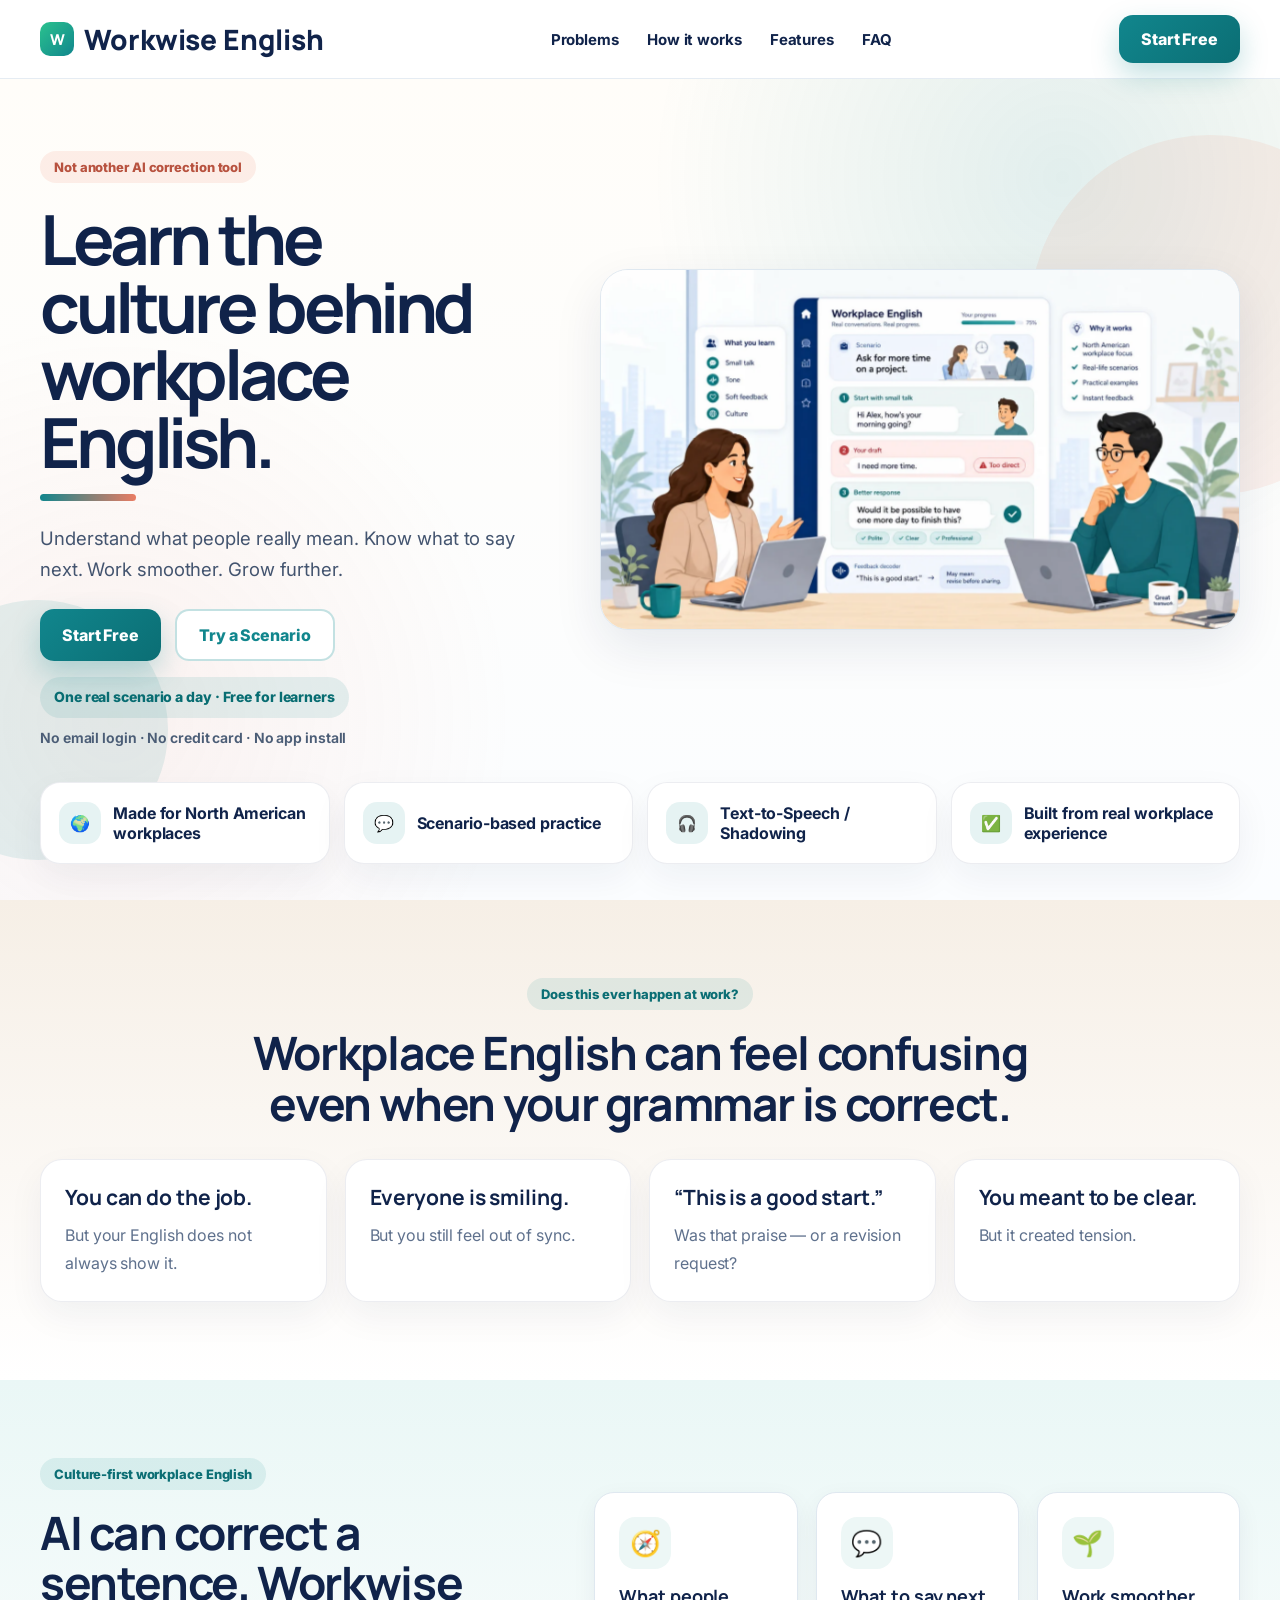
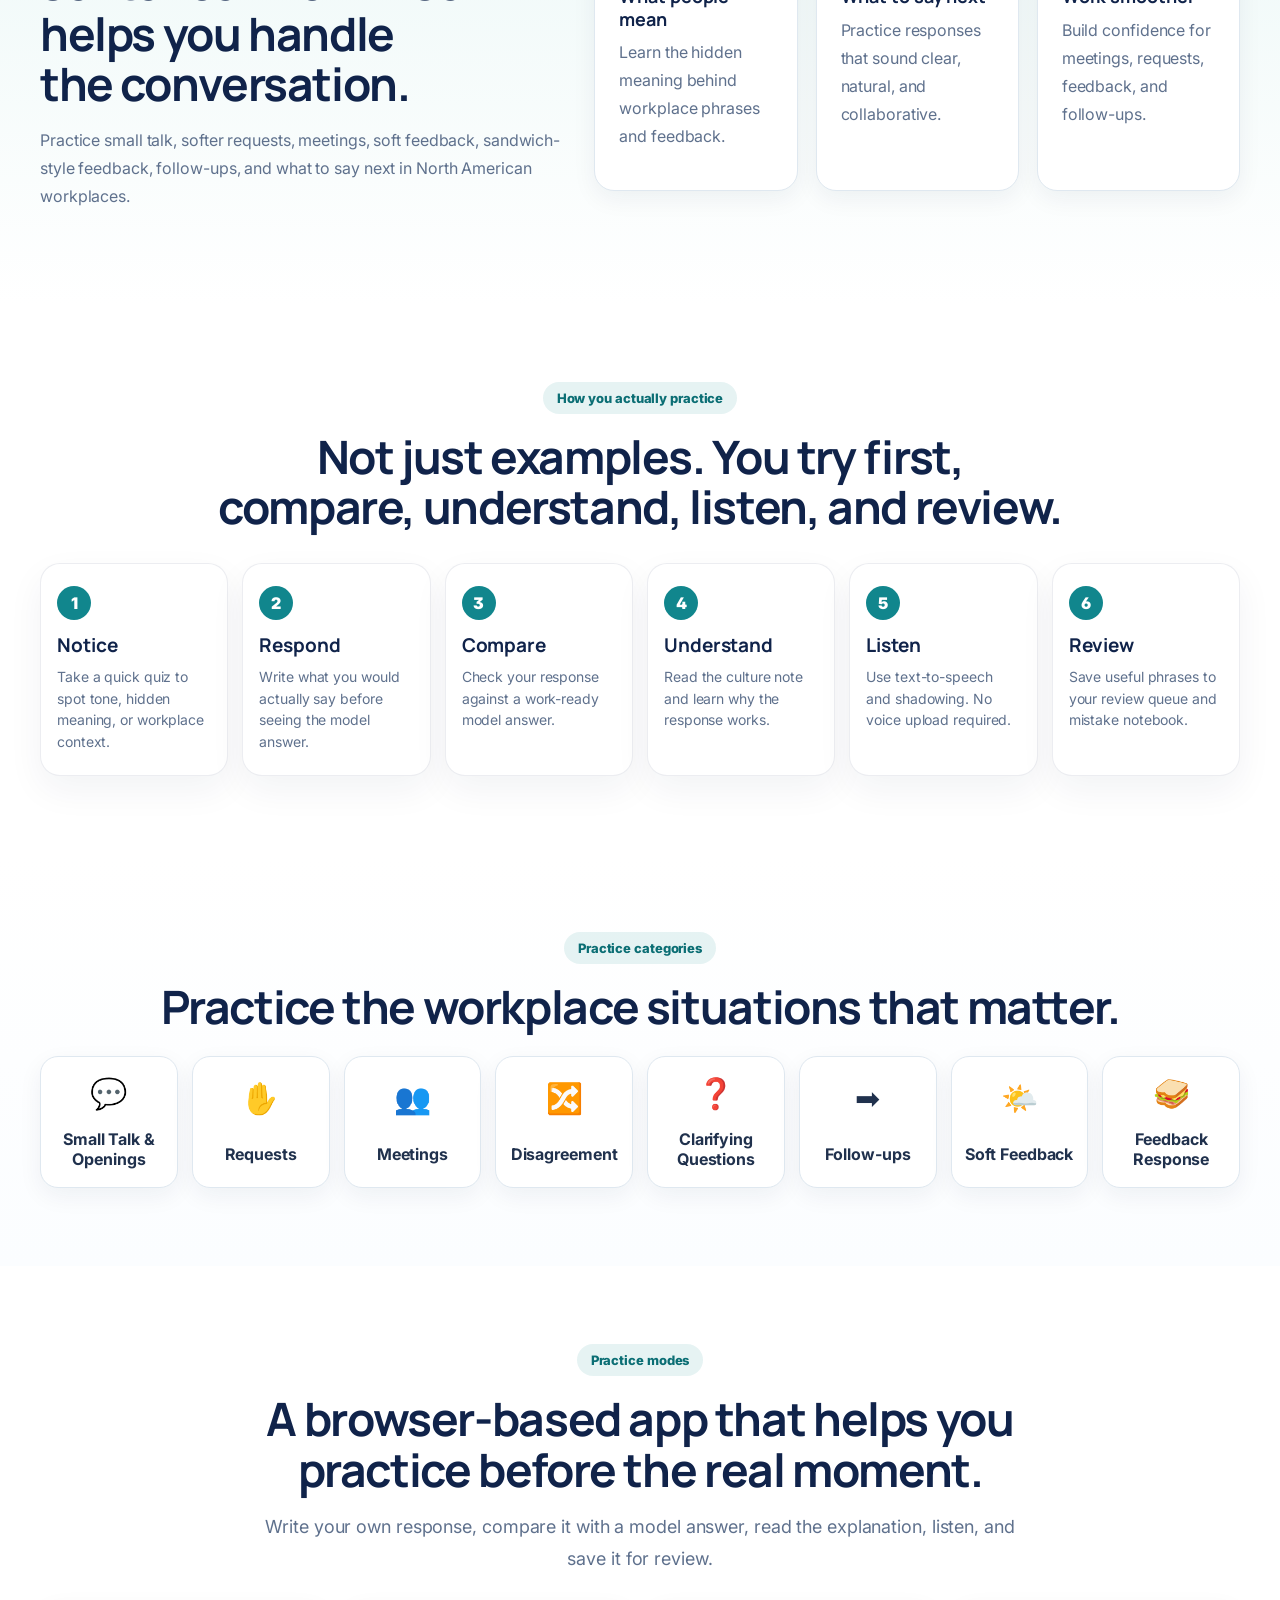
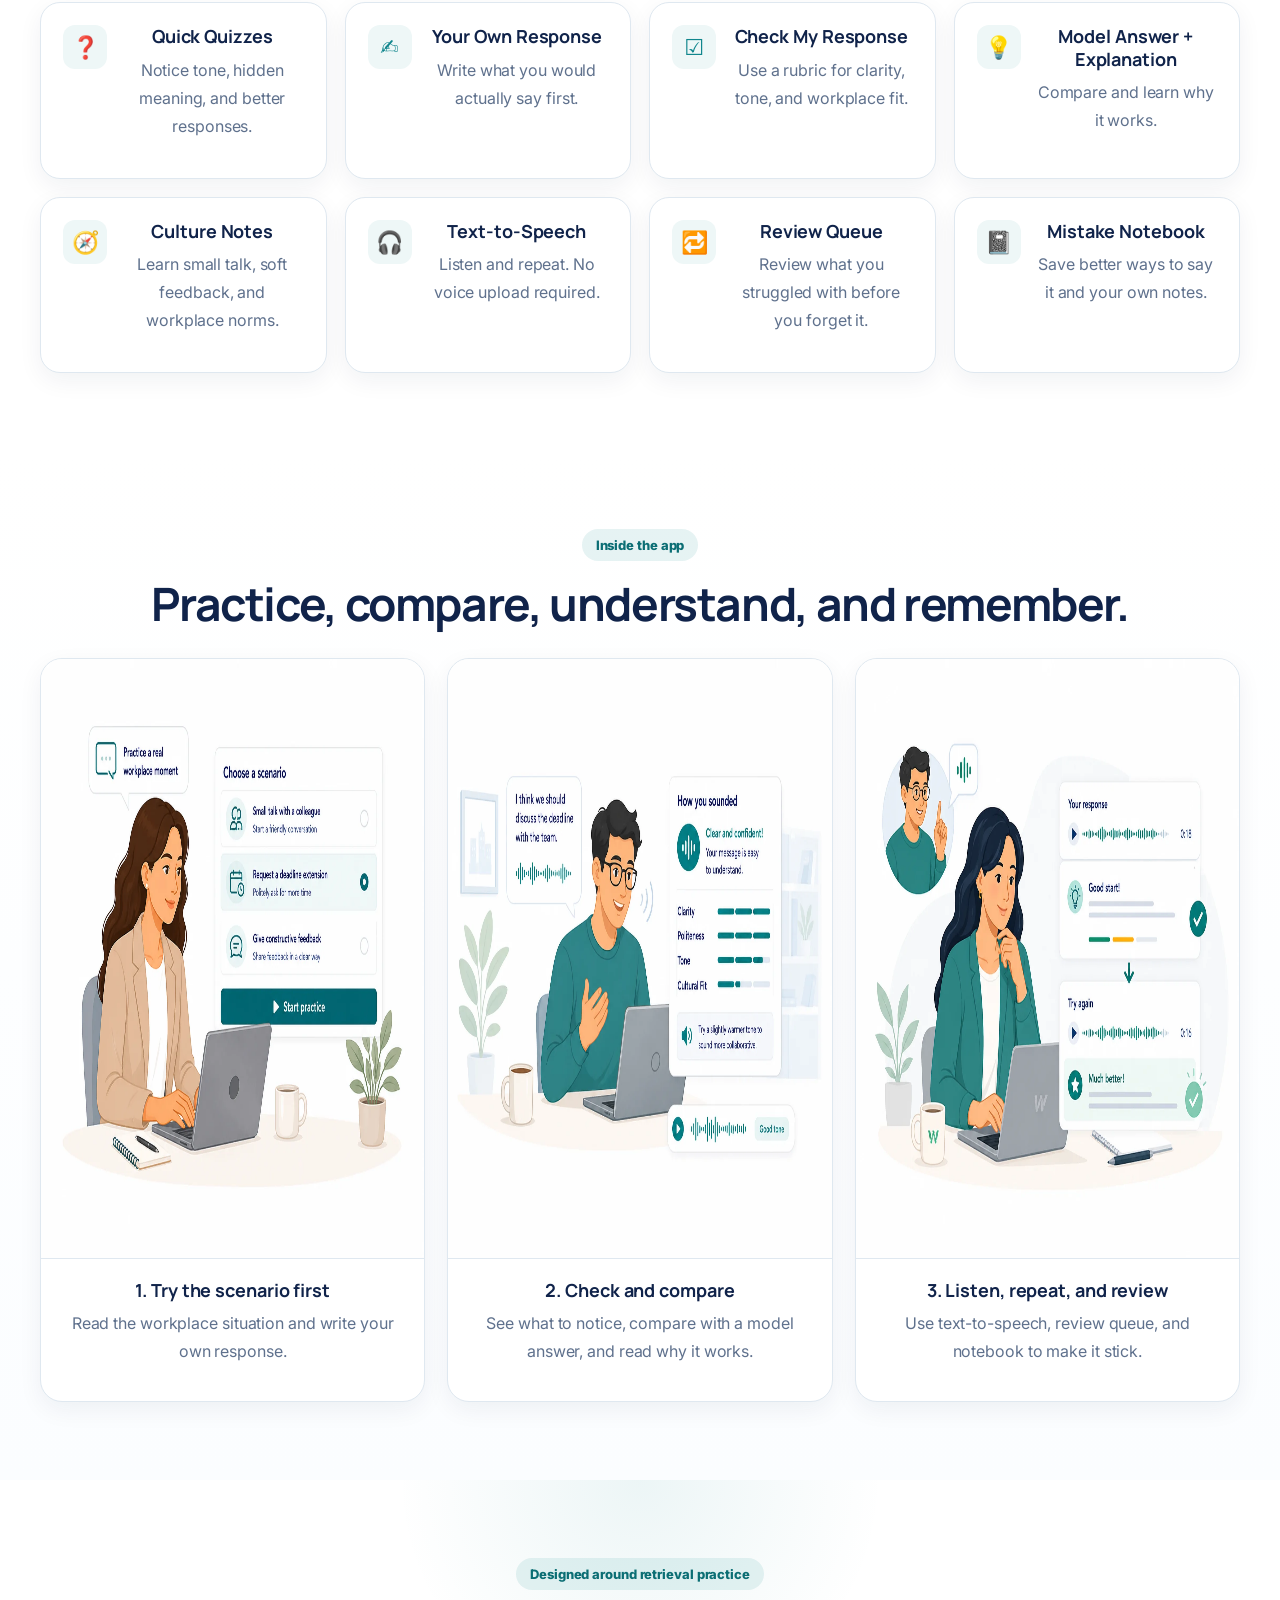
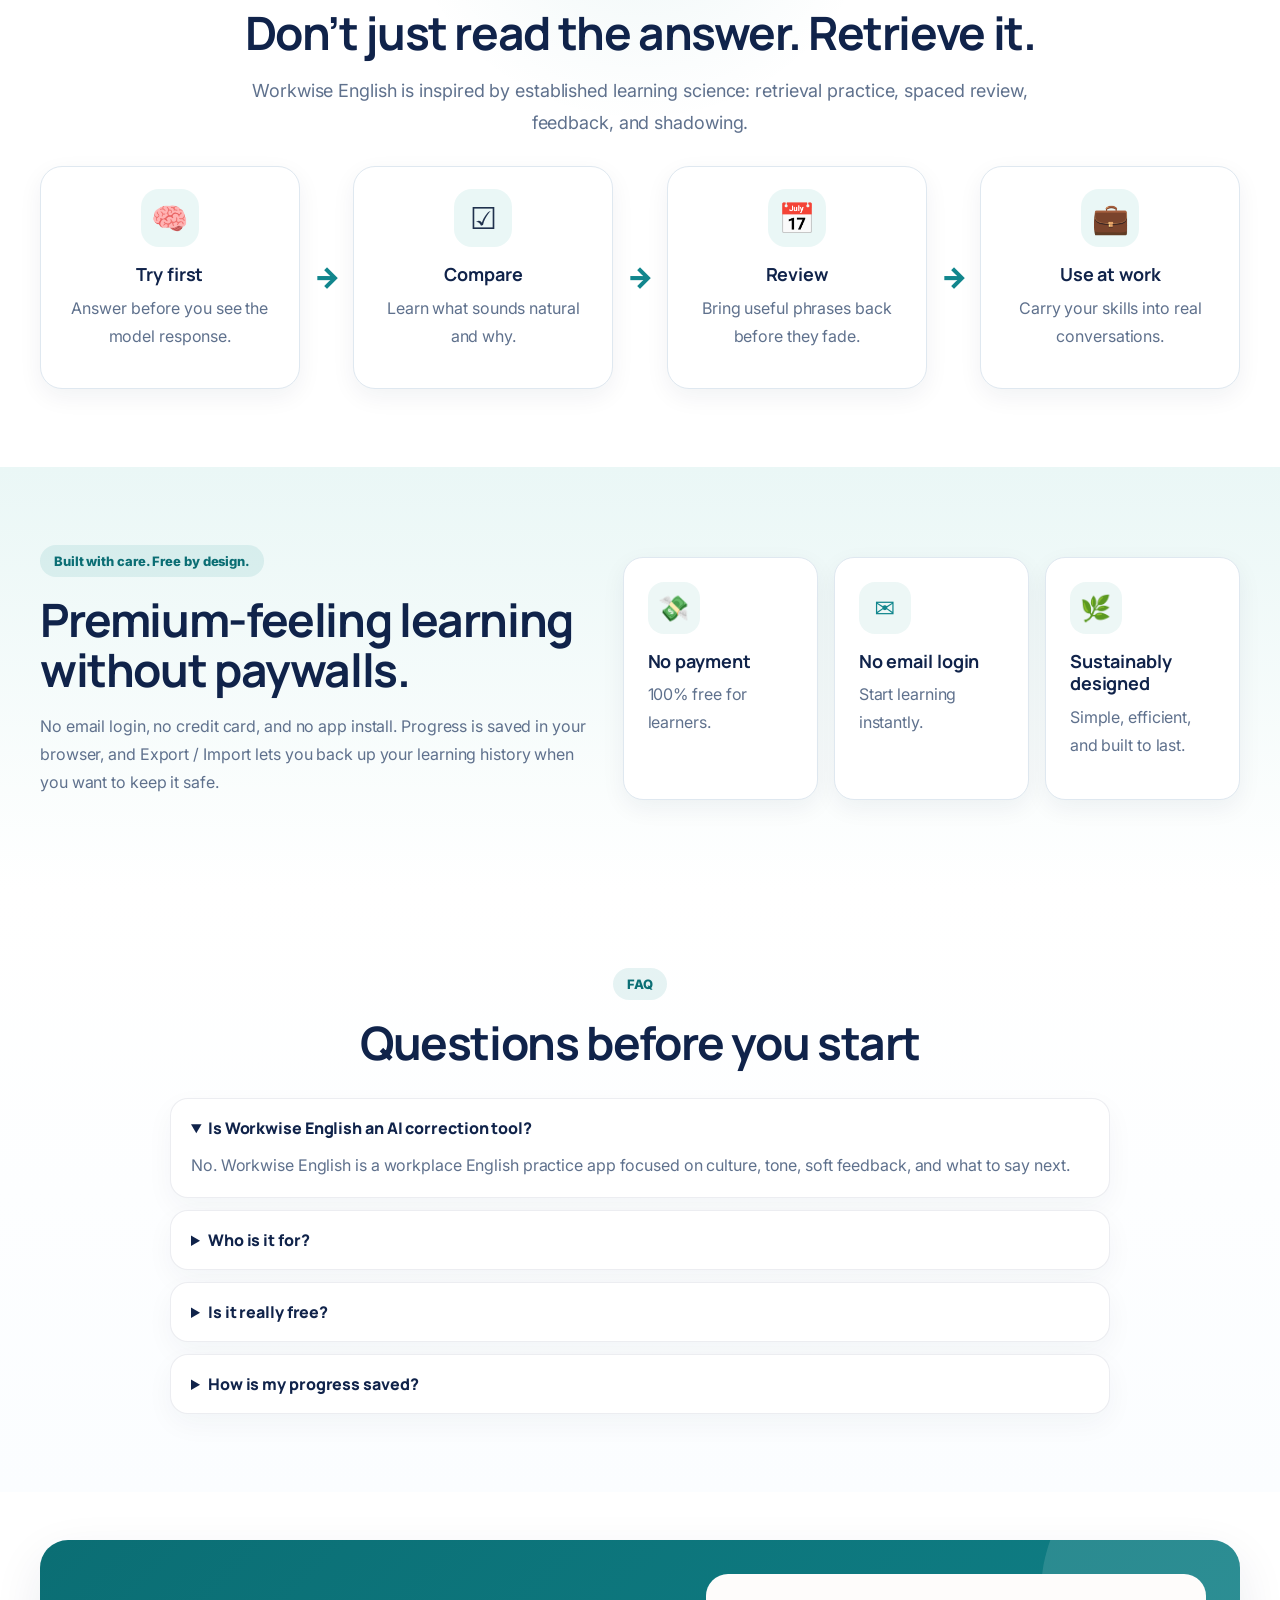
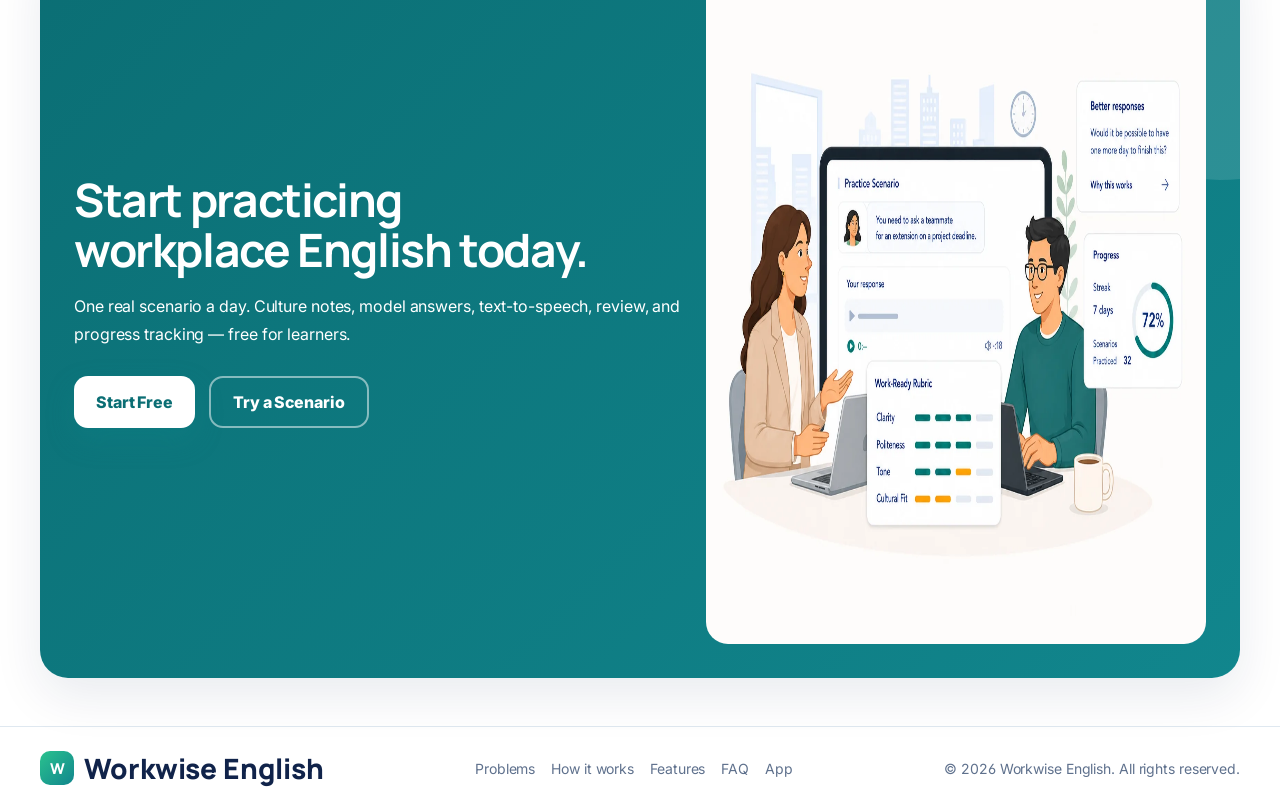
==== index.html @ 0048084c "Add files via upload" ====
<!doctype html>
<html lang="en">
<head>
  <meta charset="utf-8">
  <meta name="viewport" content="width=device-width, initial-scale=1">
  <title>Workwise English | Workplace English Practice with Culture Notes</title>
  <meta name="description" content="Practice workplace English for North American work culture. Learn what people really mean, what to say next, soft feedback, small talk, work-ready tone, and culture notes. Free for learners.">
  <link rel="canonical" href="https://workwise-english.vercel.app/">
  <meta name="robots" content="index,follow">
  <meta property="og:title" content="Workwise English">
  <meta property="og:description" content="Learn the culture behind workplace English. Understand what people really mean and know what to say next.">
  <meta property="og:image" content="https://workwise-english.vercel.app/assets/images/og/workwise-english-og-image.png">
  <meta property="og:type" content="website">
  <meta property="og:url" content="https://workwise-english.vercel.app/">
  <meta name="twitter:card" content="summary_large_image">
  <meta name="twitter:title" content="Workwise English">
  <meta name="twitter:description" content="Workplace English practice with culture notes, soft feedback, and what to say next. Free for learners.">
  <meta name="twitter:image" content="https://workwise-english.vercel.app/assets/images/og/workwise-english-og-image.png">
  <link rel="preconnect" href="https://fonts.googleapis.com">
  <link rel="preconnect" href="https://fonts.gstatic.com" crossorigin>
  <link href="https://fonts.googleapis.com/css2?family=Inter:wght@400;500;600;700;800;900&family=Manrope:wght@600;700;800&display=swap" rel="stylesheet">
  <link rel="stylesheet" href="/assets/css/style.css">
  <link rel="manifest" href="/site.webmanifest">
  <script type="application/ld+json">
  {
    "@context": "https://schema.org",
    "@type": "WebApplication",
    "name": "Workwise English",
    "applicationCategory": "EducationalApplication",
    "operatingSystem": "Web",
    "url": "https://workwise-english.vercel.app/",
    "description": "A free browser-based workplace English practice app for learning North American workplace culture, tone, soft feedback, and what to say next.",
    "offers": {
      "@type": "Offer",
      "price": "0",
      "priceCurrency": "USD"
    }
  }
  </script>
  <script type="application/ld+json">
  {
    "@context": "https://schema.org",
    "@type": "FAQPage",
    "mainEntity": [
      {
        "@type": "Question",
        "name": "Is Workwise English an AI correction tool?",
        "acceptedAnswer": {
          "@type": "Answer",
          "text": "No. Workwise English is a workplace English practice app focused on culture, tone, soft feedback, and what to say next. It is not another AI correction tool."
        }
      },
      {
        "@type": "Question",
        "name": "Who is Workwise English for?",
        "acceptedAnswer": {
          "@type": "Answer",
          "text": "Workwise English is for intermediate English learners, immigrants, and international professionals who want to communicate with more confidence in North American workplaces."
        }
      },
      {
        "@type": "Question",
        "name": "Is Workwise English free?",
        "acceptedAnswer": {
          "@type": "Answer",
          "text": "Yes. Workwise English is free for learners and does not require email login, credit card, or app installation."
        }
      },
      {
        "@type": "Question",
        "name": "How is progress saved?",
        "acceptedAnswer": {
          "@type": "Answer",
          "text": "Progress is saved in your browser. Use Export / Import if you want to back up or move your learning history."
        }
      }
    ]
  }
  </script>
</head>
<body data-page="lp">
<header class="site-header">
  <div class="container header-inner">
    <a class="brand" href="/" aria-label="Workwise English home"><span class="brand-mark">W</span><span>Workwise English</span></a>
    <nav class="nav" aria-label="Primary navigation">
      <a href="/#problems">Problems</a>
      <a href="/#how-you-practice">How it works</a>
      <a href="/#features">Features</a>
      <a href="/#faq">FAQ</a>
    </nav>
    <div class="header-actions">
      <a class="btn btn-primary" href="/app/">Start Free</a>
    </div>
  </div>
</header>

<main>
  <section class="hero hero-v4" aria-labelledby="hero-title">
    <div class="container hero-v4-grid">
      <div class="hero-copy">
        <div class="eyebrow hero-eyebrow">Not another AI correction tool</div>
        <h1 id="hero-title">Learn the culture behind workplace English.</h1>
        <p class="hero-lead">Understand what people really mean. Know what to say next. Work smoother. Grow further.</p>
        <div class="hero-actions">
          <a class="btn btn-primary" href="/app/">Start Free</a>
          <a class="btn btn-secondary" href="/practice/">Try a Scenario</a>
        </div>
        <p class="hero-level">One real scenario a day · Free for learners</p>
        <p class="hero-trust-line">No email login · No credit card · No app install</p>
      </div>
      <div class="hero-visual hero-visual-v4">
        <picture>
          <source media="(max-width: 767px)" srcset="/assets/images/lp/workwise-english-workplace-culture-practice-hero-mobile.webp">
          <img src="/assets/images/lp/workwise-english-workplace-culture-practice-hero-desktop.webp"
               alt="Workwise English app showing workplace English culture practice, soft feedback, and what to say next"
               width="1400" height="800" fetchpriority="high" decoding="async">
        </picture>
      </div>
    </div>
    <div class="container hero-benefits" aria-label="Workwise English trust and feature highlights">
      <div class="benefit-card"><span>🌍</span><strong>Made for North American workplaces</strong></div>
      <div class="benefit-card"><span>💬</span><strong>Scenario-based practice</strong></div>
      <div class="benefit-card"><span>🎧</span><strong>Text-to-Speech / Shadowing</strong></div>
      <div class="benefit-card"><span>✅</span><strong>Built from real workplace experience</strong></div>
    </div>
  </section>

  <section class="section section-sand" id="problems" aria-labelledby="problems-title">
    <div class="container">
      <div class="section-heading center">
        <div class="eyebrow">Does this ever happen at work?</div>
        <h2 id="problems-title">Workplace English can feel confusing even when your grammar is correct.</h2>
      </div>
      <div class="pain-grid">
        <article class="pain-card"><h3>You can do the job.</h3><p>But your English does not always show it.</p></article>
        <article class="pain-card"><h3>Everyone is smiling.</h3><p>But you still feel out of sync.</p></article>
        <article class="pain-card"><h3>“This is a good start.”</h3><p>Was that praise — or a revision request?</p></article>
        <article class="pain-card"><h3>You meant to be clear.</h3><p>But it created tension.</p></article>
      </div>
    </div>
  </section>

  <section class="section section-mint" aria-labelledby="difference-title">
    <div class="container feature-split">
      <div>
        <div class="eyebrow">Culture-first workplace English</div>
        <h2 id="difference-title">AI can correct a sentence. Workwise helps you handle the conversation.</h2>
        <p>Practice small talk, softer requests, meetings, soft feedback, sandwich-style feedback, follow-ups, and what to say next in North American workplaces.</p>
      </div>
      <div class="feature-grid">
        <div class="mini-card"><div class="mini-icon">🧭</div><h3>What people mean</h3><p>Learn the hidden meaning behind workplace phrases and feedback.</p></div>
        <div class="mini-card"><div class="mini-icon">💬</div><h3>What to say next</h3><p>Practice responses that sound clear, natural, and collaborative.</p></div>
        <div class="mini-card"><div class="mini-icon">🌱</div><h3>Work smoother</h3><p>Build confidence for meetings, requests, feedback, and follow-ups.</p></div>
      </div>
    </div>
  </section>

  <section class="section center" id="how-you-practice" aria-labelledby="practice-title">
    <div class="container">
      <div class="eyebrow">How you actually practice</div>
      <h2 id="practice-title">Not just examples. You try first, compare, understand, listen, and review.</h2>
      <div class="practice-steps">
        <article class="step-card"><span>1</span><h3>Notice</h3><p>Take a quick quiz to spot tone, hidden meaning, or workplace context.</p></article>
        <article class="step-card"><span>2</span><h3>Respond</h3><p>Write what you would actually say before seeing the model answer.</p></article>
        <article class="step-card"><span>3</span><h3>Compare</h3><p>Check your response against a work-ready model answer.</p></article>
        <article class="step-card"><span>4</span><h3>Understand</h3><p>Read the culture note and learn why the response works.</p></article>
        <article class="step-card"><span>5</span><h3>Listen</h3><p>Use text-to-speech and shadowing. No voice upload required.</p></article>
        <article class="step-card"><span>6</span><h3>Review</h3><p>Save useful phrases to your review queue and mistake notebook.</p></article>
      </div>
    </div>
  </section>

  <section class="section section-soft center" id="scenarios" aria-labelledby="scenarios-title">
    <div class="container">
      <div class="eyebrow">Practice categories</div>
      <h2 id="scenarios-title">Practice the workplace situations that matter.</h2>
      <div class="category-grid latest-categories">
        <div class="category"><div class="emoji">💬</div><strong>Small Talk & Openings</strong></div>
        <div class="category"><div class="emoji">✋</div><strong>Requests</strong></div>
        <div class="category"><div class="emoji">👥</div><strong>Meetings</strong></div>
        <div class="category"><div class="emoji">🔀</div><strong>Disagreement</strong></div>
        <div class="category"><div class="emoji">❓</div><strong>Clarifying Questions</strong></div>
        <div class="category"><div class="emoji">➡️</div><strong>Follow-ups</strong></div>
        <div class="category"><div class="emoji">🌤️</div><strong>Soft Feedback</strong></div>
        <div class="category"><div class="emoji">🥪</div><strong>Feedback Response</strong></div>
      </div>
    </div>
  </section>

  <section class="section center" id="features" aria-labelledby="features-title">
    <div class="container">
      <div class="eyebrow">Practice modes</div>
      <h2 id="features-title">A browser-based app that helps you practice before the real moment.</h2>
      <p class="sub">Write your own response, compare it with a model answer, read the explanation, listen, and save it for review.</p>
      <div class="feature-grid-8">
        <div class="feature-box"><div class="emoji">❓</div><div><h3>Quick Quizzes</h3><p>Notice tone, hidden meaning, and better responses.</p></div></div>
        <div class="feature-box"><div class="emoji">✍️</div><div><h3>Your Own Response</h3><p>Write what you would actually say first.</p></div></div>
        <div class="feature-box"><div class="emoji">☑️</div><div><h3>Check My Response</h3><p>Use a rubric for clarity, tone, and workplace fit.</p></div></div>
        <div class="feature-box"><div class="emoji">💡</div><div><h3>Model Answer + Explanation</h3><p>Compare and learn why it works.</p></div></div>
        <div class="feature-box"><div class="emoji">🧭</div><div><h3>Culture Notes</h3><p>Learn small talk, soft feedback, and workplace norms.</p></div></div>
        <div class="feature-box"><div class="emoji">🎧</div><div><h3>Text-to-Speech</h3><p>Listen and repeat. No voice upload required.</p></div></div>
        <div class="feature-box"><div class="emoji">🔁</div><div><h3>Review Queue</h3><p>Review what you struggled with before you forget it.</p></div></div>
        <div class="feature-box"><div class="emoji">📓</div><div><h3>Mistake Notebook</h3><p>Save better ways to say it and your own notes.</p></div></div>
      </div>
    </div>
  </section>

  <section class="section section-soft center" id="how-it-works" aria-labelledby="how-title">
    <div class="container">
      <div class="eyebrow">Inside the app</div>
      <h2 id="how-title">Practice, compare, understand, and remember.</h2>
      <div class="how-grid">
        <article class="card how-card">
          <button class="image-zoom" data-lightbox="/assets/images/lp/workwise-english-how-it-works-notice.webp" aria-label="Open Notice step illustration">
            <img src="/assets/images/lp/workwise-english-how-it-works-notice.webp" alt="Workwise English quick quiz for noticing workplace English tone and context" width="900" height="600" loading="lazy">
          </button>
          <div class="content"><h3>1. Try the scenario first</h3><p>Read the workplace situation and write your own response.</p></div>
        </article>
        <article class="card how-card">
          <button class="image-zoom" data-lightbox="/assets/images/lp/workwise-english-how-it-works-compare.webp" aria-label="Open Compare step illustration">
            <img src="/assets/images/lp/workwise-english-how-it-works-compare.webp" alt="Workwise English screen for comparing a response with a model answer and culture note" width="900" height="600" loading="lazy">
          </button>
          <div class="content"><h3>2. Check and compare</h3><p>See what to notice, compare with a model answer, and read why it works.</p></div>
        </article>
        <article class="card how-card">
          <button class="image-zoom" data-lightbox="/assets/images/lp/workwise-english-how-it-works-review.webp" aria-label="Open Review step illustration">
            <img src="/assets/images/lp/workwise-english-how-it-works-review.webp" alt="Workwise English review queue for remembering workplace English phrases" width="900" height="600" loading="lazy">
          </button>
          <div class="content"><h3>3. Listen, repeat, and review</h3><p>Use text-to-speech, review queue, and notebook to make it stick.</p></div>
        </article>
      </div>
    </div>
  </section>

  <section class="section center learning-loop-section" aria-labelledby="learning-science-title">
    <div class="container">
      <div class="eyebrow">Designed around retrieval practice</div>
      <h2 id="learning-science-title">Don’t just read the answer. Retrieve it.</h2>
      <p class="sub">Workwise English is inspired by established learning science: retrieval practice, spaced review, feedback, and shadowing.</p>
      <div class="learning-loop compact-loop">
        <div class="loop-card"><div class="loop-icon">🧠</div><h3>Try first</h3><p>Answer before you see the model response.</p></div>
        <div class="loop-arrow">→</div>
        <div class="loop-card"><div class="loop-icon">☑️</div><h3>Compare</h3><p>Learn what sounds natural and why.</p></div>
        <div class="loop-arrow">→</div>
        <div class="loop-card"><div class="loop-icon">📅</div><h3>Review</h3><p>Bring useful phrases back before they fade.</p></div>
        <div class="loop-arrow">→</div>
        <div class="loop-card"><div class="loop-icon">💼</div><h3>Use at work</h3><p>Carry your skills into real conversations.</p></div>
      </div>
    </div>
  </section>

  <section class="section section-mint" aria-labelledby="free-title">
    <div class="container free-grid">
      <div>
        <div class="eyebrow">Built with care. Free by design.</div>
        <h2 id="free-title">Premium-feeling learning without paywalls.</h2>
        <p>No email login, no credit card, and no app install. Progress is saved in your browser, and Export / Import lets you back up your learning history when you want to keep it safe.</p>
      </div>
      <div class="free-cards">
        <div class="mini-card"><div class="mini-icon">💸</div><h3>No payment</h3><p>100% free for learners.</p></div>
        <div class="mini-card"><div class="mini-icon">✉️</div><h3>No email login</h3><p>Start learning instantly.</p></div>
        <div class="mini-card"><div class="mini-icon">🌿</div><h3>Sustainably designed</h3><p>Simple, efficient, and built to last.</p></div>
      </div>
    </div>
  </section>

  <section class="section section-soft" id="faq" aria-labelledby="faq-title">
    <div class="container faq-container">
      <div class="section-heading center">
        <div class="eyebrow">FAQ</div>
        <h2 id="faq-title">Questions before you start</h2>
      </div>
      <div class="faq-list">
        <details open>
          <summary>Is Workwise English an AI correction tool?</summary>
          <p>No. Workwise English is a workplace English practice app focused on culture, tone, soft feedback, and what to say next.</p>
        </details>
        <details>
          <summary>Who is it for?</summary>
          <p>It is for intermediate English learners, immigrants, and international professionals who want to feel more confident in North American workplaces.</p>
        </details>
        <details>
          <summary>Is it really free?</summary>
          <p>Yes. It is free for learners and does not require email login, credit card, or app installation.</p>
        </details>
        <details>
          <summary>How is my progress saved?</summary>
          <p>Your progress is saved in this browser. Use Export / Import if you want to back up your learning data or move it to another device.</p>
        </details>
      </div>
    </div>
  </section>

  <section class="section-tight">
    <div class="container final-cta">
      <div class="inner">
        <div>
          <h2>Start practicing workplace English today.</h2>
          <p>One real scenario a day. Culture notes, model answers, text-to-speech, review, and progress tracking — free for learners.</p>
          <div class="cta-row">
            <a class="btn btn-primary" href="/app/" style="background:#fff;color:var(--teal-dark)">Start Free</a>
            <a class="btn btn-secondary" href="/practice/" style="background:transparent;color:#fff;border-color:rgba(255,255,255,.5)">Try a Scenario</a>
          </div>
        </div>
        <img src="/assets/images/lp/workwise-english-final-cta-workplace-practice.webp" alt="Professionals using Workwise English to practice workplace English and review useful phrases" width="900" height="670" loading="lazy">
      </div>
    </div>
  </section>
</main>

<div class="lightbox" id="lightbox" aria-hidden="true">
  <button class="lightbox-close" type="button" aria-label="Close image">×</button>
  <img src="" alt="">
</div>

<footer class="footer">
  <div class="container footer-inner">
    <a class="brand" href="/"><span class="brand-mark">W</span><span>Workwise English</span></a>
    <div class="footer-links">
      <a href="/#problems">Problems</a>
      <a href="/#how-you-practice">How it works</a>
      <a href="/#features">Features</a>
      <a href="/#faq">FAQ</a>
      <a href="/app/">App</a>
    </div>
    <div>© <span data-year></span> Workwise English. All rights reserved.</div>
  </div>
</footer>
<script src="/assets/js/app.js"></script>
</body>
</html>
---- assets/css/style.css ----
:root {
  --navy:#10234a;
  --teal:#11868d;
  --teal-dark:#0b6e74;
  --mint:#eaf7f6;
  --sand:#f6efe6;
  --coral:#ea7c63;
  --blue:#2965c6;
  --text:#20314d;
  --muted:#5f718d;
  --line:#dfe8f0;
  --bg:#fbfdff;
  --white:#ffffff;
  --shadow:0 18px 50px rgba(16,35,74,.09);
  --shadow-sm:0 8px 24px rgba(16,35,74,.06);
  --radius:22px;
  --max:1200px;
}
* { box-sizing:border-box; }
html { scroll-behavior:smooth; }
body { margin:0; font-family:Inter,system-ui,-apple-system,BlinkMacSystemFont,"Segoe UI",sans-serif; color:var(--text); background:var(--white); }
a { color:inherit; text-decoration:none; }
img { display:block; max-width:100%; }
.container { width:min(calc(100% - 32px), var(--max)); margin:0 auto; }
.site-header { position:sticky; top:0; z-index:50; background:rgba(255,255,255,.92); backdrop-filter:blur(14px); border-bottom:1px solid rgba(223,232,240,.8); }
.header-inner { min-height:78px; display:flex; align-items:center; justify-content:space-between; gap:24px; }
.brand { display:flex; align-items:center; gap:10px; color:var(--navy); font-weight:800; font-size:28px; }
.brand-mark { width:34px; height:34px; border-radius:10px; background:linear-gradient(135deg, #2ac28e, var(--teal)); display:grid; place-items:center; color:#fff; font-size:15px; font-weight:900; }
.brand small { display:block; font-size:12px; font-weight:700; color:var(--muted); }
.nav { display:flex; gap:28px; align-items:center; color:var(--navy); font-weight:700; }
.nav a { font-size:15px; }
.header-actions { display:flex; gap:12px; align-items:center; }
.btn { display:inline-flex; align-items:center; justify-content:center; gap:10px; border:none; border-radius:14px; padding:14px 22px; font:inherit; font-weight:800; cursor:pointer; transition:.2s ease; }
.btn:hover { transform:translateY(-1px); }
.btn-primary { color:#fff; background:linear-gradient(135deg, var(--teal), var(--teal-dark)); box-shadow:0 12px 28px rgba(17,134,141,.25); }
.btn-secondary { color:var(--teal); background:#fff; border:2px solid rgba(17,134,141,.25); }
.btn-soft { color:var(--navy); background:#fff; border:1px solid var(--line); }
.section { padding:78px 0; }
.section-tight { padding:48px 0; }
.section-soft { background:linear-gradient(180deg, #fff, var(--bg)); }
.section-mint { background:linear-gradient(180deg, var(--mint), #fff); }
.section-sand { background:linear-gradient(180deg, var(--sand), #fff); }
.eyebrow { display:inline-flex; align-items:center; gap:8px; padding:8px 14px; border-radius:999px; background:rgba(17,134,141,.10); color:var(--teal-dark); font-size:13px; font-weight:800; margin-bottom:18px; }
h1,h2,h3,h4,p { margin-top:0; }
h1 { font-size:clamp(44px, 6vw, 74px); line-height:.98; letter-spacing:-.05em; color:var(--navy); margin-bottom:22px; }
h2 { font-size:clamp(30px, 4.3vw, 46px); line-height:1.1; letter-spacing:-.03em; color:var(--navy); margin-bottom:16px; }
h3 { font-size:23px; line-height:1.25; margin-bottom:10px; color:var(--navy); }
h4 { font-size:18px; line-height:1.3; margin-bottom:8px; color:var(--navy); }
p { color:var(--muted); line-height:1.75; }
.lead { font-size:19px; color:#3d506d; }
.center { text-align:center; }
.hero { padding:54px 0 32px; }
.hero-grid { display:grid; grid-template-columns:1fr 1.05fr; gap:40px; align-items:center; }
.hero-copy .level-chip { display:inline-flex; align-items:center; gap:8px; background:#edf7f6; color:var(--teal-dark); font-weight:800; border-radius:999px; padding:11px 15px; font-size:14px; margin-bottom:22px; }
.cta-row { display:flex; flex-wrap:wrap; gap:14px; margin:28px 0 16px; }
.reassurance { display:flex; flex-wrap:wrap; gap:18px; color:var(--muted); font-size:14px; font-weight:700; }
.reassurance span::before { content:"✓"; margin-right:8px; color:var(--teal); font-weight:900; }
.hero-visual { background:#fff; border:1px solid var(--line); box-shadow:var(--shadow); border-radius:28px; overflow:hidden; }
.hero-visual img { width:100%; height:auto; }
.benefit-strip { display:grid; grid-template-columns:repeat(6,1fr); gap:14px; margin-top:24px; }
.strip-card { background:#fff; border:1px solid var(--line); border-radius:18px; padding:18px 12px; text-align:center; box-shadow:var(--shadow-sm); }
.strip-card .icon { width:44px; height:44px; margin:0 auto 10px; border-radius:14px; background:#eef7f7; display:grid; place-items:center; color:var(--teal); font-size:20px; }
.grid-2 { display:grid; grid-template-columns:.9fr 1.1fr; gap:26px; align-items:start; }
.problem-grid { display:grid; grid-template-columns:repeat(3,1fr); gap:18px; }
.card { background:#fff; border:1px solid var(--line); border-radius:var(--radius); box-shadow:var(--shadow-sm); }
.card.pad { padding:24px; }
.problem-card { overflow:hidden; }
.problem-card img { width:100%; border-bottom:1px solid var(--line); background:#fff; }
.problem-card .content { padding:20px; }
.problem-card .num { width:36px; height:36px; border-radius:50%; background:var(--teal); color:#fff; display:grid; place-items:center; font-weight:900; margin-bottom:12px; }
.text-block { padding-top:18px; }
.feature-split { display:grid; grid-template-columns:.9fr 1.1fr; gap:26px; align-items:center; }
.feature-grid { display:grid; grid-template-columns:repeat(3,1fr); gap:18px; }
.mini-card { background:#fff; border:1px solid var(--line); border-radius:20px; padding:24px; box-shadow:var(--shadow-sm); }
.mini-icon { width:52px; height:52px; border-radius:16px; background:#edf7f6; color:var(--teal); display:grid; place-items:center; font-size:25px; margin-bottom:16px; }
.path-grid { display:grid; grid-template-columns:repeat(3,1fr); gap:22px; margin-top:28px; }
.path-card { background:#fff; border:1px solid var(--line); border-radius:20px; padding:24px; position:relative; }
.path-card .step { width:38px; height:38px; border-radius:50%; background:var(--teal); color:#fff; display:grid; place-items:center; font-weight:900; margin-bottom:12px; }
.arrow { text-align:center; color:#8aa0b8; font-size:26px; }
.category-grid { display:grid; grid-template-columns:repeat(8,1fr); gap:14px; margin-top:24px; }
.category { background:#fff; border:1px solid var(--line); border-radius:18px; padding:18px 10px; text-align:center; box-shadow:var(--shadow-sm); }
.category .emoji { font-size:30px; margin-bottom:10px; }
.feature-grid-8 { display:grid; grid-template-columns:repeat(4,1fr); gap:18px; margin-top:28px; }
.feature-box { background:#fff; border:1px solid var(--line); border-radius:20px; padding:22px; display:flex; gap:14px; box-shadow:var(--shadow-sm); }
.feature-box .emoji { flex:0 0 44px; width:44px; height:44px; border-radius:12px; background:#eef7f7; display:grid; place-items:center; font-size:22px; color:var(--teal); }
.how-grid { display:grid; grid-template-columns:repeat(3,1fr); gap:22px; margin-top:28px; }
.how-card { overflow:hidden; }
.how-card img { width:100%; border-bottom:1px solid var(--line); }
.how-card .content { padding:20px; }
.memory-grid { display:grid; grid-template-columns:repeat(6,1fr); gap:14px; margin-top:26px; }
.memory-card { background:#fff; border:1px solid var(--line); border-radius:18px; padding:20px 14px; text-align:center; box-shadow:var(--shadow-sm); }
.memory-card .emoji { width:46px; height:46px; margin:0 auto 12px; border-radius:14px; background:#eef7f7; display:grid; place-items:center; font-size:22px; color:var(--teal); }
.testimonial-grid { display:grid; grid-template-columns:repeat(3,1fr); gap:18px; }
.testimonial { background:#fff; border:1px solid var(--line); border-radius:20px; padding:24px; box-shadow:var(--shadow-sm); }
.stars { color:#f2ac34; letter-spacing:2px; font-size:18px; margin-top:12px; }
.free-grid { display:grid; grid-template-columns:.95fr 1.05fr; gap:24px; align-items:center; }
.free-cards { display:grid; grid-template-columns:repeat(3,1fr); gap:16px; }
.final-cta { background:linear-gradient(135deg, var(--teal-dark), var(--teal)); border-radius:28px; overflow:hidden; color:#fff; box-shadow:var(--shadow); }
.final-cta .inner { display:grid; grid-template-columns:1.1fr .9fr; gap:20px; align-items:center; padding:34px; }
.final-cta h2, .final-cta p { color:#fff; }
.footer { border-top:1px solid var(--line); padding:22px 0; color:var(--muted); font-size:14px; }
.footer-inner { display:flex; justify-content:space-between; align-items:center; gap:16px; flex-wrap:wrap; }
.footer-links { display:flex; gap:16px; flex-wrap:wrap; }
/* App */
.page-shell { min-height:100vh; background:linear-gradient(180deg, #f7fbfd, #ffffff); }
.app-layout { display:grid; grid-template-columns:250px 1fr; min-height:calc(100vh - 79px); }
.sidebar { background:#fff; border-right:1px solid var(--line); padding:24px; position:sticky; top:79px; height:calc(100vh - 79px); }
.side-nav { display:grid; gap:6px; }
.side-link { display:flex; gap:10px; align-items:center; border-radius:14px; padding:12px 14px; color:var(--muted); font-weight:800; }
.side-link.active { background:#eaf7f6; color:var(--teal-dark); }
.sidebar .info-box { margin-top:22px; background:linear-gradient(180deg,#f4fbfa,#eef7f6); border:1px solid var(--line); border-radius:18px; padding:18px; }
.app-main { padding:28px; }
.app-header { display:flex; justify-content:space-between; align-items:flex-start; gap:16px; flex-wrap:wrap; margin-bottom:20px; }
.page-title { font-size:42px; line-height:1.1; margin-bottom:8px; }
.metrics { display:grid; grid-template-columns:repeat(3,1fr); gap:16px; margin-bottom:20px; }
.metric { padding:22px; }
.metric .label { color:var(--muted); font-weight:700; font-size:14px; }
.metric .value { font-size:38px; font-weight:900; color:var(--navy); margin-top:6px; }
.two-col { display:grid; grid-template-columns:1.05fr .95fr; gap:20px; }
.screen-card { overflow:hidden; }
.screen-card img { width:100%; height:auto; border-bottom:1px solid var(--line); background:#fff; }
.list { display:grid; gap:12px; }
.list-item { display:flex; justify-content:space-between; align-items:center; gap:16px; border:1px solid var(--line); border-radius:16px; padding:16px; background:#fff; }
.tag-row { display:flex; flex-wrap:wrap; gap:10px; }
.tag { display:inline-flex; padding:8px 12px; border-radius:999px; background:#edf7f6; color:var(--teal-dark); font-weight:800; font-size:13px; }
.better { background:#edf7f6; border-radius:16px; padding:16px; font-weight:700; color:var(--navy); }
.example { background:#f7f9fc; border-radius:16px; padding:16px; color:var(--text); }
.chart { height:260px; border-radius:18px; border:1px solid var(--line); background:linear-gradient(180deg,#fff,#f1faf8); padding:20px; }
label { font-weight:700; color:var(--navy); font-size:14px; display:block; margin-bottom:8px; }
input, textarea, select { width:100%; border:1px solid var(--line); border-radius:14px; padding:14px; font:inherit; color:var(--text); background:#fff; }
textarea { min-height:120px; }
.form-stack { display:grid; gap:16px; }
.mobile-nav { display:none; position:fixed; left:0; right:0; bottom:0; z-index:60; background:rgba(255,255,255,.96); border-top:1px solid var(--line); backdrop-filter:blur(12px); padding:10px 16px env(safe-area-inset-bottom); }
.mobile-nav .inner { display:grid; grid-template-columns:repeat(4,1fr); gap:8px; }
.mobile-nav a { text-align:center; font-size:12px; font-weight:800; color:var(--muted); }
.mobile-nav a.active { color:var(--teal-dark); }
@media (max-width: 1100px) {
  .hero-grid, .grid-2, .feature-split, .free-grid, .two-col { grid-template-columns:1fr; }
  .benefit-strip { grid-template-columns:repeat(3,1fr); }
  .problem-grid, .path-grid, .how-grid, .testimonial-grid, .free-cards, .metrics { grid-template-columns:1fr; }
  .category-grid { grid-template-columns:repeat(4,1fr); }
  .memory-grid { grid-template-columns:repeat(3,1fr); }
  .feature-grid, .feature-grid-8 { grid-template-columns:repeat(2,1fr); }
  .app-layout { grid-template-columns:1fr; }
  .sidebar { display:none; }
  .mobile-nav { display:block; }
  .app-main { padding-bottom:90px; }
}
@media (max-width: 720px) {
  .nav { display:none; }
  .header-inner { min-height:70px; }
  .hero { padding-top:34px; }
  .benefit-strip, .category-grid, .feature-grid, .feature-grid-8, .memory-grid { grid-template-columns:1fr 1fr; }
  .final-cta .inner { grid-template-columns:1fr; }
}
@media (max-width: 520px) {
  h1 { font-size:42px; }
  .cta-row { flex-direction:column; }
  .btn { width:100%; }
  .benefit-strip, .category-grid, .feature-grid, .feature-grid-8, .memory-grid { grid-template-columns:1fr; }
  .reassurance { gap:10px; }
  .page-title { font-size:32px; }
}



/* ===== Production polish: typography, mobile first-view, and motion ===== */
body {
  font-feature-settings: "kern", "liga", "ss01";
  text-rendering: optimizeLegibility;
}

.hero {
  position: relative;
  overflow: hidden;
  background:
    radial-gradient(circle at 82% 10%, rgba(17,134,141,.14), transparent 28%),
    radial-gradient(circle at 18% 18%, rgba(234,124,99,.10), transparent 22%),
    linear-gradient(180deg, #ffffff 0%, #fbfdff 100%);
}

.hero::before,
.hero::after {
  content:"";
  position:absolute;
  border-radius:999px;
  pointer-events:none;
  z-index:0;
}
.hero::before {
  width: 360px;
  height: 360px;
  right: -110px;
  top: 56px;
  background: rgba(234,124,99,.10);
  animation: floatBlob 9s ease-in-out infinite;
}
.hero::after {
  width: 260px;
  height: 260px;
  left: -92px;
  bottom: 40px;
  background: rgba(17,134,141,.10);
  animation: floatBlob 11s ease-in-out infinite reverse;
}
.hero > .container {
  position: relative;
  z-index: 1;
}

h1 {
  max-width: 720px;
  text-wrap: balance;
}
h1::after {
  content:"";
  display:block;
  width: 104px;
  height: 8px;
  margin-top: 18px;
  border-radius: 999px;
  background: linear-gradient(90deg, var(--teal), var(--coral));
}

h2 {
  text-wrap: balance;
}

.lead {
  font-size: clamp(18px, 1.7vw, 21px);
  max-width: 620px;
}

.hero-copy {
  animation: fadeLift .8s cubic-bezier(.2,.8,.2,1) both;
}
.hero-visual {
  animation: floatHero 6.5s ease-in-out infinite;
  transform-origin:center;
}
.hero-visual img {
  transform: scale(1.01);
}

.benefit-strip {
  animation: fadeLift .9s cubic-bezier(.2,.8,.2,1) .18s both;
}

.card,
.mini-card,
.strip-card,
.category,
.feature-box,
.memory-card,
.testimonial,
.path-card,
.how-card {
  transition: transform .28s ease, box-shadow .28s ease, border-color .28s ease;
}
.card:hover,
.mini-card:hover,
.strip-card:hover,
.category:hover,
.feature-box:hover,
.memory-card:hover,
.testimonial:hover,
.path-card:hover,
.how-card:hover {
  transform: translateY(-5px);
  box-shadow: 0 20px 48px rgba(16,35,74,.10);
  border-color: rgba(17,134,141,.18);
}

.strip-card .icon,
.category .emoji,
.memory-card .emoji,
.feature-box .emoji,
.mini-icon {
  animation: softPulse 4.8s ease-in-out infinite;
}
.strip-card:nth-child(2n) .icon,
.category:nth-child(2n) .emoji,
.memory-card:nth-child(2n) .emoji,
.feature-box:nth-child(2n) .emoji,
.mini-card:nth-child(2n) .mini-icon {
  animation-delay: 1.2s;
}

.final-cta {
  position: relative;
  overflow: hidden;
}
.final-cta::before {
  content:"";
  position:absolute;
  width: 360px;
  height: 360px;
  right: -160px;
  top: -120px;
  border-radius:50%;
  background: rgba(255,255,255,.12);
  animation: floatBlob 10s ease-in-out infinite;
}
.final-cta .inner {
  position: relative;
  z-index: 1;
}
.final-cta img {
  animation: floatHero 6.8s ease-in-out infinite;
}

.reveal-on-scroll {
  opacity: 1;
  transform: none;
}
body.animate-ready .reveal-on-scroll {
  opacity: 0;
  transform: translateY(24px);
  transition: opacity .7s ease, transform .7s cubic-bezier(.2,.8,.2,1);
}
body.animate-ready .reveal-on-scroll.is-visible {
  opacity: 1;
  transform: translateY(0);
}

@keyframes fadeLift {
  from { opacity:0; transform: translateY(22px); }
  to { opacity:1; transform: translateY(0); }
}
@keyframes floatHero {
  0%,100% { transform: translateY(0) rotate(0deg); }
  50% { transform: translateY(-12px) rotate(.25deg); }
}
@keyframes floatBlob {
  0%,100% { transform: translate3d(0,0,0) scale(1); }
  50% { transform: translate3d(18px,-18px,0) scale(1.04); }
}
@keyframes softPulse {
  0%,100% { transform: translateY(0) scale(1); }
  50% { transform: translateY(-3px) scale(1.04); }
}

@media (prefers-reduced-motion: reduce) {
  *,
  *::before,
  *::after {
    animation: none !important;
    transition: none !important;
    scroll-behavior: auto !important;
  }
}

@media (max-width: 720px) {
  .site-header {
    position: sticky;
  }
  .header-inner {
    min-height: 58px;
  }
  .brand {
    font-size: 19px;
  }
  .brand-mark {
    width: 28px;
    height: 28px;
    border-radius: 9px;
    font-size: 13px;
  }
  .header-actions .btn {
    padding: 10px 13px;
    border-radius: 12px;
    font-size: 13px;
    width: auto;
  }
  .hero {
    padding: 22px 0 20px;
  }
  .hero-grid {
    gap: 18px;
  }
  .hero-copy {
    text-align: left;
  }
  h1 {
    font-size: clamp(34px, 10vw, 42px);
    line-height: .98;
    margin-bottom: 14px;
    letter-spacing: -0.055em;
  }
  h1::after {
    width: 76px;
    height: 6px;
    margin-top: 12px;
  }
  .lead {
    font-size: 15.5px;
    line-height: 1.58;
    margin-bottom: 12px;
  }
  .hero-copy .level-chip {
    font-size: 12px;
    padding: 8px 10px;
    margin: 2px 0 12px;
  }
  .cta-row {
    gap: 10px;
    margin: 16px 0 10px;
    flex-direction: row;
  }
  .cta-row .btn {
    flex: 1 1 0;
    width: auto;
    padding: 12px 12px;
    font-size: 14px;
    border-radius: 13px;
  }
  .reassurance {
    display: grid;
    grid-template-columns: 1fr 1fr;
    gap: 6px 10px;
    font-size: 11.5px;
    line-height: 1.35;
  }
  .reassurance span:last-child {
    grid-column: 1 / -1;
  }
  .hero-visual {
    border-radius: 20px;
    max-height: 236px;
  }
  .hero-visual img {
    width: 100%;
    height: 236px;
    object-fit: cover;
    object-position: center;
  }
  .benefit-strip {
    grid-template-columns: repeat(3, 1fr);
    gap: 8px;
    margin-top: 14px;
  }
  .strip-card {
    padding: 10px 6px;
    border-radius: 14px;
    font-size: 11px;
  }
  .strip-card .icon {
    width: 32px;
    height: 32px;
    margin-bottom: 6px;
    font-size: 16px;
  }
  .section {
    padding: 50px 0;
  }
  .section-tight {
    padding: 42px 0;
  }
  .problem-card .content,
  .how-card .content,
  .card.pad,
  .mini-card,
  .feature-box,
  .testimonial {
    padding: 18px;
  }
  .final-cta .inner {
    padding: 24px;
  }
  .final-cta img {
    max-height: 220px;
    object-fit: contain;
  }
}

@media (max-width: 420px) {
  .benefit-strip {
    grid-template-columns: repeat(2, 1fr);
  }
  .hero-visual,
  .hero-visual img {
    max-height: 210px;
    height: 210px;
  }
  .reassurance {
    grid-template-columns: 1fr;
  }
}



/* ===== Latest LP direction: stronger differentiation, science loop, and image lightbox ===== */
.hero-latest .hero-grid {
  align-items: center;
}
.hero-eyebrow {
  background: rgba(234,124,99,.12);
  color: #b8523f;
}
.hero-difference-grid {
  display: grid;
  grid-template-columns: repeat(3, minmax(0, 1fr));
  gap: 10px;
  margin: 22px 0 16px;
}
.difference-chip {
  display: flex;
  align-items: center;
  gap: 10px;
  padding: 13px 14px;
  background: #fff;
  border: 1px solid var(--line);
  border-radius: 16px;
  box-shadow: var(--shadow-sm);
  color: var(--navy);
  text-align: left;
}
.difference-chip span {
  width: 34px;
  height: 34px;
  flex: 0 0 34px;
  display: grid;
  place-items: center;
  border-radius: 12px;
  background: var(--mint);
}
.latest-hero-visual {
  border-radius: 30px;
}
.sub {
  max-width: 780px;
  margin: 0 auto 28px;
  color: var(--muted);
  font-size: 18px;
  line-height: 1.75;
}
.learning-loop-section {
  background: radial-gradient(circle at 50% 0%, rgba(17,134,141,.08), transparent 28%), #fff;
}
.learning-loop {
  display: grid;
  grid-template-columns: 1fr auto 1fr auto 1fr auto 1fr;
  gap: 14px;
  align-items: center;
  margin-top: 28px;
}
.loop-card {
  background: #fff;
  border: 1px solid var(--line);
  border-radius: 22px;
  padding: 22px;
  box-shadow: var(--shadow-sm);
  min-height: 188px;
}
.loop-icon {
  width: 58px;
  height: 58px;
  margin: 0 auto 16px;
  display: grid;
  place-items: center;
  border-radius: 18px;
  background: var(--mint);
  font-size: 30px;
}
.loop-arrow {
  font-size: 28px;
  color: var(--teal);
  font-weight: 900;
}
.forgetting-curve-card {
  margin: 28px auto 0;
  max-width: 960px;
  background: linear-gradient(135deg, #ffffff, #f5fbfa);
  border: 1px solid var(--line);
  border-radius: 26px;
  box-shadow: var(--shadow-sm);
  padding: 24px;
  display: grid;
  grid-template-columns: 72px 1fr 1.25fr;
  gap: 20px;
  align-items: center;
  text-align: left;
}
.brain-badge {
  width: 72px;
  height: 72px;
  display: grid;
  place-items: center;
  border-radius: 24px;
  background: rgba(17,134,141,.12);
  font-size: 38px;
}
.curve-copy h3 {
  margin-bottom: 8px;
}
.curve-copy p {
  margin-bottom: 0;
}
.curve-svg {
  width: 100%;
  min-height: 170px;
}
.curve-base {
  fill: none;
  stroke: #d7e2ec;
  stroke-width: 5;
  stroke-linecap: round;
}
.curve-review {
  fill: none;
  stroke: var(--coral);
  stroke-width: 5;
  stroke-linecap: round;
}
.review-markers circle {
  fill: var(--teal);
  stroke: #fff;
  stroke-width: 4;
}
.curve-svg text {
  font: 700 14px Inter, sans-serif;
  fill: var(--muted);
}
.latest-categories .category {
  min-height: 118px;
  display: grid;
  place-items: center;
  gap: 8px;
}
.image-zoom {
  display: block;
  width: 100%;
  padding: 0;
  border: 0;
  background: transparent;
  cursor: zoom-in;
  font: inherit;
  color: inherit;
}
.image-zoom img {
  width: 100%;
}
.lightbox {
  position: fixed;
  inset: 0;
  z-index: 999;
  display: none;
  place-items: center;
  background: rgba(10, 20, 45, .74);
  padding: 24px;
}
.lightbox.is-open {
  display: grid;
}
.lightbox img {
  max-width: min(1120px, 94vw);
  max-height: 88vh;
  border-radius: 22px;
  box-shadow: 0 24px 80px rgba(0,0,0,.35);
  background: #fff;
}
.lightbox-close {
  position: fixed;
  top: 18px;
  right: 22px;
  width: 44px;
  height: 44px;
  border: 0;
  border-radius: 999px;
  background: #fff;
  color: var(--navy);
  font-size: 30px;
  line-height: 1;
  cursor: pointer;
  box-shadow: var(--shadow-sm);
}

@media (max-width: 1100px) {
  .hero-difference-grid,
  .learning-loop,
  .forgetting-curve-card {
    grid-template-columns: 1fr;
  }
  .loop-arrow {
    transform: rotate(90deg);
  }
  .forgetting-curve-card {
    text-align: center;
  }
  .brain-badge {
    margin: 0 auto;
  }
}
@media (max-width: 720px) {
  .hero-latest .hero-grid {
    display: flex;
    flex-direction: column;
  }
  .hero-latest .hero-visual {
    order: 1;
    width: 100%;
  }
  .hero-latest .hero-copy {
    order: 2;
  }
  .hero-latest h1 {
    font-size: clamp(32px, 9.2vw, 40px);
  }
  .hero-difference-grid {
    grid-template-columns: 1fr;
    margin: 14px 0 12px;
  }
  .difference-chip {
    padding: 10px 12px;
    font-size: 13px;
  }
  .latest-categories {
    grid-template-columns: repeat(2, 1fr);
  }
  .learning-loop {
    gap: 10px;
  }
  .loop-card {
    min-height: 0;
    padding: 18px;
  }
  .forgetting-curve-card {
    padding: 18px;
  }
}


/* GitHub-ready v3 typography */
h1, h2, h3, h4, .brand {
  font-family: Manrope, Inter, system-ui, -apple-system, BlinkMacSystemFont, "Segoe UI", sans-serif;
}
body {
  font-family: Inter, system-ui, -apple-system, BlinkMacSystemFont, "Segoe UI", sans-serif;
}



/* ===== Workwise English v4 SEO/AEO + UX polish ===== */
:root {
  --font-heading: Manrope, Inter, system-ui, -apple-system, BlinkMacSystemFont, "Segoe UI", sans-serif;
  --font-body: Inter, system-ui, -apple-system, BlinkMacSystemFont, "Segoe UI", sans-serif;
}
body {
  font-family: var(--font-body);
  letter-spacing: -0.006em;
}
h1, h2, h3, h4, .brand {
  font-family: var(--font-heading);
}
h1, h2 {
  text-wrap: balance;
}
.site-header .btn,
.btn {
  display: inline-flex;
  align-items: center;
  justify-content: center;
  text-align: center;
  white-space: nowrap;
}
.header-actions .btn {
  min-width: 104px;
}
.hero-v4 {
  padding: 72px 0 36px;
  overflow: hidden;
  background:
    radial-gradient(circle at 83% 12%, rgba(17,134,141,.12), transparent 32%),
    radial-gradient(circle at 9% 78%, rgba(234,124,99,.09), transparent 30%),
    linear-gradient(180deg, #fffdf9 0%, #fbfdff 100%);
}
.hero-v4-grid {
  display: grid;
  grid-template-columns: minmax(0, .88fr) minmax(560px, 1.12fr);
  gap: clamp(32px, 4.5vw, 68px);
  align-items: center;
}
.hero-v4 .hero-copy {
  max-width: 620px;
}
.hero-v4 .hero-eyebrow {
  background: rgba(234,124,99,.12);
  color: #b8523f;
  margin-bottom: 22px;
}
.hero-v4 h1 {
  margin: 0 0 22px;
  color: var(--navy);
  font-size: clamp(48px, 5.4vw, 76px);
  line-height: .98;
  letter-spacing: -0.06em;
}
.hero-v4 h1::after {
  width: 96px;
  height: 7px;
  margin-top: 18px;
}
.hero-lead {
  max-width: 560px;
  margin: 0 0 24px;
  color: #43546f;
  font-size: clamp(18px, 1.45vw, 21px);
  line-height: 1.68;
}
.hero-actions {
  display: flex;
  gap: 14px;
  flex-wrap: wrap;
  margin: 0 0 16px;
}
.hero-level {
  display: inline-flex;
  align-items: center;
  margin: 0 0 10px;
  padding: 8px 14px;
  border-radius: 999px;
  background: rgba(17,134,141,.10);
  color: #086d72;
  font-size: 14px;
  font-weight: 800;
}
.hero-trust-line {
  margin: 0;
  color: #4b5d76;
  font-size: 14px;
  font-weight: 650;
  line-height: 1.45;
}
.hero-visual-v4 picture,
.hero-visual-v4 img {
  display: block;
  width: 100%;
}
.hero-visual-v4 img {
  border-radius: 30px;
  box-shadow: 0 24px 72px rgba(15,31,51,.13);
  border: 1px solid rgba(16,35,74,.08);
  background: #fff;
}
.hero-benefits {
  display: grid;
  grid-template-columns: repeat(4, 1fr);
  gap: 14px;
  margin-top: 34px;
}
.benefit-card {
  display: flex;
  align-items: center;
  gap: 12px;
  min-height: 82px;
  padding: 18px 18px;
  border: 1px solid rgba(16,35,74,.08);
  border-radius: 20px;
  background: #fff;
  box-shadow: 0 14px 36px rgba(16,35,74,.055);
  color: var(--navy);
  font-weight: 800;
  line-height: 1.25;
}
.benefit-card span {
  flex: 0 0 42px;
  width: 42px;
  height: 42px;
  display: grid;
  place-items: center;
  border-radius: 14px;
  background: rgba(17,134,141,.10);
}
.section-heading {
  max-width: 820px;
  margin: 0 auto 30px;
}
.pain-grid {
  display: grid;
  grid-template-columns: repeat(4, 1fr);
  gap: 18px;
}
.pain-card {
  padding: 24px;
  border: 1px solid rgba(16,35,74,.08);
  border-radius: 22px;
  background: #fff;
  box-shadow: 0 14px 36px rgba(16,35,74,.055);
  text-align: left;
}
.pain-card h3 {
  font-size: 21px;
  margin-bottom: 10px;
}
.pain-card p {
  margin-bottom: 0;
}
.practice-steps {
  display: grid;
  grid-template-columns: repeat(6, 1fr);
  gap: 14px;
  margin-top: 30px;
}
.step-card {
  position: relative;
  padding: 22px 16px;
  border-radius: 20px;
  border: 1px solid rgba(16,35,74,.08);
  background: #fff;
  box-shadow: 0 14px 36px rgba(16,35,74,.055);
  text-align: left;
}
.step-card span {
  display: grid;
  place-items: center;
  width: 34px;
  height: 34px;
  margin-bottom: 14px;
  border-radius: 999px;
  background: var(--teal);
  color: #fff;
  font-weight: 900;
}
.step-card h3 {
  font-size: 19px;
  margin-bottom: 8px;
}
.step-card p {
  font-size: 14px;
  line-height: 1.55;
  margin-bottom: 0;
}
.feature-box h3,
.mini-card h3,
.loop-card h3,
.how-card h3,
.free-cards h3 {
  font-size: 18px;
  margin-bottom: 8px;
}
.faq-container {
  max-width: 940px;
}
.faq-list {
  display: grid;
  gap: 12px;
}
.faq-list details {
  border: 1px solid rgba(16,35,74,.08);
  border-radius: 18px;
  background: #fff;
  box-shadow: 0 10px 28px rgba(16,35,74,.045);
  padding: 18px 20px;
}
.faq-list summary {
  cursor: pointer;
  font-weight: 850;
  color: var(--navy);
  font-family: var(--font-heading);
}
.faq-list p {
  margin: 12px 0 0;
}
.compact-loop {
  margin-top: 28px;
}
.final-cta img {
  border-radius: 22px;
}

@media (max-width: 1180px) {
  .hero-v4-grid {
    grid-template-columns: 1fr;
  }
  .hero-v4 .hero-copy {
    max-width: 800px;
  }
  .hero-benefits,
  .pain-grid,
  .practice-steps {
    grid-template-columns: repeat(2, 1fr);
  }
}
@media (max-width: 720px) {
  .header-inner {
    min-height: 60px;
  }
  .brand {
    font-size: 19px;
  }
  .header-actions .btn {
    min-width: 96px;
    padding: 10px 14px;
    font-size: 13px;
    justify-content: center;
    text-align: center;
  }
  .hero-v4 {
    padding: 22px 0 28px;
  }
  .hero-v4-grid {
    display: flex;
    flex-direction: column;
    gap: 24px;
  }
  .hero-v4 .hero-visual-v4 {
    order: 1;
    width: 100%;
  }
  .hero-v4 .hero-copy {
    order: 2;
    max-width: none;
  }
  .hero-v4 .hero-eyebrow {
    margin-bottom: 14px;
    font-size: 12px;
    padding: 7px 12px;
  }
  .hero-v4 h1 {
    font-size: clamp(36px, 10.5vw, 48px);
    line-height: 1.02;
    letter-spacing: -0.058em;
    margin-bottom: 16px;
  }
  .hero-v4 h1::after {
    width: 72px;
    height: 6px;
    margin-top: 12px;
  }
  .hero-lead {
    font-size: 16px;
    line-height: 1.62;
    margin-bottom: 20px;
  }
  .hero-actions {
    display: grid;
    grid-template-columns: 1fr 1fr;
    gap: 10px;
  }
  .hero-actions .btn {
    width: 100%;
    min-height: 46px;
    padding: 12px 10px;
    justify-content: center;
    text-align: center;
  }
  .hero-level {
    font-size: 12px;
    padding: 7px 10px;
  }
  .hero-trust-line {
    font-size: 12px;
  }
  .hero-visual-v4 img {
    border-radius: 22px;
  }
  .hero-benefits,
  .pain-grid,
  .practice-steps {
    grid-template-columns: 1fr;
    gap: 12px;
  }
  .benefit-card {
    min-height: 66px;
    padding: 14px 16px;
  }
  .pain-card,
  .step-card {
    padding: 18px;
  }
  .section {
    padding: 54px 0;
  }
}
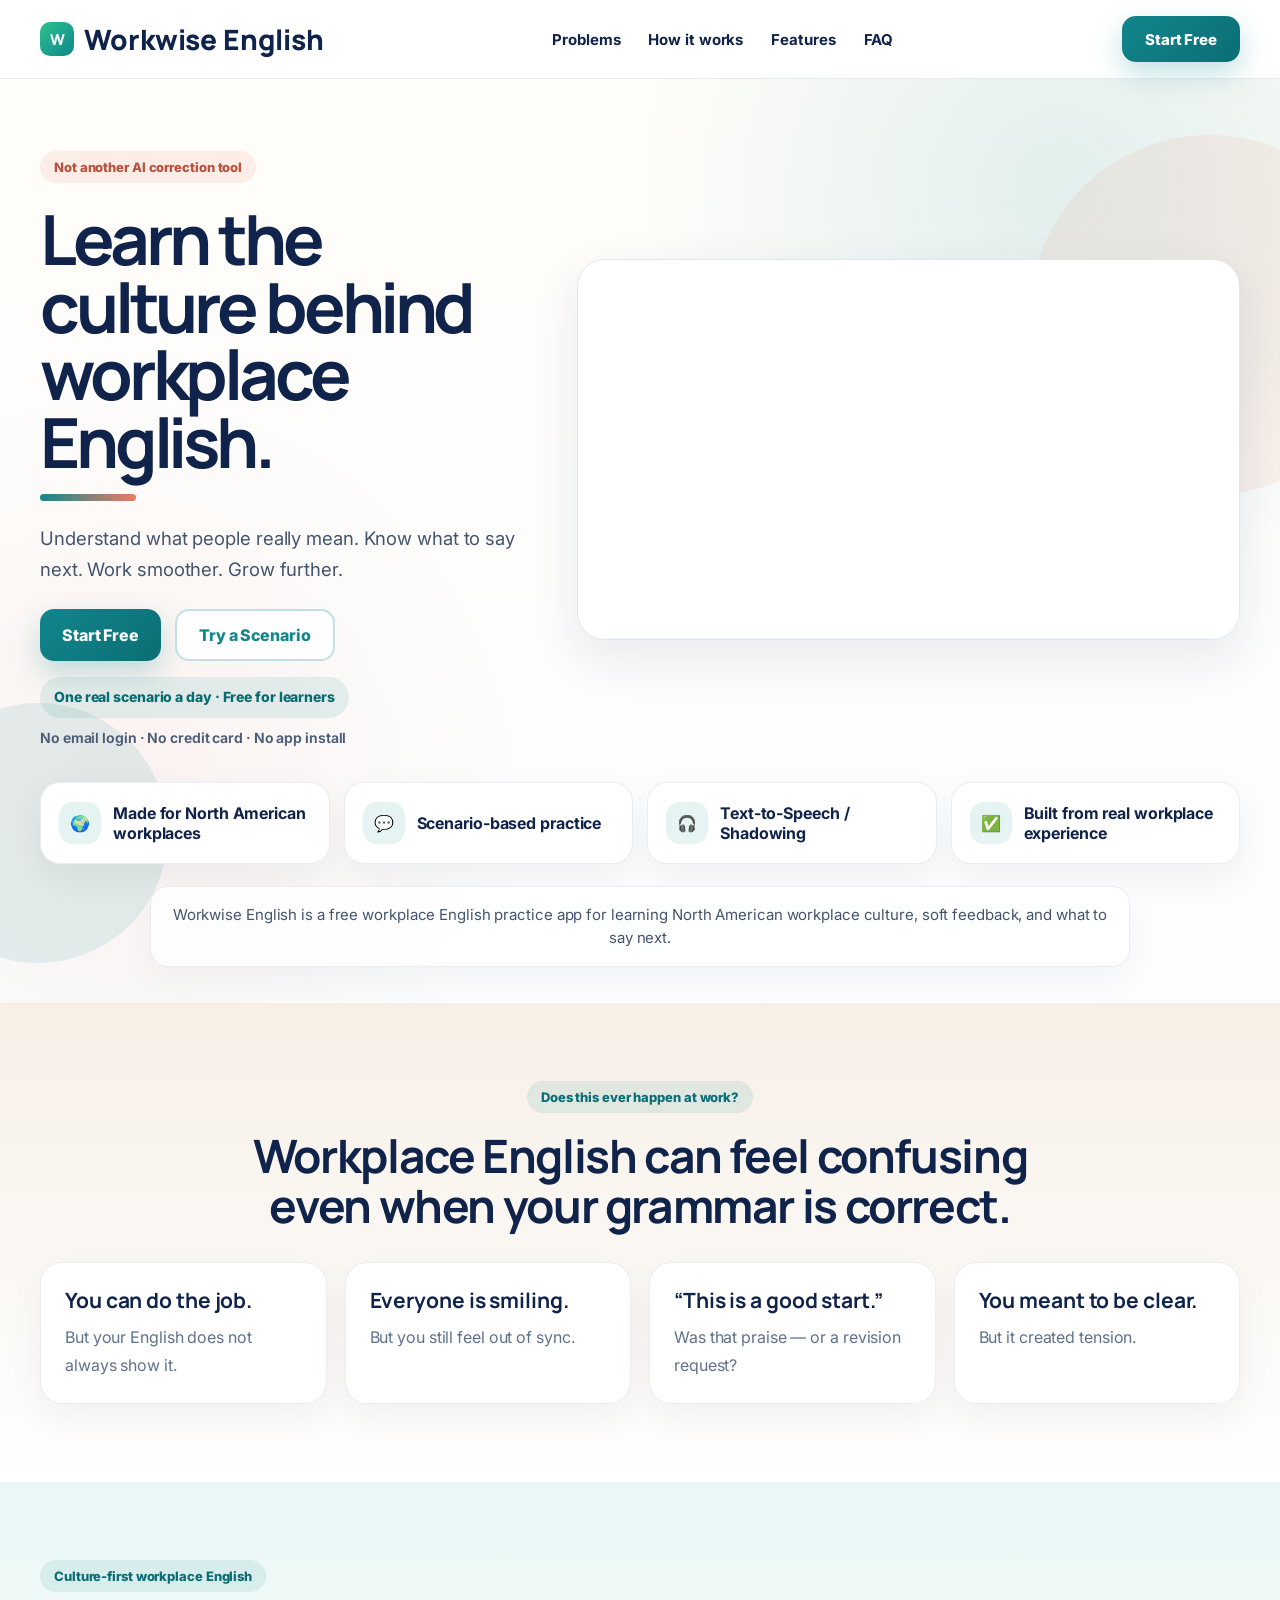
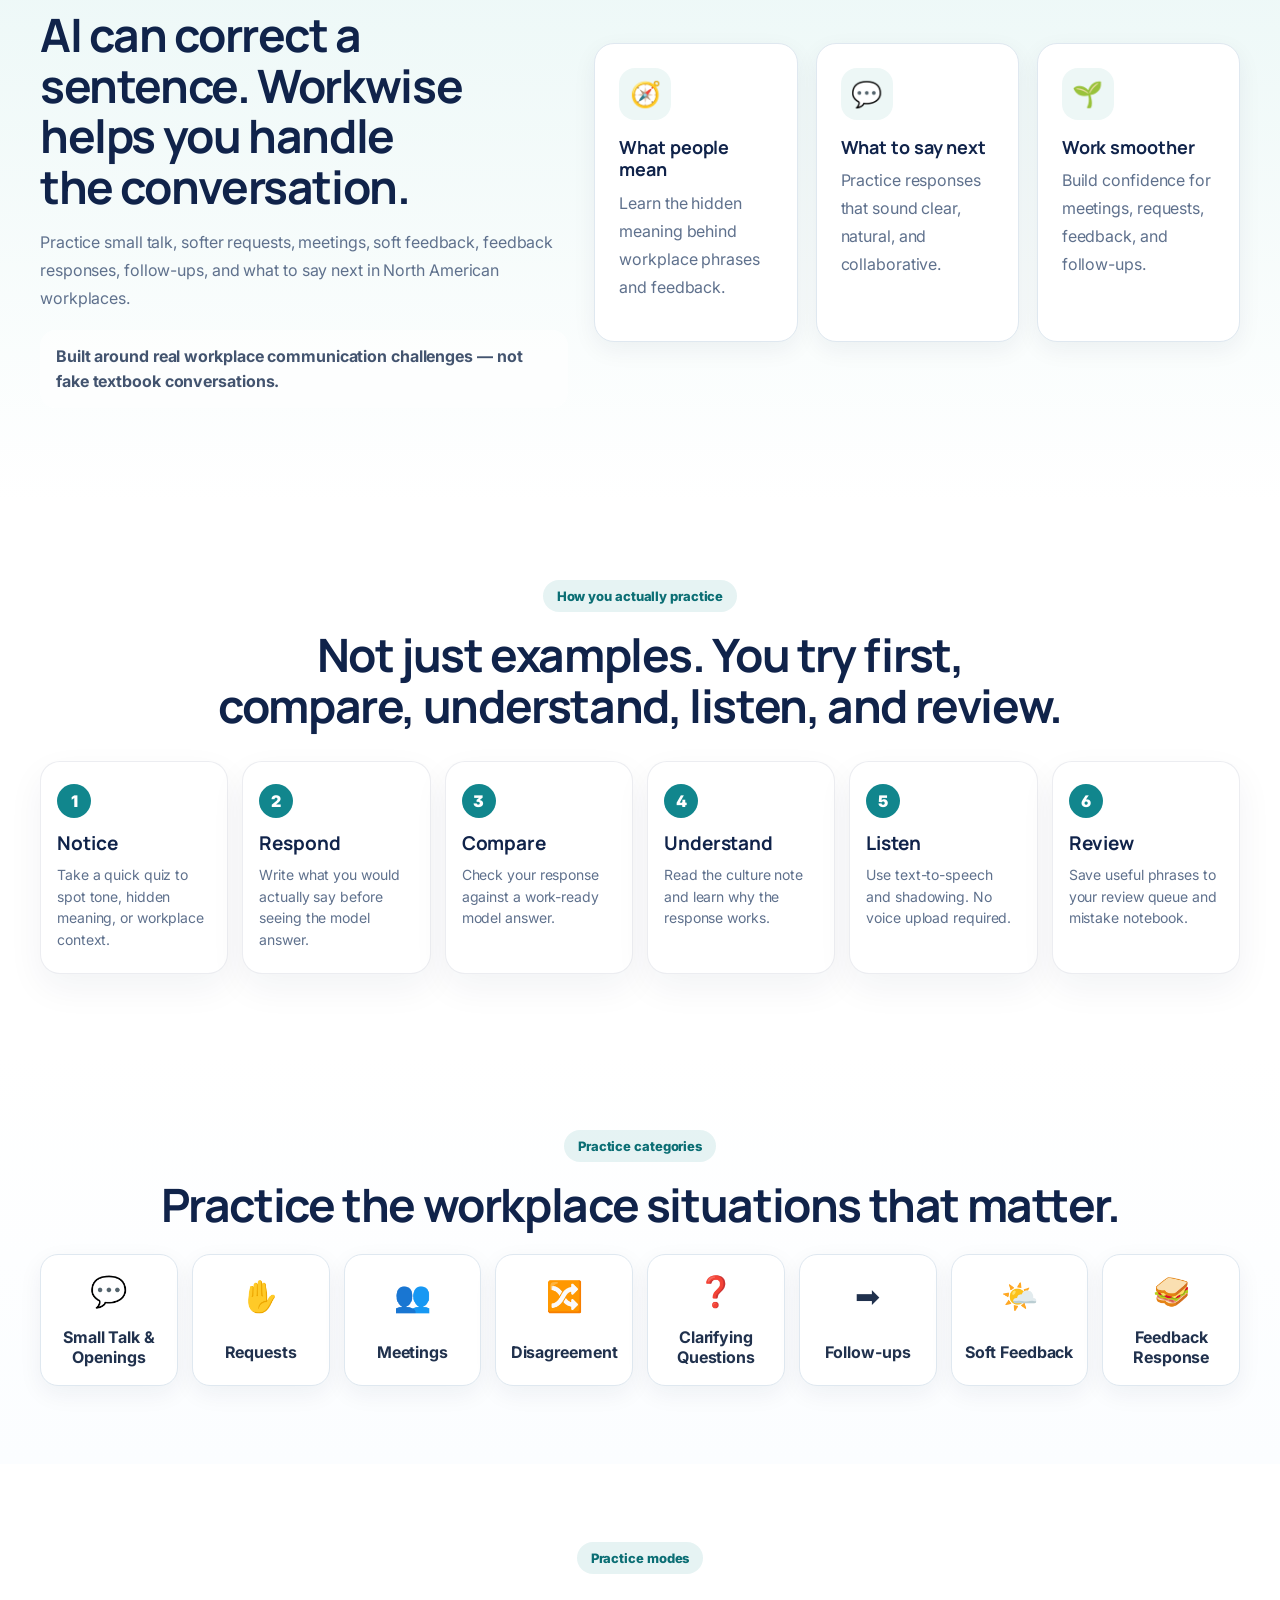
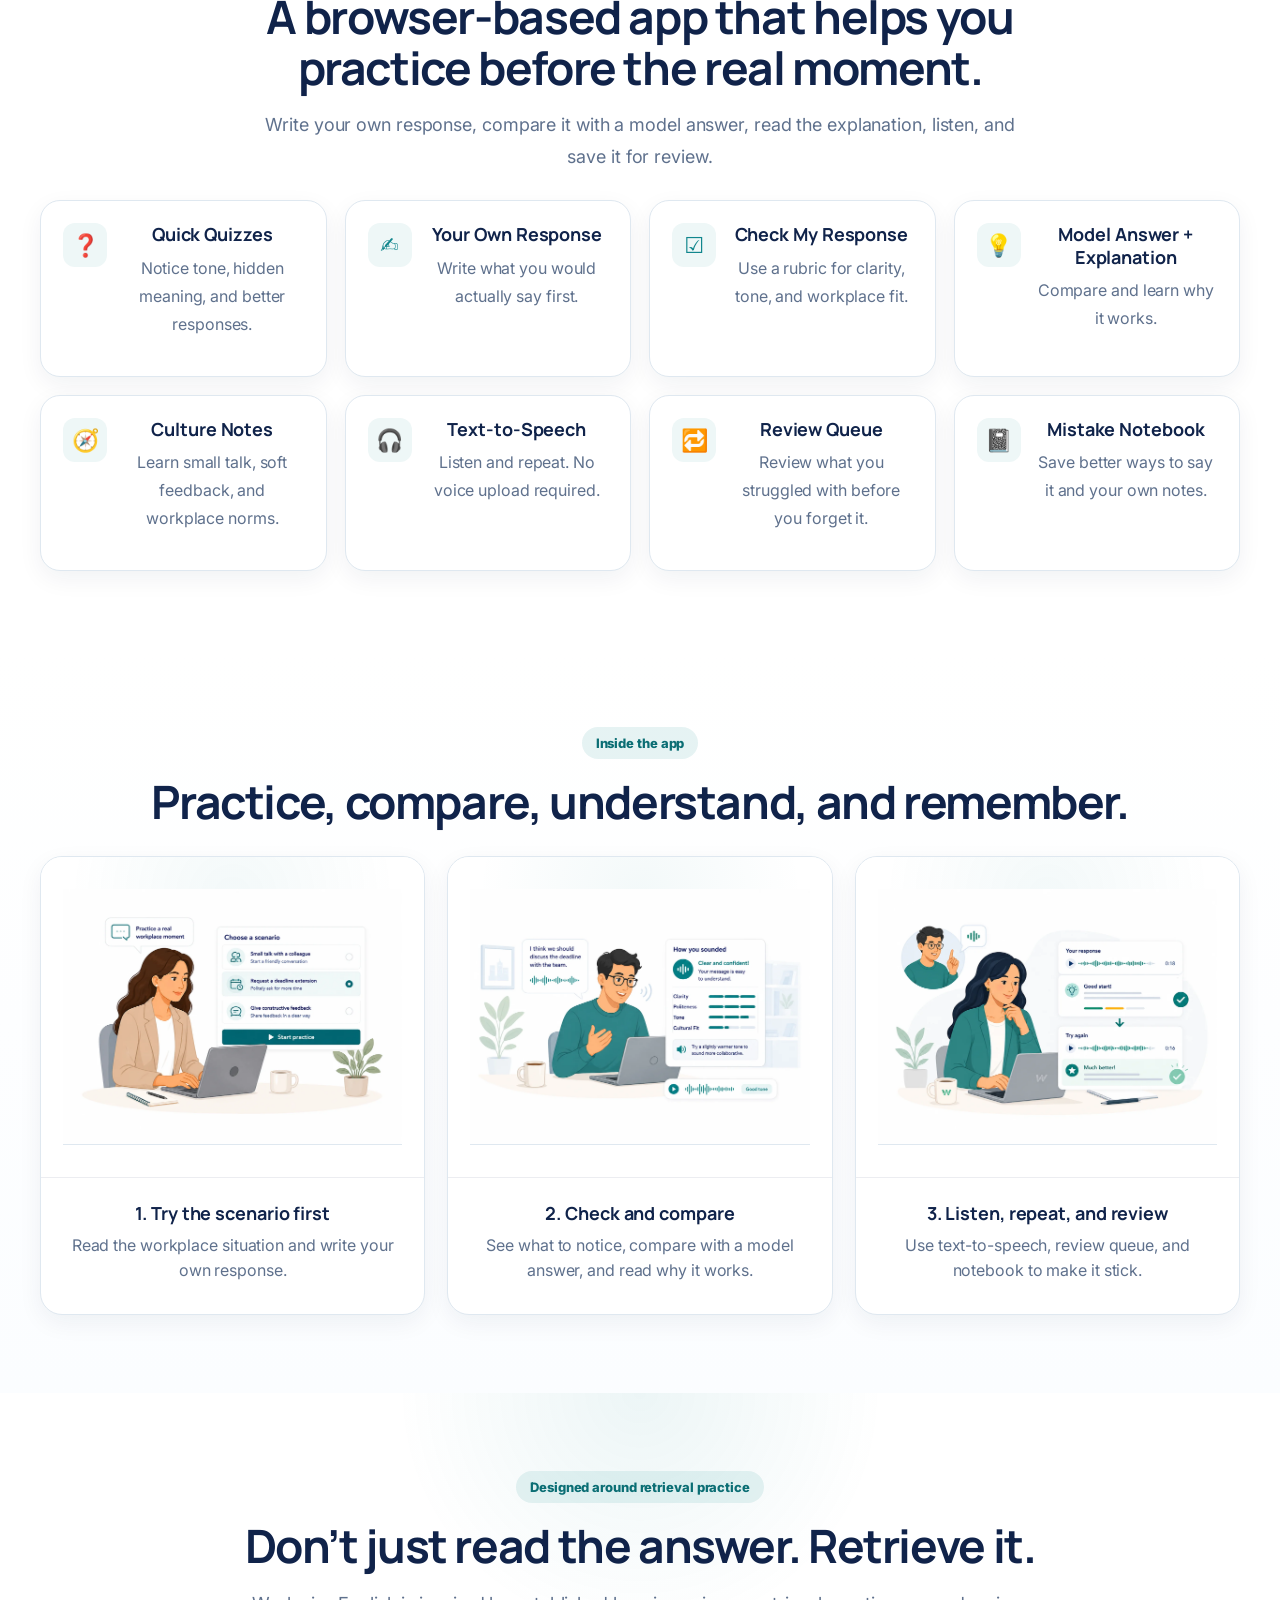
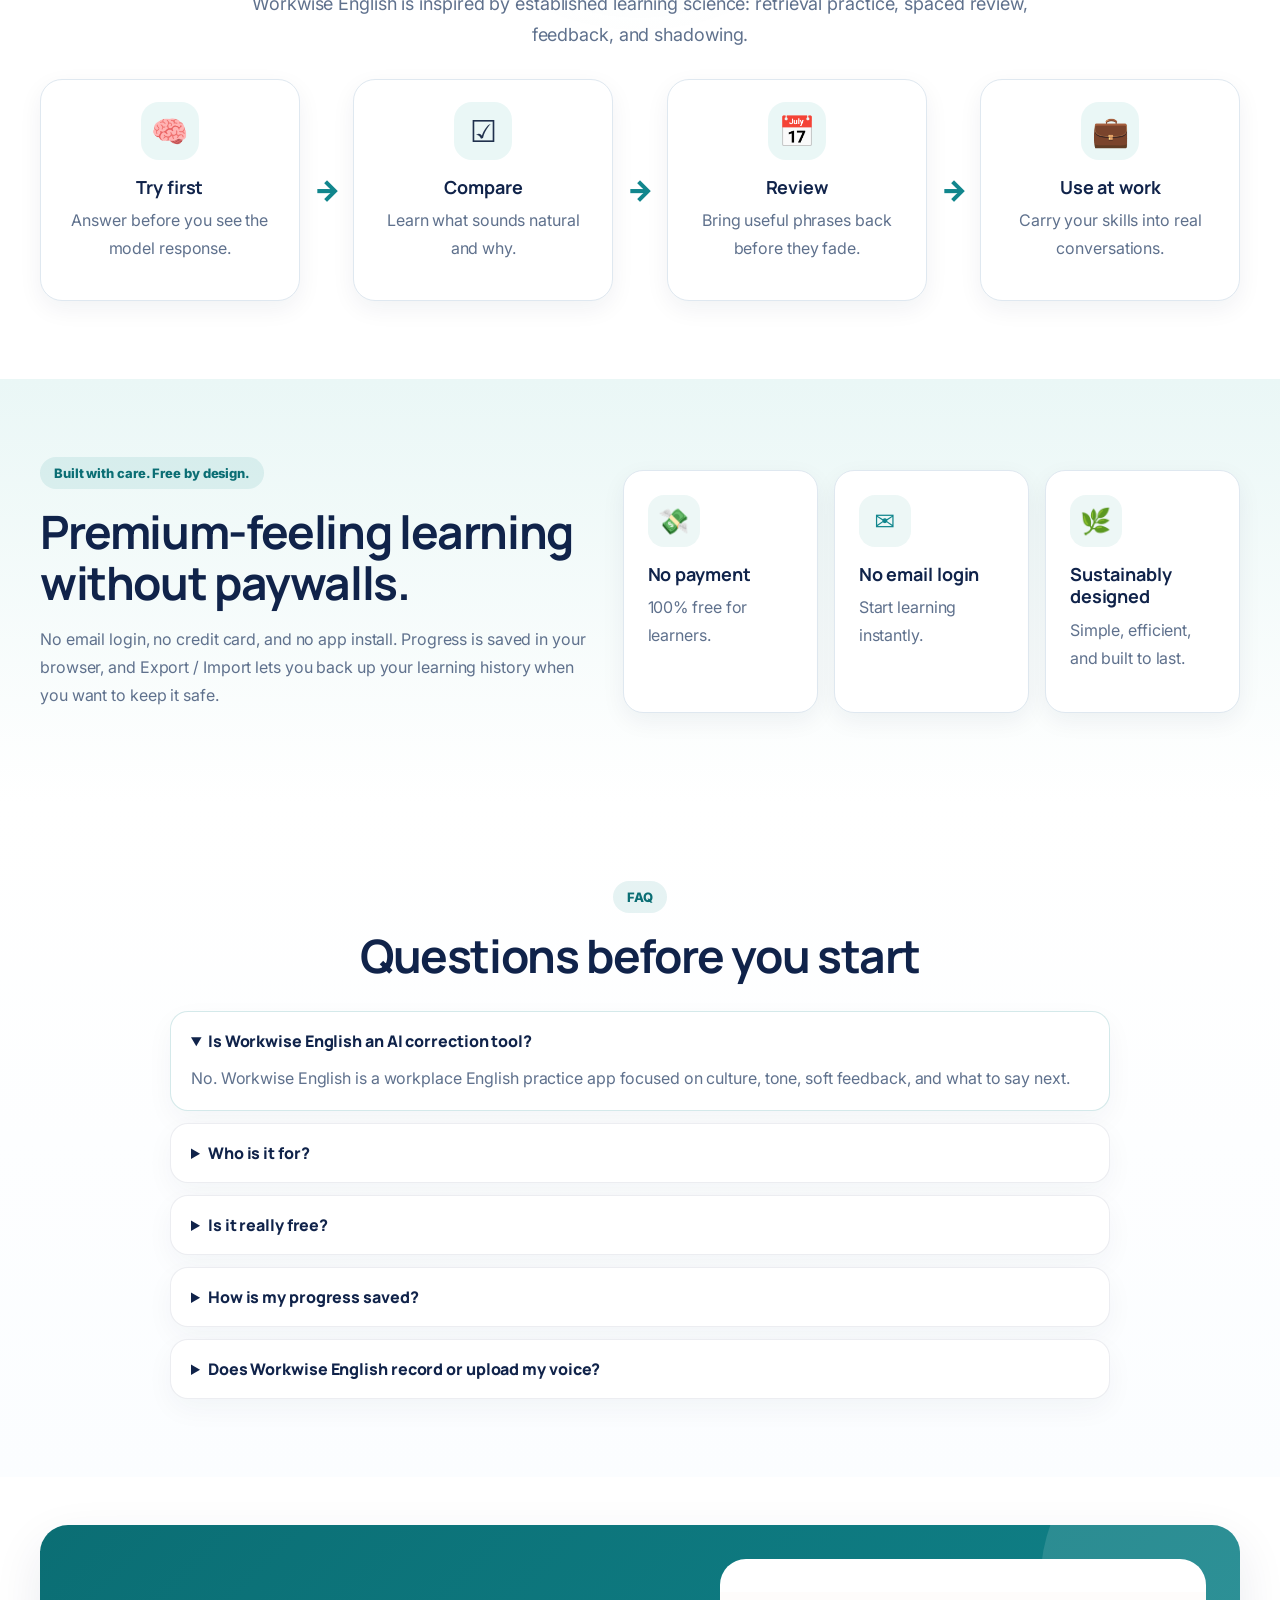
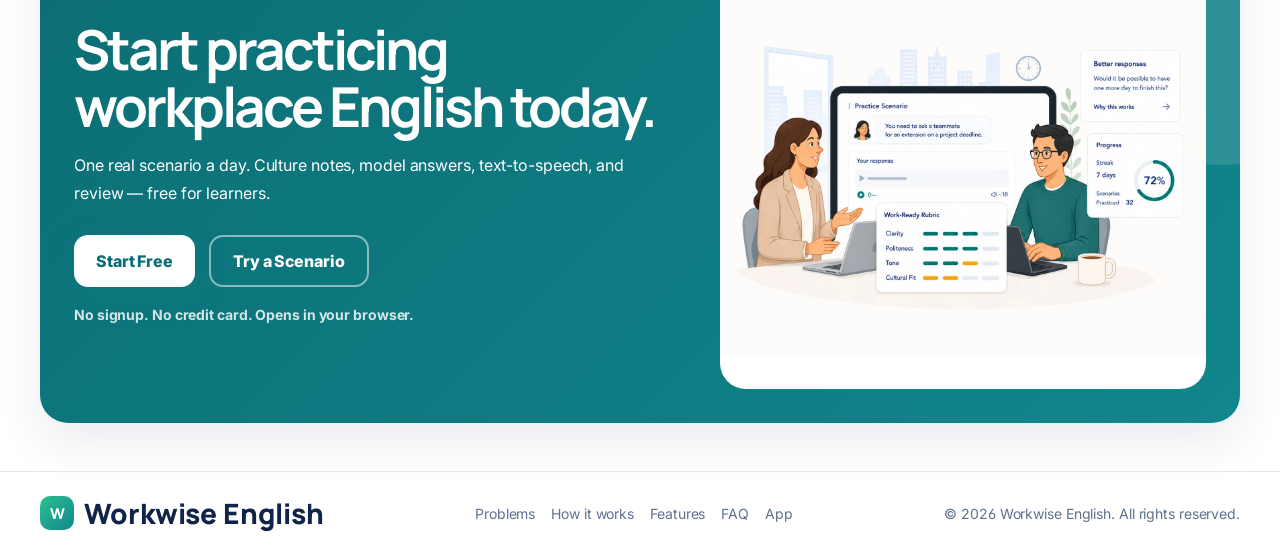
==== commit 25df9e21: "Add files via upload" ====
--- a/index.html
+++ b/index.html
@@ -4,7 +4,7 @@
   <meta charset="utf-8">
   <meta name="viewport" content="width=device-width, initial-scale=1">
   <title>Workwise English | Workplace English Practice with Culture Notes</title>
-  <meta name="description" content="Practice workplace English for North American work culture. Learn what people really mean, what to say next, soft feedback, small talk, work-ready tone, and culture notes. Free for learners.">
+  <meta name="description" content="Practice workplace English for North American work culture. Learn what people really mean, what to say next, soft feedback, small talk, work-ready tone, and culture notes. Free for learners, no email login.">
   <link rel="canonical" href="https://workwise-english.vercel.app/">
   <meta name="robots" content="index,follow">
   <meta property="og:title" content="Workwise English">
@@ -73,6 +73,14 @@
           "@type": "Answer",
           "text": "Progress is saved in your browser. Use Export / Import if you want to back up or move your learning history."
         }
+      },
+      {
+        "@type": "Question",
+        "name": "Does Workwise English record or upload my voice?",
+        "acceptedAnswer": {
+          "@type": "Answer",
+          "text": "No. Workwise English includes text-to-speech for listening and shadowing, but it does not require voice upload."
+        }
       }
     ]
   }
@@ -123,6 +131,11 @@
       <div class="benefit-card"><span>🎧</span><strong>Text-to-Speech / Shadowing</strong></div>
       <div class="benefit-card"><span>✅</span><strong>Built from real workplace experience</strong></div>
     </div>
+    <div class="container">
+      <p class="definition-line">
+        Workwise English is a free workplace English practice app for learning North American workplace culture, soft feedback, and what to say next.
+      </p>
+    </div>
   </section>
 
   <section class="section section-sand" id="problems" aria-labelledby="problems-title">
@@ -145,7 +158,8 @@
       <div>
         <div class="eyebrow">Culture-first workplace English</div>
         <h2 id="difference-title">AI can correct a sentence. Workwise helps you handle the conversation.</h2>
-        <p>Practice small talk, softer requests, meetings, soft feedback, sandwich-style feedback, follow-ups, and what to say next in North American workplaces.</p>
+        <p>Practice small talk, softer requests, meetings, soft feedback, feedback responses, follow-ups, and what to say next in North American workplaces.</p>
+        <p class="small-trust-note">Built around real workplace communication challenges — not fake textbook conversations.</p>
       </div>
       <div class="feature-grid">
         <div class="mini-card"><div class="mini-icon">🧭</div><h3>What people mean</h3><p>Learn the hidden meaning behind workplace phrases and feedback.</p></div>
@@ -287,6 +301,10 @@
           <summary>How is my progress saved?</summary>
           <p>Your progress is saved in this browser. Use Export / Import if you want to back up your learning data or move it to another device.</p>
         </details>
+        <details>
+          <summary>Does Workwise English record or upload my voice?</summary>
+          <p>No. Workwise English includes text-to-speech for listening and shadowing, but it does not require voice upload.</p>
+        </details>
       </div>
     </div>
   </section>
@@ -296,11 +314,12 @@
       <div class="inner">
         <div>
           <h2>Start practicing workplace English today.</h2>
-          <p>One real scenario a day. Culture notes, model answers, text-to-speech, review, and progress tracking — free for learners.</p>
+          <p>One real scenario a day. Culture notes, model answers, text-to-speech, and review — free for learners.</p>
           <div class="cta-row">
             <a class="btn btn-primary" href="/app/" style="background:#fff;color:var(--teal-dark)">Start Free</a>
             <a class="btn btn-secondary" href="/practice/" style="background:transparent;color:#fff;border-color:rgba(255,255,255,.5)">Try a Scenario</a>
           </div>
+          <p class="cta-note">No signup. No credit card. Opens in your browser.</p>
         </div>
         <img src="/assets/images/lp/workwise-english-final-cta-workplace-practice.webp" alt="Professionals using Workwise English to practice workplace English and review useful phrases" width="900" height="670" loading="lazy">
       </div>
--- a/assets/css/style.css
+++ b/assets/css/style.css
@@ -1073,3 +1073,194 @@
     padding: 54px 0;
   }
 }
+
+
+/* ===== v4.1 production polish: image sizing, CTA balance, mobile first-view ===== */
+.definition-line {
+  max-width: 980px;
+  margin: 22px auto 0;
+  padding: 16px 20px;
+  border: 1px solid rgba(16,35,74,.08);
+  border-radius: 18px;
+  background: rgba(255,255,255,.76);
+  box-shadow: 0 12px 34px rgba(16,35,74,.045);
+  color: #43546f;
+  font-size: 15px;
+  line-height: 1.55;
+  text-align: center;
+}
+.small-trust-note {
+  margin-top: 18px;
+  padding: 14px 16px;
+  border-radius: 16px;
+  background: rgba(255,255,255,.62);
+  color: #43546f;
+  font-weight: 700;
+  line-height: 1.55;
+}
+.site-header .btn,
+.header-actions .btn,
+.hero-actions .btn,
+.final-cta .btn {
+  justify-content: center !important;
+  text-align: center !important;
+}
+.header-actions .btn {
+  height: 46px;
+  min-width: 118px;
+  padding: 0 22px;
+  border-radius: 14px;
+  font-size: 15px;
+  line-height: 1;
+}
+
+/* Make How it works cards feel designed, not stretched */
+.how-grid {
+  align-items: stretch;
+}
+.how-card {
+  overflow: hidden;
+  min-height: 0;
+}
+.how-card .image-zoom {
+  height: 320px;
+  max-height: 320px;
+  padding: 22px;
+  display: flex;
+  align-items: center;
+  justify-content: center;
+  background:
+    radial-gradient(circle at 50% 12%, rgba(17,134,141,.05), transparent 48%),
+    #fff;
+  overflow: hidden;
+}
+.how-card .image-zoom img {
+  width: auto;
+  height: auto;
+  max-width: 100%;
+  max-height: 100%;
+  object-fit: contain;
+}
+.how-card .content {
+  padding: 24px 26px 30px;
+  border-top: 1px solid rgba(16,35,74,.08);
+}
+.how-card .content h3 {
+  margin-bottom: 8px;
+}
+.how-card .content p {
+  margin-bottom: 0;
+  line-height: 1.62;
+}
+
+/* Final CTA: less heavy, better image proportion */
+.final-cta .inner {
+  align-items: center;
+  gap: clamp(24px, 4vw, 54px);
+}
+.final-cta .inner > div {
+  max-width: 680px;
+}
+.final-cta h2 {
+  font-size: clamp(34px, 4.3vw, 58px);
+  line-height: 1.04;
+  letter-spacing: -0.055em;
+}
+.final-cta p {
+  max-width: 760px;
+}
+.final-cta .cta-note {
+  margin: 12px 0 0;
+  color: rgba(255,255,255,.82);
+  font-size: 14px;
+  font-weight: 700;
+}
+.final-cta img {
+  width: min(42vw, 520px);
+  max-height: 430px;
+  object-fit: contain;
+  background: #fff;
+  border-radius: 26px;
+}
+
+/* FAQ readability */
+.faq-list details[open] {
+  border-color: rgba(17,134,141,.18);
+}
+
+/* Desktop refinement */
+@media (min-width: 1181px) {
+  .hero-v4-grid {
+    grid-template-columns: minmax(0, .84fr) minmax(610px, 1.16fr);
+  }
+  .hero-v4 .hero-copy {
+    max-width: 600px;
+  }
+}
+
+/* Tablet */
+@media (max-width: 980px) {
+  .how-card .image-zoom {
+    height: 280px;
+    max-height: 280px;
+  }
+  .final-cta img {
+    width: 100%;
+    max-width: 520px;
+    max-height: 360px;
+  }
+}
+
+/* Mobile polish */
+@media (max-width: 720px) {
+  .site-header {
+    position: sticky;
+    top: 0;
+    z-index: 40;
+    backdrop-filter: blur(14px);
+  }
+  .header-inner {
+    min-height: 58px;
+    gap: 10px;
+  }
+  .header-actions .btn {
+    height: 42px;
+    min-width: 94px;
+    padding: 0 13px;
+    font-size: 13px;
+    line-height: 1;
+  }
+  .hero-v4 {
+    padding-top: 18px;
+  }
+  .hero-v4-grid {
+    gap: 18px;
+  }
+  .hero-v4 .hero-visual-v4 img {
+    max-height: 360px;
+    object-fit: contain;
+  }
+  .definition-line {
+    margin-top: 16px;
+    padding: 13px 14px;
+    font-size: 13px;
+    text-align: left;
+  }
+  .how-card .image-zoom {
+    height: 240px;
+    max-height: 240px;
+    padding: 16px;
+  }
+  .how-card .content {
+    padding: 20px 20px 24px;
+  }
+  .final-cta .inner {
+    padding: 28px 22px;
+  }
+  .final-cta h2 {
+    font-size: 31px;
+  }
+  .final-cta img {
+    max-height: 280px;
+  }
+}
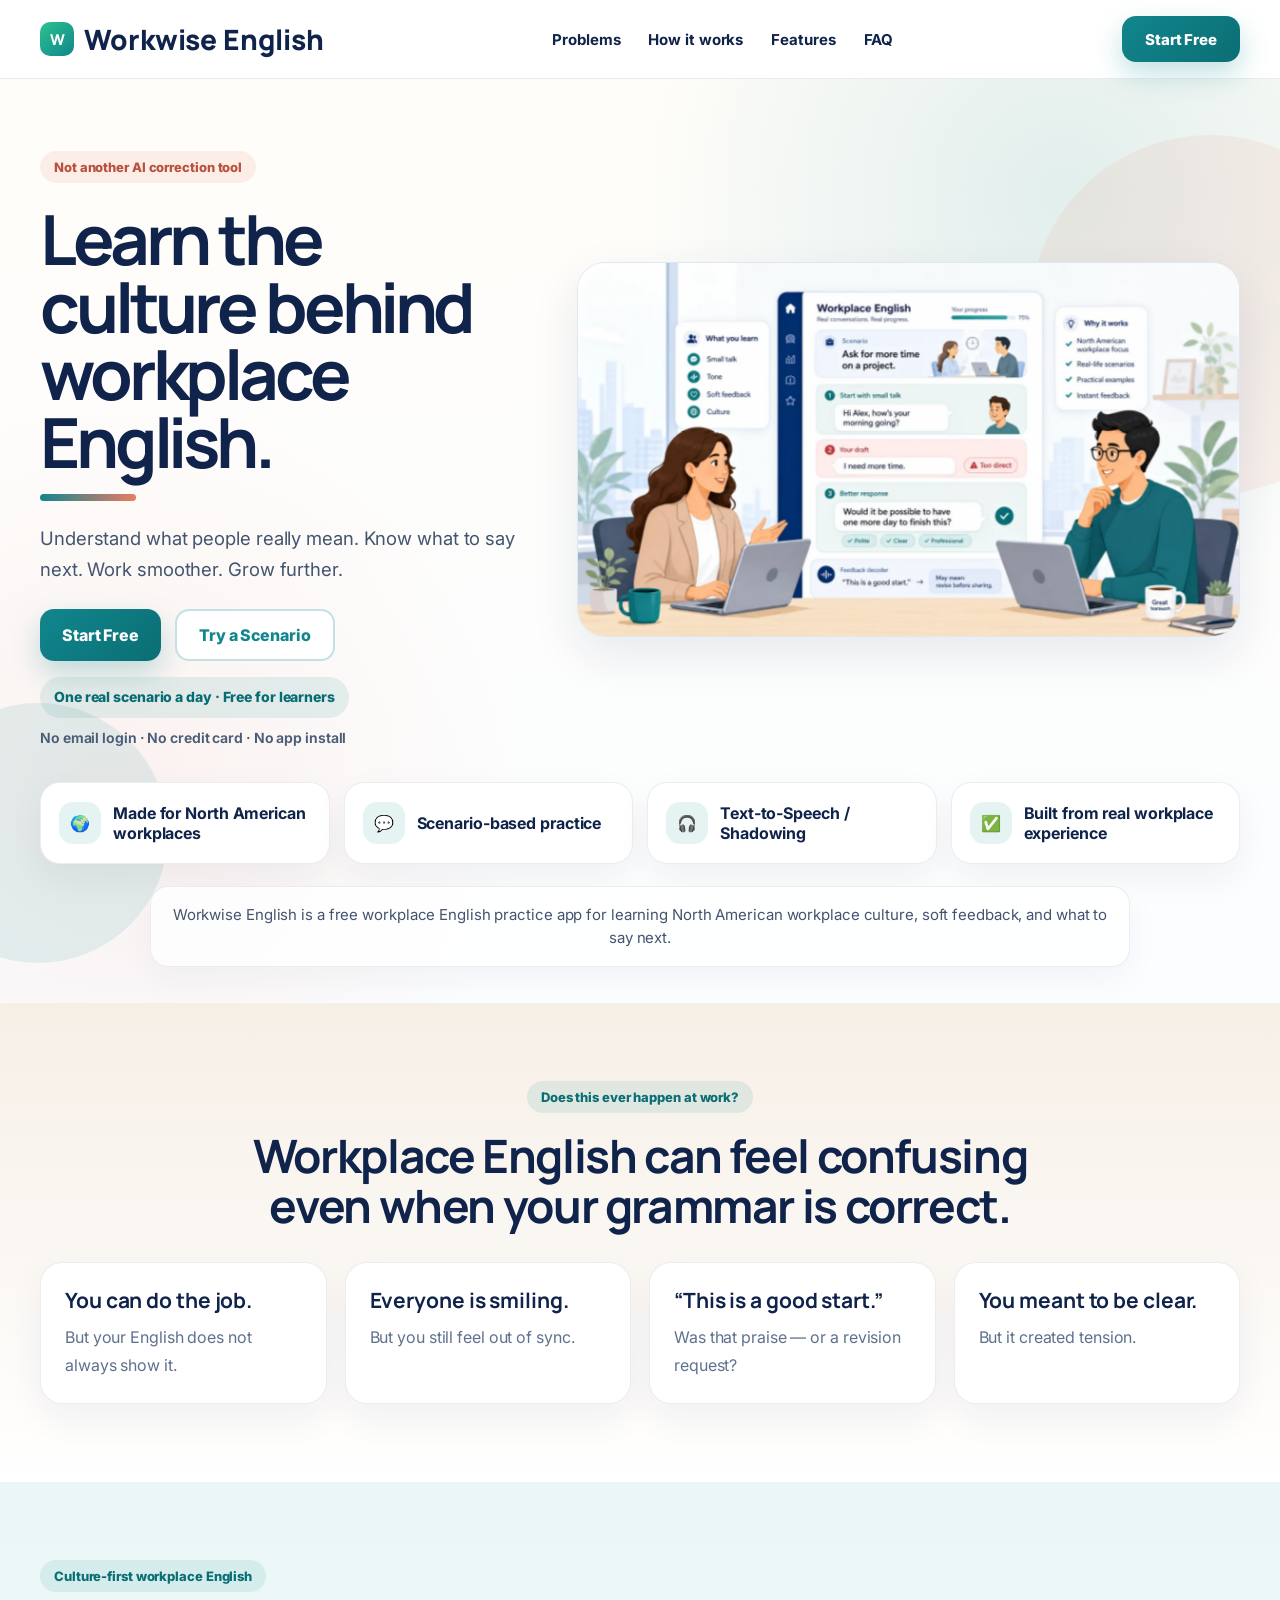
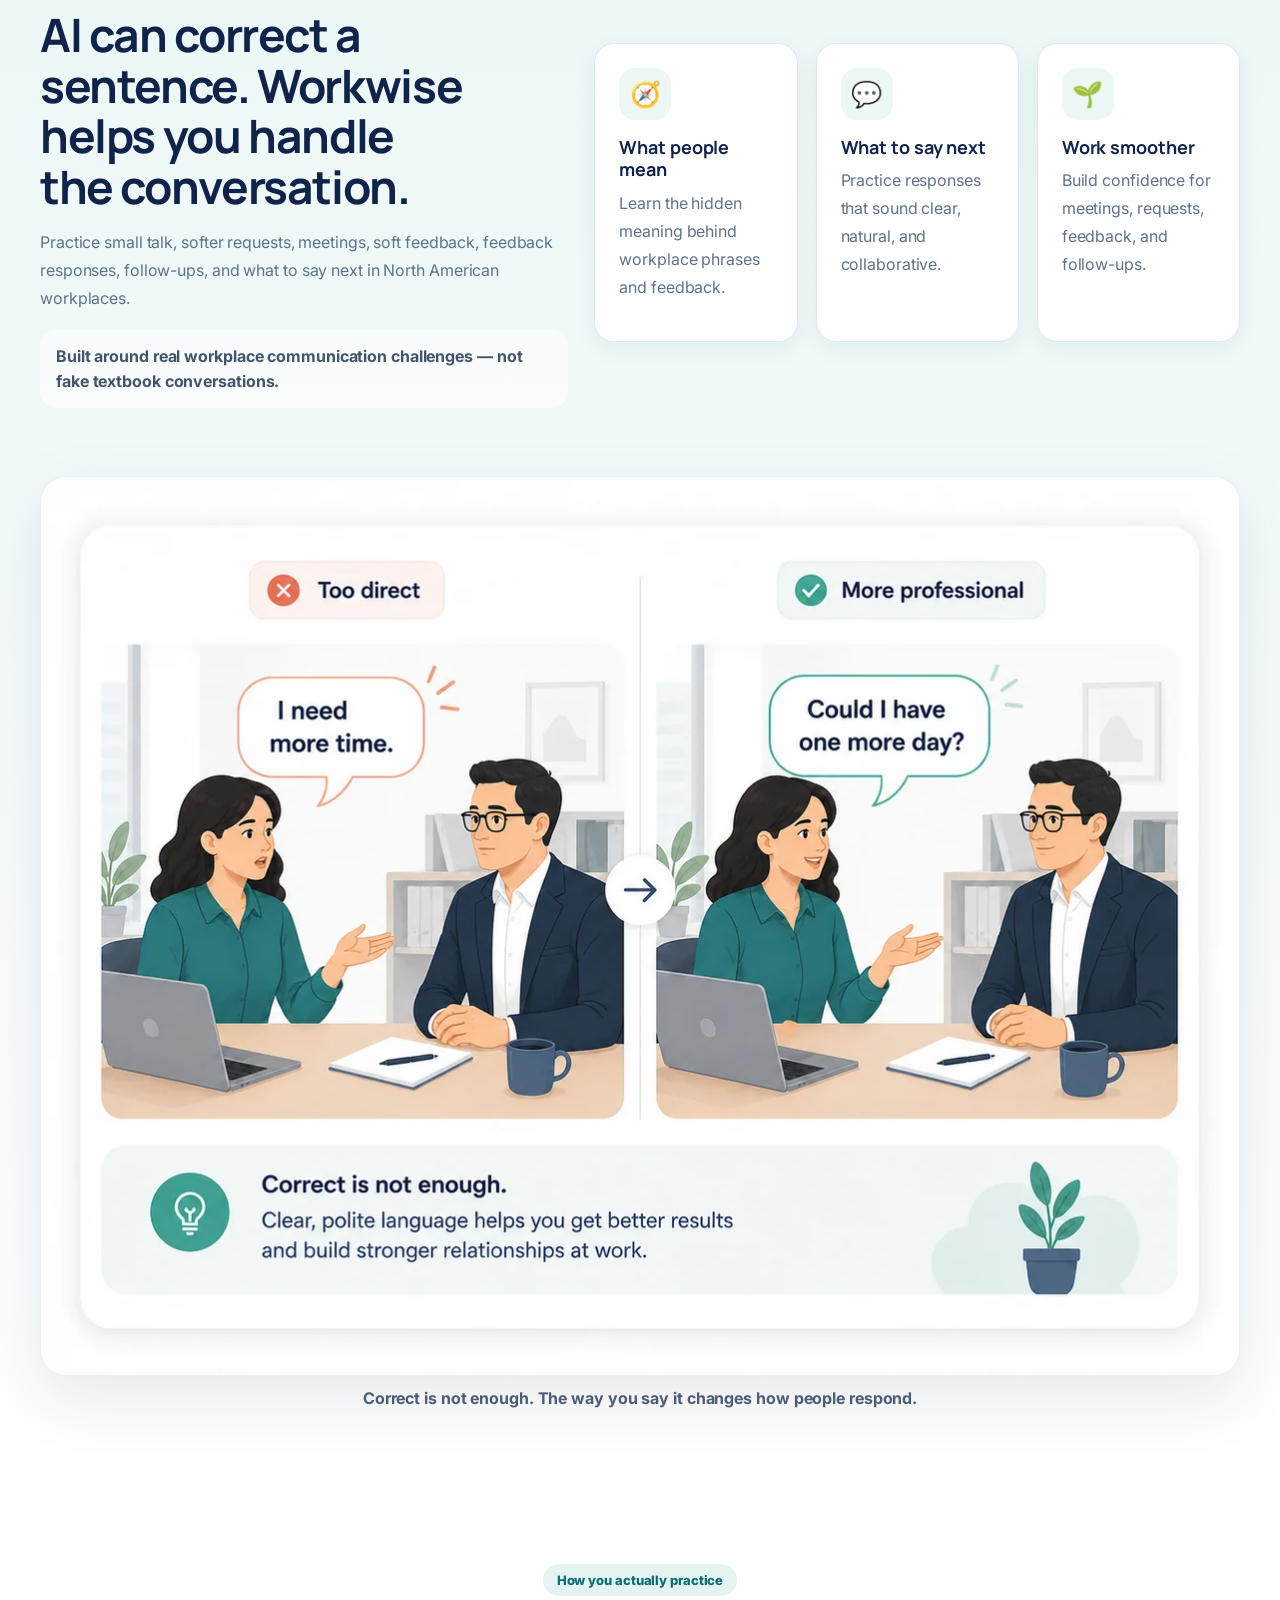
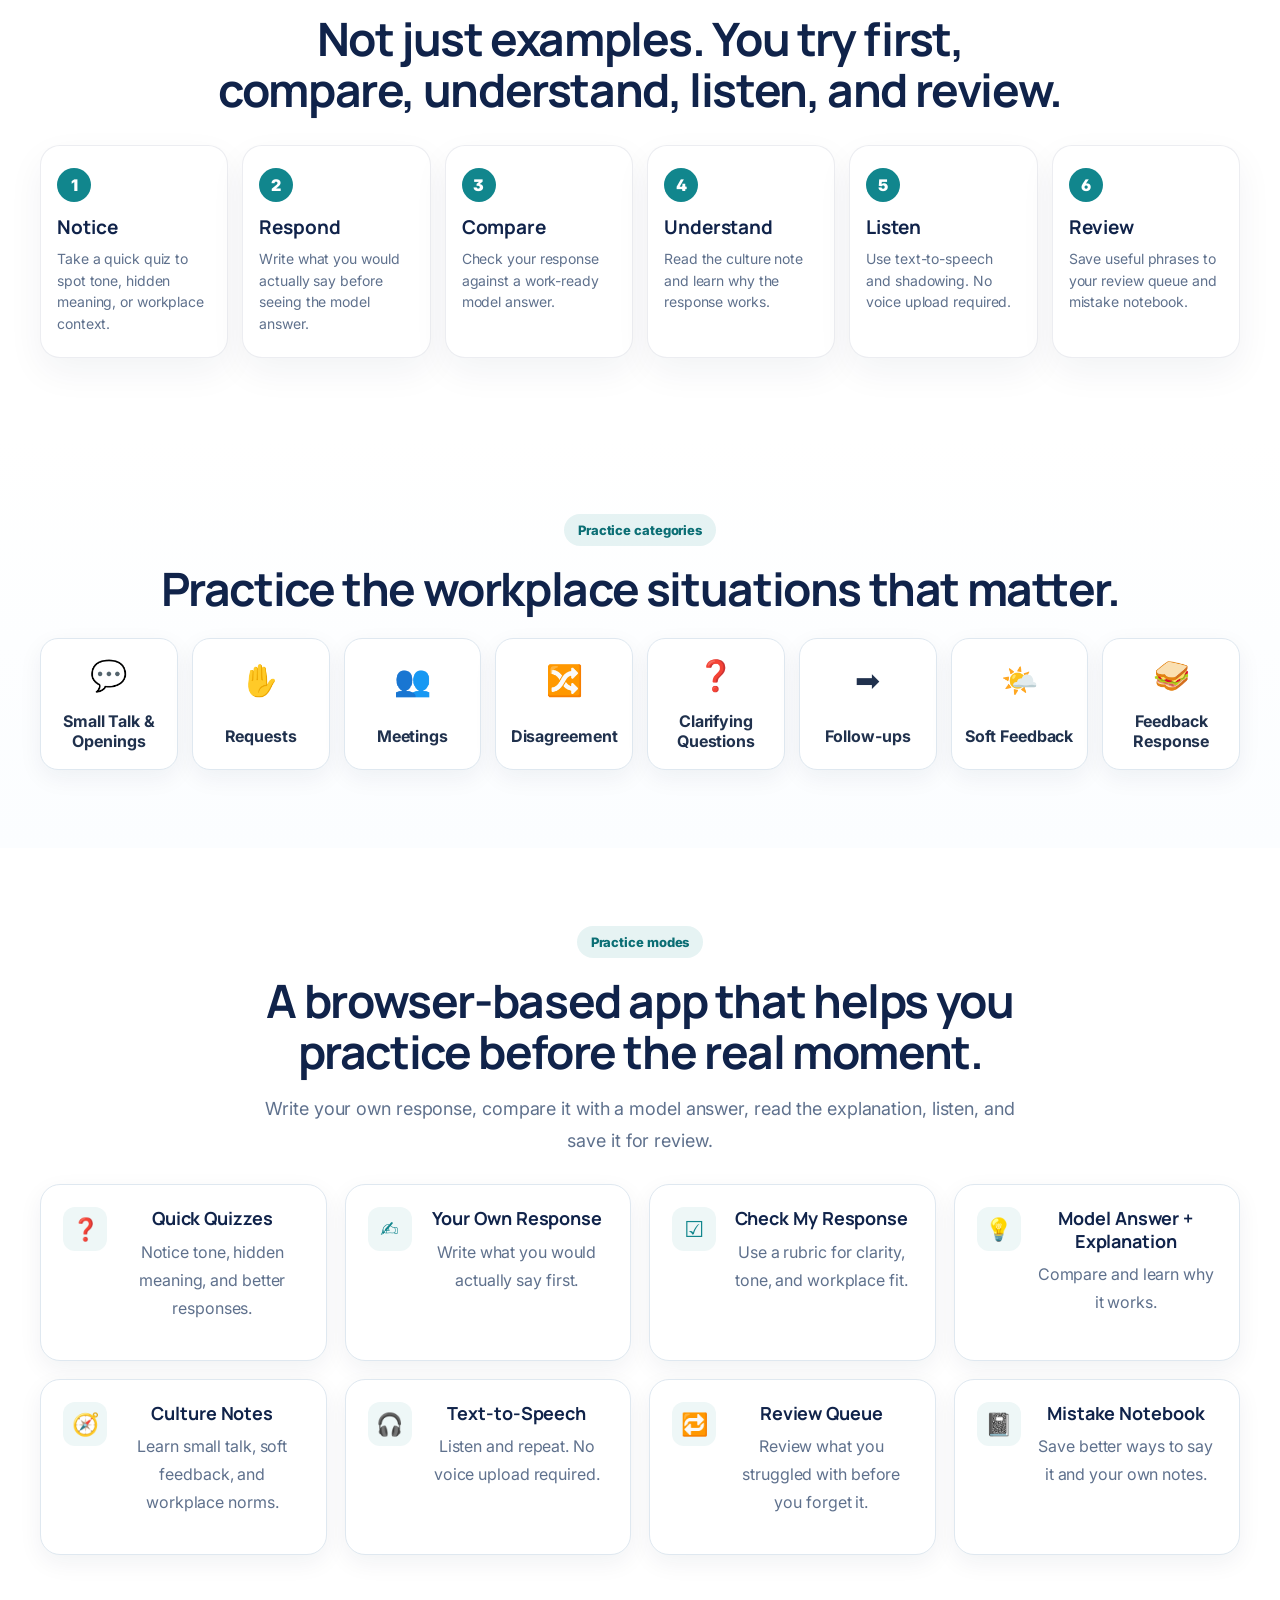
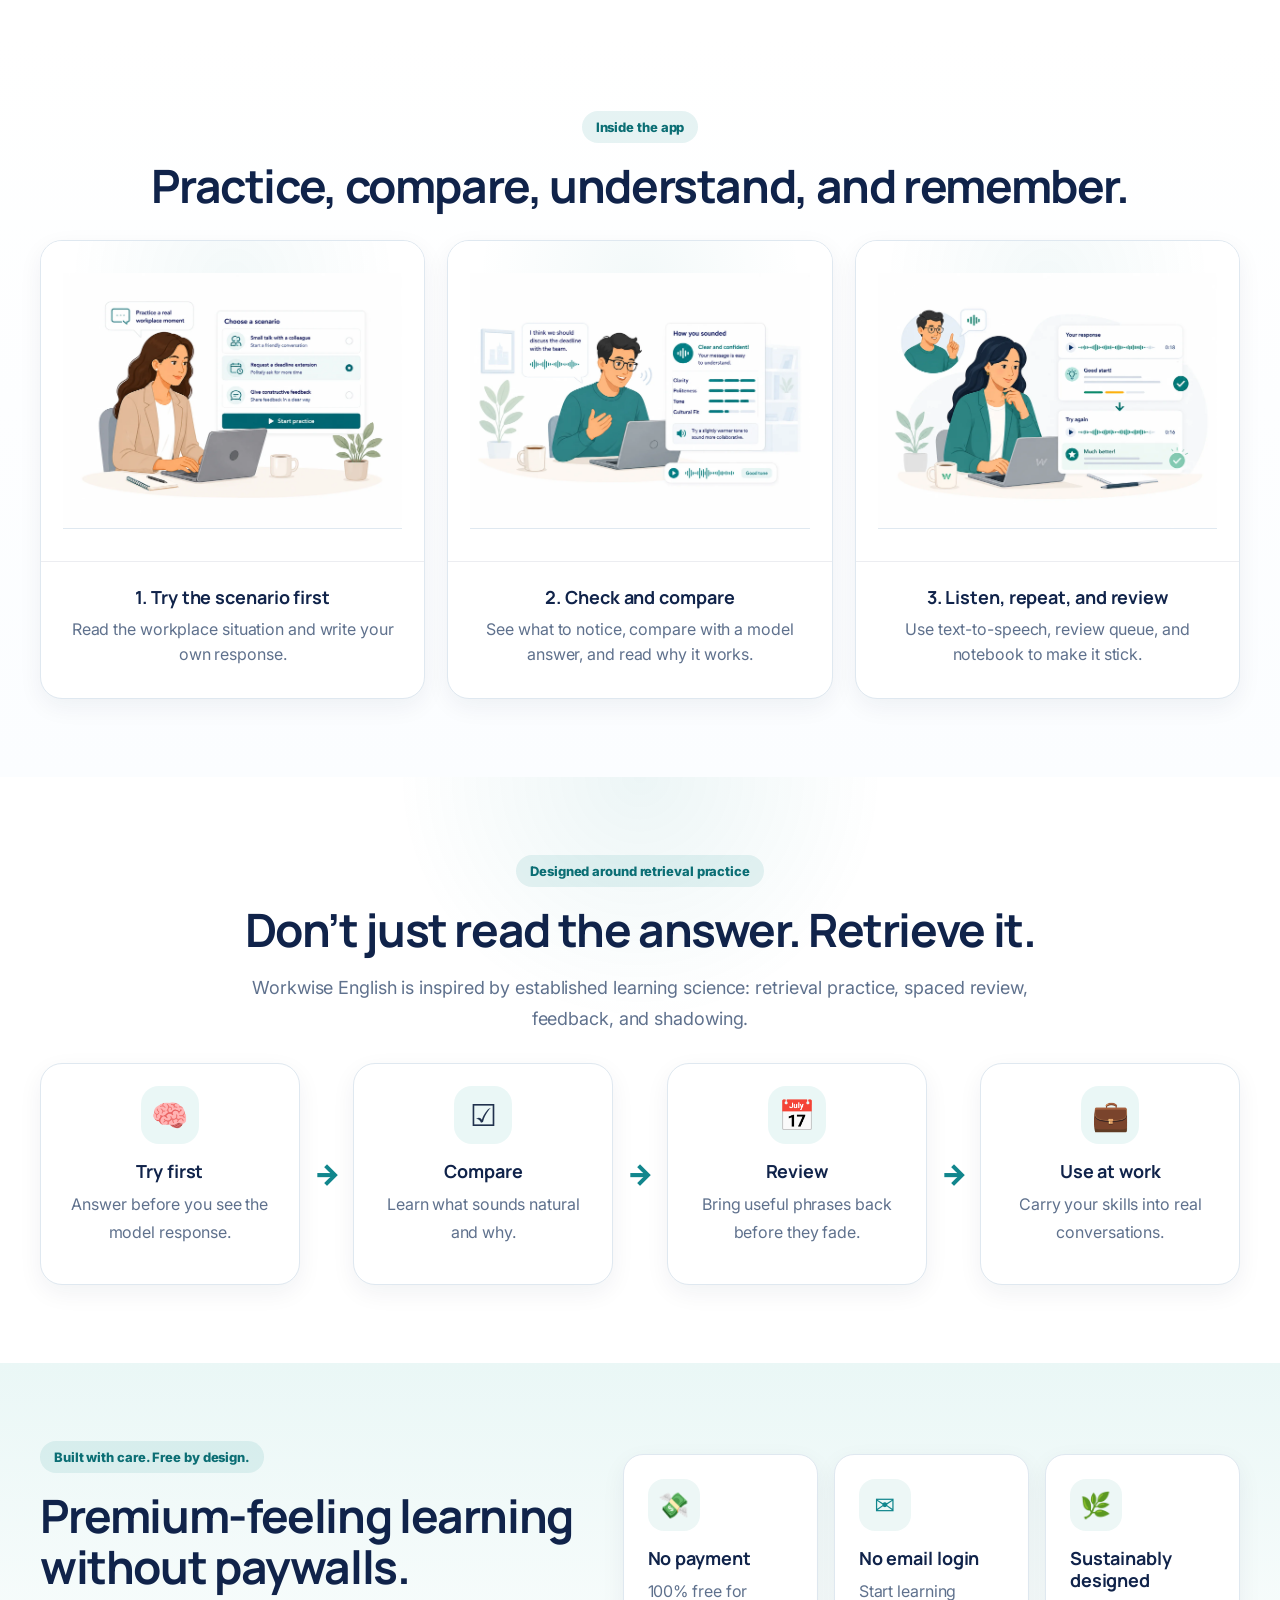
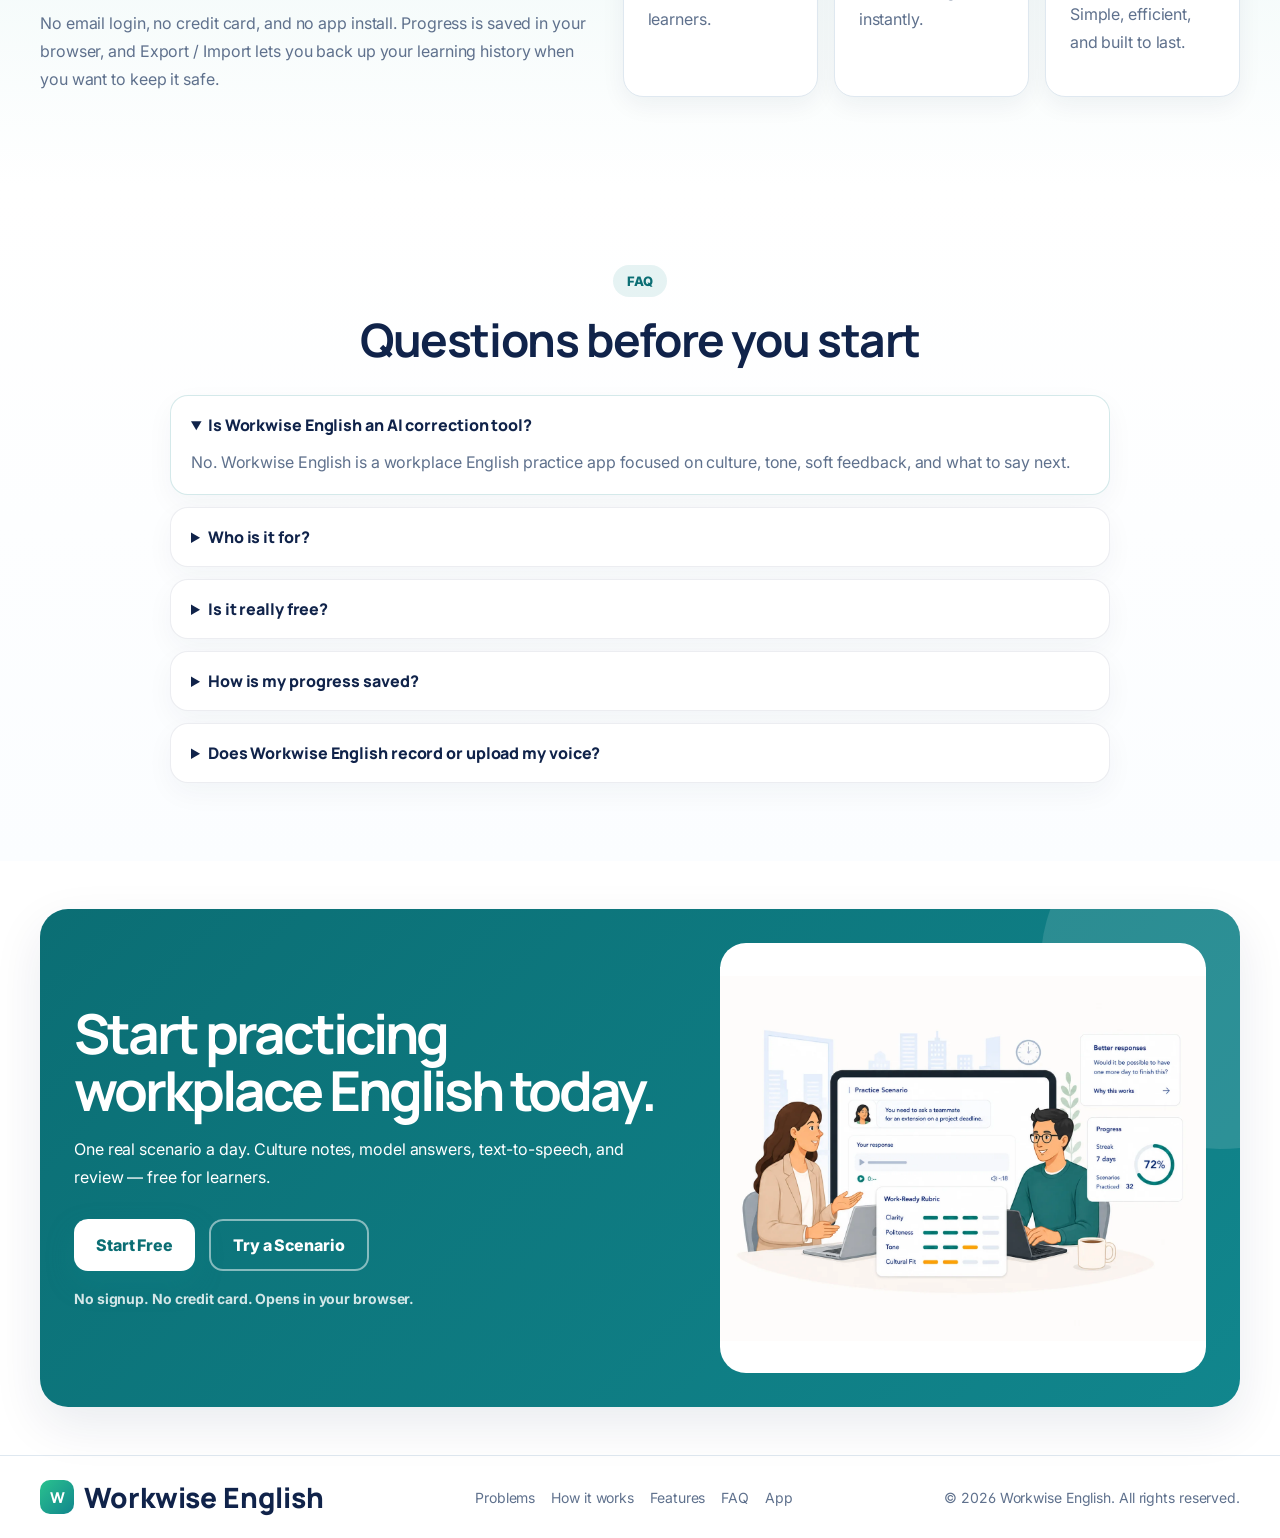
==== commit 8a9cd200: "Add files via upload" ====
--- a/index.html
+++ b/index.html
@@ -118,7 +118,7 @@
       </div>
       <div class="hero-visual hero-visual-v4">
         <picture>
-          <source media="(max-width: 767px)" srcset="/assets/images/lp/workwise-english-workplace-culture-practice-hero-mobile.webp">
+          <source media="(max-width: 767px)" srcset="/assets/images/lp/workwise-english-mobile-first-hero.webp">
           <img src="/assets/images/lp/workwise-english-workplace-culture-practice-hero-desktop.webp"
                alt="Workwise English app showing workplace English culture practice, soft feedback, and what to say next"
                width="1400" height="800" fetchpriority="high" decoding="async">
@@ -166,6 +166,12 @@
         <div class="mini-card"><div class="mini-icon">💬</div><h3>What to say next</h3><p>Practice responses that sound clear, natural, and collaborative.</p></div>
         <div class="mini-card"><div class="mini-icon">🌱</div><h3>Work smoother</h3><p>Build confidence for meetings, requests, feedback, and follow-ups.</p></div>
       </div>
+      <figure class="difference-example">
+        <img src="/assets/images/lp/workwise-english-too-direct-more-professional-example.webp"
+             alt="Workwise English example showing how a direct workplace request can become more professional"
+             width="1280" height="900" loading="lazy">
+        <figcaption>Correct is not enough. The way you say it changes how people respond.</figcaption>
+      </figure>
     </div>
   </section>
 
--- a/assets/css/style.css
+++ b/assets/css/style.css
@@ -1264,3 +1264,72 @@
     max-height: 280px;
   }
 }
+
+
+/* ===== v4.3 GitHub-ready mobile first-view fix =====
+   Mobile users must immediately understand what the app is.
+   Show the mobile-first hero image first, then the HTML copy and CTA. */
+.difference-example {
+  grid-column: 1 / -1;
+  margin: 26px 0 0;
+  padding: 0;
+}
+.difference-example img {
+  width: 100%;
+  display: block;
+  border-radius: 26px;
+  border: 1px solid rgba(16,35,74,.08);
+  box-shadow: 0 22px 64px rgba(16,35,74,.10);
+  background: #fff;
+}
+.difference-example figcaption {
+  margin-top: 12px;
+  color: #4b5d76;
+  font-weight: 700;
+  text-align: center;
+}
+@media (max-width: 720px) {
+  .hero-v4 {
+    padding-top: 12px;
+  }
+  .hero-v4-grid {
+    gap: 18px;
+  }
+  .hero-v4 .hero-visual-v4 {
+    order: 1 !important;
+  }
+  .hero-v4 .hero-copy {
+    order: 2 !important;
+  }
+  .hero-v4 .hero-visual-v4 img {
+    width: 100%;
+    max-height: 520px;
+    object-fit: contain;
+    border-radius: 22px;
+  }
+  .hero-v4 .hero-eyebrow {
+    margin-top: 4px;
+    margin-bottom: 12px;
+  }
+  .hero-v4 h1 {
+    font-size: clamp(34px, 9.4vw, 44px);
+    line-height: 1.03;
+  }
+  .hero-lead {
+    font-size: 16px;
+    line-height: 1.55;
+  }
+  .definition-line {
+    margin-top: 14px;
+  }
+  .difference-example {
+    margin-top: 20px;
+  }
+  .difference-example img {
+    border-radius: 20px;
+  }
+  .difference-example figcaption {
+    text-align: left;
+    font-size: 13px;
+  }
+}
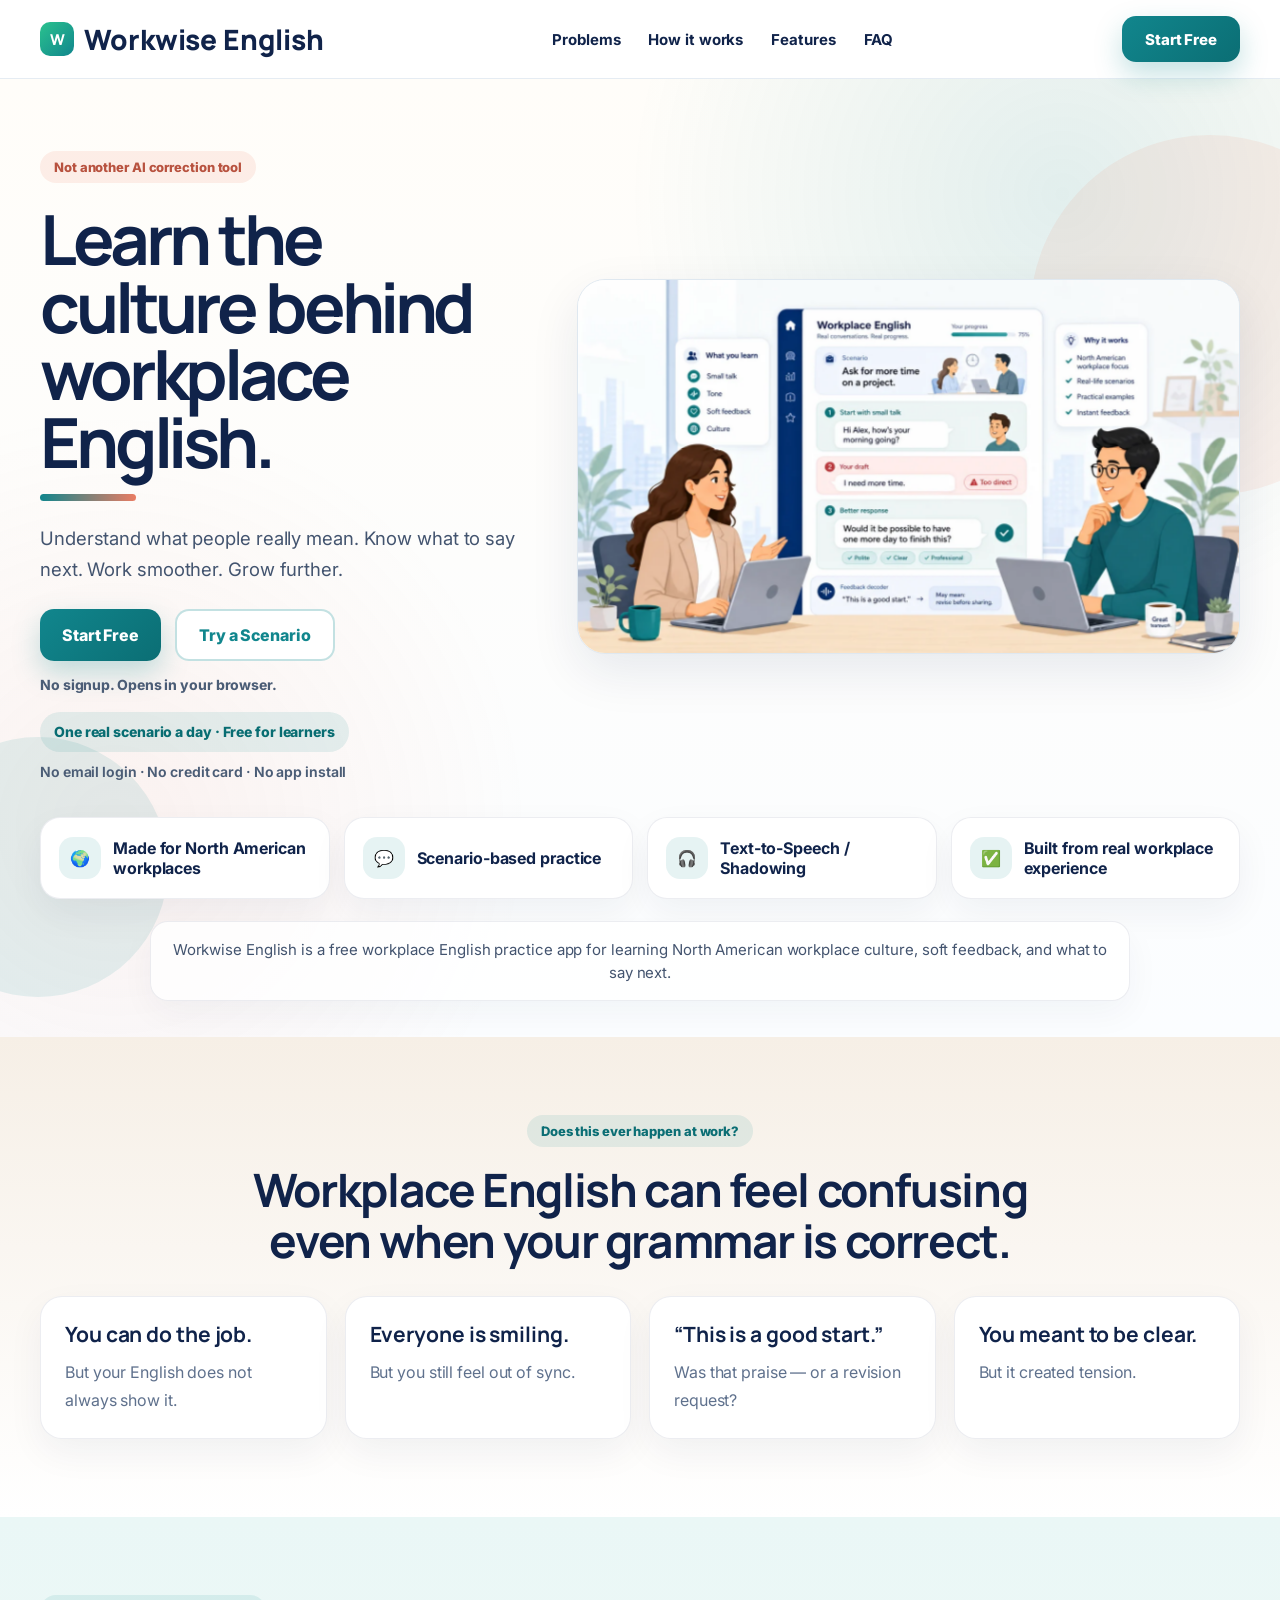
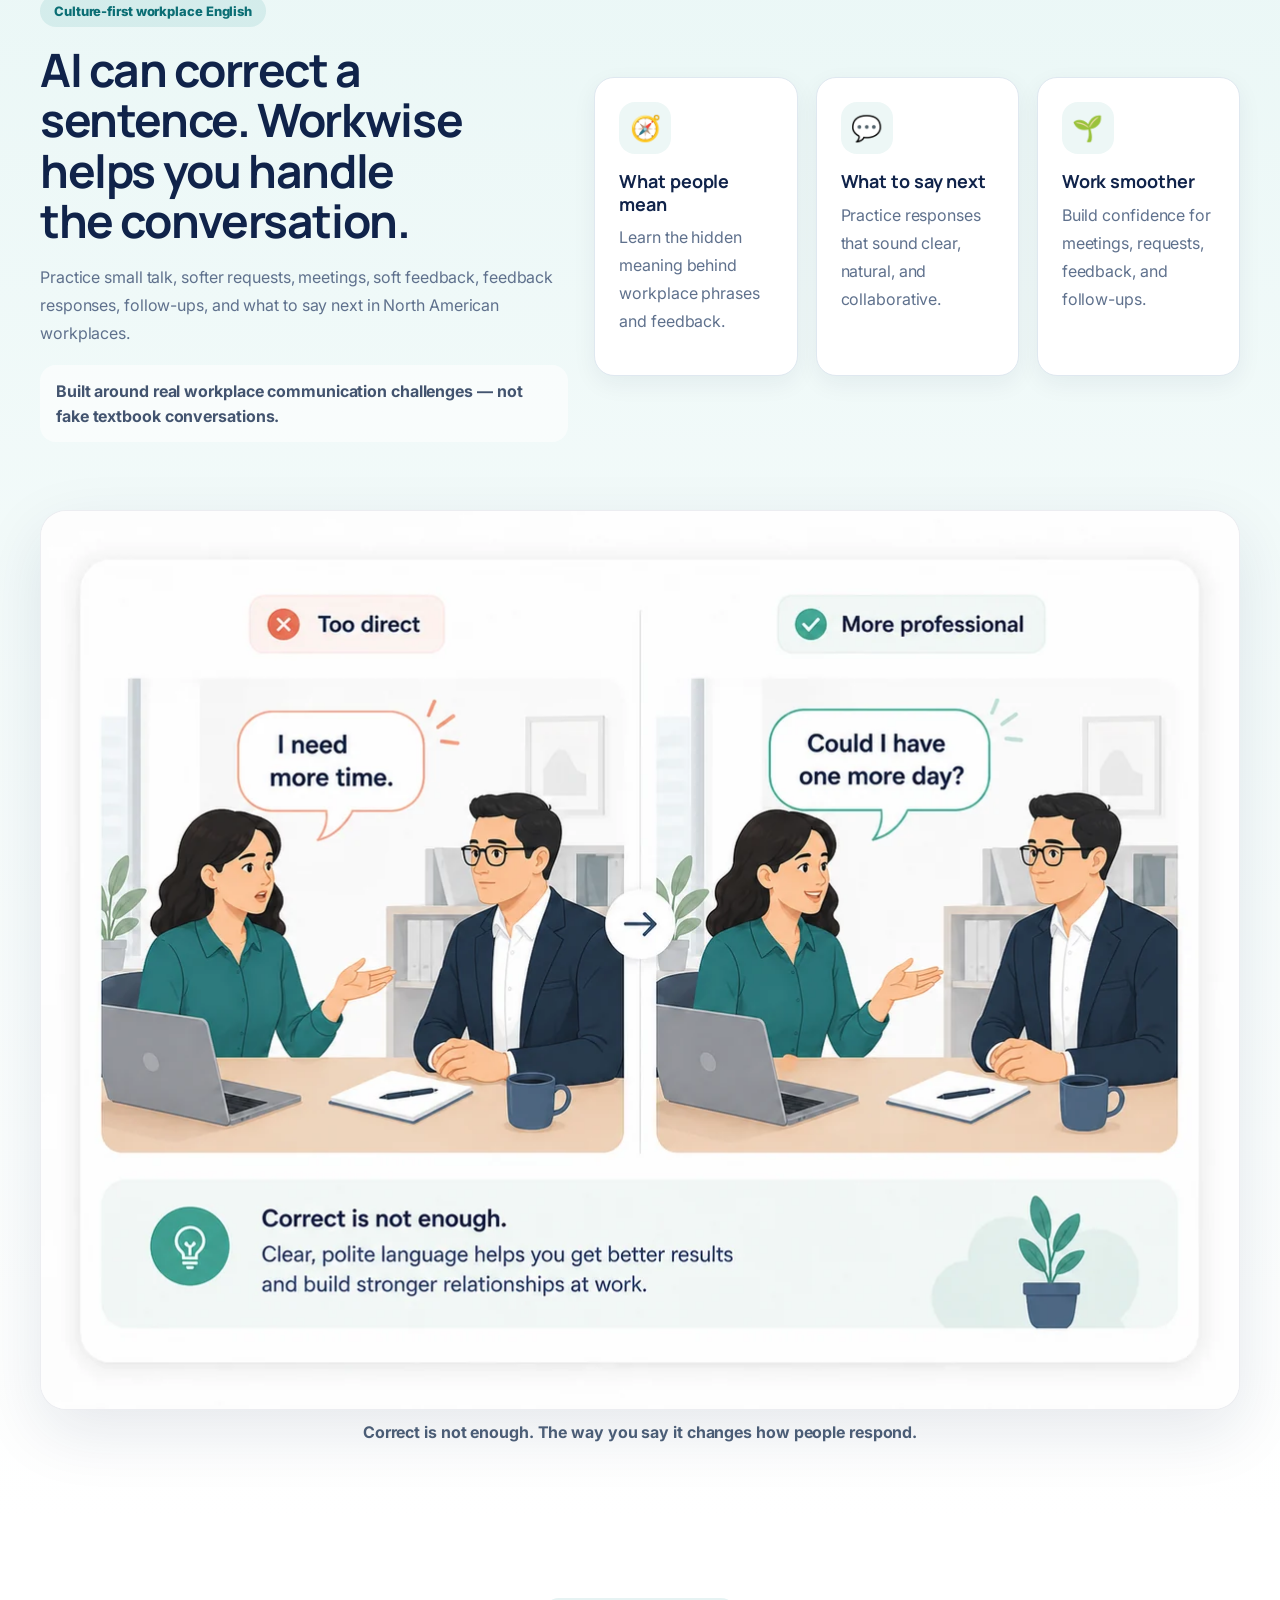
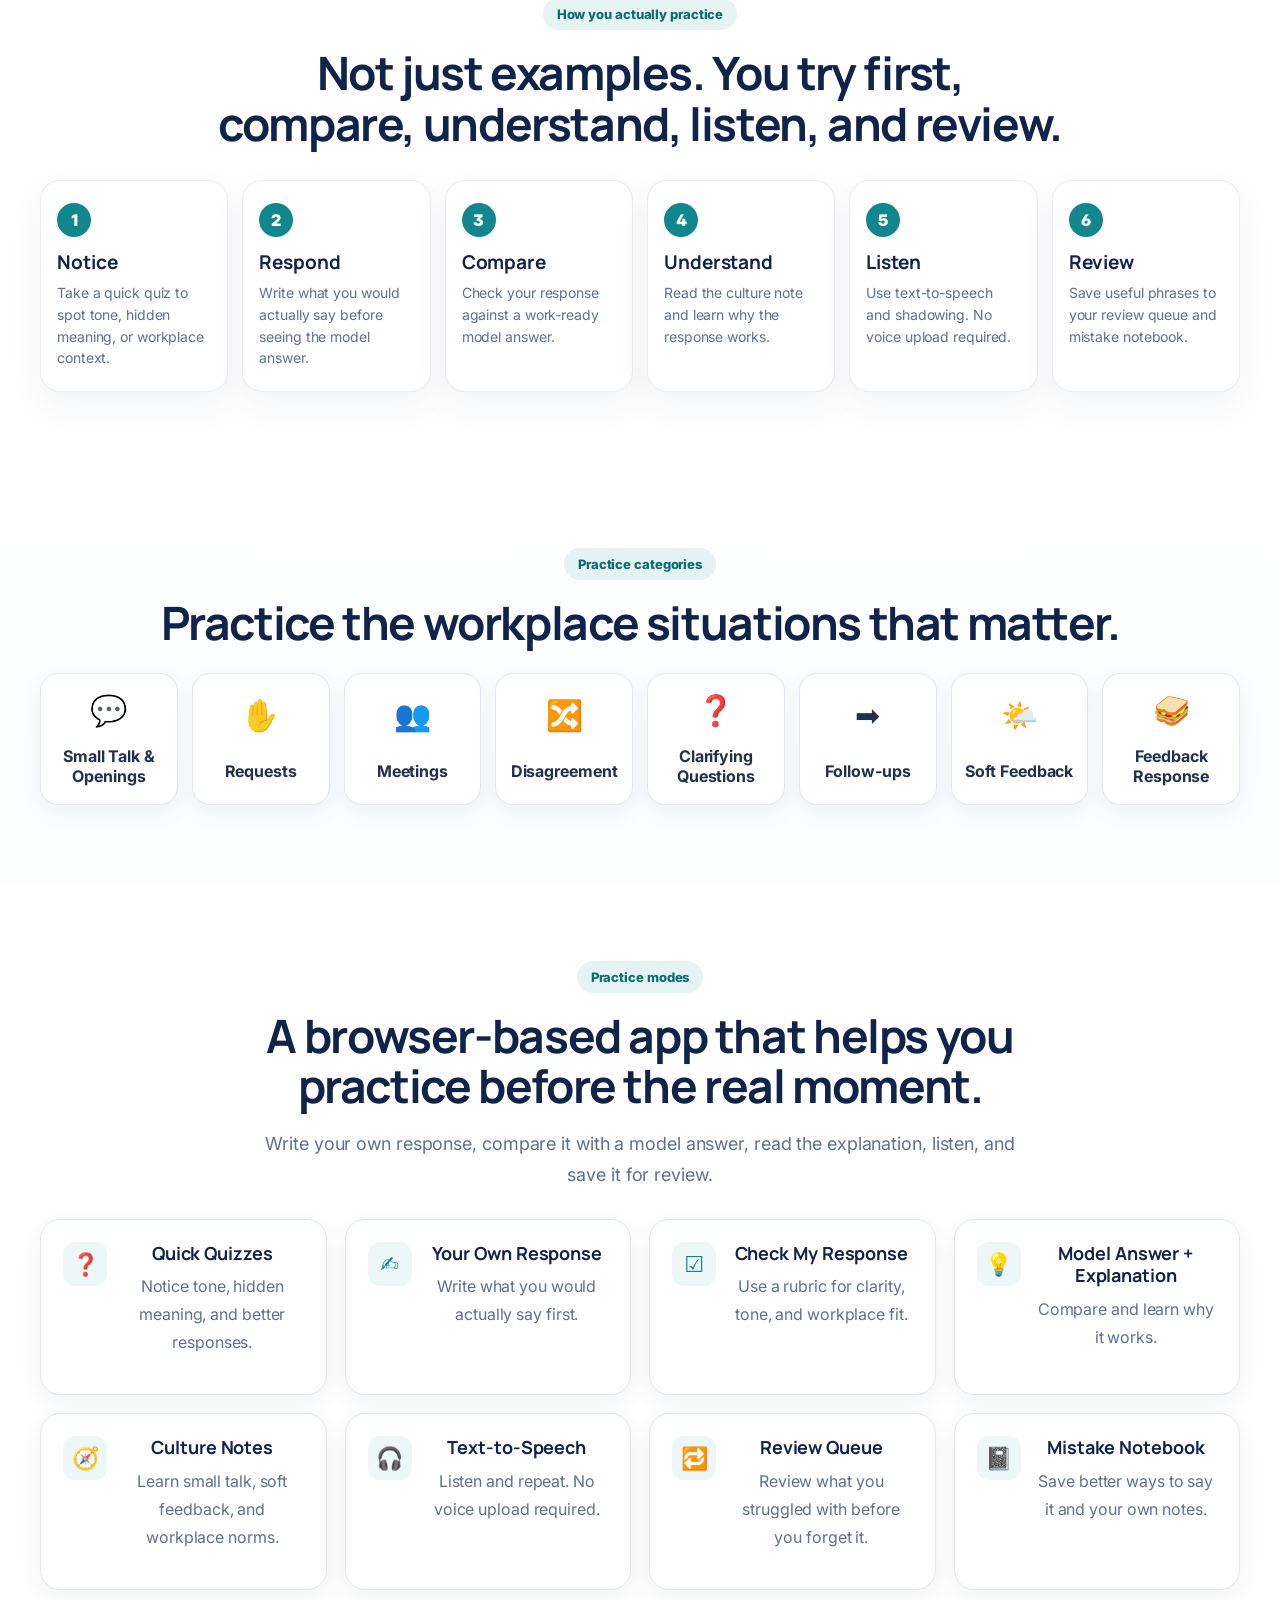
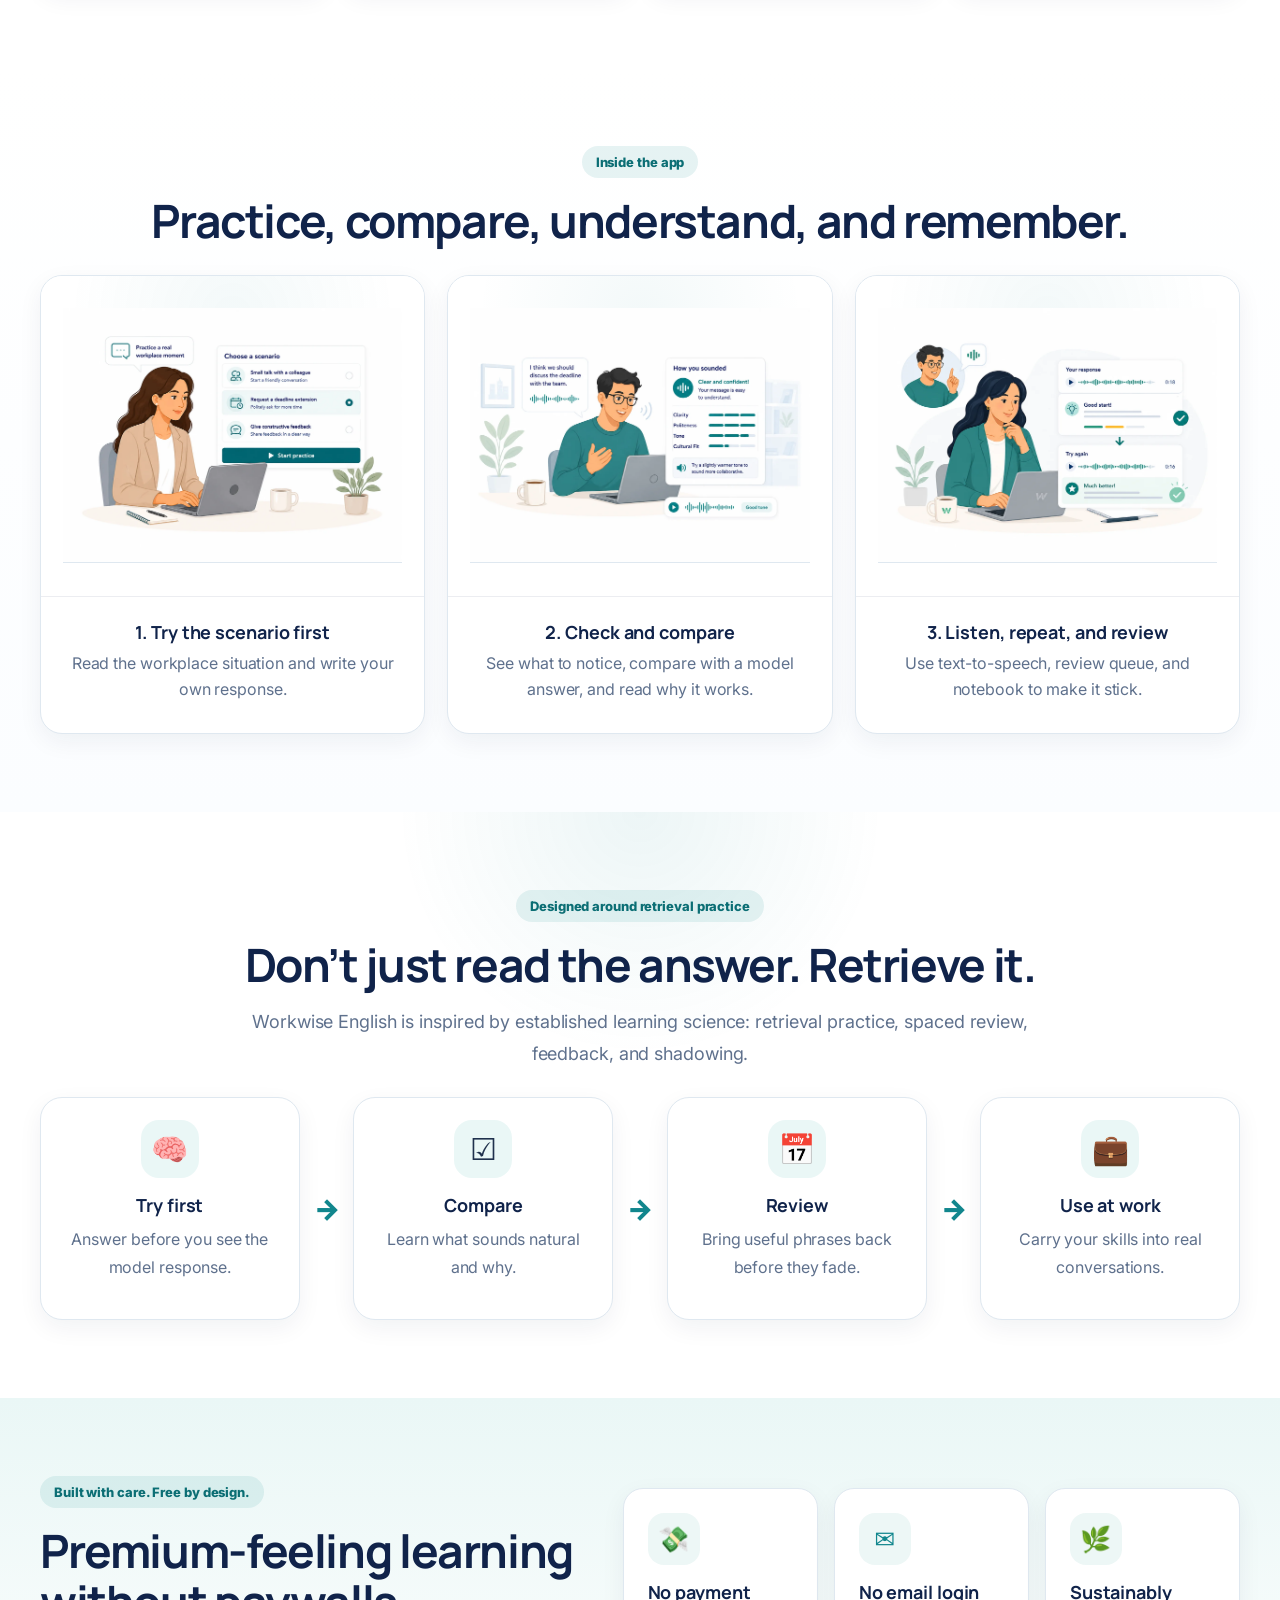
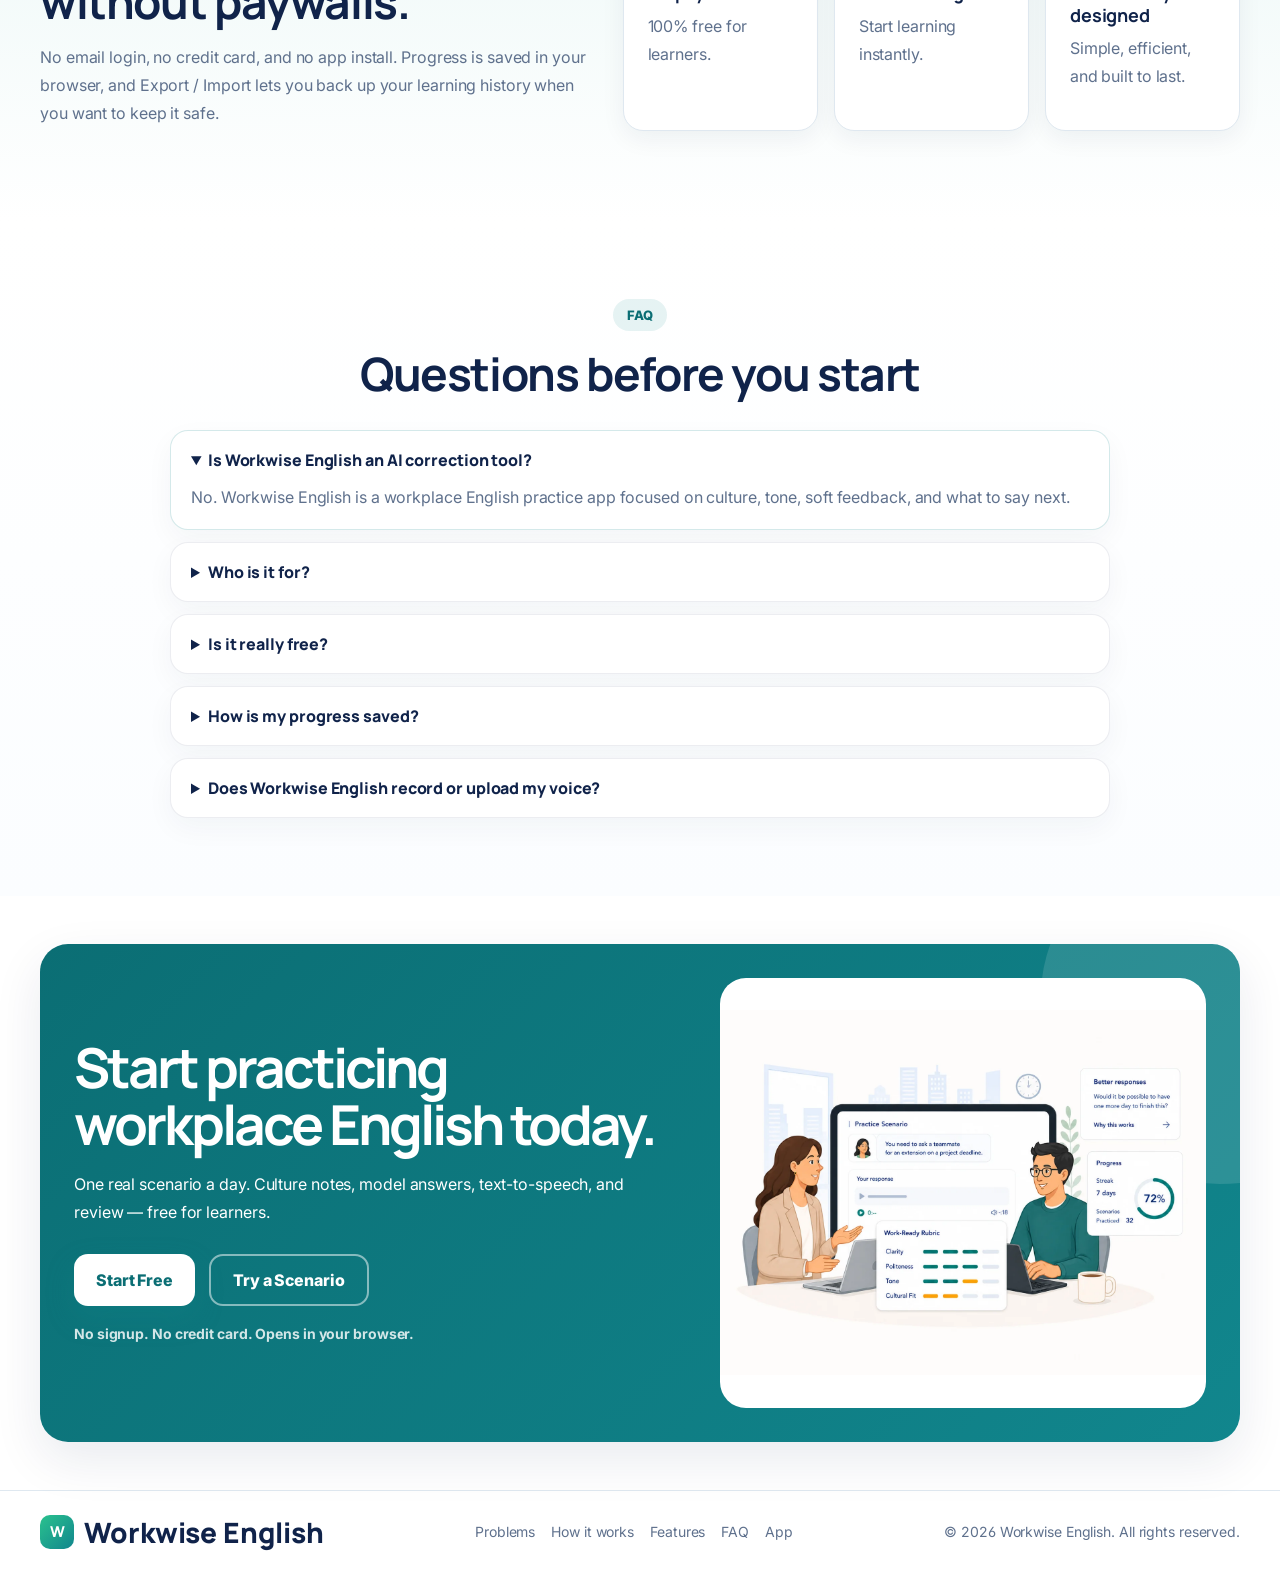
==== commit 730a313d: "Add files via upload" ====
--- a/index.html
+++ b/index.html
@@ -107,12 +107,29 @@
     <div class="container hero-v4-grid">
       <div class="hero-copy">
         <div class="eyebrow hero-eyebrow">Not another AI correction tool</div>
-        <h1 id="hero-title">Learn the culture behind workplace English.</h1>
-        <p class="hero-lead">Understand what people really mean. Know what to say next. Work smoother. Grow further.</p>
+        <h1 id="hero-title">
+          <span class="desktop-copy">Learn the culture behind workplace English.</span>
+          <span class="mobile-copy">Workplace English + culture practice.</span>
+        </h1>
+        <p class="hero-lead desktop-copy">Understand what people really mean. Know what to say next. Work smoother. Grow further.</p>
+        <p class="hero-lead mobile-copy">Know what people mean. Know what to say next.</p>
+
+        <div class="mobile-app-preview" aria-label="Workwise English mobile app preview">
+          <div class="preview-top">
+            <span>Workplace English practice</span>
+            <strong>Free</strong>
+          </div>
+          <div class="preview-scenario">Scenario: Ask for more time on a project.</div>
+          <div class="preview-row warning"><span>Your draft</span><b>I need more time.</b><em>Too direct</em></div>
+          <div class="preview-row success"><span>Better response</span><b>Could I have one more day?</b><em>Clear · Polite</em></div>
+          <div class="preview-note">Culture note: soft requests sound more collaborative.</div>
+        </div>
+
         <div class="hero-actions">
           <a class="btn btn-primary" href="/app/">Start Free</a>
           <a class="btn btn-secondary" href="/practice/">Try a Scenario</a>
         </div>
+        <p class="hero-cta-note">No signup. Opens in your browser.</p>
         <p class="hero-level">One real scenario a day · Free for learners</p>
         <p class="hero-trust-line">No email login · No credit card · No app install</p>
       </div>
--- a/assets/css/style.css
+++ b/assets/css/style.css
@@ -1333,3 +1333,263 @@
     font-size: 13px;
   }
 }
+
+
+/* ===== v4.4 mobile-first hero rebuild =====
+   Fixes mobile first-view: compact header, clear app preview, no oversized image above copy. */
+.mobile-copy,
+.mobile-app-preview {
+  display: none;
+}
+.hero-cta-note {
+  margin: -4px 0 14px;
+  color: #4b5d76;
+  font-size: 14px;
+  font-weight: 750;
+}
+@media (max-width: 720px) {
+  .desktop-copy {
+    display: none !important;
+  }
+  .mobile-copy {
+    display: inline !important;
+  }
+  .site-header {
+    position: sticky;
+    top: 0;
+    z-index: 50;
+    background: rgba(255,255,255,.94);
+    backdrop-filter: blur(14px);
+  }
+  .header-inner {
+    min-height: 62px !important;
+    gap: 10px;
+    padding-top: 8px;
+    padding-bottom: 8px;
+  }
+  .brand {
+    gap: 8px;
+    min-width: 0;
+    flex: 1 1 auto;
+  }
+  .brand-mark {
+    width: 40px !important;
+    height: 40px !important;
+    min-width: 40px;
+    border-radius: 12px !important;
+    font-size: 20px !important;
+  }
+  .brand span:last-child {
+    white-space: nowrap;
+    font-size: 22px !important;
+    line-height: 1 !important;
+    letter-spacing: -0.035em;
+  }
+  .header-actions {
+    flex: 0 0 auto;
+  }
+  .header-actions .btn {
+    height: 42px !important;
+    min-width: 104px !important;
+    padding: 0 14px !important;
+    border-radius: 14px !important;
+    font-size: 14px !important;
+    line-height: 1 !important;
+    justify-content: center !important;
+    text-align: center !important;
+  }
+
+  .hero-v4 {
+    padding: 18px 0 24px !important;
+  }
+  .hero-v4-grid {
+    display: block !important;
+  }
+  .hero-v4 .hero-copy {
+    max-width: none !important;
+  }
+  .hero-v4 .hero-visual-v4 {
+    display: none !important;
+  }
+  .hero-v4 .hero-eyebrow {
+    margin: 0 0 12px !important;
+    padding: 7px 12px !important;
+    font-size: 12px !important;
+  }
+  .hero-v4 h1 {
+    margin: 0 0 12px !important;
+    font-size: clamp(34px, 9.5vw, 43px) !important;
+    line-height: 1.02 !important;
+    letter-spacing: -0.06em !important;
+  }
+  .hero-v4 h1::after {
+    width: 66px !important;
+    height: 5px !important;
+    margin-top: 10px !important;
+  }
+  .hero-lead {
+    margin: 0 0 14px !important;
+    font-size: 16px !important;
+    line-height: 1.48 !important;
+  }
+  .mobile-app-preview {
+    display: block !important;
+    margin: 14px 0 16px;
+    padding: 14px;
+    border: 1px solid rgba(16,35,74,.10);
+    border-radius: 22px;
+    background:
+      radial-gradient(circle at 90% 0%, rgba(17,134,141,.12), transparent 42%),
+      #ffffff;
+    box-shadow: 0 18px 48px rgba(16,35,74,.10);
+    color: var(--navy);
+  }
+  .preview-top {
+    display: flex;
+    justify-content: space-between;
+    align-items: center;
+    gap: 10px;
+    padding-bottom: 10px;
+    border-bottom: 1px solid rgba(16,35,74,.08);
+    font-weight: 900;
+  }
+  .preview-top strong {
+    padding: 4px 8px;
+    border-radius: 999px;
+    background: rgba(17,134,141,.10);
+    color: #08767b;
+    font-size: 12px;
+  }
+  .preview-scenario {
+    margin: 10px 0;
+    padding: 10px 12px;
+    border-radius: 14px;
+    background: rgba(235,244,247,.75);
+    font-size: 13px;
+    font-weight: 800;
+  }
+  .preview-row {
+    display: grid;
+    gap: 5px;
+    margin: 8px 0;
+    padding: 10px 12px;
+    border-radius: 15px;
+    font-size: 12px;
+  }
+  .preview-row span {
+    font-weight: 850;
+  }
+  .preview-row b {
+    font-size: 15px;
+    line-height: 1.25;
+  }
+  .preview-row em {
+    justify-self: start;
+    font-style: normal;
+    font-size: 11px;
+    font-weight: 900;
+    padding: 4px 8px;
+    border-radius: 999px;
+  }
+  .preview-row.warning {
+    background: rgba(234,124,99,.10);
+    border: 1px solid rgba(234,124,99,.18);
+  }
+  .preview-row.warning span,
+  .preview-row.warning em {
+    color: #b8523f;
+  }
+  .preview-row.warning em {
+    background: rgba(234,124,99,.13);
+  }
+  .preview-row.success {
+    background: rgba(17,134,141,.09);
+    border: 1px solid rgba(17,134,141,.18);
+  }
+  .preview-row.success span,
+  .preview-row.success em {
+    color: #08767b;
+  }
+  .preview-row.success em {
+    background: rgba(17,134,141,.12);
+  }
+  .preview-note {
+    margin-top: 10px;
+    padding: 10px 12px;
+    border-radius: 14px;
+    background: rgba(16,35,74,.04);
+    color: #43546f;
+    font-size: 12px;
+    font-weight: 750;
+    line-height: 1.35;
+  }
+  .hero-actions {
+    display: grid !important;
+    grid-template-columns: 1fr 1fr;
+    gap: 10px !important;
+    margin: 0 0 8px !important;
+  }
+  .hero-actions .btn {
+    min-height: 46px !important;
+    width: 100%;
+    padding: 12px 8px !important;
+    justify-content: center !important;
+    text-align: center !important;
+    font-size: 15px !important;
+  }
+  .hero-cta-note {
+    margin: 2px 0 10px !important;
+    font-size: 12px !important;
+  }
+  .hero-level {
+    margin-top: 2px !important;
+    font-size: 12px !important;
+    line-height: 1.25;
+    padding: 7px 10px !important;
+  }
+  .hero-trust-line {
+    font-size: 12px !important;
+    line-height: 1.35;
+  }
+  .hero-benefits {
+    display: none !important;
+  }
+  .definition-line {
+    display: none !important;
+  }
+
+  /* Prevent explanation images from becoming tall distorted columns */
+  .difference-example {
+    margin-top: 18px !important;
+  }
+  .difference-example img {
+    width: 100% !important;
+    height: auto !important;
+    max-height: 260px !important;
+    object-fit: contain !important;
+    border-radius: 18px !important;
+  }
+
+  /* Final CTA should not dominate mobile */
+  .final-cta .inner {
+    padding: 26px 20px !important;
+  }
+  .final-cta h2 {
+    font-size: 28px !important;
+    line-height: 1.08 !important;
+  }
+  .final-cta p {
+    font-size: 14px !important;
+  }
+  .final-cta img {
+    display: none !important;
+  }
+  .footer .brand span:last-child {
+    white-space: normal;
+    font-size: 26px !important;
+  }
+  .footer-links {
+    gap: 18px !important;
+    font-size: 17px !important;
+  }
+}
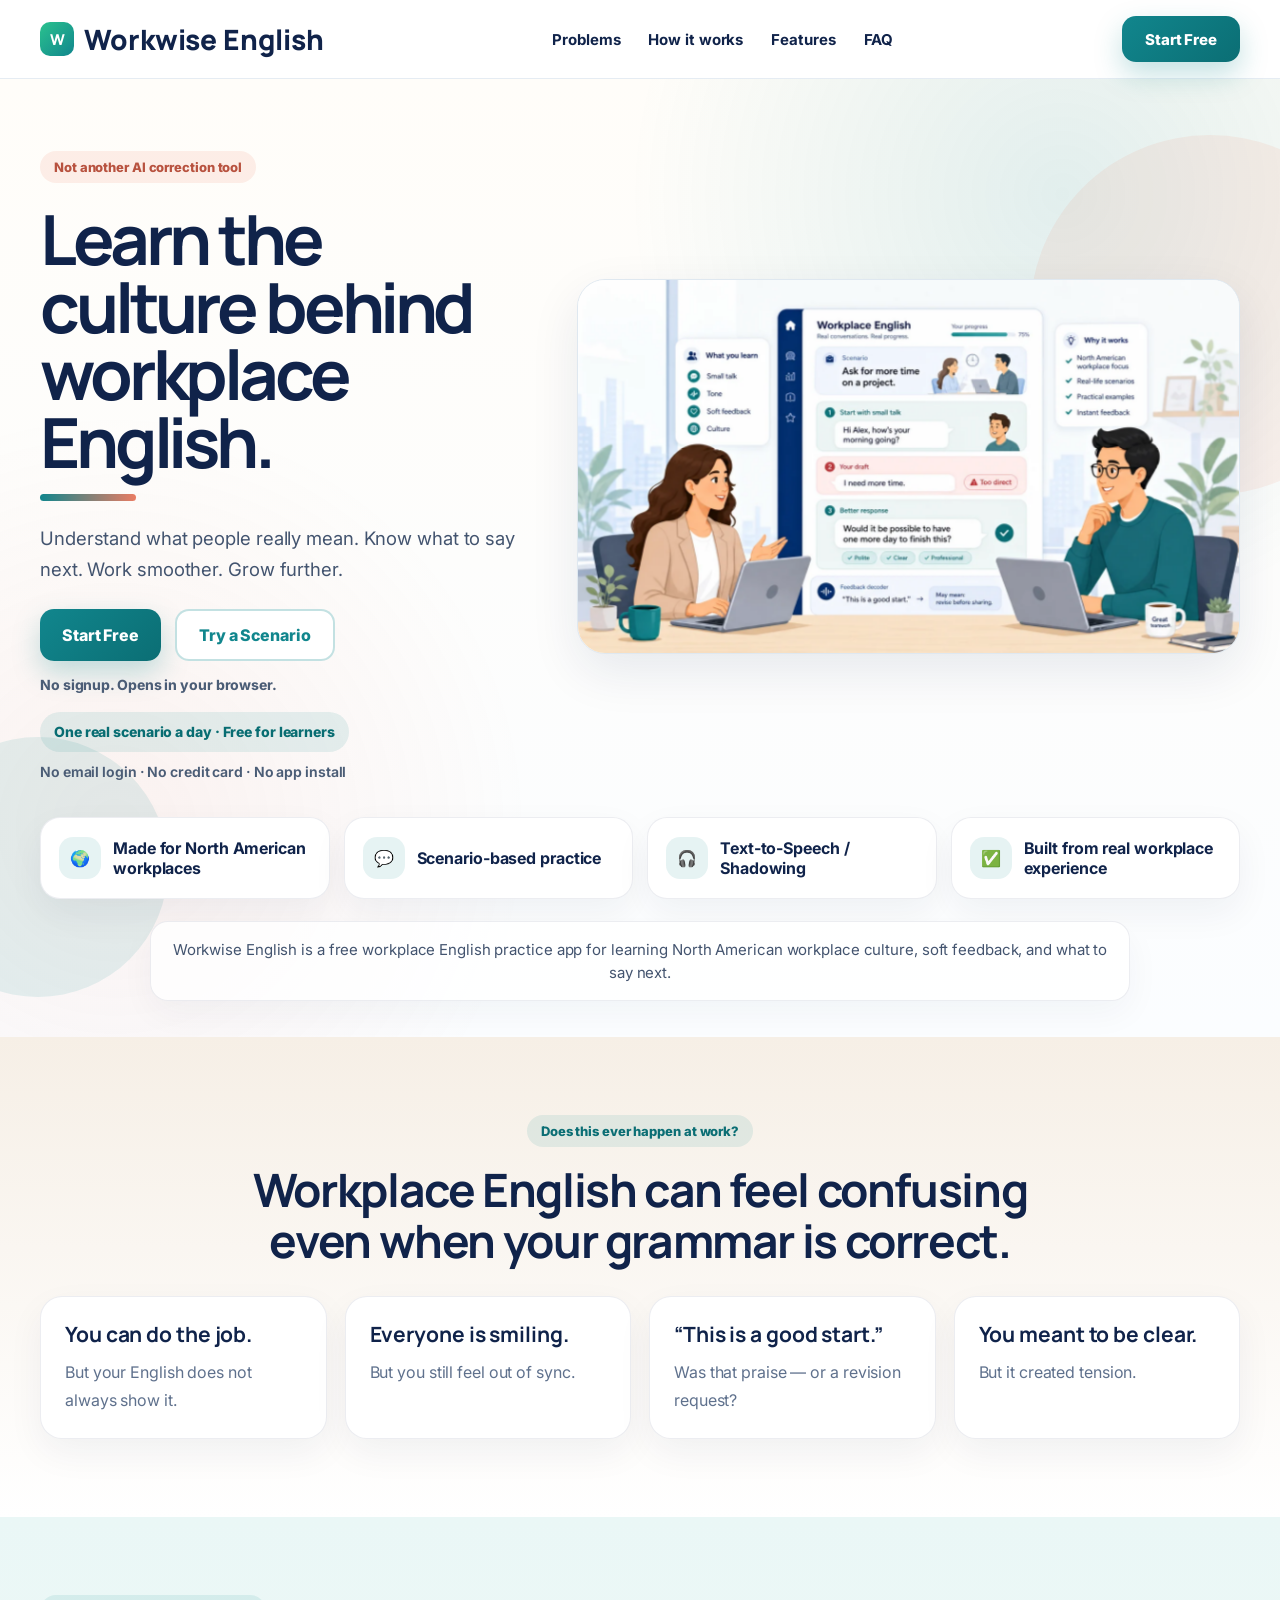
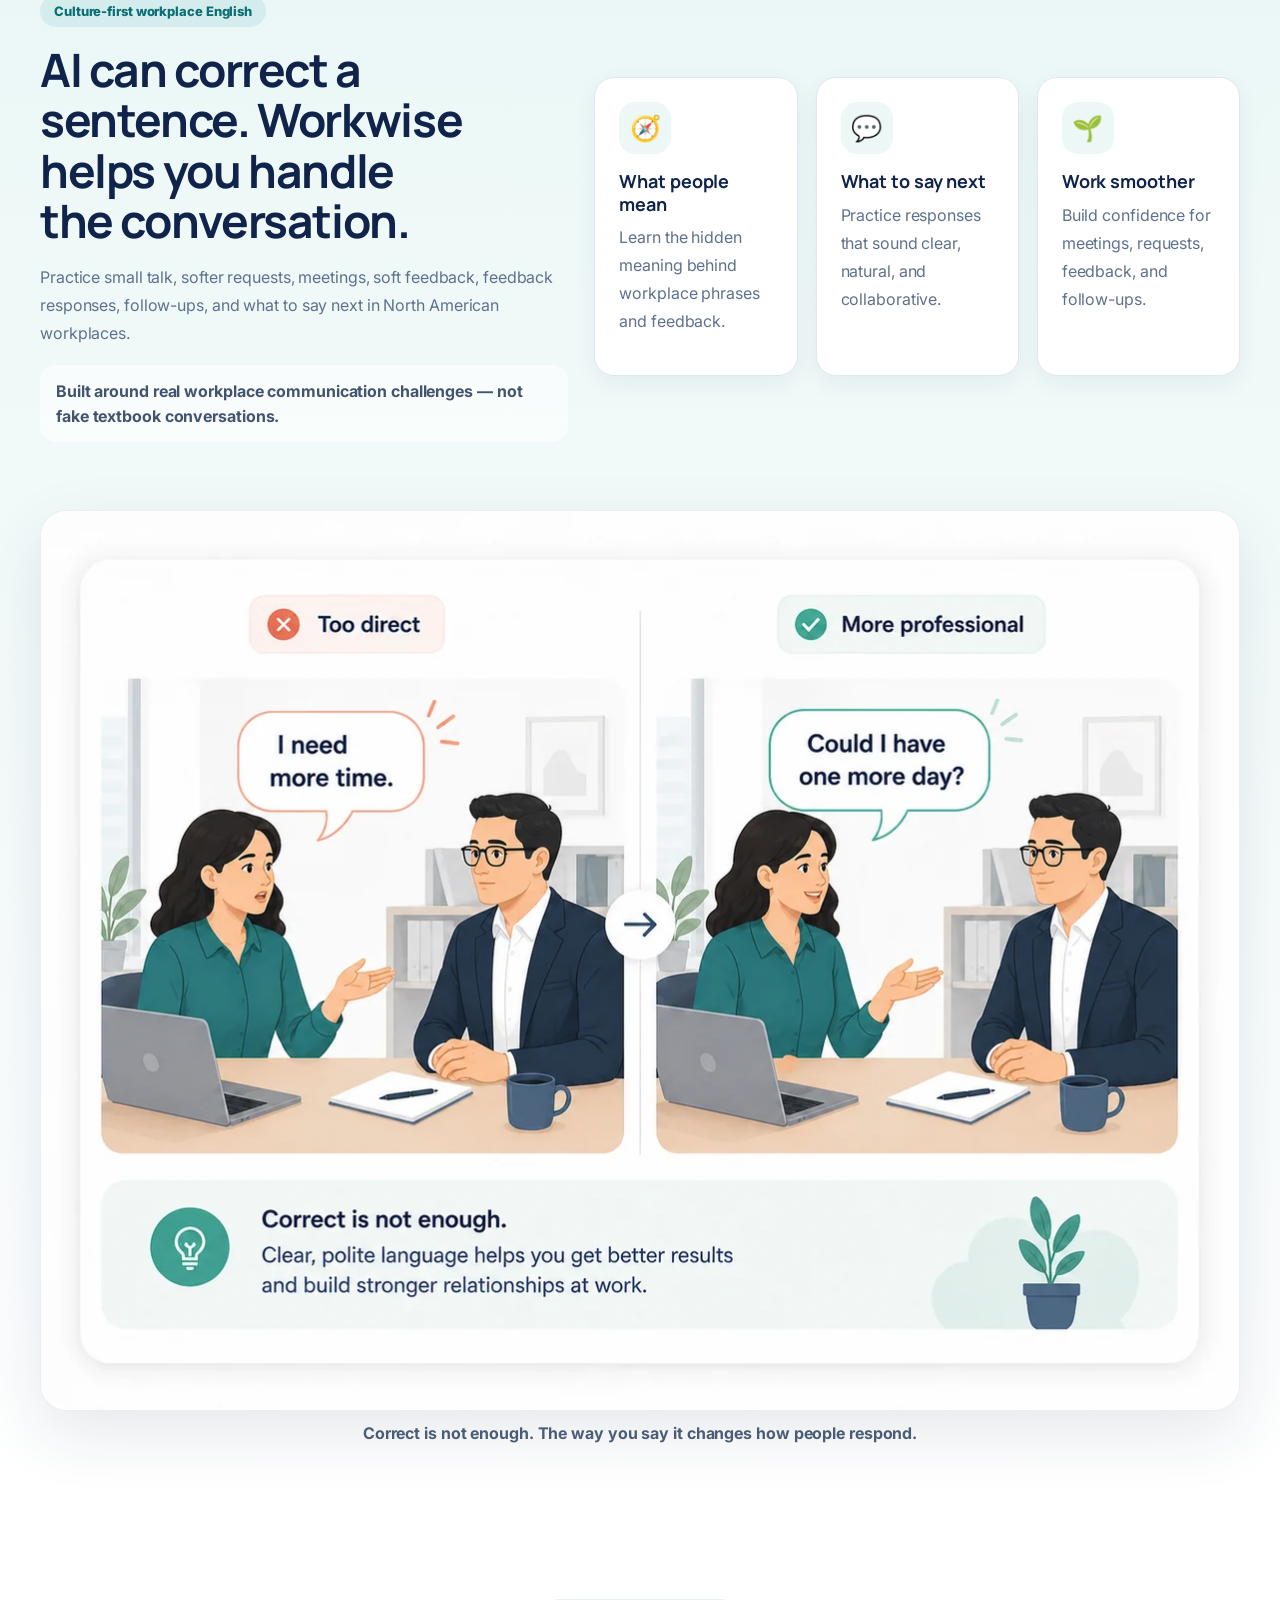
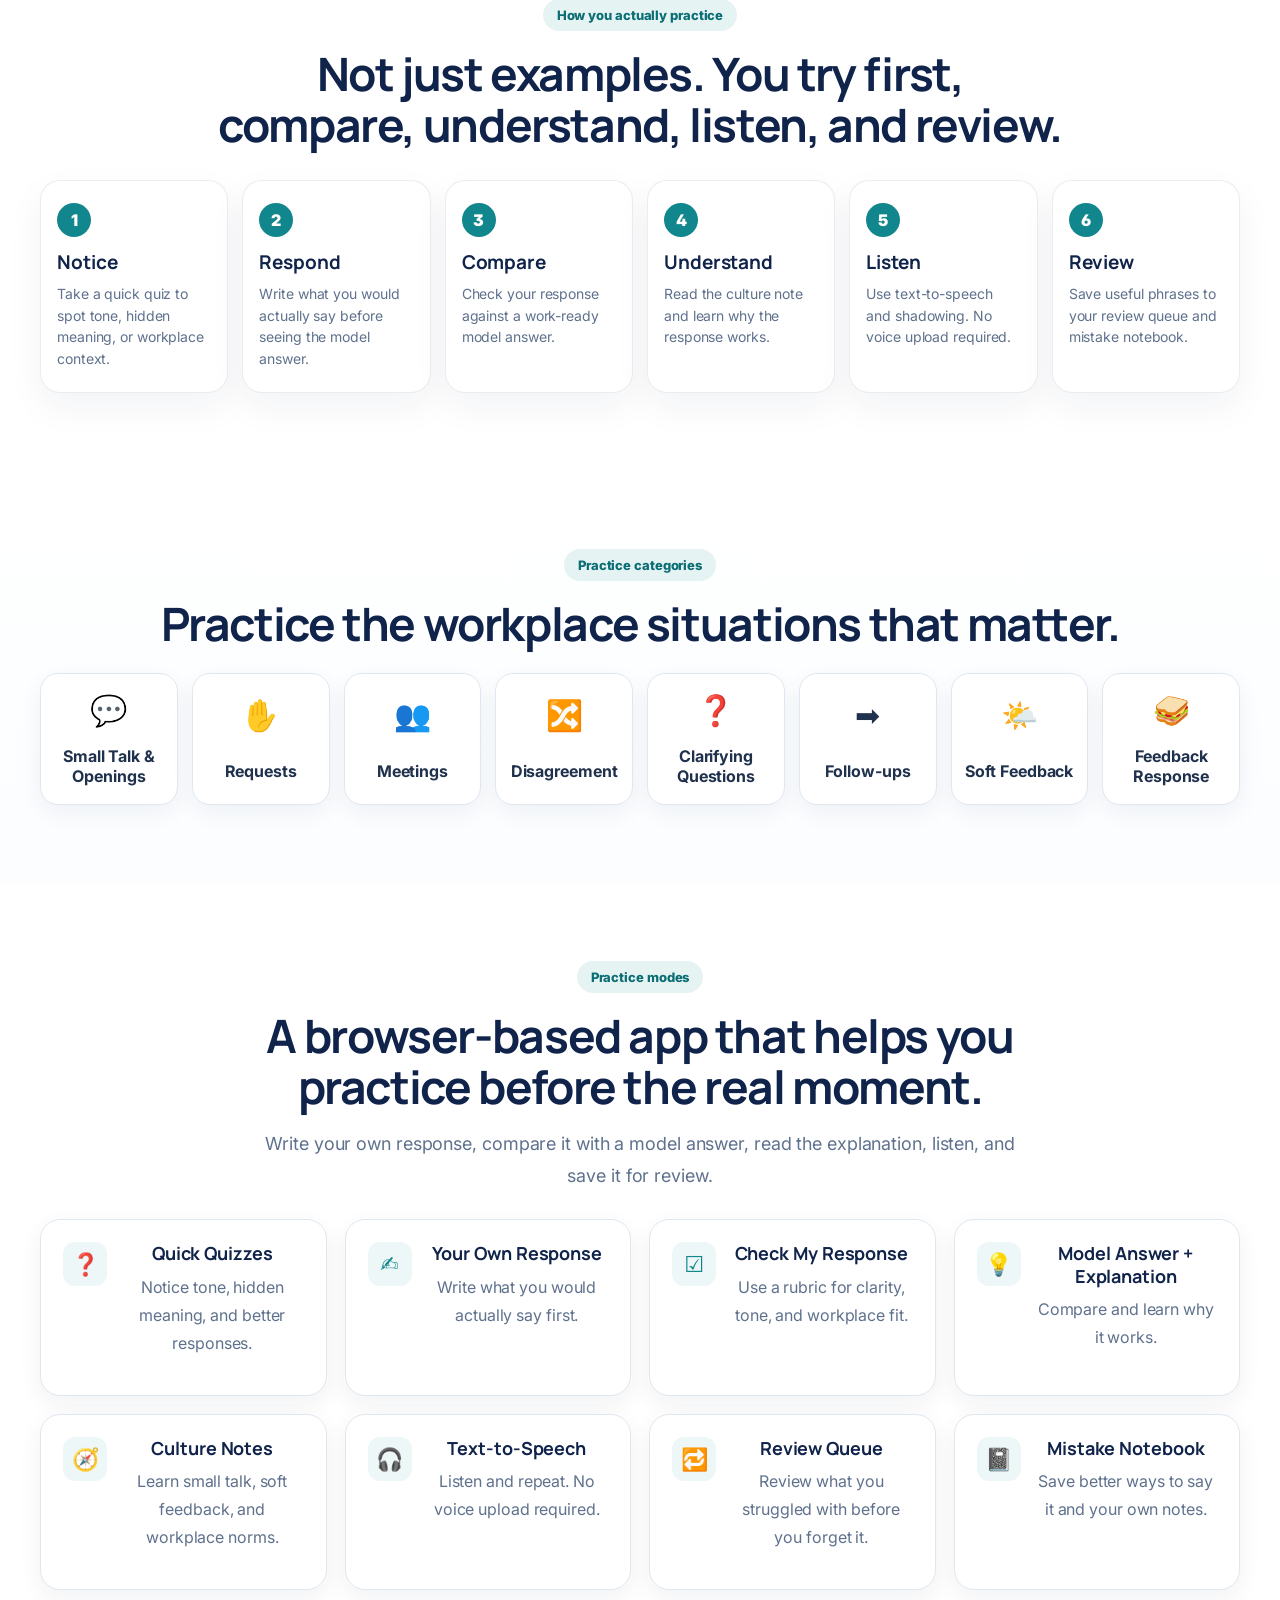
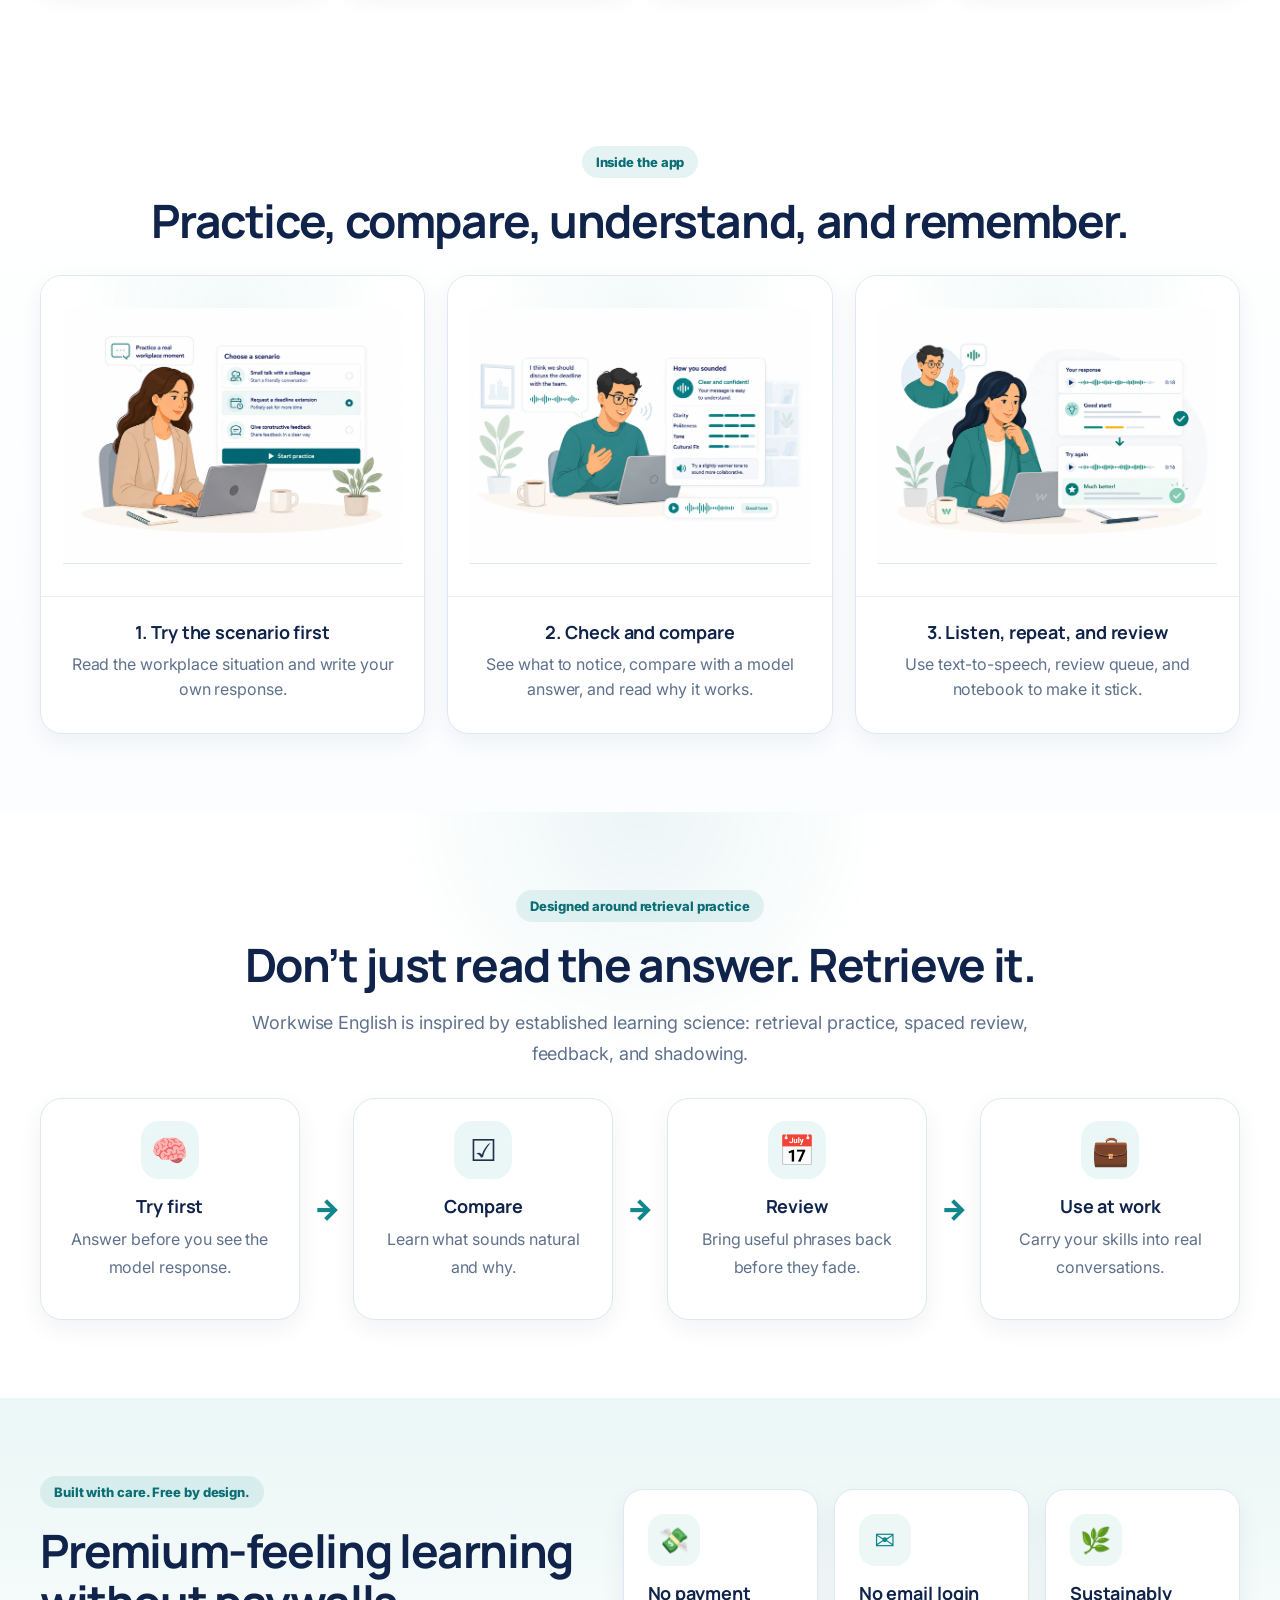
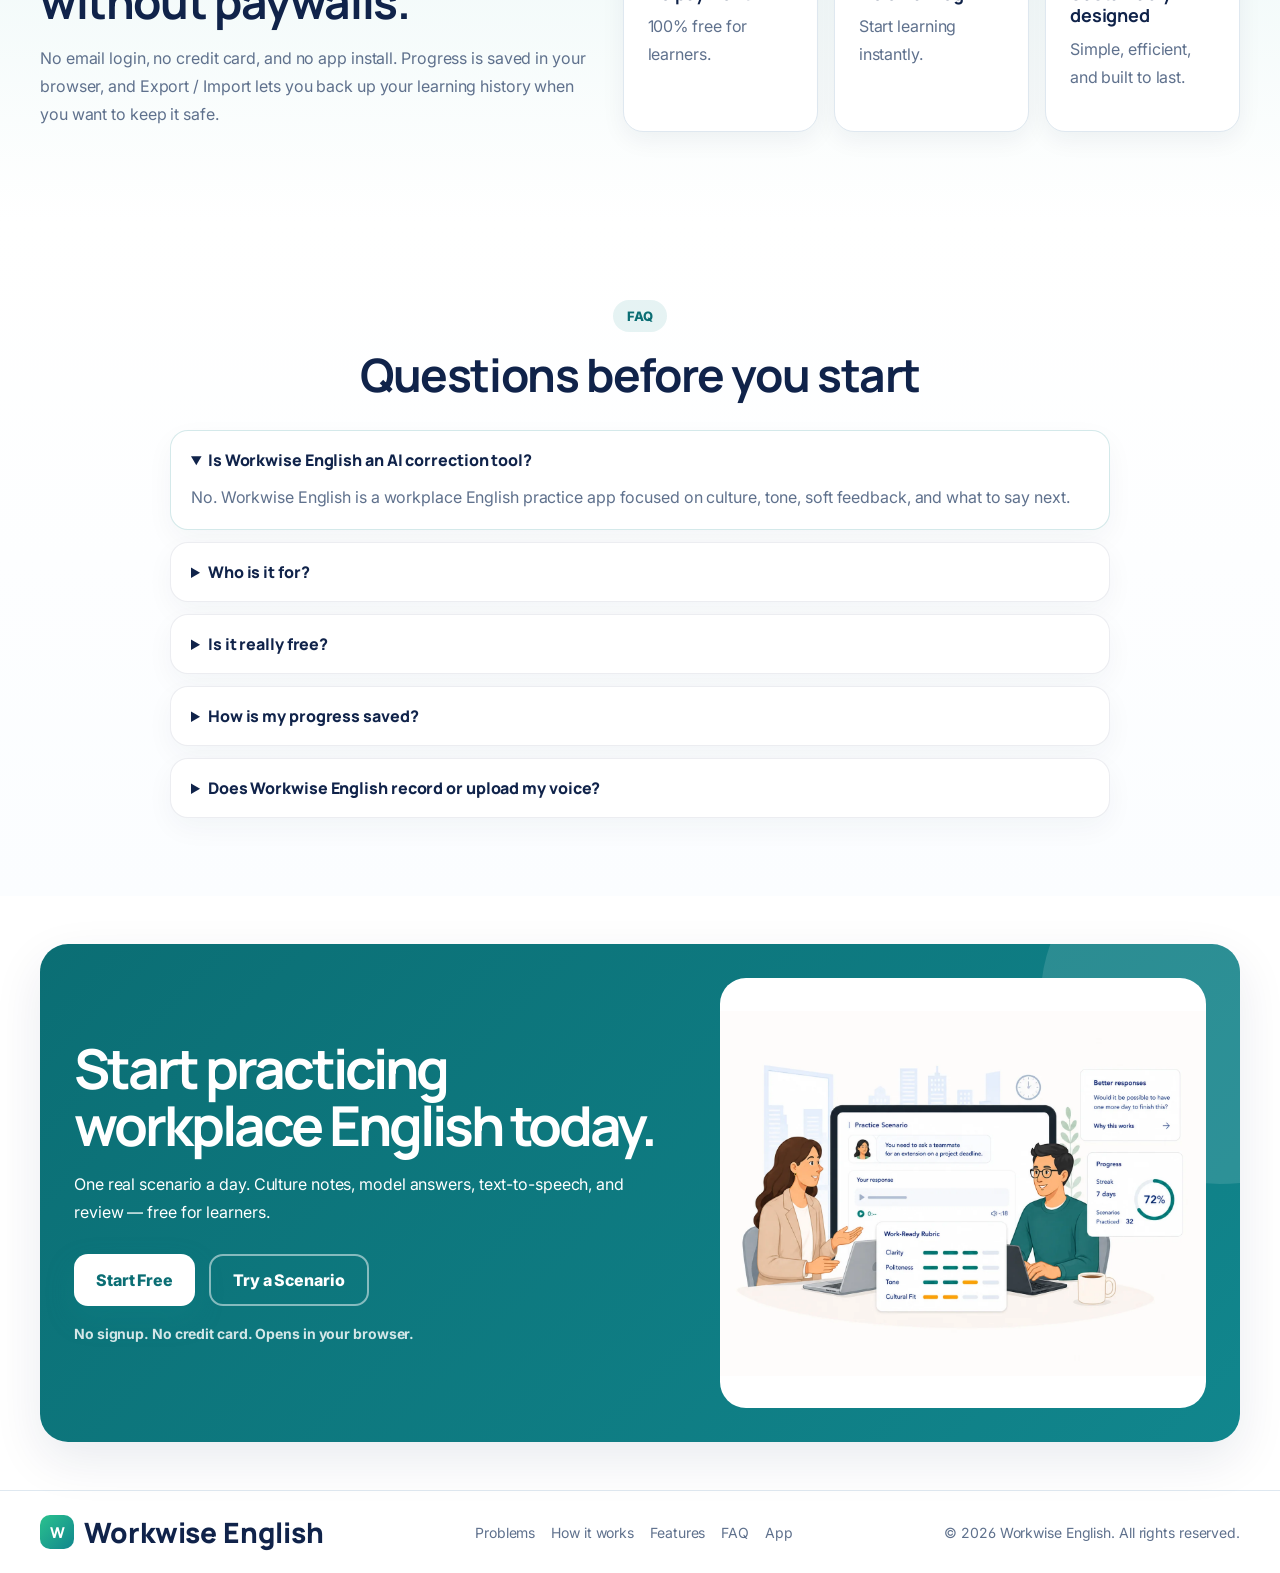
==== commit ac8ac2c9: "Add files via upload" ====
--- a/index.html
+++ b/index.html
@@ -107,24 +107,8 @@
     <div class="container hero-v4-grid">
       <div class="hero-copy">
         <div class="eyebrow hero-eyebrow">Not another AI correction tool</div>
-        <h1 id="hero-title">
-          <span class="desktop-copy">Learn the culture behind workplace English.</span>
-          <span class="mobile-copy">Workplace English + culture practice.</span>
-        </h1>
-        <p class="hero-lead desktop-copy">Understand what people really mean. Know what to say next. Work smoother. Grow further.</p>
-        <p class="hero-lead mobile-copy">Know what people mean. Know what to say next.</p>
-
-        <div class="mobile-app-preview" aria-label="Workwise English mobile app preview">
-          <div class="preview-top">
-            <span>Workplace English practice</span>
-            <strong>Free</strong>
-          </div>
-          <div class="preview-scenario">Scenario: Ask for more time on a project.</div>
-          <div class="preview-row warning"><span>Your draft</span><b>I need more time.</b><em>Too direct</em></div>
-          <div class="preview-row success"><span>Better response</span><b>Could I have one more day?</b><em>Clear · Polite</em></div>
-          <div class="preview-note">Culture note: soft requests sound more collaborative.</div>
-        </div>
-
+        <h1 id="hero-title"><span class="desktop-copy">Learn the culture behind workplace English.</span><span class="mobile-copy">Workplace English + culture practice.</span></h1>
+        <p class="hero-lead desktop-copy">Understand what people really mean. Know what to say next. Work smoother. Grow further.</p><p class="hero-lead mobile-copy">Know what people mean. Know what to say next.</p>
         <div class="hero-actions">
           <a class="btn btn-primary" href="/app/">Start Free</a>
           <a class="btn btn-secondary" href="/practice/">Try a Scenario</a>
@@ -135,7 +119,7 @@
       </div>
       <div class="hero-visual hero-visual-v4">
         <picture>
-          <source media="(max-width: 767px)" srcset="/assets/images/lp/workwise-english-mobile-first-hero.webp">
+          <source media="(max-width: 767px)" srcset="/assets/images/lp/workwise-english-mobile-responsive-hero.webp">
           <img src="/assets/images/lp/workwise-english-workplace-culture-practice-hero-desktop.webp"
                alt="Workwise English app showing workplace English culture practice, soft feedback, and what to say next"
                width="1400" height="800" fetchpriority="high" decoding="async">
--- a/assets/css/style.css
+++ b/assets/css/style.css
@@ -1266,9 +1266,16 @@
 }
 
 
-/* ===== v4.3 GitHub-ready mobile first-view fix =====
-   Mobile users must immediately understand what the app is.
-   Show the mobile-first hero image first, then the HTML copy and CTA. */
+/* ===== v4.5 responsive mobile Hero with image visible ===== */
+.mobile-copy {
+  display: none;
+}
+.hero-cta-note {
+  margin: -4px 0 14px;
+  color: #4b5d76;
+  font-size: 14px;
+  font-weight: 750;
+}
 .difference-example {
   grid-column: 1 / -1;
   margin: 26px 0 0;
@@ -1276,6 +1283,7 @@
 }
 .difference-example img {
   width: 100%;
+  height: auto;
   display: block;
   border-radius: 26px;
   border: 1px solid rgba(16,35,74,.08);
@@ -1288,65 +1296,7 @@
   font-weight: 700;
   text-align: center;
 }
-@media (max-width: 720px) {
-  .hero-v4 {
-    padding-top: 12px;
-  }
-  .hero-v4-grid {
-    gap: 18px;
-  }
-  .hero-v4 .hero-visual-v4 {
-    order: 1 !important;
-  }
-  .hero-v4 .hero-copy {
-    order: 2 !important;
-  }
-  .hero-v4 .hero-visual-v4 img {
-    width: 100%;
-    max-height: 520px;
-    object-fit: contain;
-    border-radius: 22px;
-  }
-  .hero-v4 .hero-eyebrow {
-    margin-top: 4px;
-    margin-bottom: 12px;
-  }
-  .hero-v4 h1 {
-    font-size: clamp(34px, 9.4vw, 44px);
-    line-height: 1.03;
-  }
-  .hero-lead {
-    font-size: 16px;
-    line-height: 1.55;
-  }
-  .definition-line {
-    margin-top: 14px;
-  }
-  .difference-example {
-    margin-top: 20px;
-  }
-  .difference-example img {
-    border-radius: 20px;
-  }
-  .difference-example figcaption {
-    text-align: left;
-    font-size: 13px;
-  }
-}
-
-
-/* ===== v4.4 mobile-first hero rebuild =====
-   Fixes mobile first-view: compact header, clear app preview, no oversized image above copy. */
-.mobile-copy,
-.mobile-app-preview {
-  display: none;
-}
-.hero-cta-note {
-  margin: -4px 0 14px;
-  color: #4b5d76;
-  font-size: 14px;
-  font-weight: 750;
-}
+
 @media (max-width: 720px) {
   .desktop-copy {
     display: none !important;
@@ -1358,19 +1308,19 @@
     position: sticky;
     top: 0;
     z-index: 50;
-    background: rgba(255,255,255,.94);
+    background: rgba(255,255,255,.95);
     backdrop-filter: blur(14px);
   }
   .header-inner {
     min-height: 62px !important;
-    gap: 10px;
     padding-top: 8px;
     padding-bottom: 8px;
+    gap: 10px;
   }
   .brand {
     gap: 8px;
+    flex: 1 1 auto;
     min-width: 0;
-    flex: 1 1 auto;
   }
   .brand-mark {
     width: 40px !important;
@@ -1400,128 +1350,56 @@
   }
 
   .hero-v4 {
-    padding: 18px 0 24px !important;
+    padding: 12px 0 24px !important;
   }
   .hero-v4-grid {
+    display: flex !important;
+    flex-direction: column !important;
+    gap: 14px !important;
+  }
+  /* Image stays visible on mobile and appears first */
+  .hero-v4 .hero-visual-v4 {
     display: block !important;
+    order: 1 !important;
+    width: 100%;
   }
   .hero-v4 .hero-copy {
+    order: 2 !important;
     max-width: none !important;
   }
-  .hero-v4 .hero-visual-v4 {
-    display: none !important;
+  .hero-v4 .hero-visual-v4 picture,
+  .hero-v4 .hero-visual-v4 img {
+    display: block !important;
+    width: 100% !important;
+  }
+  .hero-v4 .hero-visual-v4 img {
+    height: auto !important;
+    max-height: 235px !important;
+    object-fit: contain !important;
+    object-position: center center !important;
+    border-radius: 20px !important;
+    box-shadow: 0 14px 38px rgba(16,35,74,.10) !important;
   }
   .hero-v4 .hero-eyebrow {
-    margin: 0 0 12px !important;
+    margin: 2px 0 10px !important;
     padding: 7px 12px !important;
     font-size: 12px !important;
   }
   .hero-v4 h1 {
-    margin: 0 0 12px !important;
-    font-size: clamp(34px, 9.5vw, 43px) !important;
+    margin: 0 0 10px !important;
+    font-size: clamp(32px, 8.8vw, 40px) !important;
     line-height: 1.02 !important;
-    letter-spacing: -0.06em !important;
+    letter-spacing: -0.058em !important;
   }
   .hero-v4 h1::after {
-    width: 66px !important;
+    width: 60px !important;
     height: 5px !important;
     margin-top: 10px !important;
   }
   .hero-lead {
-    margin: 0 0 14px !important;
+    margin: 0 0 12px !important;
     font-size: 16px !important;
     line-height: 1.48 !important;
-  }
-  .mobile-app-preview {
-    display: block !important;
-    margin: 14px 0 16px;
-    padding: 14px;
-    border: 1px solid rgba(16,35,74,.10);
-    border-radius: 22px;
-    background:
-      radial-gradient(circle at 90% 0%, rgba(17,134,141,.12), transparent 42%),
-      #ffffff;
-    box-shadow: 0 18px 48px rgba(16,35,74,.10);
-    color: var(--navy);
-  }
-  .preview-top {
-    display: flex;
-    justify-content: space-between;
-    align-items: center;
-    gap: 10px;
-    padding-bottom: 10px;
-    border-bottom: 1px solid rgba(16,35,74,.08);
-    font-weight: 900;
-  }
-  .preview-top strong {
-    padding: 4px 8px;
-    border-radius: 999px;
-    background: rgba(17,134,141,.10);
-    color: #08767b;
-    font-size: 12px;
-  }
-  .preview-scenario {
-    margin: 10px 0;
-    padding: 10px 12px;
-    border-radius: 14px;
-    background: rgba(235,244,247,.75);
-    font-size: 13px;
-    font-weight: 800;
-  }
-  .preview-row {
-    display: grid;
-    gap: 5px;
-    margin: 8px 0;
-    padding: 10px 12px;
-    border-radius: 15px;
-    font-size: 12px;
-  }
-  .preview-row span {
-    font-weight: 850;
-  }
-  .preview-row b {
-    font-size: 15px;
-    line-height: 1.25;
-  }
-  .preview-row em {
-    justify-self: start;
-    font-style: normal;
-    font-size: 11px;
-    font-weight: 900;
-    padding: 4px 8px;
-    border-radius: 999px;
-  }
-  .preview-row.warning {
-    background: rgba(234,124,99,.10);
-    border: 1px solid rgba(234,124,99,.18);
-  }
-  .preview-row.warning span,
-  .preview-row.warning em {
-    color: #b8523f;
-  }
-  .preview-row.warning em {
-    background: rgba(234,124,99,.13);
-  }
-  .preview-row.success {
-    background: rgba(17,134,141,.09);
-    border: 1px solid rgba(17,134,141,.18);
-  }
-  .preview-row.success span,
-  .preview-row.success em {
-    color: #08767b;
-  }
-  .preview-row.success em {
-    background: rgba(17,134,141,.12);
-  }
-  .preview-note {
-    margin-top: 10px;
-    padding: 10px 12px;
-    border-radius: 14px;
-    background: rgba(16,35,74,.04);
-    color: #43546f;
-    font-size: 12px;
-    font-weight: 750;
-    line-height: 1.35;
   }
   .hero-actions {
     display: grid !important;
@@ -1538,11 +1416,11 @@
     font-size: 15px !important;
   }
   .hero-cta-note {
-    margin: 2px 0 10px !important;
+    margin: 0 0 8px !important;
     font-size: 12px !important;
   }
   .hero-level {
-    margin-top: 2px !important;
+    margin: 0 0 8px !important;
     font-size: 12px !important;
     line-height: 1.25;
     padding: 7px 10px !important;
@@ -1552,13 +1430,28 @@
     line-height: 1.35;
   }
   .hero-benefits {
-    display: none !important;
+    display: grid !important;
+    grid-template-columns: 1fr 1fr !important;
+    gap: 10px !important;
+    margin-top: 18px !important;
+  }
+  .benefit-card {
+    min-height: 58px !important;
+    padding: 12px !important;
+    font-size: 12px !important;
+    border-radius: 16px !important;
+  }
+  .benefit-card span {
+    width: 32px !important;
+    height: 32px !important;
+    min-width: 32px !important;
+    border-radius: 10px !important;
   }
   .definition-line {
     display: none !important;
   }
 
-  /* Prevent explanation images from becoming tall distorted columns */
+  /* Prevent large explanation visuals from turning into stretched columns */
   .difference-example {
     margin-top: 18px !important;
   }
@@ -1569,8 +1462,12 @@
     object-fit: contain !important;
     border-radius: 18px !important;
   }
-
-  /* Final CTA should not dominate mobile */
+  .difference-example figcaption {
+    text-align: left !important;
+    font-size: 13px !important;
+  }
+
+  /* Final CTA image is still visible but compact */
   .final-cta .inner {
     padding: 26px 20px !important;
   }
@@ -1582,14 +1479,79 @@
     font-size: 14px !important;
   }
   .final-cta img {
-    display: none !important;
+    display: block !important;
+    width: 100% !important;
+    max-height: 220px !important;
+    object-fit: contain !important;
+    margin-top: 12px;
   }
   .footer .brand span:last-child {
     white-space: normal;
     font-size: 26px !important;
   }
-  .footer-links {
-    gap: 18px !important;
-    font-size: 17px !important;
-  }
-}
+}
+
+
+/* ===== v4.6 hard override: mobile Hero image MUST be visible =====
+   This block intentionally comes last in the CSS file. */
+@media (max-width: 720px) {
+  .hero-v4-grid {
+    display: flex !important;
+    flex-direction: column !important;
+    gap: 14px !important;
+  }
+
+  .hero-v4 .hero-visual,
+  .hero-v4 .hero-visual-v4,
+  .hero-v4 .latest-hero-visual {
+    display: block !important;
+    visibility: visible !important;
+    opacity: 1 !important;
+    order: 1 !important;
+    width: 100% !important;
+    margin: 0 0 4px !important;
+    padding: 0 !important;
+    overflow: hidden !important;
+    border-radius: 20px !important;
+    background: #ffffff !important;
+  }
+
+  .hero-v4 .hero-visual-v4 picture,
+  .hero-v4 .hero-visual-v4 source,
+  .hero-v4 .hero-visual-v4 img,
+  .hero-v4 .hero-visual picture,
+  .hero-v4 .hero-visual img {
+    visibility: visible !important;
+    opacity: 1 !important;
+  }
+
+  .hero-v4 .hero-visual-v4 picture,
+  .hero-v4 .hero-visual picture {
+    display: block !important;
+    width: 100% !important;
+    aspect-ratio: 16 / 9 !important;
+    overflow: hidden !important;
+  }
+
+  .hero-v4 .hero-visual-v4 img,
+  .hero-v4 .hero-visual img {
+    display: block !important;
+    width: 100% !important;
+    height: 100% !important;
+    max-height: none !important;
+    min-height: 0 !important;
+    object-fit: cover !important;
+    object-position: center center !important;
+    border-radius: 20px !important;
+    box-shadow: 0 14px 38px rgba(16,35,74,.10) !important;
+  }
+
+  .hero-v4 .hero-copy {
+    order: 2 !important;
+    width: 100% !important;
+  }
+
+  .mobile-app-preview {
+    display: none !important;
+  }
+}
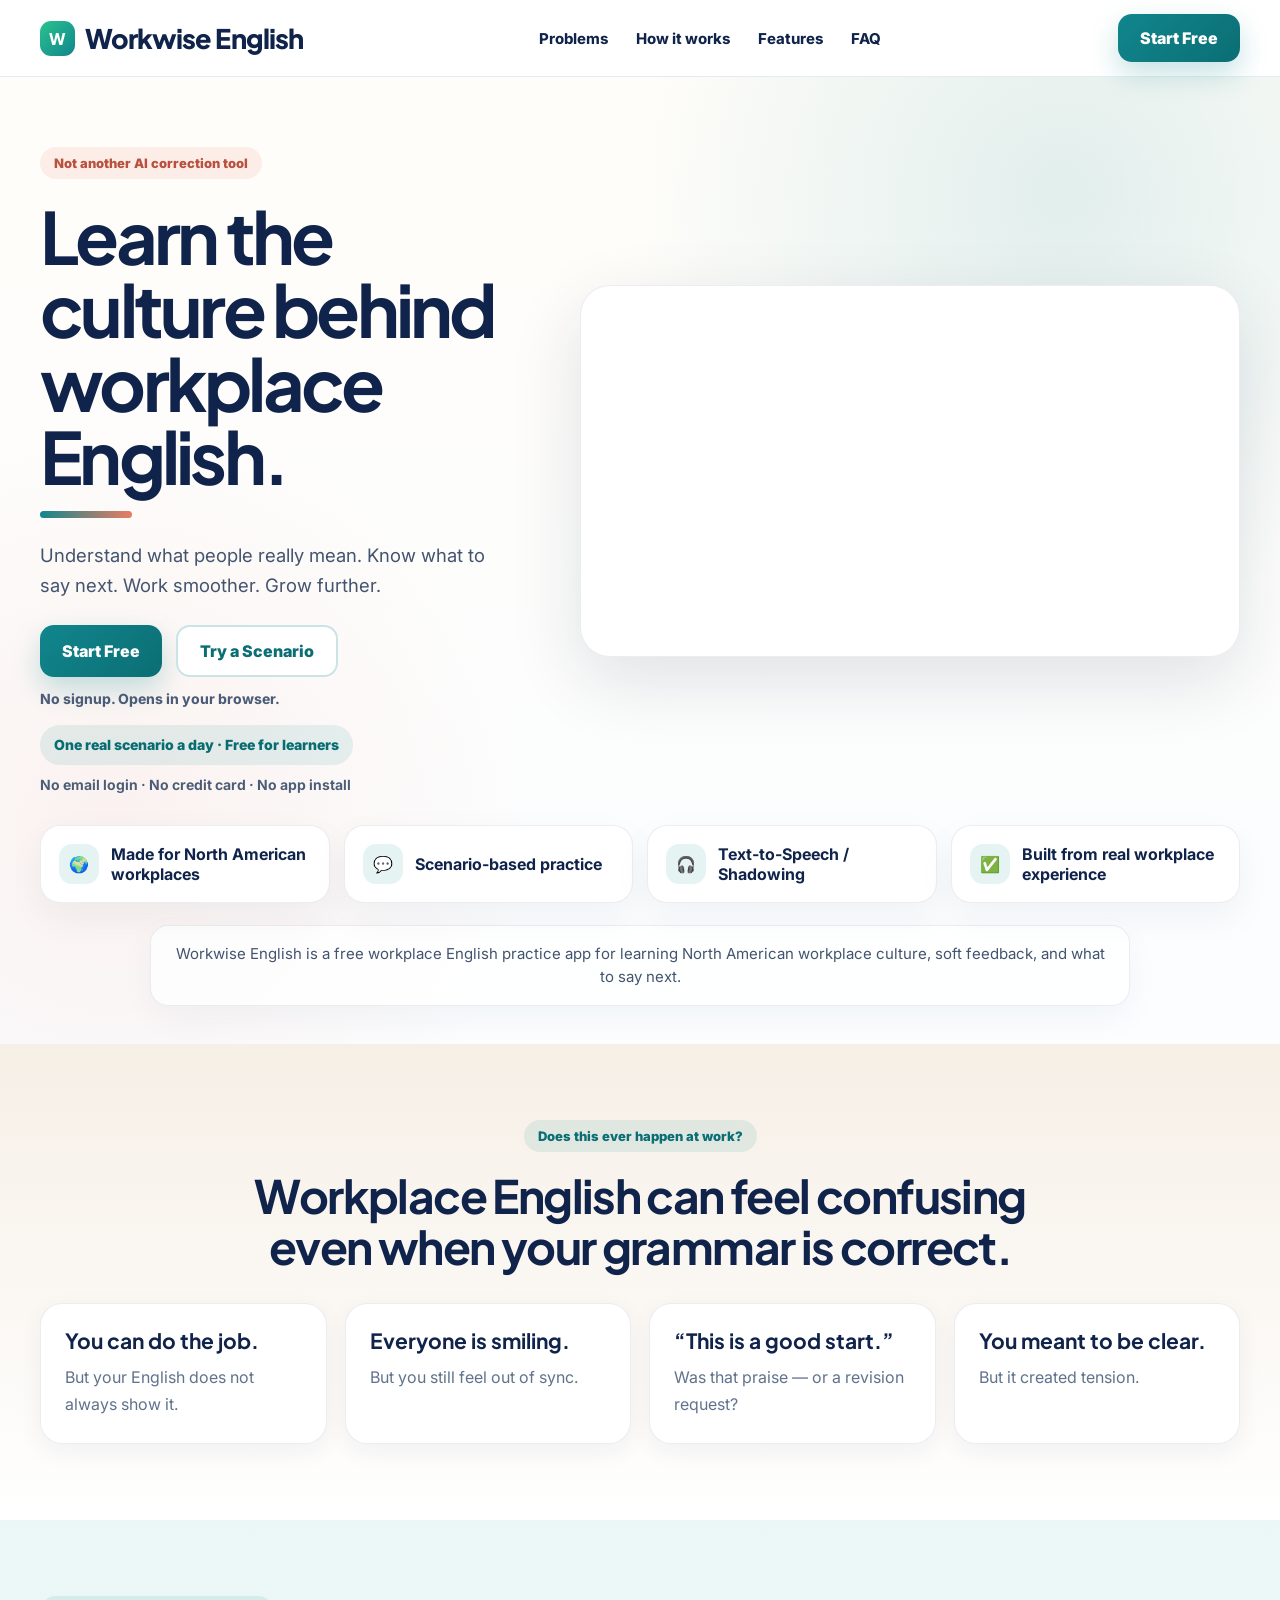
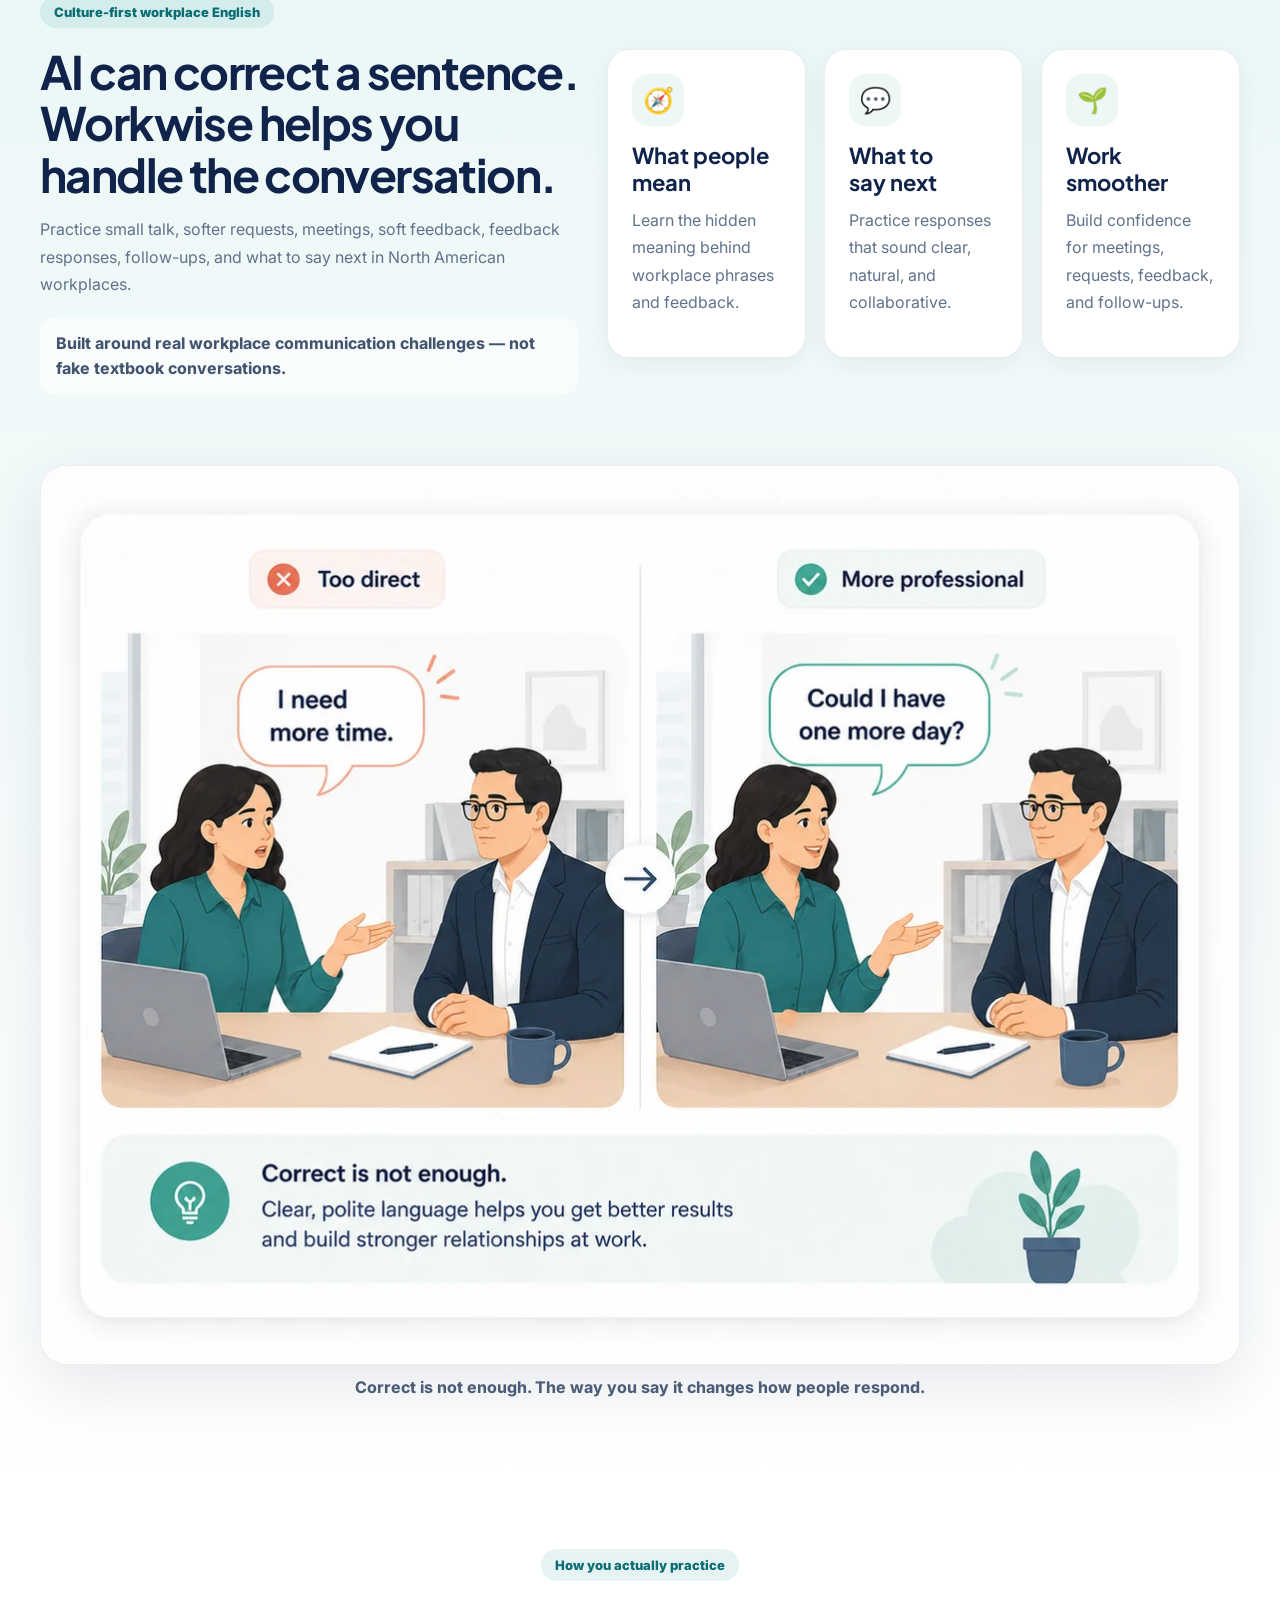
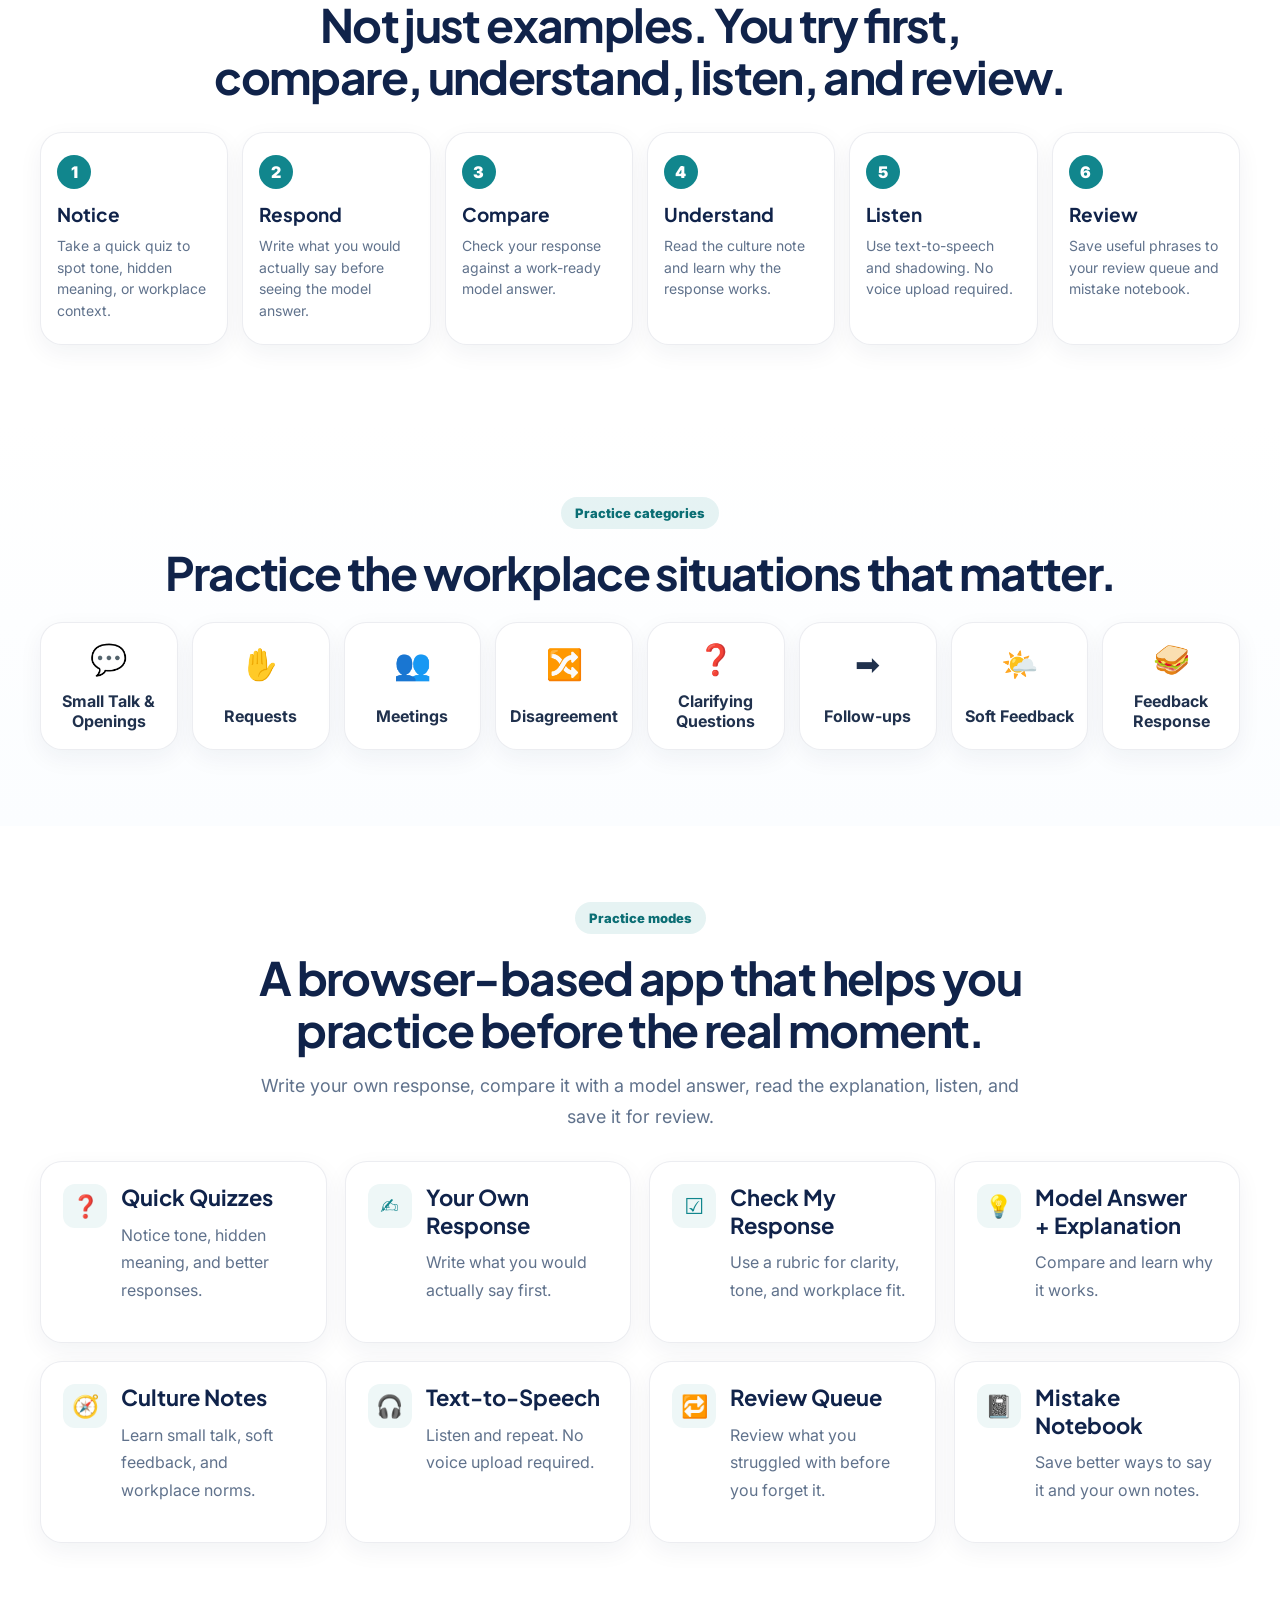
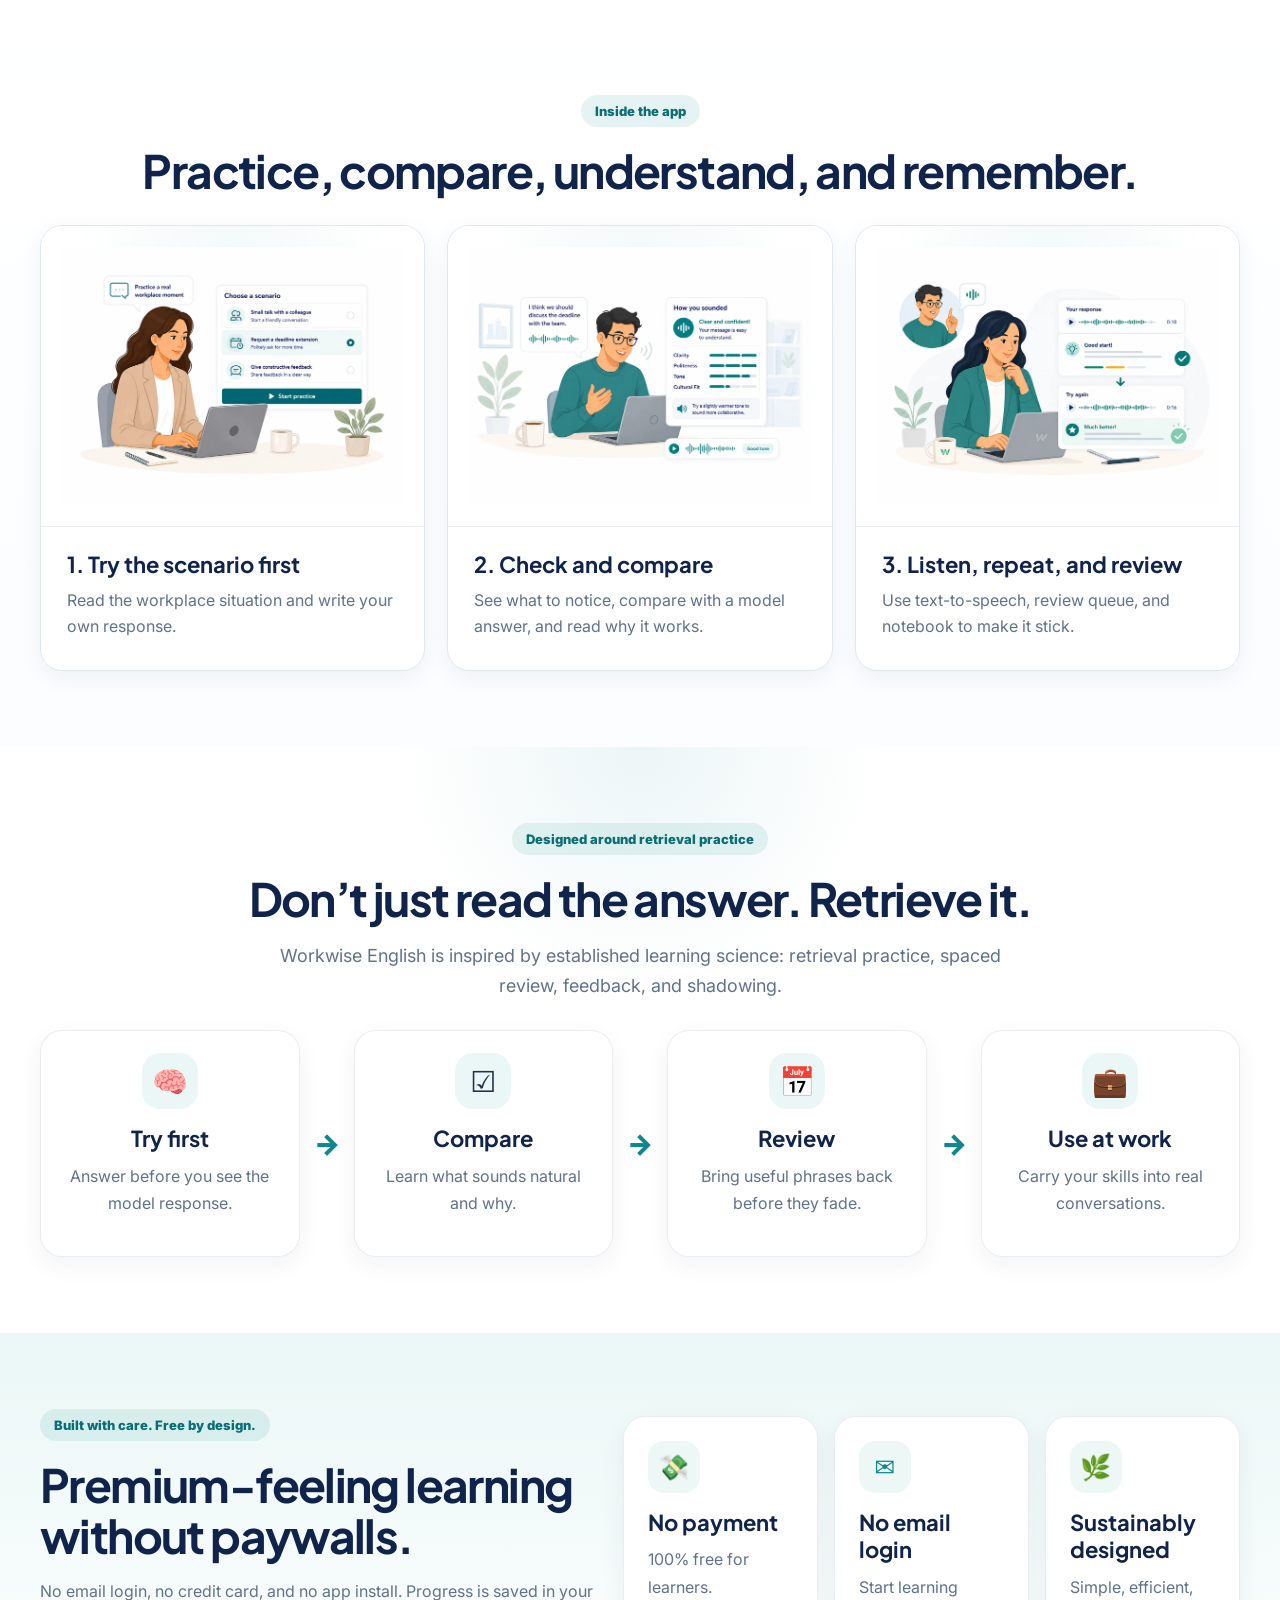
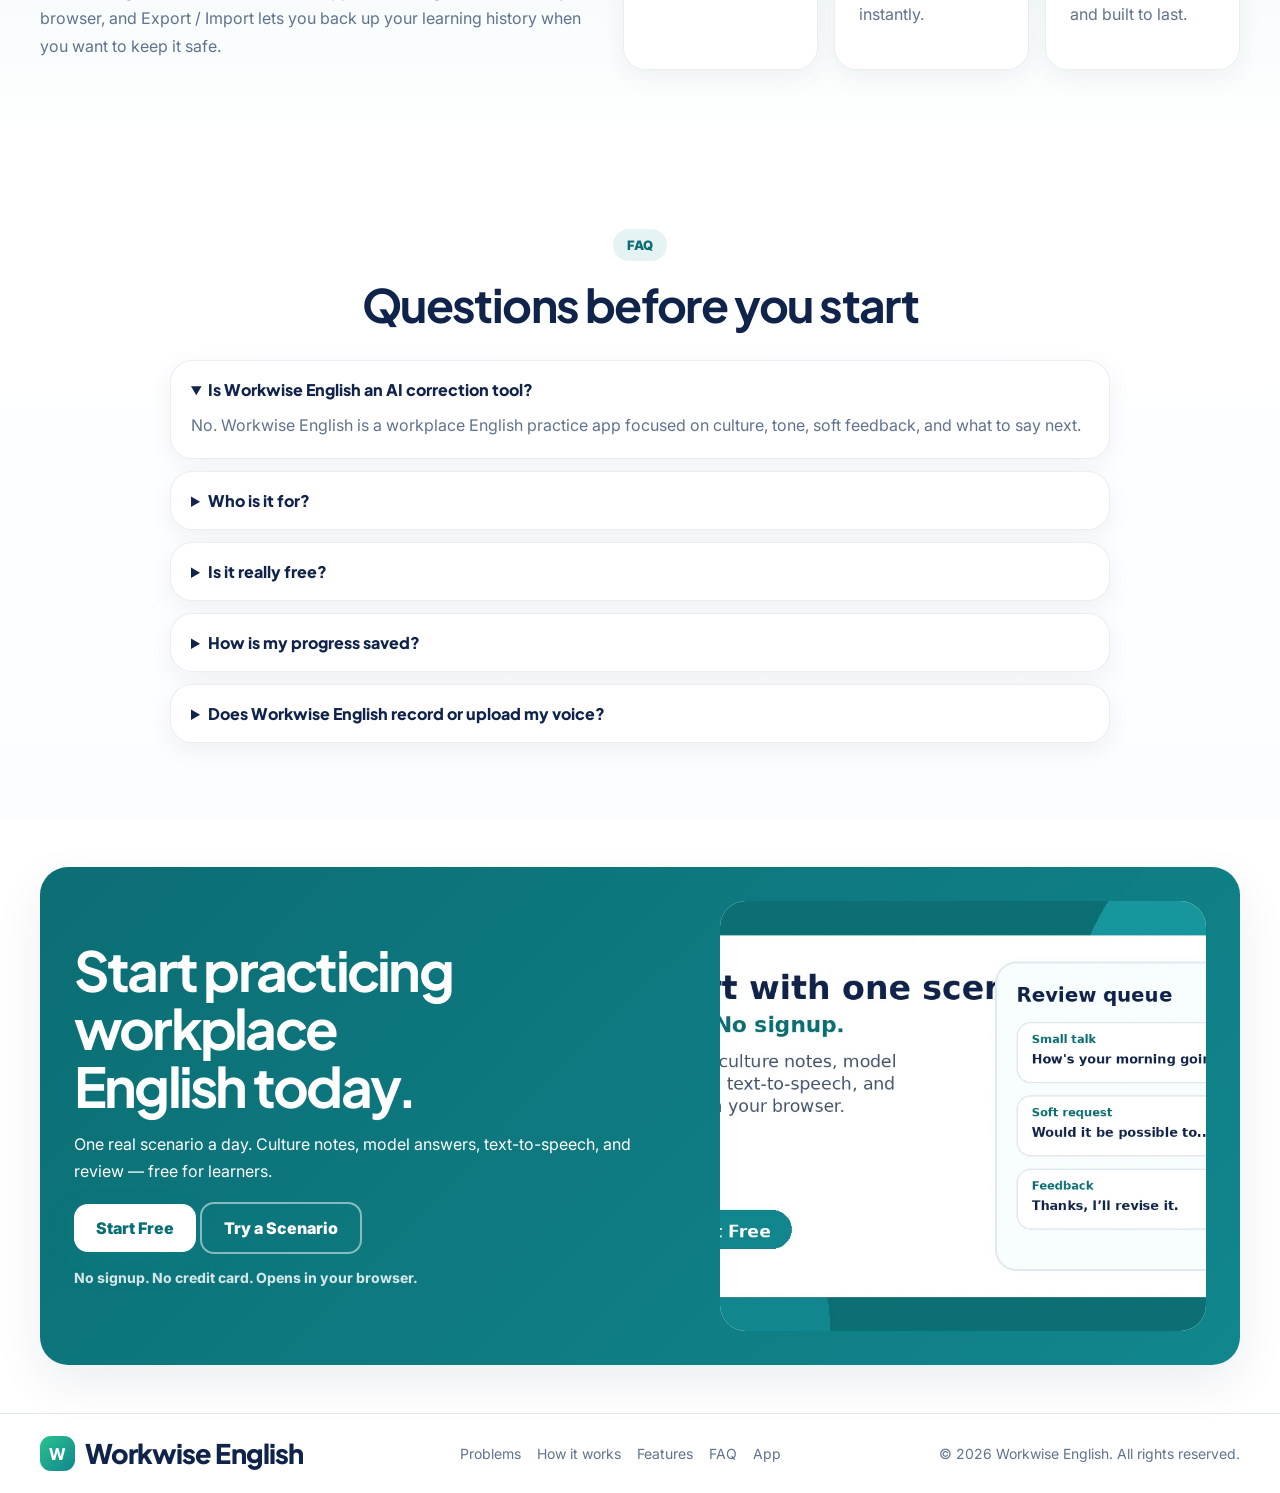
==== commit a4616375: "Add files via upload" ====
--- a/index.html
+++ b/index.html
@@ -18,7 +18,7 @@
   <meta name="twitter:image" content="https://workwise-english.vercel.app/assets/images/og/workwise-english-og-image.png">
   <link rel="preconnect" href="https://fonts.googleapis.com">
   <link rel="preconnect" href="https://fonts.gstatic.com" crossorigin>
-  <link href="https://fonts.googleapis.com/css2?family=Inter:wght@400;500;600;700;800;900&family=Manrope:wght@600;700;800&display=swap" rel="stylesheet">
+  <link href="https://fonts.googleapis.com/css2?family=Inter:wght@400;500;600;700;800;900&family=Plus+Jakarta+Sans:wght@600;700;800&display=swap" rel="stylesheet">
   <link rel="stylesheet" href="/assets/css/style.css">
   <link rel="manifest" href="/site.webmanifest">
   <script type="application/ld+json">
@@ -119,7 +119,7 @@
       </div>
       <div class="hero-visual hero-visual-v4">
         <picture>
-          <source media="(max-width: 767px)" srcset="/assets/images/lp/workwise-english-mobile-responsive-hero.webp">
+          <source media="(max-width: 767px)" srcset="/assets/images/lp/workwise-english-mobile-hero-no-blank.webp">
           <img src="/assets/images/lp/workwise-english-workplace-culture-practice-hero-desktop.webp"
                alt="Workwise English app showing workplace English culture practice, soft feedback, and what to say next"
                width="1400" height="800" fetchpriority="high" decoding="async">
@@ -328,7 +328,10 @@
           </div>
           <p class="cta-note">No signup. No credit card. Opens in your browser.</p>
         </div>
-        <img src="/assets/images/lp/workwise-english-final-cta-workplace-practice.webp" alt="Professionals using Workwise English to practice workplace English and review useful phrases" width="900" height="670" loading="lazy">
+        <picture class="final-cta-picture">
+          <source media="(max-width: 767px)" srcset="/assets/images/lp/workwise-english-final-cta-mobile-no-blank.webp">
+          <img src="/assets/images/lp/workwise-english-final-cta-workplace-practice.webp" alt="Workwise English practice app with culture notes, model answers, review, and text-to-speech" width="900" height="670" loading="lazy">
+        </picture>
       </div>
     </div>
   </section>
--- a/assets/css/style.css
+++ b/assets/css/style.css
@@ -1,1557 +1,6 @@
-
-:root {
-  --navy:#10234a;
-  --teal:#11868d;
-  --teal-dark:#0b6e74;
-  --mint:#eaf7f6;
-  --sand:#f6efe6;
-  --coral:#ea7c63;
-  --blue:#2965c6;
-  --text:#20314d;
-  --muted:#5f718d;
-  --line:#dfe8f0;
-  --bg:#fbfdff;
-  --white:#ffffff;
-  --shadow:0 18px 50px rgba(16,35,74,.09);
-  --shadow-sm:0 8px 24px rgba(16,35,74,.06);
-  --radius:22px;
-  --max:1200px;
-}
-* { box-sizing:border-box; }
-html { scroll-behavior:smooth; }
-body { margin:0; font-family:Inter,system-ui,-apple-system,BlinkMacSystemFont,"Segoe UI",sans-serif; color:var(--text); background:var(--white); }
-a { color:inherit; text-decoration:none; }
-img { display:block; max-width:100%; }
-.container { width:min(calc(100% - 32px), var(--max)); margin:0 auto; }
-.site-header { position:sticky; top:0; z-index:50; background:rgba(255,255,255,.92); backdrop-filter:blur(14px); border-bottom:1px solid rgba(223,232,240,.8); }
-.header-inner { min-height:78px; display:flex; align-items:center; justify-content:space-between; gap:24px; }
-.brand { display:flex; align-items:center; gap:10px; color:var(--navy); font-weight:800; font-size:28px; }
-.brand-mark { width:34px; height:34px; border-radius:10px; background:linear-gradient(135deg, #2ac28e, var(--teal)); display:grid; place-items:center; color:#fff; font-size:15px; font-weight:900; }
-.brand small { display:block; font-size:12px; font-weight:700; color:var(--muted); }
-.nav { display:flex; gap:28px; align-items:center; color:var(--navy); font-weight:700; }
-.nav a { font-size:15px; }
-.header-actions { display:flex; gap:12px; align-items:center; }
-.btn { display:inline-flex; align-items:center; justify-content:center; gap:10px; border:none; border-radius:14px; padding:14px 22px; font:inherit; font-weight:800; cursor:pointer; transition:.2s ease; }
-.btn:hover { transform:translateY(-1px); }
-.btn-primary { color:#fff; background:linear-gradient(135deg, var(--teal), var(--teal-dark)); box-shadow:0 12px 28px rgba(17,134,141,.25); }
-.btn-secondary { color:var(--teal); background:#fff; border:2px solid rgba(17,134,141,.25); }
-.btn-soft { color:var(--navy); background:#fff; border:1px solid var(--line); }
-.section { padding:78px 0; }
-.section-tight { padding:48px 0; }
-.section-soft { background:linear-gradient(180deg, #fff, var(--bg)); }
-.section-mint { background:linear-gradient(180deg, var(--mint), #fff); }
-.section-sand { background:linear-gradient(180deg, var(--sand), #fff); }
-.eyebrow { display:inline-flex; align-items:center; gap:8px; padding:8px 14px; border-radius:999px; background:rgba(17,134,141,.10); color:var(--teal-dark); font-size:13px; font-weight:800; margin-bottom:18px; }
-h1,h2,h3,h4,p { margin-top:0; }
-h1 { font-size:clamp(44px, 6vw, 74px); line-height:.98; letter-spacing:-.05em; color:var(--navy); margin-bottom:22px; }
-h2 { font-size:clamp(30px, 4.3vw, 46px); line-height:1.1; letter-spacing:-.03em; color:var(--navy); margin-bottom:16px; }
-h3 { font-size:23px; line-height:1.25; margin-bottom:10px; color:var(--navy); }
-h4 { font-size:18px; line-height:1.3; margin-bottom:8px; color:var(--navy); }
-p { color:var(--muted); line-height:1.75; }
-.lead { font-size:19px; color:#3d506d; }
-.center { text-align:center; }
-.hero { padding:54px 0 32px; }
-.hero-grid { display:grid; grid-template-columns:1fr 1.05fr; gap:40px; align-items:center; }
-.hero-copy .level-chip { display:inline-flex; align-items:center; gap:8px; background:#edf7f6; color:var(--teal-dark); font-weight:800; border-radius:999px; padding:11px 15px; font-size:14px; margin-bottom:22px; }
-.cta-row { display:flex; flex-wrap:wrap; gap:14px; margin:28px 0 16px; }
-.reassurance { display:flex; flex-wrap:wrap; gap:18px; color:var(--muted); font-size:14px; font-weight:700; }
-.reassurance span::before { content:"✓"; margin-right:8px; color:var(--teal); font-weight:900; }
-.hero-visual { background:#fff; border:1px solid var(--line); box-shadow:var(--shadow); border-radius:28px; overflow:hidden; }
-.hero-visual img { width:100%; height:auto; }
-.benefit-strip { display:grid; grid-template-columns:repeat(6,1fr); gap:14px; margin-top:24px; }
-.strip-card { background:#fff; border:1px solid var(--line); border-radius:18px; padding:18px 12px; text-align:center; box-shadow:var(--shadow-sm); }
-.strip-card .icon { width:44px; height:44px; margin:0 auto 10px; border-radius:14px; background:#eef7f7; display:grid; place-items:center; color:var(--teal); font-size:20px; }
-.grid-2 { display:grid; grid-template-columns:.9fr 1.1fr; gap:26px; align-items:start; }
-.problem-grid { display:grid; grid-template-columns:repeat(3,1fr); gap:18px; }
-.card { background:#fff; border:1px solid var(--line); border-radius:var(--radius); box-shadow:var(--shadow-sm); }
-.card.pad { padding:24px; }
-.problem-card { overflow:hidden; }
-.problem-card img { width:100%; border-bottom:1px solid var(--line); background:#fff; }
-.problem-card .content { padding:20px; }
-.problem-card .num { width:36px; height:36px; border-radius:50%; background:var(--teal); color:#fff; display:grid; place-items:center; font-weight:900; margin-bottom:12px; }
-.text-block { padding-top:18px; }
-.feature-split { display:grid; grid-template-columns:.9fr 1.1fr; gap:26px; align-items:center; }
-.feature-grid { display:grid; grid-template-columns:repeat(3,1fr); gap:18px; }
-.mini-card { background:#fff; border:1px solid var(--line); border-radius:20px; padding:24px; box-shadow:var(--shadow-sm); }
-.mini-icon { width:52px; height:52px; border-radius:16px; background:#edf7f6; color:var(--teal); display:grid; place-items:center; font-size:25px; margin-bottom:16px; }
-.path-grid { display:grid; grid-template-columns:repeat(3,1fr); gap:22px; margin-top:28px; }
-.path-card { background:#fff; border:1px solid var(--line); border-radius:20px; padding:24px; position:relative; }
-.path-card .step { width:38px; height:38px; border-radius:50%; background:var(--teal); color:#fff; display:grid; place-items:center; font-weight:900; margin-bottom:12px; }
-.arrow { text-align:center; color:#8aa0b8; font-size:26px; }
-.category-grid { display:grid; grid-template-columns:repeat(8,1fr); gap:14px; margin-top:24px; }
-.category { background:#fff; border:1px solid var(--line); border-radius:18px; padding:18px 10px; text-align:center; box-shadow:var(--shadow-sm); }
-.category .emoji { font-size:30px; margin-bottom:10px; }
-.feature-grid-8 { display:grid; grid-template-columns:repeat(4,1fr); gap:18px; margin-top:28px; }
-.feature-box { background:#fff; border:1px solid var(--line); border-radius:20px; padding:22px; display:flex; gap:14px; box-shadow:var(--shadow-sm); }
-.feature-box .emoji { flex:0 0 44px; width:44px; height:44px; border-radius:12px; background:#eef7f7; display:grid; place-items:center; font-size:22px; color:var(--teal); }
-.how-grid { display:grid; grid-template-columns:repeat(3,1fr); gap:22px; margin-top:28px; }
-.how-card { overflow:hidden; }
-.how-card img { width:100%; border-bottom:1px solid var(--line); }
-.how-card .content { padding:20px; }
-.memory-grid { display:grid; grid-template-columns:repeat(6,1fr); gap:14px; margin-top:26px; }
-.memory-card { background:#fff; border:1px solid var(--line); border-radius:18px; padding:20px 14px; text-align:center; box-shadow:var(--shadow-sm); }
-.memory-card .emoji { width:46px; height:46px; margin:0 auto 12px; border-radius:14px; background:#eef7f7; display:grid; place-items:center; font-size:22px; color:var(--teal); }
-.testimonial-grid { display:grid; grid-template-columns:repeat(3,1fr); gap:18px; }
-.testimonial { background:#fff; border:1px solid var(--line); border-radius:20px; padding:24px; box-shadow:var(--shadow-sm); }
-.stars { color:#f2ac34; letter-spacing:2px; font-size:18px; margin-top:12px; }
-.free-grid { display:grid; grid-template-columns:.95fr 1.05fr; gap:24px; align-items:center; }
-.free-cards { display:grid; grid-template-columns:repeat(3,1fr); gap:16px; }
-.final-cta { background:linear-gradient(135deg, var(--teal-dark), var(--teal)); border-radius:28px; overflow:hidden; color:#fff; box-shadow:var(--shadow); }
-.final-cta .inner { display:grid; grid-template-columns:1.1fr .9fr; gap:20px; align-items:center; padding:34px; }
-.final-cta h2, .final-cta p { color:#fff; }
-.footer { border-top:1px solid var(--line); padding:22px 0; color:var(--muted); font-size:14px; }
-.footer-inner { display:flex; justify-content:space-between; align-items:center; gap:16px; flex-wrap:wrap; }
-.footer-links { display:flex; gap:16px; flex-wrap:wrap; }
-/* App */
-.page-shell { min-height:100vh; background:linear-gradient(180deg, #f7fbfd, #ffffff); }
-.app-layout { display:grid; grid-template-columns:250px 1fr; min-height:calc(100vh - 79px); }
-.sidebar { background:#fff; border-right:1px solid var(--line); padding:24px; position:sticky; top:79px; height:calc(100vh - 79px); }
-.side-nav { display:grid; gap:6px; }
-.side-link { display:flex; gap:10px; align-items:center; border-radius:14px; padding:12px 14px; color:var(--muted); font-weight:800; }
-.side-link.active { background:#eaf7f6; color:var(--teal-dark); }
-.sidebar .info-box { margin-top:22px; background:linear-gradient(180deg,#f4fbfa,#eef7f6); border:1px solid var(--line); border-radius:18px; padding:18px; }
-.app-main { padding:28px; }
-.app-header { display:flex; justify-content:space-between; align-items:flex-start; gap:16px; flex-wrap:wrap; margin-bottom:20px; }
-.page-title { font-size:42px; line-height:1.1; margin-bottom:8px; }
-.metrics { display:grid; grid-template-columns:repeat(3,1fr); gap:16px; margin-bottom:20px; }
-.metric { padding:22px; }
-.metric .label { color:var(--muted); font-weight:700; font-size:14px; }
-.metric .value { font-size:38px; font-weight:900; color:var(--navy); margin-top:6px; }
-.two-col { display:grid; grid-template-columns:1.05fr .95fr; gap:20px; }
-.screen-card { overflow:hidden; }
-.screen-card img { width:100%; height:auto; border-bottom:1px solid var(--line); background:#fff; }
-.list { display:grid; gap:12px; }
-.list-item { display:flex; justify-content:space-between; align-items:center; gap:16px; border:1px solid var(--line); border-radius:16px; padding:16px; background:#fff; }
-.tag-row { display:flex; flex-wrap:wrap; gap:10px; }
-.tag { display:inline-flex; padding:8px 12px; border-radius:999px; background:#edf7f6; color:var(--teal-dark); font-weight:800; font-size:13px; }
-.better { background:#edf7f6; border-radius:16px; padding:16px; font-weight:700; color:var(--navy); }
-.example { background:#f7f9fc; border-radius:16px; padding:16px; color:var(--text); }
-.chart { height:260px; border-radius:18px; border:1px solid var(--line); background:linear-gradient(180deg,#fff,#f1faf8); padding:20px; }
-label { font-weight:700; color:var(--navy); font-size:14px; display:block; margin-bottom:8px; }
-input, textarea, select { width:100%; border:1px solid var(--line); border-radius:14px; padding:14px; font:inherit; color:var(--text); background:#fff; }
-textarea { min-height:120px; }
-.form-stack { display:grid; gap:16px; }
-.mobile-nav { display:none; position:fixed; left:0; right:0; bottom:0; z-index:60; background:rgba(255,255,255,.96); border-top:1px solid var(--line); backdrop-filter:blur(12px); padding:10px 16px env(safe-area-inset-bottom); }
-.mobile-nav .inner { display:grid; grid-template-columns:repeat(4,1fr); gap:8px; }
-.mobile-nav a { text-align:center; font-size:12px; font-weight:800; color:var(--muted); }
-.mobile-nav a.active { color:var(--teal-dark); }
-@media (max-width: 1100px) {
-  .hero-grid, .grid-2, .feature-split, .free-grid, .two-col { grid-template-columns:1fr; }
-  .benefit-strip { grid-template-columns:repeat(3,1fr); }
-  .problem-grid, .path-grid, .how-grid, .testimonial-grid, .free-cards, .metrics { grid-template-columns:1fr; }
-  .category-grid { grid-template-columns:repeat(4,1fr); }
-  .memory-grid { grid-template-columns:repeat(3,1fr); }
-  .feature-grid, .feature-grid-8 { grid-template-columns:repeat(2,1fr); }
-  .app-layout { grid-template-columns:1fr; }
-  .sidebar { display:none; }
-  .mobile-nav { display:block; }
-  .app-main { padding-bottom:90px; }
-}
-@media (max-width: 720px) {
-  .nav { display:none; }
-  .header-inner { min-height:70px; }
-  .hero { padding-top:34px; }
-  .benefit-strip, .category-grid, .feature-grid, .feature-grid-8, .memory-grid { grid-template-columns:1fr 1fr; }
-  .final-cta .inner { grid-template-columns:1fr; }
-}
-@media (max-width: 520px) {
-  h1 { font-size:42px; }
-  .cta-row { flex-direction:column; }
-  .btn { width:100%; }
-  .benefit-strip, .category-grid, .feature-grid, .feature-grid-8, .memory-grid { grid-template-columns:1fr; }
-  .reassurance { gap:10px; }
-  .page-title { font-size:32px; }
-}
-
-
-
-/* ===== Production polish: typography, mobile first-view, and motion ===== */
-body {
-  font-feature-settings: "kern", "liga", "ss01";
-  text-rendering: optimizeLegibility;
-}
-
-.hero {
-  position: relative;
-  overflow: hidden;
-  background:
-    radial-gradient(circle at 82% 10%, rgba(17,134,141,.14), transparent 28%),
-    radial-gradient(circle at 18% 18%, rgba(234,124,99,.10), transparent 22%),
-    linear-gradient(180deg, #ffffff 0%, #fbfdff 100%);
-}
-
-.hero::before,
-.hero::after {
-  content:"";
-  position:absolute;
-  border-radius:999px;
-  pointer-events:none;
-  z-index:0;
-}
-.hero::before {
-  width: 360px;
-  height: 360px;
-  right: -110px;
-  top: 56px;
-  background: rgba(234,124,99,.10);
-  animation: floatBlob 9s ease-in-out infinite;
-}
-.hero::after {
-  width: 260px;
-  height: 260px;
-  left: -92px;
-  bottom: 40px;
-  background: rgba(17,134,141,.10);
-  animation: floatBlob 11s ease-in-out infinite reverse;
-}
-.hero > .container {
-  position: relative;
-  z-index: 1;
-}
-
-h1 {
-  max-width: 720px;
-  text-wrap: balance;
-}
-h1::after {
-  content:"";
-  display:block;
-  width: 104px;
-  height: 8px;
-  margin-top: 18px;
-  border-radius: 999px;
-  background: linear-gradient(90deg, var(--teal), var(--coral));
-}
-
-h2 {
-  text-wrap: balance;
-}
-
-.lead {
-  font-size: clamp(18px, 1.7vw, 21px);
-  max-width: 620px;
-}
-
-.hero-copy {
-  animation: fadeLift .8s cubic-bezier(.2,.8,.2,1) both;
-}
-.hero-visual {
-  animation: floatHero 6.5s ease-in-out infinite;
-  transform-origin:center;
-}
-.hero-visual img {
-  transform: scale(1.01);
-}
-
-.benefit-strip {
-  animation: fadeLift .9s cubic-bezier(.2,.8,.2,1) .18s both;
-}
-
-.card,
-.mini-card,
-.strip-card,
-.category,
-.feature-box,
-.memory-card,
-.testimonial,
-.path-card,
-.how-card {
-  transition: transform .28s ease, box-shadow .28s ease, border-color .28s ease;
-}
-.card:hover,
-.mini-card:hover,
-.strip-card:hover,
-.category:hover,
-.feature-box:hover,
-.memory-card:hover,
-.testimonial:hover,
-.path-card:hover,
-.how-card:hover {
-  transform: translateY(-5px);
-  box-shadow: 0 20px 48px rgba(16,35,74,.10);
-  border-color: rgba(17,134,141,.18);
-}
-
-.strip-card .icon,
-.category .emoji,
-.memory-card .emoji,
-.feature-box .emoji,
-.mini-icon {
-  animation: softPulse 4.8s ease-in-out infinite;
-}
-.strip-card:nth-child(2n) .icon,
-.category:nth-child(2n) .emoji,
-.memory-card:nth-child(2n) .emoji,
-.feature-box:nth-child(2n) .emoji,
-.mini-card:nth-child(2n) .mini-icon {
-  animation-delay: 1.2s;
-}
-
-.final-cta {
-  position: relative;
-  overflow: hidden;
-}
-.final-cta::before {
-  content:"";
-  position:absolute;
-  width: 360px;
-  height: 360px;
-  right: -160px;
-  top: -120px;
-  border-radius:50%;
-  background: rgba(255,255,255,.12);
-  animation: floatBlob 10s ease-in-out infinite;
-}
-.final-cta .inner {
-  position: relative;
-  z-index: 1;
-}
-.final-cta img {
-  animation: floatHero 6.8s ease-in-out infinite;
-}
-
-.reveal-on-scroll {
-  opacity: 1;
-  transform: none;
-}
-body.animate-ready .reveal-on-scroll {
-  opacity: 0;
-  transform: translateY(24px);
-  transition: opacity .7s ease, transform .7s cubic-bezier(.2,.8,.2,1);
-}
-body.animate-ready .reveal-on-scroll.is-visible {
-  opacity: 1;
-  transform: translateY(0);
-}
-
-@keyframes fadeLift {
-  from { opacity:0; transform: translateY(22px); }
-  to { opacity:1; transform: translateY(0); }
-}
-@keyframes floatHero {
-  0%,100% { transform: translateY(0) rotate(0deg); }
-  50% { transform: translateY(-12px) rotate(.25deg); }
-}
-@keyframes floatBlob {
-  0%,100% { transform: translate3d(0,0,0) scale(1); }
-  50% { transform: translate3d(18px,-18px,0) scale(1.04); }
-}
-@keyframes softPulse {
-  0%,100% { transform: translateY(0) scale(1); }
-  50% { transform: translateY(-3px) scale(1.04); }
-}
-
-@media (prefers-reduced-motion: reduce) {
-  *,
-  *::before,
-  *::after {
-    animation: none !important;
-    transition: none !important;
-    scroll-behavior: auto !important;
-  }
-}
-
-@media (max-width: 720px) {
-  .site-header {
-    position: sticky;
-  }
-  .header-inner {
-    min-height: 58px;
-  }
-  .brand {
-    font-size: 19px;
-  }
-  .brand-mark {
-    width: 28px;
-    height: 28px;
-    border-radius: 9px;
-    font-size: 13px;
-  }
-  .header-actions .btn {
-    padding: 10px 13px;
-    border-radius: 12px;
-    font-size: 13px;
-    width: auto;
-  }
-  .hero {
-    padding: 22px 0 20px;
-  }
-  .hero-grid {
-    gap: 18px;
-  }
-  .hero-copy {
-    text-align: left;
-  }
-  h1 {
-    font-size: clamp(34px, 10vw, 42px);
-    line-height: .98;
-    margin-bottom: 14px;
-    letter-spacing: -0.055em;
-  }
-  h1::after {
-    width: 76px;
-    height: 6px;
-    margin-top: 12px;
-  }
-  .lead {
-    font-size: 15.5px;
-    line-height: 1.58;
-    margin-bottom: 12px;
-  }
-  .hero-copy .level-chip {
-    font-size: 12px;
-    padding: 8px 10px;
-    margin: 2px 0 12px;
-  }
-  .cta-row {
-    gap: 10px;
-    margin: 16px 0 10px;
-    flex-direction: row;
-  }
-  .cta-row .btn {
-    flex: 1 1 0;
-    width: auto;
-    padding: 12px 12px;
-    font-size: 14px;
-    border-radius: 13px;
-  }
-  .reassurance {
-    display: grid;
-    grid-template-columns: 1fr 1fr;
-    gap: 6px 10px;
-    font-size: 11.5px;
-    line-height: 1.35;
-  }
-  .reassurance span:last-child {
-    grid-column: 1 / -1;
-  }
-  .hero-visual {
-    border-radius: 20px;
-    max-height: 236px;
-  }
-  .hero-visual img {
-    width: 100%;
-    height: 236px;
-    object-fit: cover;
-    object-position: center;
-  }
-  .benefit-strip {
-    grid-template-columns: repeat(3, 1fr);
-    gap: 8px;
-    margin-top: 14px;
-  }
-  .strip-card {
-    padding: 10px 6px;
-    border-radius: 14px;
-    font-size: 11px;
-  }
-  .strip-card .icon {
-    width: 32px;
-    height: 32px;
-    margin-bottom: 6px;
-    font-size: 16px;
-  }
-  .section {
-    padding: 50px 0;
-  }
-  .section-tight {
-    padding: 42px 0;
-  }
-  .problem-card .content,
-  .how-card .content,
-  .card.pad,
-  .mini-card,
-  .feature-box,
-  .testimonial {
-    padding: 18px;
-  }
-  .final-cta .inner {
-    padding: 24px;
-  }
-  .final-cta img {
-    max-height: 220px;
-    object-fit: contain;
-  }
-}
-
-@media (max-width: 420px) {
-  .benefit-strip {
-    grid-template-columns: repeat(2, 1fr);
-  }
-  .hero-visual,
-  .hero-visual img {
-    max-height: 210px;
-    height: 210px;
-  }
-  .reassurance {
-    grid-template-columns: 1fr;
-  }
-}
-
-
-
-/* ===== Latest LP direction: stronger differentiation, science loop, and image lightbox ===== */
-.hero-latest .hero-grid {
-  align-items: center;
-}
-.hero-eyebrow {
-  background: rgba(234,124,99,.12);
-  color: #b8523f;
-}
-.hero-difference-grid {
-  display: grid;
-  grid-template-columns: repeat(3, minmax(0, 1fr));
-  gap: 10px;
-  margin: 22px 0 16px;
-}
-.difference-chip {
-  display: flex;
-  align-items: center;
-  gap: 10px;
-  padding: 13px 14px;
-  background: #fff;
-  border: 1px solid var(--line);
-  border-radius: 16px;
-  box-shadow: var(--shadow-sm);
-  color: var(--navy);
-  text-align: left;
-}
-.difference-chip span {
-  width: 34px;
-  height: 34px;
-  flex: 0 0 34px;
-  display: grid;
-  place-items: center;
-  border-radius: 12px;
-  background: var(--mint);
-}
-.latest-hero-visual {
-  border-radius: 30px;
-}
-.sub {
-  max-width: 780px;
-  margin: 0 auto 28px;
-  color: var(--muted);
-  font-size: 18px;
-  line-height: 1.75;
-}
-.learning-loop-section {
-  background: radial-gradient(circle at 50% 0%, rgba(17,134,141,.08), transparent 28%), #fff;
-}
-.learning-loop {
-  display: grid;
-  grid-template-columns: 1fr auto 1fr auto 1fr auto 1fr;
-  gap: 14px;
-  align-items: center;
-  margin-top: 28px;
-}
-.loop-card {
-  background: #fff;
-  border: 1px solid var(--line);
-  border-radius: 22px;
-  padding: 22px;
-  box-shadow: var(--shadow-sm);
-  min-height: 188px;
-}
-.loop-icon {
-  width: 58px;
-  height: 58px;
-  margin: 0 auto 16px;
-  display: grid;
-  place-items: center;
-  border-radius: 18px;
-  background: var(--mint);
-  font-size: 30px;
-}
-.loop-arrow {
-  font-size: 28px;
-  color: var(--teal);
-  font-weight: 900;
-}
-.forgetting-curve-card {
-  margin: 28px auto 0;
-  max-width: 960px;
-  background: linear-gradient(135deg, #ffffff, #f5fbfa);
-  border: 1px solid var(--line);
-  border-radius: 26px;
-  box-shadow: var(--shadow-sm);
-  padding: 24px;
-  display: grid;
-  grid-template-columns: 72px 1fr 1.25fr;
-  gap: 20px;
-  align-items: center;
-  text-align: left;
-}
-.brain-badge {
-  width: 72px;
-  height: 72px;
-  display: grid;
-  place-items: center;
-  border-radius: 24px;
-  background: rgba(17,134,141,.12);
-  font-size: 38px;
-}
-.curve-copy h3 {
-  margin-bottom: 8px;
-}
-.curve-copy p {
-  margin-bottom: 0;
-}
-.curve-svg {
-  width: 100%;
-  min-height: 170px;
-}
-.curve-base {
-  fill: none;
-  stroke: #d7e2ec;
-  stroke-width: 5;
-  stroke-linecap: round;
-}
-.curve-review {
-  fill: none;
-  stroke: var(--coral);
-  stroke-width: 5;
-  stroke-linecap: round;
-}
-.review-markers circle {
-  fill: var(--teal);
-  stroke: #fff;
-  stroke-width: 4;
-}
-.curve-svg text {
-  font: 700 14px Inter, sans-serif;
-  fill: var(--muted);
-}
-.latest-categories .category {
-  min-height: 118px;
-  display: grid;
-  place-items: center;
-  gap: 8px;
-}
-.image-zoom {
-  display: block;
-  width: 100%;
-  padding: 0;
-  border: 0;
-  background: transparent;
-  cursor: zoom-in;
-  font: inherit;
-  color: inherit;
-}
-.image-zoom img {
-  width: 100%;
-}
-.lightbox {
-  position: fixed;
-  inset: 0;
-  z-index: 999;
-  display: none;
-  place-items: center;
-  background: rgba(10, 20, 45, .74);
-  padding: 24px;
-}
-.lightbox.is-open {
-  display: grid;
-}
-.lightbox img {
-  max-width: min(1120px, 94vw);
-  max-height: 88vh;
-  border-radius: 22px;
-  box-shadow: 0 24px 80px rgba(0,0,0,.35);
-  background: #fff;
-}
-.lightbox-close {
-  position: fixed;
-  top: 18px;
-  right: 22px;
-  width: 44px;
-  height: 44px;
-  border: 0;
-  border-radius: 999px;
-  background: #fff;
-  color: var(--navy);
-  font-size: 30px;
-  line-height: 1;
-  cursor: pointer;
-  box-shadow: var(--shadow-sm);
-}
-
-@media (max-width: 1100px) {
-  .hero-difference-grid,
-  .learning-loop,
-  .forgetting-curve-card {
-    grid-template-columns: 1fr;
-  }
-  .loop-arrow {
-    transform: rotate(90deg);
-  }
-  .forgetting-curve-card {
-    text-align: center;
-  }
-  .brain-badge {
-    margin: 0 auto;
-  }
-}
-@media (max-width: 720px) {
-  .hero-latest .hero-grid {
-    display: flex;
-    flex-direction: column;
-  }
-  .hero-latest .hero-visual {
-    order: 1;
-    width: 100%;
-  }
-  .hero-latest .hero-copy {
-    order: 2;
-  }
-  .hero-latest h1 {
-    font-size: clamp(32px, 9.2vw, 40px);
-  }
-  .hero-difference-grid {
-    grid-template-columns: 1fr;
-    margin: 14px 0 12px;
-  }
-  .difference-chip {
-    padding: 10px 12px;
-    font-size: 13px;
-  }
-  .latest-categories {
-    grid-template-columns: repeat(2, 1fr);
-  }
-  .learning-loop {
-    gap: 10px;
-  }
-  .loop-card {
-    min-height: 0;
-    padding: 18px;
-  }
-  .forgetting-curve-card {
-    padding: 18px;
-  }
-}
-
-
-/* GitHub-ready v3 typography */
-h1, h2, h3, h4, .brand {
-  font-family: Manrope, Inter, system-ui, -apple-system, BlinkMacSystemFont, "Segoe UI", sans-serif;
-}
-body {
-  font-family: Inter, system-ui, -apple-system, BlinkMacSystemFont, "Segoe UI", sans-serif;
-}
-
-
-
-/* ===== Workwise English v4 SEO/AEO + UX polish ===== */
-:root {
-  --font-heading: Manrope, Inter, system-ui, -apple-system, BlinkMacSystemFont, "Segoe UI", sans-serif;
-  --font-body: Inter, system-ui, -apple-system, BlinkMacSystemFont, "Segoe UI", sans-serif;
-}
-body {
-  font-family: var(--font-body);
-  letter-spacing: -0.006em;
-}
-h1, h2, h3, h4, .brand {
-  font-family: var(--font-heading);
-}
-h1, h2 {
-  text-wrap: balance;
-}
-.site-header .btn,
-.btn {
-  display: inline-flex;
-  align-items: center;
-  justify-content: center;
-  text-align: center;
-  white-space: nowrap;
-}
-.header-actions .btn {
-  min-width: 104px;
-}
-.hero-v4 {
-  padding: 72px 0 36px;
-  overflow: hidden;
-  background:
-    radial-gradient(circle at 83% 12%, rgba(17,134,141,.12), transparent 32%),
-    radial-gradient(circle at 9% 78%, rgba(234,124,99,.09), transparent 30%),
-    linear-gradient(180deg, #fffdf9 0%, #fbfdff 100%);
-}
-.hero-v4-grid {
-  display: grid;
-  grid-template-columns: minmax(0, .88fr) minmax(560px, 1.12fr);
-  gap: clamp(32px, 4.5vw, 68px);
-  align-items: center;
-}
-.hero-v4 .hero-copy {
-  max-width: 620px;
-}
-.hero-v4 .hero-eyebrow {
-  background: rgba(234,124,99,.12);
-  color: #b8523f;
-  margin-bottom: 22px;
-}
-.hero-v4 h1 {
-  margin: 0 0 22px;
-  color: var(--navy);
-  font-size: clamp(48px, 5.4vw, 76px);
-  line-height: .98;
-  letter-spacing: -0.06em;
-}
-.hero-v4 h1::after {
-  width: 96px;
-  height: 7px;
-  margin-top: 18px;
-}
-.hero-lead {
-  max-width: 560px;
-  margin: 0 0 24px;
-  color: #43546f;
-  font-size: clamp(18px, 1.45vw, 21px);
-  line-height: 1.68;
-}
-.hero-actions {
-  display: flex;
-  gap: 14px;
-  flex-wrap: wrap;
-  margin: 0 0 16px;
-}
-.hero-level {
-  display: inline-flex;
-  align-items: center;
-  margin: 0 0 10px;
-  padding: 8px 14px;
-  border-radius: 999px;
-  background: rgba(17,134,141,.10);
-  color: #086d72;
-  font-size: 14px;
-  font-weight: 800;
-}
-.hero-trust-line {
-  margin: 0;
-  color: #4b5d76;
-  font-size: 14px;
-  font-weight: 650;
-  line-height: 1.45;
-}
-.hero-visual-v4 picture,
-.hero-visual-v4 img {
-  display: block;
-  width: 100%;
-}
-.hero-visual-v4 img {
-  border-radius: 30px;
-  box-shadow: 0 24px 72px rgba(15,31,51,.13);
-  border: 1px solid rgba(16,35,74,.08);
-  background: #fff;
-}
-.hero-benefits {
-  display: grid;
-  grid-template-columns: repeat(4, 1fr);
-  gap: 14px;
-  margin-top: 34px;
-}
-.benefit-card {
-  display: flex;
-  align-items: center;
-  gap: 12px;
-  min-height: 82px;
-  padding: 18px 18px;
-  border: 1px solid rgba(16,35,74,.08);
-  border-radius: 20px;
-  background: #fff;
-  box-shadow: 0 14px 36px rgba(16,35,74,.055);
-  color: var(--navy);
-  font-weight: 800;
-  line-height: 1.25;
-}
-.benefit-card span {
-  flex: 0 0 42px;
-  width: 42px;
-  height: 42px;
-  display: grid;
-  place-items: center;
-  border-radius: 14px;
-  background: rgba(17,134,141,.10);
-}
-.section-heading {
-  max-width: 820px;
-  margin: 0 auto 30px;
-}
-.pain-grid {
-  display: grid;
-  grid-template-columns: repeat(4, 1fr);
-  gap: 18px;
-}
-.pain-card {
-  padding: 24px;
-  border: 1px solid rgba(16,35,74,.08);
-  border-radius: 22px;
-  background: #fff;
-  box-shadow: 0 14px 36px rgba(16,35,74,.055);
-  text-align: left;
-}
-.pain-card h3 {
-  font-size: 21px;
-  margin-bottom: 10px;
-}
-.pain-card p {
-  margin-bottom: 0;
-}
-.practice-steps {
-  display: grid;
-  grid-template-columns: repeat(6, 1fr);
-  gap: 14px;
-  margin-top: 30px;
-}
-.step-card {
-  position: relative;
-  padding: 22px 16px;
-  border-radius: 20px;
-  border: 1px solid rgba(16,35,74,.08);
-  background: #fff;
-  box-shadow: 0 14px 36px rgba(16,35,74,.055);
-  text-align: left;
-}
-.step-card span {
-  display: grid;
-  place-items: center;
-  width: 34px;
-  height: 34px;
-  margin-bottom: 14px;
-  border-radius: 999px;
-  background: var(--teal);
-  color: #fff;
-  font-weight: 900;
-}
-.step-card h3 {
-  font-size: 19px;
-  margin-bottom: 8px;
-}
-.step-card p {
-  font-size: 14px;
-  line-height: 1.55;
-  margin-bottom: 0;
-}
-.feature-box h3,
-.mini-card h3,
-.loop-card h3,
-.how-card h3,
-.free-cards h3 {
-  font-size: 18px;
-  margin-bottom: 8px;
-}
-.faq-container {
-  max-width: 940px;
-}
-.faq-list {
-  display: grid;
-  gap: 12px;
-}
-.faq-list details {
-  border: 1px solid rgba(16,35,74,.08);
-  border-radius: 18px;
-  background: #fff;
-  box-shadow: 0 10px 28px rgba(16,35,74,.045);
-  padding: 18px 20px;
-}
-.faq-list summary {
-  cursor: pointer;
-  font-weight: 850;
-  color: var(--navy);
-  font-family: var(--font-heading);
-}
-.faq-list p {
-  margin: 12px 0 0;
-}
-.compact-loop {
-  margin-top: 28px;
-}
-.final-cta img {
-  border-radius: 22px;
-}
-
-@media (max-width: 1180px) {
-  .hero-v4-grid {
-    grid-template-columns: 1fr;
-  }
-  .hero-v4 .hero-copy {
-    max-width: 800px;
-  }
-  .hero-benefits,
-  .pain-grid,
-  .practice-steps {
-    grid-template-columns: repeat(2, 1fr);
-  }
-}
-@media (max-width: 720px) {
-  .header-inner {
-    min-height: 60px;
-  }
-  .brand {
-    font-size: 19px;
-  }
-  .header-actions .btn {
-    min-width: 96px;
-    padding: 10px 14px;
-    font-size: 13px;
-    justify-content: center;
-    text-align: center;
-  }
-  .hero-v4 {
-    padding: 22px 0 28px;
-  }
-  .hero-v4-grid {
-    display: flex;
-    flex-direction: column;
-    gap: 24px;
-  }
-  .hero-v4 .hero-visual-v4 {
-    order: 1;
-    width: 100%;
-  }
-  .hero-v4 .hero-copy {
-    order: 2;
-    max-width: none;
-  }
-  .hero-v4 .hero-eyebrow {
-    margin-bottom: 14px;
-    font-size: 12px;
-    padding: 7px 12px;
-  }
-  .hero-v4 h1 {
-    font-size: clamp(36px, 10.5vw, 48px);
-    line-height: 1.02;
-    letter-spacing: -0.058em;
-    margin-bottom: 16px;
-  }
-  .hero-v4 h1::after {
-    width: 72px;
-    height: 6px;
-    margin-top: 12px;
-  }
-  .hero-lead {
-    font-size: 16px;
-    line-height: 1.62;
-    margin-bottom: 20px;
-  }
-  .hero-actions {
-    display: grid;
-    grid-template-columns: 1fr 1fr;
-    gap: 10px;
-  }
-  .hero-actions .btn {
-    width: 100%;
-    min-height: 46px;
-    padding: 12px 10px;
-    justify-content: center;
-    text-align: center;
-  }
-  .hero-level {
-    font-size: 12px;
-    padding: 7px 10px;
-  }
-  .hero-trust-line {
-    font-size: 12px;
-  }
-  .hero-visual-v4 img {
-    border-radius: 22px;
-  }
-  .hero-benefits,
-  .pain-grid,
-  .practice-steps {
-    grid-template-columns: 1fr;
-    gap: 12px;
-  }
-  .benefit-card {
-    min-height: 66px;
-    padding: 14px 16px;
-  }
-  .pain-card,
-  .step-card {
-    padding: 18px;
-  }
-  .section {
-    padding: 54px 0;
-  }
-}
-
-
-/* ===== v4.1 production polish: image sizing, CTA balance, mobile first-view ===== */
-.definition-line {
-  max-width: 980px;
-  margin: 22px auto 0;
-  padding: 16px 20px;
-  border: 1px solid rgba(16,35,74,.08);
-  border-radius: 18px;
-  background: rgba(255,255,255,.76);
-  box-shadow: 0 12px 34px rgba(16,35,74,.045);
-  color: #43546f;
-  font-size: 15px;
-  line-height: 1.55;
-  text-align: center;
-}
-.small-trust-note {
-  margin-top: 18px;
-  padding: 14px 16px;
-  border-radius: 16px;
-  background: rgba(255,255,255,.62);
-  color: #43546f;
-  font-weight: 700;
-  line-height: 1.55;
-}
-.site-header .btn,
-.header-actions .btn,
-.hero-actions .btn,
-.final-cta .btn {
-  justify-content: center !important;
-  text-align: center !important;
-}
-.header-actions .btn {
-  height: 46px;
-  min-width: 118px;
-  padding: 0 22px;
-  border-radius: 14px;
-  font-size: 15px;
-  line-height: 1;
-}
-
-/* Make How it works cards feel designed, not stretched */
-.how-grid {
-  align-items: stretch;
-}
-.how-card {
-  overflow: hidden;
-  min-height: 0;
-}
-.how-card .image-zoom {
-  height: 320px;
-  max-height: 320px;
-  padding: 22px;
-  display: flex;
-  align-items: center;
-  justify-content: center;
-  background:
-    radial-gradient(circle at 50% 12%, rgba(17,134,141,.05), transparent 48%),
-    #fff;
-  overflow: hidden;
-}
-.how-card .image-zoom img {
-  width: auto;
-  height: auto;
-  max-width: 100%;
-  max-height: 100%;
-  object-fit: contain;
-}
-.how-card .content {
-  padding: 24px 26px 30px;
-  border-top: 1px solid rgba(16,35,74,.08);
-}
-.how-card .content h3 {
-  margin-bottom: 8px;
-}
-.how-card .content p {
-  margin-bottom: 0;
-  line-height: 1.62;
-}
-
-/* Final CTA: less heavy, better image proportion */
-.final-cta .inner {
-  align-items: center;
-  gap: clamp(24px, 4vw, 54px);
-}
-.final-cta .inner > div {
-  max-width: 680px;
-}
-.final-cta h2 {
-  font-size: clamp(34px, 4.3vw, 58px);
-  line-height: 1.04;
-  letter-spacing: -0.055em;
-}
-.final-cta p {
-  max-width: 760px;
-}
-.final-cta .cta-note {
-  margin: 12px 0 0;
-  color: rgba(255,255,255,.82);
-  font-size: 14px;
-  font-weight: 700;
-}
-.final-cta img {
-  width: min(42vw, 520px);
-  max-height: 430px;
-  object-fit: contain;
-  background: #fff;
-  border-radius: 26px;
-}
-
-/* FAQ readability */
-.faq-list details[open] {
-  border-color: rgba(17,134,141,.18);
-}
-
-/* Desktop refinement */
-@media (min-width: 1181px) {
-  .hero-v4-grid {
-    grid-template-columns: minmax(0, .84fr) minmax(610px, 1.16fr);
-  }
-  .hero-v4 .hero-copy {
-    max-width: 600px;
-  }
-}
-
-/* Tablet */
-@media (max-width: 980px) {
-  .how-card .image-zoom {
-    height: 280px;
-    max-height: 280px;
-  }
-  .final-cta img {
-    width: 100%;
-    max-width: 520px;
-    max-height: 360px;
-  }
-}
-
-/* Mobile polish */
-@media (max-width: 720px) {
-  .site-header {
-    position: sticky;
-    top: 0;
-    z-index: 40;
-    backdrop-filter: blur(14px);
-  }
-  .header-inner {
-    min-height: 58px;
-    gap: 10px;
-  }
-  .header-actions .btn {
-    height: 42px;
-    min-width: 94px;
-    padding: 0 13px;
-    font-size: 13px;
-    line-height: 1;
-  }
-  .hero-v4 {
-    padding-top: 18px;
-  }
-  .hero-v4-grid {
-    gap: 18px;
-  }
-  .hero-v4 .hero-visual-v4 img {
-    max-height: 360px;
-    object-fit: contain;
-  }
-  .definition-line {
-    margin-top: 16px;
-    padding: 13px 14px;
-    font-size: 13px;
-    text-align: left;
-  }
-  .how-card .image-zoom {
-    height: 240px;
-    max-height: 240px;
-    padding: 16px;
-  }
-  .how-card .content {
-    padding: 20px 20px 24px;
-  }
-  .final-cta .inner {
-    padding: 28px 22px;
-  }
-  .final-cta h2 {
-    font-size: 31px;
-  }
-  .final-cta img {
-    max-height: 280px;
-  }
-}
-
-
-/* ===== v4.5 responsive mobile Hero with image visible ===== */
-.mobile-copy {
-  display: none;
-}
-.hero-cta-note {
-  margin: -4px 0 14px;
-  color: #4b5d76;
-  font-size: 14px;
-  font-weight: 750;
-}
-.difference-example {
-  grid-column: 1 / -1;
-  margin: 26px 0 0;
-  padding: 0;
-}
-.difference-example img {
-  width: 100%;
-  height: auto;
-  display: block;
-  border-radius: 26px;
-  border: 1px solid rgba(16,35,74,.08);
-  box-shadow: 0 22px 64px rgba(16,35,74,.10);
-  background: #fff;
-}
-.difference-example figcaption {
-  margin-top: 12px;
-  color: #4b5d76;
-  font-weight: 700;
-  text-align: center;
-}
-
-@media (max-width: 720px) {
-  .desktop-copy {
-    display: none !important;
-  }
-  .mobile-copy {
-    display: inline !important;
-  }
-  .site-header {
-    position: sticky;
-    top: 0;
-    z-index: 50;
-    background: rgba(255,255,255,.95);
-    backdrop-filter: blur(14px);
-  }
-  .header-inner {
-    min-height: 62px !important;
-    padding-top: 8px;
-    padding-bottom: 8px;
-    gap: 10px;
-  }
-  .brand {
-    gap: 8px;
-    flex: 1 1 auto;
-    min-width: 0;
-  }
-  .brand-mark {
-    width: 40px !important;
-    height: 40px !important;
-    min-width: 40px;
-    border-radius: 12px !important;
-    font-size: 20px !important;
-  }
-  .brand span:last-child {
-    white-space: nowrap;
-    font-size: 22px !important;
-    line-height: 1 !important;
-    letter-spacing: -0.035em;
-  }
-  .header-actions {
-    flex: 0 0 auto;
-  }
-  .header-actions .btn {
-    height: 42px !important;
-    min-width: 104px !important;
-    padding: 0 14px !important;
-    border-radius: 14px !important;
-    font-size: 14px !important;
-    line-height: 1 !important;
-    justify-content: center !important;
-    text-align: center !important;
-  }
-
-  .hero-v4 {
-    padding: 12px 0 24px !important;
-  }
-  .hero-v4-grid {
-    display: flex !important;
-    flex-direction: column !important;
-    gap: 14px !important;
-  }
-  /* Image stays visible on mobile and appears first */
-  .hero-v4 .hero-visual-v4 {
-    display: block !important;
-    order: 1 !important;
-    width: 100%;
-  }
-  .hero-v4 .hero-copy {
-    order: 2 !important;
-    max-width: none !important;
-  }
-  .hero-v4 .hero-visual-v4 picture,
-  .hero-v4 .hero-visual-v4 img {
-    display: block !important;
-    width: 100% !important;
-  }
-  .hero-v4 .hero-visual-v4 img {
-    height: auto !important;
-    max-height: 235px !important;
-    object-fit: contain !important;
-    object-position: center center !important;
-    border-radius: 20px !important;
-    box-shadow: 0 14px 38px rgba(16,35,74,.10) !important;
-  }
-  .hero-v4 .hero-eyebrow {
-    margin: 2px 0 10px !important;
-    padding: 7px 12px !important;
-    font-size: 12px !important;
-  }
-  .hero-v4 h1 {
-    margin: 0 0 10px !important;
-    font-size: clamp(32px, 8.8vw, 40px) !important;
-    line-height: 1.02 !important;
-    letter-spacing: -0.058em !important;
-  }
-  .hero-v4 h1::after {
-    width: 60px !important;
-    height: 5px !important;
-    margin-top: 10px !important;
-  }
-  .hero-lead {
-    margin: 0 0 12px !important;
-    font-size: 16px !important;
-    line-height: 1.48 !important;
-  }
-  .hero-actions {
-    display: grid !important;
-    grid-template-columns: 1fr 1fr;
-    gap: 10px !important;
-    margin: 0 0 8px !important;
-  }
-  .hero-actions .btn {
-    min-height: 46px !important;
-    width: 100%;
-    padding: 12px 8px !important;
-    justify-content: center !important;
-    text-align: center !important;
-    font-size: 15px !important;
-  }
-  .hero-cta-note {
-    margin: 0 0 8px !important;
-    font-size: 12px !important;
-  }
-  .hero-level {
-    margin: 0 0 8px !important;
-    font-size: 12px !important;
-    line-height: 1.25;
-    padding: 7px 10px !important;
-  }
-  .hero-trust-line {
-    font-size: 12px !important;
-    line-height: 1.35;
-  }
-  .hero-benefits {
-    display: grid !important;
-    grid-template-columns: 1fr 1fr !important;
-    gap: 10px !important;
-    margin-top: 18px !important;
-  }
-  .benefit-card {
-    min-height: 58px !important;
-    padding: 12px !important;
-    font-size: 12px !important;
-    border-radius: 16px !important;
-  }
-  .benefit-card span {
-    width: 32px !important;
-    height: 32px !important;
-    min-width: 32px !important;
-    border-radius: 10px !important;
-  }
-  .definition-line {
-    display: none !important;
-  }
-
-  /* Prevent large explanation visuals from turning into stretched columns */
-  .difference-example {
-    margin-top: 18px !important;
-  }
-  .difference-example img {
-    width: 100% !important;
-    height: auto !important;
-    max-height: 260px !important;
-    object-fit: contain !important;
-    border-radius: 18px !important;
-  }
-  .difference-example figcaption {
-    text-align: left !important;
-    font-size: 13px !important;
-  }
-
-  /* Final CTA image is still visible but compact */
-  .final-cta .inner {
-    padding: 26px 20px !important;
-  }
-  .final-cta h2 {
-    font-size: 28px !important;
-    line-height: 1.08 !important;
-  }
-  .final-cta p {
-    font-size: 14px !important;
-  }
-  .final-cta img {
-    display: block !important;
-    width: 100% !important;
-    max-height: 220px !important;
-    object-fit: contain !important;
-    margin-top: 12px;
-  }
-  .footer .brand span:last-child {
-    white-space: normal;
-    font-size: 26px !important;
-  }
-}
-
-
-/* ===== v4.6 hard override: mobile Hero image MUST be visible =====
-   This block intentionally comes last in the CSS file. */
-@media (max-width: 720px) {
-  .hero-v4-grid {
-    display: flex !important;
-    flex-direction: column !important;
-    gap: 14px !important;
-  }
-
-  .hero-v4 .hero-visual,
-  .hero-v4 .hero-visual-v4,
-  .hero-v4 .latest-hero-visual {
-    display: block !important;
-    visibility: visible !important;
-    opacity: 1 !important;
-    order: 1 !important;
-    width: 100% !important;
-    margin: 0 0 4px !important;
-    padding: 0 !important;
-    overflow: hidden !important;
-    border-radius: 20px !important;
-    background: #ffffff !important;
-  }
-
-  .hero-v4 .hero-visual-v4 picture,
-  .hero-v4 .hero-visual-v4 source,
-  .hero-v4 .hero-visual-v4 img,
-  .hero-v4 .hero-visual picture,
-  .hero-v4 .hero-visual img {
-    visibility: visible !important;
-    opacity: 1 !important;
-  }
-
-  .hero-v4 .hero-visual-v4 picture,
-  .hero-v4 .hero-visual picture {
-    display: block !important;
-    width: 100% !important;
-    aspect-ratio: 16 / 9 !important;
-    overflow: hidden !important;
-  }
-
-  .hero-v4 .hero-visual-v4 img,
-  .hero-v4 .hero-visual img {
-    display: block !important;
-    width: 100% !important;
-    height: 100% !important;
-    max-height: none !important;
-    min-height: 0 !important;
-    object-fit: cover !important;
-    object-position: center center !important;
-    border-radius: 20px !important;
-    box-shadow: 0 14px 38px rgba(16,35,74,.10) !important;
-  }
-
-  .hero-v4 .hero-copy {
-    order: 2 !important;
-    width: 100% !important;
-  }
-
-  .mobile-app-preview {
-    display: none !important;
-  }
-}
+:root{
+  --navy:#10234a;--teal:#11868d;--teal-dark:#0b6e74;--mint:#eaf7f6;--sand:#f6efe6;--coral:#ea7c63;--text:#20314d;--muted:#60728c;--line:#dfe8f0;--bg:#fbfdff;--white:#fff;--shadow:0 18px 48px rgba(16,35,74,.08);--shadow-sm:0 8px 24px rgba(16,35,74,.055);--radius:22px;--max:1200px;--font-heading:"Plus Jakarta Sans",Inter,system-ui,-apple-system,BlinkMacSystemFont,"Segoe UI",sans-serif;--font-body:Inter,system-ui,-apple-system,BlinkMacSystemFont,"Segoe UI",sans-serif}
+*{box-sizing:border-box}html{scroll-behavior:smooth}body{margin:0;font-family:var(--font-body);color:var(--text);background:var(--white);font-feature-settings:"kern","liga";text-rendering:optimizeLegibility}a{color:inherit;text-decoration:none}img{display:block;max-width:100%}.container{width:min(calc(100% - 32px),var(--max));margin:0 auto}.site-header{position:sticky;top:0;z-index:60;background:rgba(255,255,255,.94);backdrop-filter:blur(14px);border-bottom:1px solid rgba(223,232,240,.82)}.header-inner{min-height:76px;display:flex;align-items:center;justify-content:space-between;gap:24px}.brand{display:flex;align-items:center;gap:10px;color:var(--navy);font-family:var(--font-heading);font-weight:800;font-size:27px;letter-spacing:-.035em}.brand-mark{width:35px;height:35px;min-width:35px;border-radius:11px;background:linear-gradient(135deg,#2ac28e,var(--teal));display:grid;place-items:center;color:#fff;font-size:16px;font-weight:900}.nav{display:flex;gap:28px;align-items:center;color:var(--navy);font-weight:750}.nav a{font-size:15px}.header-actions{display:flex;gap:12px;align-items:center}.btn{display:inline-flex;align-items:center;justify-content:center;gap:10px;border:none;border-radius:14px;padding:14px 22px;font:inherit;font-weight:850;cursor:pointer;transition:.2s ease;text-align:center;white-space:nowrap}.btn:hover{transform:translateY(-1px)}.btn-primary{color:#fff;background:linear-gradient(135deg,var(--teal),var(--teal-dark));box-shadow:0 12px 28px rgba(17,134,141,.24)}.btn-secondary{color:var(--teal-dark);background:#fff;border:2px solid rgba(17,134,141,.22)}.btn-soft{color:var(--navy);background:#fff;border:1px solid var(--line)}.section{padding:76px 0}.section-tight{padding:48px 0}.section-soft{background:linear-gradient(180deg,#fff,var(--bg))}.section-mint{background:linear-gradient(180deg,var(--mint),#fff)}.section-sand{background:linear-gradient(180deg,var(--sand),#fff)}.eyebrow{display:inline-flex;align-items:center;gap:8px;padding:8px 14px;border-radius:999px;background:rgba(17,134,141,.10);color:var(--teal-dark);font-size:13px;font-weight:850;margin-bottom:18px}h1,h2,h3,h4,p{margin-top:0}h1,h2,h3,h4{font-family:var(--font-heading);color:var(--navy);text-wrap:balance}h1{font-size:clamp(46px,5.7vw,72px);line-height:1.02;letter-spacing:-.052em;margin-bottom:22px;max-width:760px}h1::after{content:"";display:block;width:92px;height:7px;margin-top:18px;border-radius:999px;background:linear-gradient(90deg,var(--teal),var(--coral))}h2{font-size:clamp(30px,4.2vw,46px);line-height:1.12;letter-spacing:-.035em;margin-bottom:16px}h3{font-size:22px;line-height:1.25;margin-bottom:10px}h4{font-size:18px;line-height:1.3;margin-bottom:8px}p{color:var(--muted);line-height:1.72}.center{text-align:center}.mobile-copy{display:none}.hero-v4{padding:70px 0 38px;overflow:hidden;background:radial-gradient(circle at 83% 12%,rgba(17,134,141,.12),transparent 32%),radial-gradient(circle at 9% 78%,rgba(234,124,99,.09),transparent 30%),linear-gradient(180deg,#fffdf9 0%,#fbfdff 100%)}.hero-v4-grid{display:grid;grid-template-columns:minmax(0,.84fr) minmax(600px,1.16fr);gap:clamp(34px,4.8vw,72px);align-items:center}.hero-copy{max-width:610px}.hero-eyebrow{background:rgba(234,124,99,.12);color:#b8523f;margin-bottom:20px}.hero-lead{max-width:560px;margin:0 0 24px;color:#43546f;font-size:clamp(18px,1.45vw,21px);line-height:1.64}.hero-actions{display:flex;gap:14px;flex-wrap:wrap;margin:0 0 10px}.hero-cta-note{margin:0 0 14px;color:#4b5d76;font-size:14px;font-weight:750}.hero-level{display:inline-flex;align-items:center;margin:0 0 10px;padding:8px 14px;border-radius:999px;background:rgba(17,134,141,.10);color:#086d72;font-size:14px;font-weight:850}.hero-trust-line{margin:0;color:#4b5d76;font-size:14px;font-weight:680;line-height:1.45}.hero-visual-v4{border-radius:30px;overflow:hidden;background:#fff;border:1px solid rgba(16,35,74,.08);box-shadow:0 24px 72px rgba(15,31,51,.12)}.hero-visual-v4 picture,.hero-visual-v4 img{display:block;width:100%}.hero-visual-v4 img{height:auto}.hero-benefits{display:grid;grid-template-columns:repeat(4,1fr);gap:14px;margin-top:30px}.benefit-card{display:flex;align-items:center;gap:12px;min-height:78px;padding:17px 18px;border:1px solid rgba(16,35,74,.08);border-radius:20px;background:#fff;box-shadow:0 14px 36px rgba(16,35,74,.05);color:var(--navy);font-weight:850;line-height:1.25}.benefit-card span{flex:0 0 40px;width:40px;height:40px;display:grid;place-items:center;border-radius:13px;background:rgba(17,134,141,.10)}.definition-line{max-width:980px;margin:22px auto 0;padding:16px 20px;border:1px solid rgba(16,35,74,.08);border-radius:18px;background:rgba(255,255,255,.76);box-shadow:0 12px 34px rgba(16,35,74,.045);color:#43546f;font-size:15px;line-height:1.55;text-align:center}.section-heading{max-width:820px;margin:0 auto 30px}.pain-grid{display:grid;grid-template-columns:repeat(4,1fr);gap:18px}.pain-card,.mini-card,.step-card,.feature-box,.category,.loop-card,.how-card,.faq-list details,.free-cards .mini-card{border:1px solid rgba(16,35,74,.08);border-radius:22px;background:#fff;box-shadow:var(--shadow-sm)}.pain-card{padding:24px;text-align:left}.pain-card h3{font-size:21px;margin-bottom:10px}.pain-card p{margin-bottom:0}.feature-split{display:grid;grid-template-columns:.92fr 1.08fr;gap:28px;align-items:center}.feature-grid{display:grid;grid-template-columns:repeat(3,1fr);gap:18px}.mini-card{padding:24px}.mini-icon{width:52px;height:52px;border-radius:16px;background:#edf7f6;color:var(--teal);display:grid;place-items:center;font-size:25px;margin-bottom:16px}.small-trust-note{margin-top:18px;padding:14px 16px;border-radius:16px;background:rgba(255,255,255,.62);color:#43546f;font-weight:750;line-height:1.55}.difference-example{grid-column:1/-1;margin:26px 0 0;padding:0}.difference-example img{width:100%;height:auto;display:block;border-radius:26px;border:1px solid rgba(16,35,74,.08);box-shadow:0 22px 64px rgba(16,35,74,.10);background:#fff}.difference-example figcaption{margin-top:12px;color:#4b5d76;font-weight:750;text-align:center}.practice-steps{display:grid;grid-template-columns:repeat(6,1fr);gap:14px;margin-top:30px}.step-card{padding:22px 16px;text-align:left}.step-card span{display:grid;place-items:center;width:34px;height:34px;margin-bottom:14px;border-radius:999px;background:var(--teal);color:#fff;font-weight:900}.step-card h3{font-size:19px;margin-bottom:8px}.step-card p{font-size:14px;line-height:1.55;margin-bottom:0}.category-grid{display:grid;grid-template-columns:repeat(8,1fr);gap:14px;margin-top:24px}.category{min-height:118px;padding:18px 10px;text-align:center;display:grid;place-items:center;gap:8px}.category .emoji{font-size:30px;margin-bottom:6px}.feature-grid-8{display:grid;grid-template-columns:repeat(4,1fr);gap:18px;margin-top:28px}.feature-box{padding:22px;display:flex;gap:14px;text-align:left}.feature-box .emoji{flex:0 0 44px;width:44px;height:44px;border-radius:12px;background:#eef7f7;display:grid;place-items:center;font-size:22px;color:var(--teal)}.sub{max-width:780px;margin:0 auto 28px;color:var(--muted);font-size:18px;line-height:1.72}.how-grid{display:grid;grid-template-columns:repeat(3,1fr);gap:22px;margin-top:28px}.how-card{overflow:hidden}.image-zoom{display:block;width:100%;padding:0;border:0;background:transparent;cursor:zoom-in;font:inherit;color:inherit}.how-card .image-zoom{height:300px;padding:20px;display:flex;align-items:center;justify-content:center;background:radial-gradient(circle at 50% 12%,rgba(17,134,141,.05),transparent 48%),#fff;overflow:hidden}.how-card .image-zoom img{width:auto;height:auto;max-width:100%;max-height:100%;object-fit:contain;border:0}.how-card .content{padding:24px 26px 30px;border-top:1px solid rgba(16,35,74,.08);text-align:left}.how-card .content p{margin-bottom:0;line-height:1.62}.learning-loop-section{background:radial-gradient(circle at 50% 0%,rgba(17,134,141,.08),transparent 28%),#fff}.learning-loop{display:grid;grid-template-columns:1fr auto 1fr auto 1fr auto 1fr;gap:14px;align-items:center;margin-top:28px}.loop-card{padding:22px;min-height:176px}.loop-icon{width:56px;height:56px;margin:0 auto 16px;display:grid;place-items:center;border-radius:18px;background:var(--mint);font-size:29px}.loop-arrow{font-size:28px;color:var(--teal);font-weight:900}.free-grid{display:grid;grid-template-columns:.95fr 1.05fr;gap:24px;align-items:center}.free-cards{display:grid;grid-template-columns:repeat(3,1fr);gap:16px}.faq-container{max-width:940px}.faq-list{display:grid;gap:12px}.faq-list details{padding:18px 20px}.faq-list summary{cursor:pointer;font-weight:850;color:var(--navy);font-family:var(--font-heading)}.faq-list p{margin:12px 0 0}.final-cta{background:linear-gradient(135deg,var(--teal-dark),var(--teal));border-radius:28px;overflow:hidden;color:#fff;box-shadow:var(--shadow)}.final-cta .inner{display:grid;grid-template-columns:1.1fr .9fr;gap:clamp(24px,4vw,54px);align-items:center;padding:34px}.final-cta h2,.final-cta p{color:#fff}.final-cta h2{font-size:clamp(34px,4.3vw,56px);line-height:1.05;letter-spacing:-.05em}.final-cta .cta-note{margin:12px 0 0;color:rgba(255,255,255,.82);font-size:14px;font-weight:750}.final-cta-picture,.final-cta-picture img{display:block;width:100%}.final-cta-picture img{max-height:430px;object-fit:cover;border-radius:26px;background:#fff}.footer{border-top:1px solid var(--line);padding:22px 0;color:var(--muted);font-size:14px}.footer-inner{display:flex;justify-content:space-between;align-items:center;gap:16px;flex-wrap:wrap}.footer-links{display:flex;gap:16px;flex-wrap:wrap}.lightbox{position:fixed;inset:0;z-index:999;display:none;place-items:center;background:rgba(10,20,45,.74);padding:24px}.lightbox.is-open{display:grid}.lightbox img{max-width:min(1120px,94vw);max-height:88vh;border-radius:22px;box-shadow:0 24px 80px rgba(0,0,0,.35);background:#fff}.lightbox-close{position:fixed;top:18px;right:22px;width:44px;height:44px;border:0;border-radius:999px;background:#fff;color:var(--navy);font-size:30px;line-height:1;cursor:pointer;box-shadow:var(--shadow-sm)}
+.page-shell{min-height:100vh;background:linear-gradient(180deg,#f7fbfd,#fff)}.app-layout{display:grid;grid-template-columns:250px 1fr;min-height:calc(100vh - 77px)}.sidebar{background:#fff;border-right:1px solid var(--line);padding:24px;position:sticky;top:77px;height:calc(100vh - 77px)}.side-nav{display:grid;gap:6px}.side-link{display:flex;gap:10px;align-items:center;border-radius:14px;padding:12px 14px;color:var(--muted);font-weight:800}.side-link.active{background:#eaf7f6;color:var(--teal-dark)}.sidebar .info-box{margin-top:22px;background:linear-gradient(180deg,#f4fbfa,#eef7f6);border:1px solid var(--line);border-radius:18px;padding:18px}.app-main{padding:28px}.app-header{display:flex;justify-content:space-between;align-items:flex-start;gap:16px;flex-wrap:wrap;margin-bottom:20px}.page-title{font-size:42px;line-height:1.1;margin-bottom:8px}.metrics{display:grid;grid-template-columns:repeat(3,1fr);gap:16px;margin-bottom:20px}.metric{padding:22px}.metric .label{color:var(--muted);font-weight:700;font-size:14px}.metric .value{font-size:38px;font-weight:900;color:var(--navy);margin-top:6px}.two-col{display:grid;grid-template-columns:1.05fr .95fr;gap:20px}.screen-card{overflow:hidden}.screen-card img{width:100%;height:auto;border-bottom:1px solid var(--line);background:#fff}.list{display:grid;gap:12px}.list-item{display:flex;justify-content:space-between;align-items:center;gap:16px;border:1px solid var(--line);border-radius:16px;padding:16px;background:#fff}.tag-row{display:flex;flex-wrap:wrap;gap:10px}.tag{display:inline-flex;padding:8px 12px;border-radius:999px;background:#edf7f6;color:var(--teal-dark);font-weight:800;font-size:13px}.better{background:#edf7f6;border-radius:16px;padding:16px;font-weight:700;color:var(--navy)}.example{background:#f7f9fc;border-radius:16px;padding:16px;color:var(--text)}.chart{height:260px;border-radius:18px;border:1px solid var(--line);background:linear-gradient(180deg,#fff,#f1faf8);padding:20px}label{font-weight:700;color:var(--navy);font-size:14px;display:block;margin-bottom:8px}input,textarea,select{width:100%;border:1px solid var(--line);border-radius:14px;padding:14px;font:inherit;color:var(--text);background:#fff}textarea{min-height:120px}.form-stack{display:grid;gap:16px}.mobile-nav{display:none;position:fixed;left:0;right:0;bottom:0;z-index:60;background:rgba(255,255,255,.96);border-top:1px solid var(--line);backdrop-filter:blur(12px);padding:10px 16px env(safe-area-inset-bottom)}.mobile-nav .inner{display:grid;grid-template-columns:repeat(4,1fr);gap:8px}.mobile-nav a{text-align:center;font-size:12px;font-weight:800;color:var(--muted)}.mobile-nav a.active{color:var(--teal-dark)}.card{background:#fff;border:1px solid var(--line);border-radius:var(--radius);box-shadow:var(--shadow-sm)}.card.pad{padding:24px}.reveal-on-scroll{opacity:1;transform:none}body.animate-ready .reveal-on-scroll{opacity:0;transform:translateY(24px);transition:opacity .7s ease,transform .7s cubic-bezier(.2,.8,.2,1)}body.animate-ready .reveal-on-scroll.is-visible{opacity:1;transform:translateY(0)}@media (prefers-reduced-motion:reduce){*,*::before,*::after{animation:none!important;transition:none!important;scroll-behavior:auto!important}}
+@media (max-width:1180px){.hero-v4-grid,.feature-split,.free-grid,.two-col{grid-template-columns:1fr}.hero-copy{max-width:800px}.hero-benefits,.pain-grid,.practice-steps{grid-template-columns:repeat(2,1fr)}.feature-grid,.feature-grid-8{grid-template-columns:repeat(2,1fr)}.category-grid{grid-template-columns:repeat(4,1fr)}.how-grid{grid-template-columns:1fr}.learning-loop{grid-template-columns:1fr}.loop-arrow{transform:rotate(90deg)}.free-cards,.metrics{grid-template-columns:1fr}.app-layout{grid-template-columns:1fr}.sidebar{display:none}.mobile-nav{display:block}.app-main{padding-bottom:90px}}
+@media (max-width:767px){.desktop-copy{display:none!important}.mobile-copy{display:inline!important}.container{width:min(calc(100% - 28px),var(--max))}.header-inner{min-height:62px;padding:8px 0;gap:10px}.brand{gap:8px;flex:1 1 auto;min-width:0;font-size:22px;line-height:1.02}.brand-mark{width:38px;height:38px;min-width:38px;border-radius:12px;font-size:18px}.brand span:last-child{white-space:normal}.nav{display:none}.header-actions{flex:0 0 auto}.header-actions .btn{width:auto;height:42px;min-width:102px;padding:0 13px;border-radius:14px;font-size:14px;line-height:1}.hero-v4{padding:12px 0 24px}.hero-v4-grid{display:flex;flex-direction:column;gap:14px;align-items:stretch}.hero-visual-v4{order:1;width:100%;border-radius:22px;box-shadow:0 14px 36px rgba(16,35,74,.10)}.hero-visual-v4 picture{display:block;width:100%;aspect-ratio:16/9;overflow:hidden}.hero-visual-v4 img{width:100%;height:100%;object-fit:cover;object-position:center;border-radius:22px}.hero-copy{order:2;width:100%;max-width:none;text-align:left}.hero-eyebrow{margin:2px 0 10px;padding:7px 12px;font-size:12px}h1{font-size:clamp(31px,8.8vw,40px);line-height:1.03;letter-spacing:-.048em;margin-bottom:10px}h1::after{width:58px;height:5px;margin-top:10px}.hero-lead{margin:0 0 12px;font-size:16px;line-height:1.48}.hero-actions{display:grid;grid-template-columns:1fr 1fr;gap:10px;margin:0 0 8px}.hero-actions .btn{width:100%;min-height:46px;padding:12px 8px;font-size:15px}.hero-cta-note{font-size:12px;line-height:1.35;margin:0 0 8px}.hero-level{margin:0 0 8px;padding:7px 10px;font-size:12px;line-height:1.25}.hero-trust-line{font-size:12px;line-height:1.35}.hero-benefits{grid-template-columns:1fr 1fr;gap:10px;margin-top:16px}.benefit-card{min-height:58px;padding:12px;font-size:12px;border-radius:16px}.benefit-card span{width:32px;height:32px;min-width:32px;border-radius:10px}.definition-line{display:none}.section{padding:52px 0}.section-tight{padding:42px 0}h2{font-size:clamp(28px,7.5vw,36px);line-height:1.13}.pain-grid,.feature-grid,.feature-grid-8,.practice-steps,.category-grid{grid-template-columns:1fr}.pain-card,.step-card,.mini-card,.feature-box{padding:18px}.category{min-height:86px}.how-card .image-zoom{height:230px;padding:16px}.how-card .content{padding:20px 20px 24px}.difference-example img{max-height:260px;object-fit:contain;border-radius:18px}.difference-example figcaption{text-align:left;font-size:13px}.final-cta .inner{grid-template-columns:1fr;padding:24px 20px}.final-cta h2{font-size:28px;line-height:1.08}.final-cta p{font-size:14px}.final-cta-picture img{max-height:220px;object-fit:cover;border-radius:20px}.footer-inner{display:grid;gap:14px}.footer .brand{font-size:25px}}
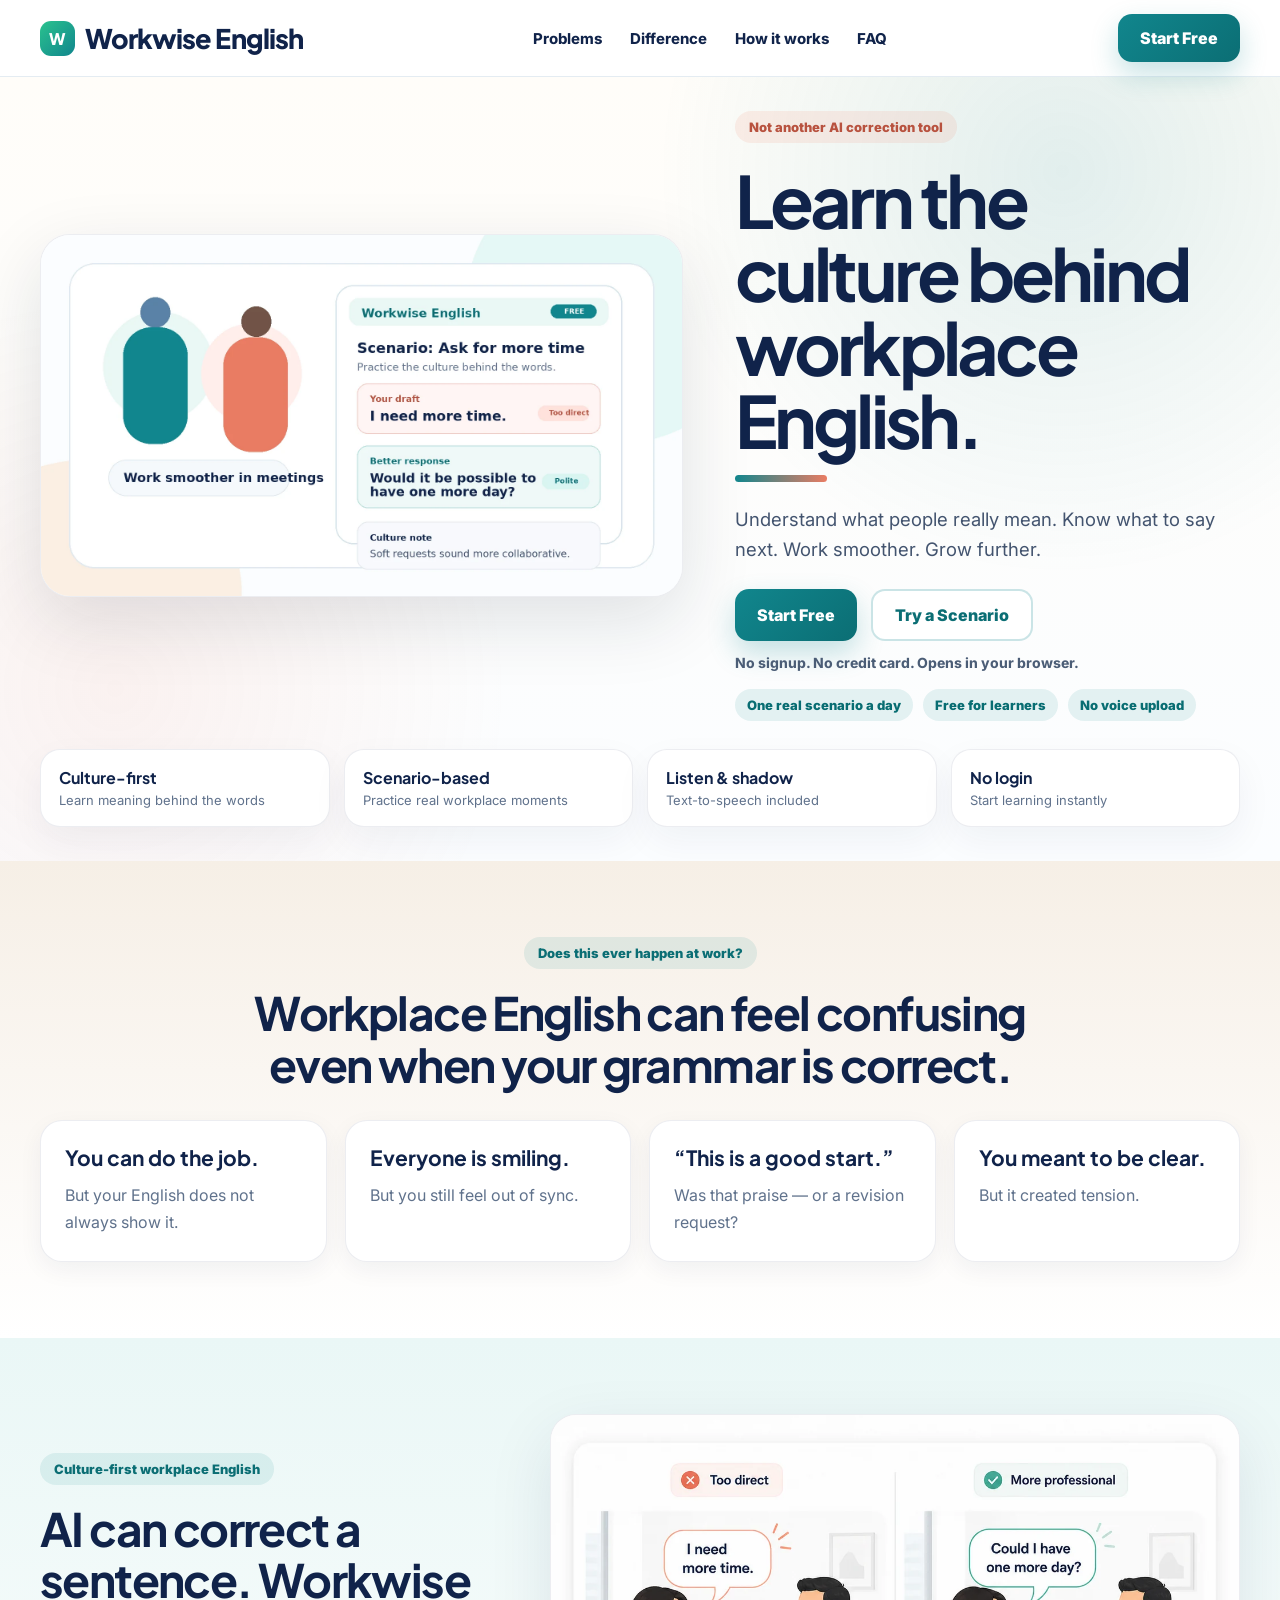
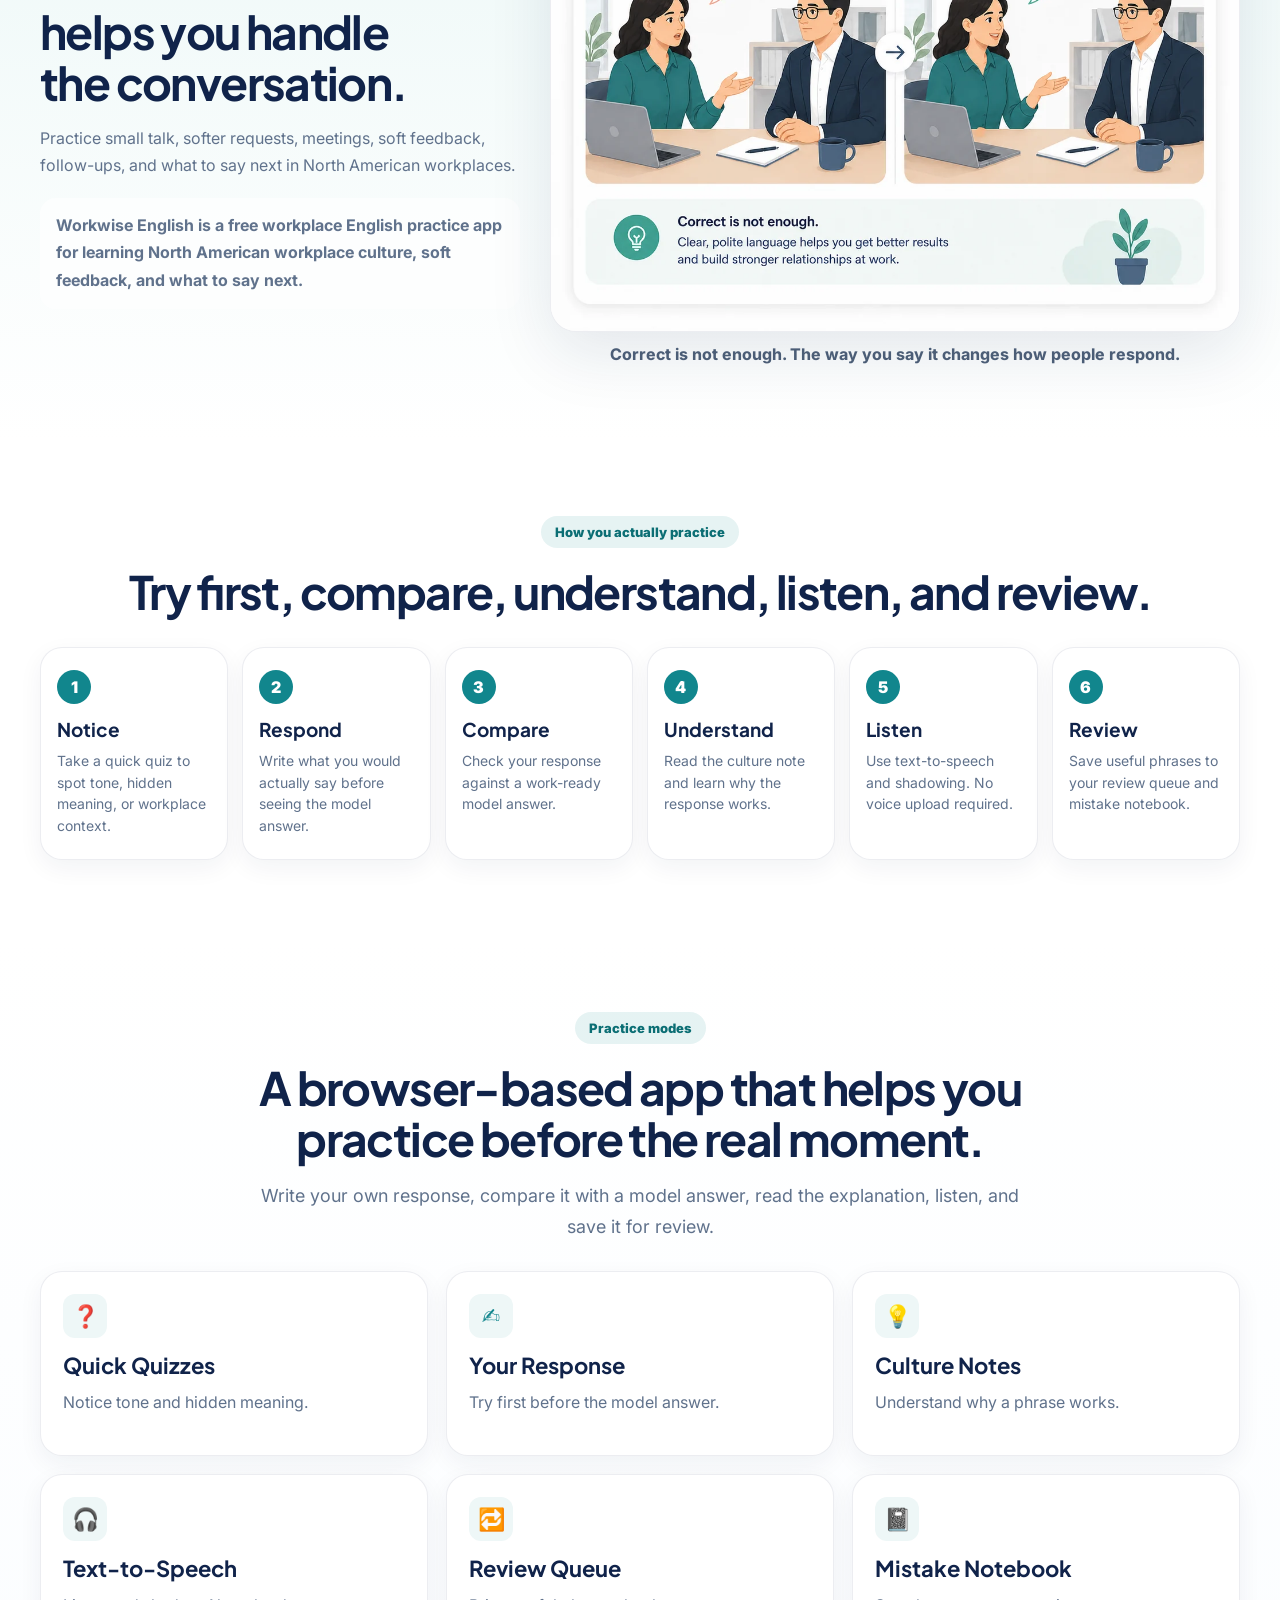
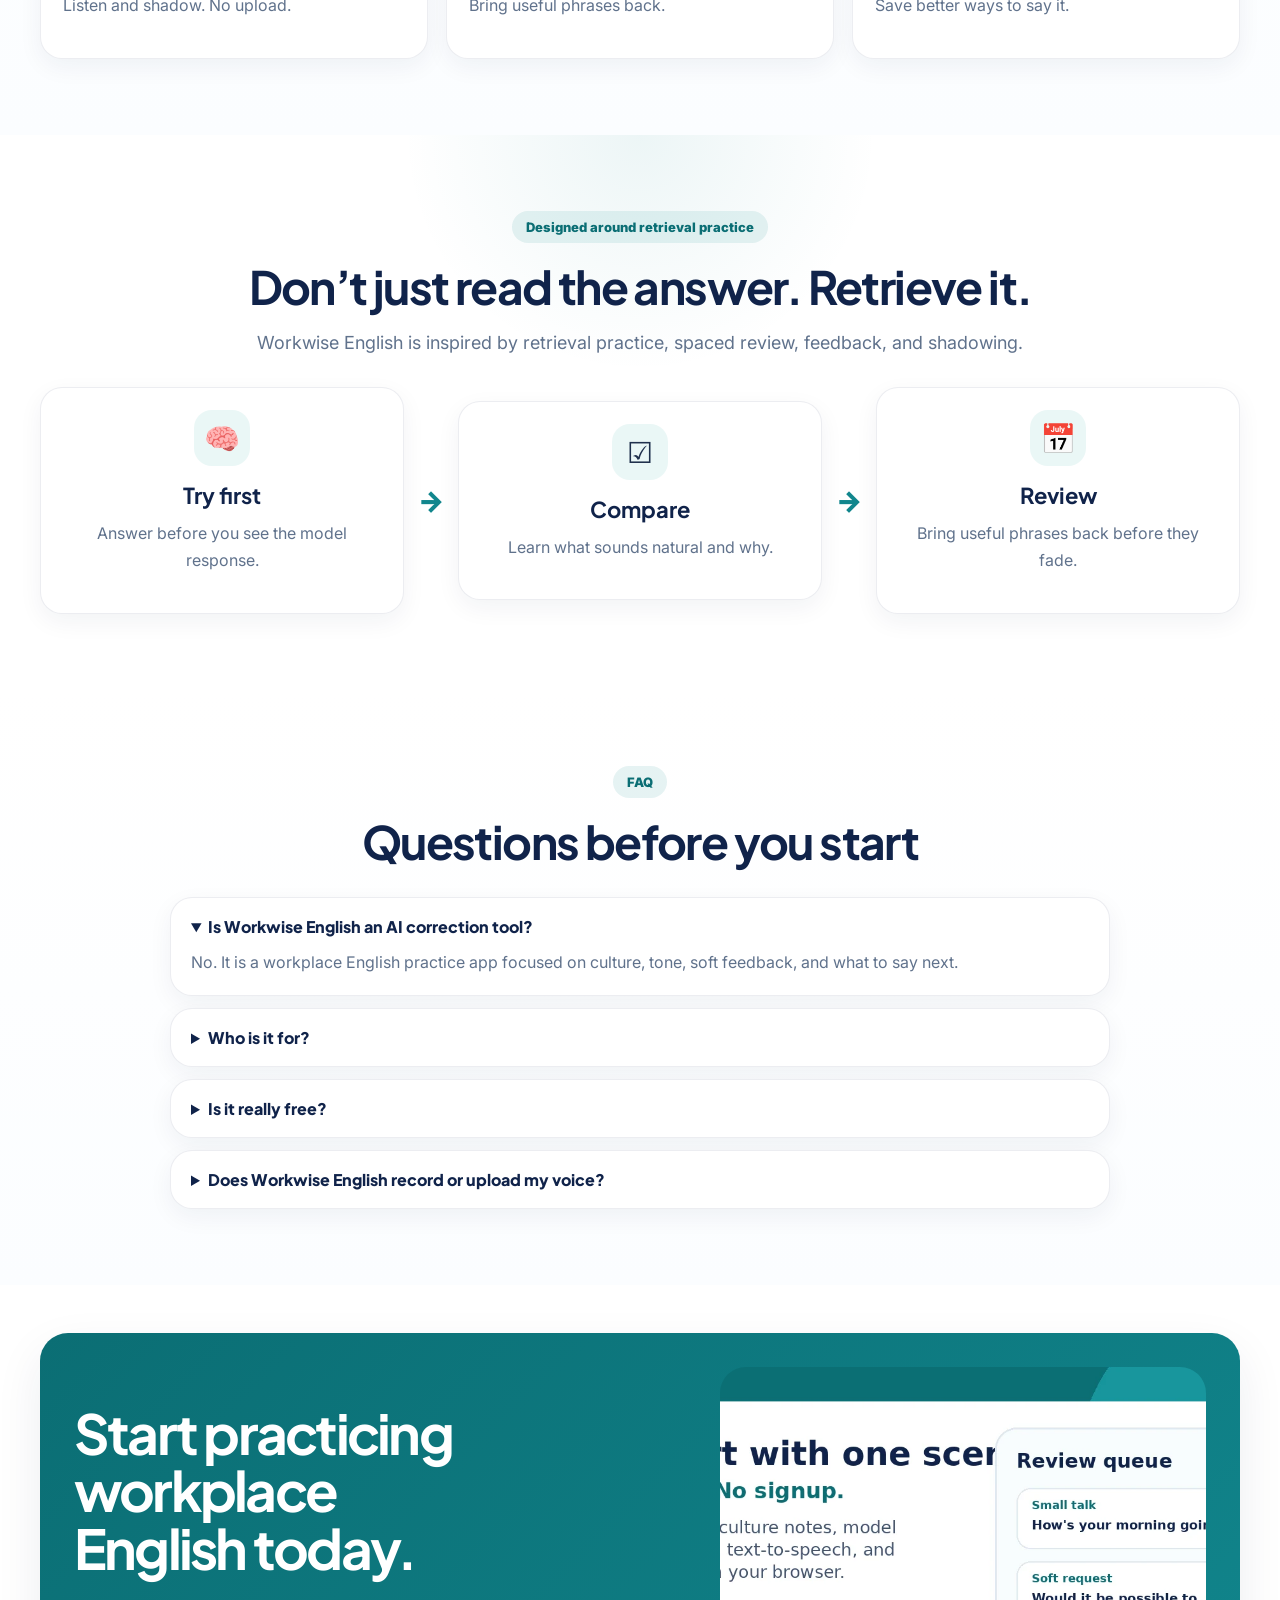
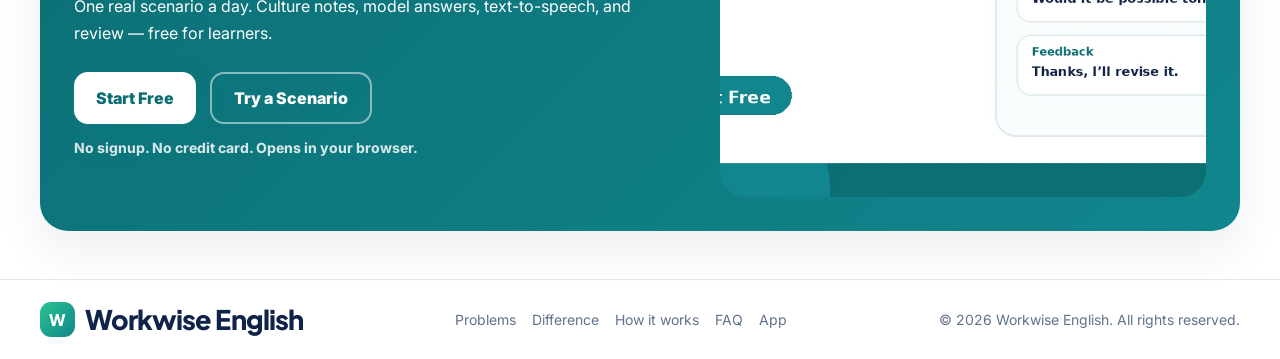
==== commit 32185d32: "Add files via upload" ====
--- a/index.html
+++ b/index.html
@@ -2,7 +2,7 @@
 <html lang="en">
 <head>
   <meta charset="utf-8">
-  <meta name="viewport" content="width=device-width, initial-scale=1">
+  <meta name="viewport" content="width=device-width,initial-scale=1">
   <title>Workwise English | Workplace English Practice with Culture Notes</title>
   <meta name="description" content="Practice workplace English for North American work culture. Learn what people really mean, what to say next, soft feedback, small talk, work-ready tone, and culture notes. Free for learners, no email login.">
   <link rel="canonical" href="https://workwise-english.vercel.app/">
@@ -16,6 +16,8 @@
   <meta name="twitter:title" content="Workwise English">
   <meta name="twitter:description" content="Workplace English practice with culture notes, soft feedback, and what to say next. Free for learners.">
   <meta name="twitter:image" content="https://workwise-english.vercel.app/assets/images/og/workwise-english-og-image.png">
+  <link rel="preload" as="image" href="/assets/images/lp/workwise-english-reference-style-hero-desktop.webp" media="(min-width: 768px)">
+  <link rel="preload" as="image" href="/assets/images/lp/workwise-english-reference-style-hero-mobile.webp" media="(max-width: 767px)">
   <link rel="preconnect" href="https://fonts.googleapis.com">
   <link rel="preconnect" href="https://fonts.gstatic.com" crossorigin>
   <link href="https://fonts.googleapis.com/css2?family=Inter:wght@400;500;600;700;800;900&family=Plus+Jakarta+Sans:wght@600;700;800&display=swap" rel="stylesheet">
@@ -30,11 +32,7 @@
     "operatingSystem": "Web",
     "url": "https://workwise-english.vercel.app/",
     "description": "A free browser-based workplace English practice app for learning North American workplace culture, tone, soft feedback, and what to say next.",
-    "offers": {
-      "@type": "Offer",
-      "price": "0",
-      "priceCurrency": "USD"
-    }
+    "offers": {"@type": "Offer", "price": "0", "priceCurrency": "USD"}
   }
   </script>
   <script type="application/ld+json">
@@ -42,46 +40,10 @@
     "@context": "https://schema.org",
     "@type": "FAQPage",
     "mainEntity": [
-      {
-        "@type": "Question",
-        "name": "Is Workwise English an AI correction tool?",
-        "acceptedAnswer": {
-          "@type": "Answer",
-          "text": "No. Workwise English is a workplace English practice app focused on culture, tone, soft feedback, and what to say next. It is not another AI correction tool."
-        }
-      },
-      {
-        "@type": "Question",
-        "name": "Who is Workwise English for?",
-        "acceptedAnswer": {
-          "@type": "Answer",
-          "text": "Workwise English is for intermediate English learners, immigrants, and international professionals who want to communicate with more confidence in North American workplaces."
-        }
-      },
-      {
-        "@type": "Question",
-        "name": "Is Workwise English free?",
-        "acceptedAnswer": {
-          "@type": "Answer",
-          "text": "Yes. Workwise English is free for learners and does not require email login, credit card, or app installation."
-        }
-      },
-      {
-        "@type": "Question",
-        "name": "How is progress saved?",
-        "acceptedAnswer": {
-          "@type": "Answer",
-          "text": "Progress is saved in your browser. Use Export / Import if you want to back up or move your learning history."
-        }
-      },
-      {
-        "@type": "Question",
-        "name": "Does Workwise English record or upload my voice?",
-        "acceptedAnswer": {
-          "@type": "Answer",
-          "text": "No. Workwise English includes text-to-speech for listening and shadowing, but it does not require voice upload."
-        }
-      }
+      {"@type":"Question","name":"Is Workwise English an AI correction tool?","acceptedAnswer":{"@type":"Answer","text":"No. Workwise English is a workplace English practice app focused on culture, tone, soft feedback, and what to say next."}},
+      {"@type":"Question","name":"Who is Workwise English for?","acceptedAnswer":{"@type":"Answer","text":"It is for intermediate English learners, immigrants, and international professionals who want to communicate with more confidence in North American workplaces."}},
+      {"@type":"Question","name":"Is Workwise English free?","acceptedAnswer":{"@type":"Answer","text":"Yes. Workwise English is free for learners and does not require email login, credit card, or app installation."}},
+      {"@type":"Question","name":"Does Workwise English record or upload my voice?","acceptedAnswer":{"@type":"Answer","text":"No. Workwise English includes text-to-speech for listening and shadowing, but it does not require voice upload."}}
     ]
   }
   </script>
@@ -91,51 +53,46 @@
   <div class="container header-inner">
     <a class="brand" href="/" aria-label="Workwise English home"><span class="brand-mark">W</span><span>Workwise English</span></a>
     <nav class="nav" aria-label="Primary navigation">
-      <a href="/#problems">Problems</a>
-      <a href="/#how-you-practice">How it works</a>
-      <a href="/#features">Features</a>
-      <a href="/#faq">FAQ</a>
+      <a href="#problems">Problems</a>
+      <a href="#difference">Difference</a>
+      <a href="#how-you-practice">How it works</a>
+      <a href="#faq">FAQ</a>
     </nav>
-    <div class="header-actions">
-      <a class="btn btn-primary" href="/app/">Start Free</a>
-    </div>
+    <a class="btn btn-primary header-cta" href="/app/">Start Free</a>
   </div>
 </header>
 
 <main>
-  <section class="hero hero-v4" aria-labelledby="hero-title">
-    <div class="container hero-v4-grid">
+  <section class="hero" aria-labelledby="hero-title">
+    <div class="container hero-grid">
+      <div class="hero-visual">
+        <picture>
+          <source media="(max-width: 767px)" srcset="/assets/images/lp/workwise-english-reference-style-hero-mobile.webp">
+          <img src="/assets/images/lp/workwise-english-reference-style-hero-desktop.webp" alt="Workwise English app preview showing workplace English culture practice, too direct wording, better response, and culture note" width="1600" height="900" fetchpriority="high" decoding="async">
+        </picture>
+      </div>
       <div class="hero-copy">
-        <div class="eyebrow hero-eyebrow">Not another AI correction tool</div>
+        <div class="eyebrow">Not another AI correction tool</div>
         <h1 id="hero-title"><span class="desktop-copy">Learn the culture behind workplace English.</span><span class="mobile-copy">Workplace English + culture practice.</span></h1>
-        <p class="hero-lead desktop-copy">Understand what people really mean. Know what to say next. Work smoother. Grow further.</p><p class="hero-lead mobile-copy">Know what people mean. Know what to say next.</p>
+        <p class="hero-lead desktop-copy">Understand what people really mean. Know what to say next. Work smoother. Grow further.</p>
+        <p class="hero-lead mobile-copy">Know what people mean. Know what to say next.</p>
         <div class="hero-actions">
           <a class="btn btn-primary" href="/app/">Start Free</a>
           <a class="btn btn-secondary" href="/practice/">Try a Scenario</a>
         </div>
-        <p class="hero-cta-note">No signup. Opens in your browser.</p>
-        <p class="hero-level">One real scenario a day · Free for learners</p>
-        <p class="hero-trust-line">No email login · No credit card · No app install</p>
-      </div>
-      <div class="hero-visual hero-visual-v4">
-        <picture>
-          <source media="(max-width: 767px)" srcset="/assets/images/lp/workwise-english-mobile-hero-no-blank.webp">
-          <img src="/assets/images/lp/workwise-english-workplace-culture-practice-hero-desktop.webp"
-               alt="Workwise English app showing workplace English culture practice, soft feedback, and what to say next"
-               width="1400" height="800" fetchpriority="high" decoding="async">
-        </picture>
-      </div>
-    </div>
-    <div class="container hero-benefits" aria-label="Workwise English trust and feature highlights">
-      <div class="benefit-card"><span>🌍</span><strong>Made for North American workplaces</strong></div>
-      <div class="benefit-card"><span>💬</span><strong>Scenario-based practice</strong></div>
-      <div class="benefit-card"><span>🎧</span><strong>Text-to-Speech / Shadowing</strong></div>
-      <div class="benefit-card"><span>✅</span><strong>Built from real workplace experience</strong></div>
-    </div>
-    <div class="container">
-      <p class="definition-line">
-        Workwise English is a free workplace English practice app for learning North American workplace culture, soft feedback, and what to say next.
-      </p>
+        <p class="hero-cta-note">No signup. No credit card. Opens in your browser.</p>
+        <div class="trust-row" aria-label="Trust highlights">
+          <span>One real scenario a day</span>
+          <span>Free for learners</span>
+          <span>No voice upload</span>
+        </div>
+      </div>
+    </div>
+    <div class="container proof-strip" aria-label="Workwise English highlights">
+      <div><strong>Culture-first</strong><span>Learn meaning behind the words</span></div>
+      <div><strong>Scenario-based</strong><span>Practice real workplace moments</span></div>
+      <div><strong>Listen & shadow</strong><span>Text-to-speech included</span></div>
+      <div><strong>No login</strong><span>Start learning instantly</span></div>
     </div>
   </section>
 
@@ -154,23 +111,16 @@
     </div>
   </section>
 
-  <section class="section section-mint" aria-labelledby="difference-title">
-    <div class="container feature-split">
+  <section class="section section-mint" id="difference" aria-labelledby="difference-title">
+    <div class="container difference-layout">
       <div>
         <div class="eyebrow">Culture-first workplace English</div>
         <h2 id="difference-title">AI can correct a sentence. Workwise helps you handle the conversation.</h2>
-        <p>Practice small talk, softer requests, meetings, soft feedback, feedback responses, follow-ups, and what to say next in North American workplaces.</p>
-        <p class="small-trust-note">Built around real workplace communication challenges — not fake textbook conversations.</p>
-      </div>
-      <div class="feature-grid">
-        <div class="mini-card"><div class="mini-icon">🧭</div><h3>What people mean</h3><p>Learn the hidden meaning behind workplace phrases and feedback.</p></div>
-        <div class="mini-card"><div class="mini-icon">💬</div><h3>What to say next</h3><p>Practice responses that sound clear, natural, and collaborative.</p></div>
-        <div class="mini-card"><div class="mini-icon">🌱</div><h3>Work smoother</h3><p>Build confidence for meetings, requests, feedback, and follow-ups.</p></div>
+        <p>Practice small talk, softer requests, meetings, soft feedback, follow-ups, and what to say next in North American workplaces.</p>
+        <p class="definition-line">Workwise English is a free workplace English practice app for learning North American workplace culture, soft feedback, and what to say next.</p>
       </div>
       <figure class="difference-example">
-        <img src="/assets/images/lp/workwise-english-too-direct-more-professional-example.webp"
-             alt="Workwise English example showing how a direct workplace request can become more professional"
-             width="1280" height="900" loading="lazy">
+        <img src="/assets/images/lp/workwise-english-too-direct-more-professional-example.webp" alt="Workwise English example showing how a direct workplace request can become more professional" width="1280" height="900" loading="lazy">
         <figcaption>Correct is not enough. The way you say it changes how people respond.</figcaption>
       </figure>
     </div>
@@ -179,7 +129,7 @@
   <section class="section center" id="how-you-practice" aria-labelledby="practice-title">
     <div class="container">
       <div class="eyebrow">How you actually practice</div>
-      <h2 id="practice-title">Not just examples. You try first, compare, understand, listen, and review.</h2>
+      <h2 id="practice-title">Try first, compare, understand, listen, and review.</h2>
       <div class="practice-steps">
         <article class="step-card"><span>1</span><h3>Notice</h3><p>Take a quick quiz to spot tone, hidden meaning, or workplace context.</p></article>
         <article class="step-card"><span>2</span><h3>Respond</h3><p>Write what you would actually say before seeing the model answer.</p></article>
@@ -191,64 +141,18 @@
     </div>
   </section>
 
-  <section class="section section-soft center" id="scenarios" aria-labelledby="scenarios-title">
-    <div class="container">
-      <div class="eyebrow">Practice categories</div>
-      <h2 id="scenarios-title">Practice the workplace situations that matter.</h2>
-      <div class="category-grid latest-categories">
-        <div class="category"><div class="emoji">💬</div><strong>Small Talk & Openings</strong></div>
-        <div class="category"><div class="emoji">✋</div><strong>Requests</strong></div>
-        <div class="category"><div class="emoji">👥</div><strong>Meetings</strong></div>
-        <div class="category"><div class="emoji">🔀</div><strong>Disagreement</strong></div>
-        <div class="category"><div class="emoji">❓</div><strong>Clarifying Questions</strong></div>
-        <div class="category"><div class="emoji">➡️</div><strong>Follow-ups</strong></div>
-        <div class="category"><div class="emoji">🌤️</div><strong>Soft Feedback</strong></div>
-        <div class="category"><div class="emoji">🥪</div><strong>Feedback Response</strong></div>
-      </div>
-    </div>
-  </section>
-
-  <section class="section center" id="features" aria-labelledby="features-title">
+  <section class="section section-soft center" id="features" aria-labelledby="features-title">
     <div class="container">
       <div class="eyebrow">Practice modes</div>
       <h2 id="features-title">A browser-based app that helps you practice before the real moment.</h2>
       <p class="sub">Write your own response, compare it with a model answer, read the explanation, listen, and save it for review.</p>
-      <div class="feature-grid-8">
-        <div class="feature-box"><div class="emoji">❓</div><div><h3>Quick Quizzes</h3><p>Notice tone, hidden meaning, and better responses.</p></div></div>
-        <div class="feature-box"><div class="emoji">✍️</div><div><h3>Your Own Response</h3><p>Write what you would actually say first.</p></div></div>
-        <div class="feature-box"><div class="emoji">☑️</div><div><h3>Check My Response</h3><p>Use a rubric for clarity, tone, and workplace fit.</p></div></div>
-        <div class="feature-box"><div class="emoji">💡</div><div><h3>Model Answer + Explanation</h3><p>Compare and learn why it works.</p></div></div>
-        <div class="feature-box"><div class="emoji">🧭</div><div><h3>Culture Notes</h3><p>Learn small talk, soft feedback, and workplace norms.</p></div></div>
-        <div class="feature-box"><div class="emoji">🎧</div><div><h3>Text-to-Speech</h3><p>Listen and repeat. No voice upload required.</p></div></div>
-        <div class="feature-box"><div class="emoji">🔁</div><div><h3>Review Queue</h3><p>Review what you struggled with before you forget it.</p></div></div>
-        <div class="feature-box"><div class="emoji">📓</div><div><h3>Mistake Notebook</h3><p>Save better ways to say it and your own notes.</p></div></div>
-      </div>
-    </div>
-  </section>
-
-  <section class="section section-soft center" id="how-it-works" aria-labelledby="how-title">
-    <div class="container">
-      <div class="eyebrow">Inside the app</div>
-      <h2 id="how-title">Practice, compare, understand, and remember.</h2>
-      <div class="how-grid">
-        <article class="card how-card">
-          <button class="image-zoom" data-lightbox="/assets/images/lp/workwise-english-how-it-works-notice.webp" aria-label="Open Notice step illustration">
-            <img src="/assets/images/lp/workwise-english-how-it-works-notice.webp" alt="Workwise English quick quiz for noticing workplace English tone and context" width="900" height="600" loading="lazy">
-          </button>
-          <div class="content"><h3>1. Try the scenario first</h3><p>Read the workplace situation and write your own response.</p></div>
-        </article>
-        <article class="card how-card">
-          <button class="image-zoom" data-lightbox="/assets/images/lp/workwise-english-how-it-works-compare.webp" aria-label="Open Compare step illustration">
-            <img src="/assets/images/lp/workwise-english-how-it-works-compare.webp" alt="Workwise English screen for comparing a response with a model answer and culture note" width="900" height="600" loading="lazy">
-          </button>
-          <div class="content"><h3>2. Check and compare</h3><p>See what to notice, compare with a model answer, and read why it works.</p></div>
-        </article>
-        <article class="card how-card">
-          <button class="image-zoom" data-lightbox="/assets/images/lp/workwise-english-how-it-works-review.webp" aria-label="Open Review step illustration">
-            <img src="/assets/images/lp/workwise-english-how-it-works-review.webp" alt="Workwise English review queue for remembering workplace English phrases" width="900" height="600" loading="lazy">
-          </button>
-          <div class="content"><h3>3. Listen, repeat, and review</h3><p>Use text-to-speech, review queue, and notebook to make it stick.</p></div>
-        </article>
+      <div class="feature-grid">
+        <div class="feature-box"><div class="emoji">❓</div><h3>Quick Quizzes</h3><p>Notice tone and hidden meaning.</p></div>
+        <div class="feature-box"><div class="emoji">✍️</div><h3>Your Response</h3><p>Try first before the model answer.</p></div>
+        <div class="feature-box"><div class="emoji">💡</div><h3>Culture Notes</h3><p>Understand why a phrase works.</p></div>
+        <div class="feature-box"><div class="emoji">🎧</div><h3>Text-to-Speech</h3><p>Listen and shadow. No upload.</p></div>
+        <div class="feature-box"><div class="emoji">🔁</div><h3>Review Queue</h3><p>Bring useful phrases back.</p></div>
+        <div class="feature-box"><div class="emoji">📓</div><h3>Mistake Notebook</h3><p>Save better ways to say it.</p></div>
       </div>
     </div>
   </section>
@@ -257,30 +161,13 @@
     <div class="container">
       <div class="eyebrow">Designed around retrieval practice</div>
       <h2 id="learning-science-title">Don’t just read the answer. Retrieve it.</h2>
-      <p class="sub">Workwise English is inspired by established learning science: retrieval practice, spaced review, feedback, and shadowing.</p>
-      <div class="learning-loop compact-loop">
+      <p class="sub">Workwise English is inspired by retrieval practice, spaced review, feedback, and shadowing.</p>
+      <div class="learning-loop">
         <div class="loop-card"><div class="loop-icon">🧠</div><h3>Try first</h3><p>Answer before you see the model response.</p></div>
         <div class="loop-arrow">→</div>
         <div class="loop-card"><div class="loop-icon">☑️</div><h3>Compare</h3><p>Learn what sounds natural and why.</p></div>
         <div class="loop-arrow">→</div>
         <div class="loop-card"><div class="loop-icon">📅</div><h3>Review</h3><p>Bring useful phrases back before they fade.</p></div>
-        <div class="loop-arrow">→</div>
-        <div class="loop-card"><div class="loop-icon">💼</div><h3>Use at work</h3><p>Carry your skills into real conversations.</p></div>
-      </div>
-    </div>
-  </section>
-
-  <section class="section section-mint" aria-labelledby="free-title">
-    <div class="container free-grid">
-      <div>
-        <div class="eyebrow">Built with care. Free by design.</div>
-        <h2 id="free-title">Premium-feeling learning without paywalls.</h2>
-        <p>No email login, no credit card, and no app install. Progress is saved in your browser, and Export / Import lets you back up your learning history when you want to keep it safe.</p>
-      </div>
-      <div class="free-cards">
-        <div class="mini-card"><div class="mini-icon">💸</div><h3>No payment</h3><p>100% free for learners.</p></div>
-        <div class="mini-card"><div class="mini-icon">✉️</div><h3>No email login</h3><p>Start learning instantly.</p></div>
-        <div class="mini-card"><div class="mini-icon">🌿</div><h3>Sustainably designed</h3><p>Simple, efficient, and built to last.</p></div>
       </div>
     </div>
   </section>
@@ -292,26 +179,10 @@
         <h2 id="faq-title">Questions before you start</h2>
       </div>
       <div class="faq-list">
-        <details open>
-          <summary>Is Workwise English an AI correction tool?</summary>
-          <p>No. Workwise English is a workplace English practice app focused on culture, tone, soft feedback, and what to say next.</p>
-        </details>
-        <details>
-          <summary>Who is it for?</summary>
-          <p>It is for intermediate English learners, immigrants, and international professionals who want to feel more confident in North American workplaces.</p>
-        </details>
-        <details>
-          <summary>Is it really free?</summary>
-          <p>Yes. It is free for learners and does not require email login, credit card, or app installation.</p>
-        </details>
-        <details>
-          <summary>How is my progress saved?</summary>
-          <p>Your progress is saved in this browser. Use Export / Import if you want to back up your learning data or move it to another device.</p>
-        </details>
-        <details>
-          <summary>Does Workwise English record or upload my voice?</summary>
-          <p>No. Workwise English includes text-to-speech for listening and shadowing, but it does not require voice upload.</p>
-        </details>
+        <details open><summary>Is Workwise English an AI correction tool?</summary><p>No. It is a workplace English practice app focused on culture, tone, soft feedback, and what to say next.</p></details>
+        <details><summary>Who is it for?</summary><p>Intermediate English learners, immigrants, and international professionals who want to feel more confident in North American workplaces.</p></details>
+        <details><summary>Is it really free?</summary><p>Yes. It is free for learners and does not require email login, credit card, or app installation.</p></details>
+        <details><summary>Does Workwise English record or upload my voice?</summary><p>No. It includes text-to-speech for listening and shadowing, but it does not require voice upload.</p></details>
       </div>
     </div>
   </section>
@@ -323,33 +194,33 @@
           <h2>Start practicing workplace English today.</h2>
           <p>One real scenario a day. Culture notes, model answers, text-to-speech, and review — free for learners.</p>
           <div class="cta-row">
-            <a class="btn btn-primary" href="/app/" style="background:#fff;color:var(--teal-dark)">Start Free</a>
-            <a class="btn btn-secondary" href="/practice/" style="background:transparent;color:#fff;border-color:rgba(255,255,255,.5)">Try a Scenario</a>
+            <a class="btn btn-primary final-primary" href="/app/">Start Free</a>
+            <a class="btn btn-secondary final-secondary" href="/practice/">Try a Scenario</a>
           </div>
           <p class="cta-note">No signup. No credit card. Opens in your browser.</p>
         </div>
         <picture class="final-cta-picture">
-          <source media="(max-width: 767px)" srcset="/assets/images/lp/workwise-english-final-cta-mobile-no-blank.webp">
-          <img src="/assets/images/lp/workwise-english-final-cta-workplace-practice.webp" alt="Workwise English practice app with culture notes, model answers, review, and text-to-speech" width="900" height="670" loading="lazy">
+          <source media="(max-width: 767px)" srcset="/assets/images/lp/workwise-english-final-cta-clean-mobile.webp">
+          <img src="/assets/images/lp/workwise-english-final-cta-clean.webp" alt="Workwise English practice app with culture notes, model answers, review, and text-to-speech" width="1200" height="675" loading="lazy">
         </picture>
       </div>
     </div>
   </section>
 </main>
 
-<div class="lightbox" id="lightbox" aria-hidden="true">
-  <button class="lightbox-close" type="button" aria-label="Close image">×</button>
-  <img src="" alt="">
+<div class="mobile-sticky-cta" aria-label="Start learning">
+  <a href="/app/">Start Free</a>
+  <a href="/practice/">Try a Scenario</a>
 </div>
 
 <footer class="footer">
   <div class="container footer-inner">
     <a class="brand" href="/"><span class="brand-mark">W</span><span>Workwise English</span></a>
     <div class="footer-links">
-      <a href="/#problems">Problems</a>
-      <a href="/#how-you-practice">How it works</a>
-      <a href="/#features">Features</a>
-      <a href="/#faq">FAQ</a>
+      <a href="#problems">Problems</a>
+      <a href="#difference">Difference</a>
+      <a href="#how-you-practice">How it works</a>
+      <a href="#faq">FAQ</a>
       <a href="/app/">App</a>
     </div>
     <div>© <span data-year></span> Workwise English. All rights reserved.</div>
--- a/assets/css/style.css
+++ b/assets/css/style.css
@@ -1,6 +1,9 @@
 :root{
   --navy:#10234a;--teal:#11868d;--teal-dark:#0b6e74;--mint:#eaf7f6;--sand:#f6efe6;--coral:#ea7c63;--text:#20314d;--muted:#60728c;--line:#dfe8f0;--bg:#fbfdff;--white:#fff;--shadow:0 18px 48px rgba(16,35,74,.08);--shadow-sm:0 8px 24px rgba(16,35,74,.055);--radius:22px;--max:1200px;--font-heading:"Plus Jakarta Sans",Inter,system-ui,-apple-system,BlinkMacSystemFont,"Segoe UI",sans-serif;--font-body:Inter,system-ui,-apple-system,BlinkMacSystemFont,"Segoe UI",sans-serif}
-*{box-sizing:border-box}html{scroll-behavior:smooth}body{margin:0;font-family:var(--font-body);color:var(--text);background:var(--white);font-feature-settings:"kern","liga";text-rendering:optimizeLegibility}a{color:inherit;text-decoration:none}img{display:block;max-width:100%}.container{width:min(calc(100% - 32px),var(--max));margin:0 auto}.site-header{position:sticky;top:0;z-index:60;background:rgba(255,255,255,.94);backdrop-filter:blur(14px);border-bottom:1px solid rgba(223,232,240,.82)}.header-inner{min-height:76px;display:flex;align-items:center;justify-content:space-between;gap:24px}.brand{display:flex;align-items:center;gap:10px;color:var(--navy);font-family:var(--font-heading);font-weight:800;font-size:27px;letter-spacing:-.035em}.brand-mark{width:35px;height:35px;min-width:35px;border-radius:11px;background:linear-gradient(135deg,#2ac28e,var(--teal));display:grid;place-items:center;color:#fff;font-size:16px;font-weight:900}.nav{display:flex;gap:28px;align-items:center;color:var(--navy);font-weight:750}.nav a{font-size:15px}.header-actions{display:flex;gap:12px;align-items:center}.btn{display:inline-flex;align-items:center;justify-content:center;gap:10px;border:none;border-radius:14px;padding:14px 22px;font:inherit;font-weight:850;cursor:pointer;transition:.2s ease;text-align:center;white-space:nowrap}.btn:hover{transform:translateY(-1px)}.btn-primary{color:#fff;background:linear-gradient(135deg,var(--teal),var(--teal-dark));box-shadow:0 12px 28px rgba(17,134,141,.24)}.btn-secondary{color:var(--teal-dark);background:#fff;border:2px solid rgba(17,134,141,.22)}.btn-soft{color:var(--navy);background:#fff;border:1px solid var(--line)}.section{padding:76px 0}.section-tight{padding:48px 0}.section-soft{background:linear-gradient(180deg,#fff,var(--bg))}.section-mint{background:linear-gradient(180deg,var(--mint),#fff)}.section-sand{background:linear-gradient(180deg,var(--sand),#fff)}.eyebrow{display:inline-flex;align-items:center;gap:8px;padding:8px 14px;border-radius:999px;background:rgba(17,134,141,.10);color:var(--teal-dark);font-size:13px;font-weight:850;margin-bottom:18px}h1,h2,h3,h4,p{margin-top:0}h1,h2,h3,h4{font-family:var(--font-heading);color:var(--navy);text-wrap:balance}h1{font-size:clamp(46px,5.7vw,72px);line-height:1.02;letter-spacing:-.052em;margin-bottom:22px;max-width:760px}h1::after{content:"";display:block;width:92px;height:7px;margin-top:18px;border-radius:999px;background:linear-gradient(90deg,var(--teal),var(--coral))}h2{font-size:clamp(30px,4.2vw,46px);line-height:1.12;letter-spacing:-.035em;margin-bottom:16px}h3{font-size:22px;line-height:1.25;margin-bottom:10px}h4{font-size:18px;line-height:1.3;margin-bottom:8px}p{color:var(--muted);line-height:1.72}.center{text-align:center}.mobile-copy{display:none}.hero-v4{padding:70px 0 38px;overflow:hidden;background:radial-gradient(circle at 83% 12%,rgba(17,134,141,.12),transparent 32%),radial-gradient(circle at 9% 78%,rgba(234,124,99,.09),transparent 30%),linear-gradient(180deg,#fffdf9 0%,#fbfdff 100%)}.hero-v4-grid{display:grid;grid-template-columns:minmax(0,.84fr) minmax(600px,1.16fr);gap:clamp(34px,4.8vw,72px);align-items:center}.hero-copy{max-width:610px}.hero-eyebrow{background:rgba(234,124,99,.12);color:#b8523f;margin-bottom:20px}.hero-lead{max-width:560px;margin:0 0 24px;color:#43546f;font-size:clamp(18px,1.45vw,21px);line-height:1.64}.hero-actions{display:flex;gap:14px;flex-wrap:wrap;margin:0 0 10px}.hero-cta-note{margin:0 0 14px;color:#4b5d76;font-size:14px;font-weight:750}.hero-level{display:inline-flex;align-items:center;margin:0 0 10px;padding:8px 14px;border-radius:999px;background:rgba(17,134,141,.10);color:#086d72;font-size:14px;font-weight:850}.hero-trust-line{margin:0;color:#4b5d76;font-size:14px;font-weight:680;line-height:1.45}.hero-visual-v4{border-radius:30px;overflow:hidden;background:#fff;border:1px solid rgba(16,35,74,.08);box-shadow:0 24px 72px rgba(15,31,51,.12)}.hero-visual-v4 picture,.hero-visual-v4 img{display:block;width:100%}.hero-visual-v4 img{height:auto}.hero-benefits{display:grid;grid-template-columns:repeat(4,1fr);gap:14px;margin-top:30px}.benefit-card{display:flex;align-items:center;gap:12px;min-height:78px;padding:17px 18px;border:1px solid rgba(16,35,74,.08);border-radius:20px;background:#fff;box-shadow:0 14px 36px rgba(16,35,74,.05);color:var(--navy);font-weight:850;line-height:1.25}.benefit-card span{flex:0 0 40px;width:40px;height:40px;display:grid;place-items:center;border-radius:13px;background:rgba(17,134,141,.10)}.definition-line{max-width:980px;margin:22px auto 0;padding:16px 20px;border:1px solid rgba(16,35,74,.08);border-radius:18px;background:rgba(255,255,255,.76);box-shadow:0 12px 34px rgba(16,35,74,.045);color:#43546f;font-size:15px;line-height:1.55;text-align:center}.section-heading{max-width:820px;margin:0 auto 30px}.pain-grid{display:grid;grid-template-columns:repeat(4,1fr);gap:18px}.pain-card,.mini-card,.step-card,.feature-box,.category,.loop-card,.how-card,.faq-list details,.free-cards .mini-card{border:1px solid rgba(16,35,74,.08);border-radius:22px;background:#fff;box-shadow:var(--shadow-sm)}.pain-card{padding:24px;text-align:left}.pain-card h3{font-size:21px;margin-bottom:10px}.pain-card p{margin-bottom:0}.feature-split{display:grid;grid-template-columns:.92fr 1.08fr;gap:28px;align-items:center}.feature-grid{display:grid;grid-template-columns:repeat(3,1fr);gap:18px}.mini-card{padding:24px}.mini-icon{width:52px;height:52px;border-radius:16px;background:#edf7f6;color:var(--teal);display:grid;place-items:center;font-size:25px;margin-bottom:16px}.small-trust-note{margin-top:18px;padding:14px 16px;border-radius:16px;background:rgba(255,255,255,.62);color:#43546f;font-weight:750;line-height:1.55}.difference-example{grid-column:1/-1;margin:26px 0 0;padding:0}.difference-example img{width:100%;height:auto;display:block;border-radius:26px;border:1px solid rgba(16,35,74,.08);box-shadow:0 22px 64px rgba(16,35,74,.10);background:#fff}.difference-example figcaption{margin-top:12px;color:#4b5d76;font-weight:750;text-align:center}.practice-steps{display:grid;grid-template-columns:repeat(6,1fr);gap:14px;margin-top:30px}.step-card{padding:22px 16px;text-align:left}.step-card span{display:grid;place-items:center;width:34px;height:34px;margin-bottom:14px;border-radius:999px;background:var(--teal);color:#fff;font-weight:900}.step-card h3{font-size:19px;margin-bottom:8px}.step-card p{font-size:14px;line-height:1.55;margin-bottom:0}.category-grid{display:grid;grid-template-columns:repeat(8,1fr);gap:14px;margin-top:24px}.category{min-height:118px;padding:18px 10px;text-align:center;display:grid;place-items:center;gap:8px}.category .emoji{font-size:30px;margin-bottom:6px}.feature-grid-8{display:grid;grid-template-columns:repeat(4,1fr);gap:18px;margin-top:28px}.feature-box{padding:22px;display:flex;gap:14px;text-align:left}.feature-box .emoji{flex:0 0 44px;width:44px;height:44px;border-radius:12px;background:#eef7f7;display:grid;place-items:center;font-size:22px;color:var(--teal)}.sub{max-width:780px;margin:0 auto 28px;color:var(--muted);font-size:18px;line-height:1.72}.how-grid{display:grid;grid-template-columns:repeat(3,1fr);gap:22px;margin-top:28px}.how-card{overflow:hidden}.image-zoom{display:block;width:100%;padding:0;border:0;background:transparent;cursor:zoom-in;font:inherit;color:inherit}.how-card .image-zoom{height:300px;padding:20px;display:flex;align-items:center;justify-content:center;background:radial-gradient(circle at 50% 12%,rgba(17,134,141,.05),transparent 48%),#fff;overflow:hidden}.how-card .image-zoom img{width:auto;height:auto;max-width:100%;max-height:100%;object-fit:contain;border:0}.how-card .content{padding:24px 26px 30px;border-top:1px solid rgba(16,35,74,.08);text-align:left}.how-card .content p{margin-bottom:0;line-height:1.62}.learning-loop-section{background:radial-gradient(circle at 50% 0%,rgba(17,134,141,.08),transparent 28%),#fff}.learning-loop{display:grid;grid-template-columns:1fr auto 1fr auto 1fr auto 1fr;gap:14px;align-items:center;margin-top:28px}.loop-card{padding:22px;min-height:176px}.loop-icon{width:56px;height:56px;margin:0 auto 16px;display:grid;place-items:center;border-radius:18px;background:var(--mint);font-size:29px}.loop-arrow{font-size:28px;color:var(--teal);font-weight:900}.free-grid{display:grid;grid-template-columns:.95fr 1.05fr;gap:24px;align-items:center}.free-cards{display:grid;grid-template-columns:repeat(3,1fr);gap:16px}.faq-container{max-width:940px}.faq-list{display:grid;gap:12px}.faq-list details{padding:18px 20px}.faq-list summary{cursor:pointer;font-weight:850;color:var(--navy);font-family:var(--font-heading)}.faq-list p{margin:12px 0 0}.final-cta{background:linear-gradient(135deg,var(--teal-dark),var(--teal));border-radius:28px;overflow:hidden;color:#fff;box-shadow:var(--shadow)}.final-cta .inner{display:grid;grid-template-columns:1.1fr .9fr;gap:clamp(24px,4vw,54px);align-items:center;padding:34px}.final-cta h2,.final-cta p{color:#fff}.final-cta h2{font-size:clamp(34px,4.3vw,56px);line-height:1.05;letter-spacing:-.05em}.final-cta .cta-note{margin:12px 0 0;color:rgba(255,255,255,.82);font-size:14px;font-weight:750}.final-cta-picture,.final-cta-picture img{display:block;width:100%}.final-cta-picture img{max-height:430px;object-fit:cover;border-radius:26px;background:#fff}.footer{border-top:1px solid var(--line);padding:22px 0;color:var(--muted);font-size:14px}.footer-inner{display:flex;justify-content:space-between;align-items:center;gap:16px;flex-wrap:wrap}.footer-links{display:flex;gap:16px;flex-wrap:wrap}.lightbox{position:fixed;inset:0;z-index:999;display:none;place-items:center;background:rgba(10,20,45,.74);padding:24px}.lightbox.is-open{display:grid}.lightbox img{max-width:min(1120px,94vw);max-height:88vh;border-radius:22px;box-shadow:0 24px 80px rgba(0,0,0,.35);background:#fff}.lightbox-close{position:fixed;top:18px;right:22px;width:44px;height:44px;border:0;border-radius:999px;background:#fff;color:var(--navy);font-size:30px;line-height:1;cursor:pointer;box-shadow:var(--shadow-sm)}
-.page-shell{min-height:100vh;background:linear-gradient(180deg,#f7fbfd,#fff)}.app-layout{display:grid;grid-template-columns:250px 1fr;min-height:calc(100vh - 77px)}.sidebar{background:#fff;border-right:1px solid var(--line);padding:24px;position:sticky;top:77px;height:calc(100vh - 77px)}.side-nav{display:grid;gap:6px}.side-link{display:flex;gap:10px;align-items:center;border-radius:14px;padding:12px 14px;color:var(--muted);font-weight:800}.side-link.active{background:#eaf7f6;color:var(--teal-dark)}.sidebar .info-box{margin-top:22px;background:linear-gradient(180deg,#f4fbfa,#eef7f6);border:1px solid var(--line);border-radius:18px;padding:18px}.app-main{padding:28px}.app-header{display:flex;justify-content:space-between;align-items:flex-start;gap:16px;flex-wrap:wrap;margin-bottom:20px}.page-title{font-size:42px;line-height:1.1;margin-bottom:8px}.metrics{display:grid;grid-template-columns:repeat(3,1fr);gap:16px;margin-bottom:20px}.metric{padding:22px}.metric .label{color:var(--muted);font-weight:700;font-size:14px}.metric .value{font-size:38px;font-weight:900;color:var(--navy);margin-top:6px}.two-col{display:grid;grid-template-columns:1.05fr .95fr;gap:20px}.screen-card{overflow:hidden}.screen-card img{width:100%;height:auto;border-bottom:1px solid var(--line);background:#fff}.list{display:grid;gap:12px}.list-item{display:flex;justify-content:space-between;align-items:center;gap:16px;border:1px solid var(--line);border-radius:16px;padding:16px;background:#fff}.tag-row{display:flex;flex-wrap:wrap;gap:10px}.tag{display:inline-flex;padding:8px 12px;border-radius:999px;background:#edf7f6;color:var(--teal-dark);font-weight:800;font-size:13px}.better{background:#edf7f6;border-radius:16px;padding:16px;font-weight:700;color:var(--navy)}.example{background:#f7f9fc;border-radius:16px;padding:16px;color:var(--text)}.chart{height:260px;border-radius:18px;border:1px solid var(--line);background:linear-gradient(180deg,#fff,#f1faf8);padding:20px}label{font-weight:700;color:var(--navy);font-size:14px;display:block;margin-bottom:8px}input,textarea,select{width:100%;border:1px solid var(--line);border-radius:14px;padding:14px;font:inherit;color:var(--text);background:#fff}textarea{min-height:120px}.form-stack{display:grid;gap:16px}.mobile-nav{display:none;position:fixed;left:0;right:0;bottom:0;z-index:60;background:rgba(255,255,255,.96);border-top:1px solid var(--line);backdrop-filter:blur(12px);padding:10px 16px env(safe-area-inset-bottom)}.mobile-nav .inner{display:grid;grid-template-columns:repeat(4,1fr);gap:8px}.mobile-nav a{text-align:center;font-size:12px;font-weight:800;color:var(--muted)}.mobile-nav a.active{color:var(--teal-dark)}.card{background:#fff;border:1px solid var(--line);border-radius:var(--radius);box-shadow:var(--shadow-sm)}.card.pad{padding:24px}.reveal-on-scroll{opacity:1;transform:none}body.animate-ready .reveal-on-scroll{opacity:0;transform:translateY(24px);transition:opacity .7s ease,transform .7s cubic-bezier(.2,.8,.2,1)}body.animate-ready .reveal-on-scroll.is-visible{opacity:1;transform:translateY(0)}@media (prefers-reduced-motion:reduce){*,*::before,*::after{animation:none!important;transition:none!important;scroll-behavior:auto!important}}
-@media (max-width:1180px){.hero-v4-grid,.feature-split,.free-grid,.two-col{grid-template-columns:1fr}.hero-copy{max-width:800px}.hero-benefits,.pain-grid,.practice-steps{grid-template-columns:repeat(2,1fr)}.feature-grid,.feature-grid-8{grid-template-columns:repeat(2,1fr)}.category-grid{grid-template-columns:repeat(4,1fr)}.how-grid{grid-template-columns:1fr}.learning-loop{grid-template-columns:1fr}.loop-arrow{transform:rotate(90deg)}.free-cards,.metrics{grid-template-columns:1fr}.app-layout{grid-template-columns:1fr}.sidebar{display:none}.mobile-nav{display:block}.app-main{padding-bottom:90px}}
-@media (max-width:767px){.desktop-copy{display:none!important}.mobile-copy{display:inline!important}.container{width:min(calc(100% - 28px),var(--max))}.header-inner{min-height:62px;padding:8px 0;gap:10px}.brand{gap:8px;flex:1 1 auto;min-width:0;font-size:22px;line-height:1.02}.brand-mark{width:38px;height:38px;min-width:38px;border-radius:12px;font-size:18px}.brand span:last-child{white-space:normal}.nav{display:none}.header-actions{flex:0 0 auto}.header-actions .btn{width:auto;height:42px;min-width:102px;padding:0 13px;border-radius:14px;font-size:14px;line-height:1}.hero-v4{padding:12px 0 24px}.hero-v4-grid{display:flex;flex-direction:column;gap:14px;align-items:stretch}.hero-visual-v4{order:1;width:100%;border-radius:22px;box-shadow:0 14px 36px rgba(16,35,74,.10)}.hero-visual-v4 picture{display:block;width:100%;aspect-ratio:16/9;overflow:hidden}.hero-visual-v4 img{width:100%;height:100%;object-fit:cover;object-position:center;border-radius:22px}.hero-copy{order:2;width:100%;max-width:none;text-align:left}.hero-eyebrow{margin:2px 0 10px;padding:7px 12px;font-size:12px}h1{font-size:clamp(31px,8.8vw,40px);line-height:1.03;letter-spacing:-.048em;margin-bottom:10px}h1::after{width:58px;height:5px;margin-top:10px}.hero-lead{margin:0 0 12px;font-size:16px;line-height:1.48}.hero-actions{display:grid;grid-template-columns:1fr 1fr;gap:10px;margin:0 0 8px}.hero-actions .btn{width:100%;min-height:46px;padding:12px 8px;font-size:15px}.hero-cta-note{font-size:12px;line-height:1.35;margin:0 0 8px}.hero-level{margin:0 0 8px;padding:7px 10px;font-size:12px;line-height:1.25}.hero-trust-line{font-size:12px;line-height:1.35}.hero-benefits{grid-template-columns:1fr 1fr;gap:10px;margin-top:16px}.benefit-card{min-height:58px;padding:12px;font-size:12px;border-radius:16px}.benefit-card span{width:32px;height:32px;min-width:32px;border-radius:10px}.definition-line{display:none}.section{padding:52px 0}.section-tight{padding:42px 0}h2{font-size:clamp(28px,7.5vw,36px);line-height:1.13}.pain-grid,.feature-grid,.feature-grid-8,.practice-steps,.category-grid{grid-template-columns:1fr}.pain-card,.step-card,.mini-card,.feature-box{padding:18px}.category{min-height:86px}.how-card .image-zoom{height:230px;padding:16px}.how-card .content{padding:20px 20px 24px}.difference-example img{max-height:260px;object-fit:contain;border-radius:18px}.difference-example figcaption{text-align:left;font-size:13px}.final-cta .inner{grid-template-columns:1fr;padding:24px 20px}.final-cta h2{font-size:28px;line-height:1.08}.final-cta p{font-size:14px}.final-cta-picture img{max-height:220px;object-fit:cover;border-radius:20px}.footer-inner{display:grid;gap:14px}.footer .brand{font-size:25px}}
+*{box-sizing:border-box}html{scroll-behavior:smooth}body{margin:0;font-family:var(--font-body);color:var(--text);background:var(--white);font-feature-settings:"kern","liga";text-rendering:optimizeLegibility}a{color:inherit;text-decoration:none}img{display:block;max-width:100%}.container{width:min(calc(100% - 32px),var(--max));margin:0 auto}.site-header{position:sticky;top:0;z-index:60;background:rgba(255,255,255,.94);backdrop-filter:blur(14px);border-bottom:1px solid rgba(223,232,240,.82)}.header-inner{min-height:76px;display:flex;align-items:center;justify-content:space-between;gap:24px}.brand{display:flex;align-items:center;gap:10px;color:var(--navy);font-family:var(--font-heading);font-weight:800;font-size:27px;letter-spacing:-.035em}.brand-mark{width:35px;height:35px;min-width:35px;border-radius:11px;background:linear-gradient(135deg,#2ac28e,var(--teal));display:grid;place-items:center;color:#fff;font-size:16px;font-weight:900}.nav{display:flex;gap:28px;align-items:center;color:var(--navy);font-weight:750}.nav a{font-size:15px}.btn{display:inline-flex;align-items:center;justify-content:center;gap:10px;border:none;border-radius:14px;padding:14px 22px;font:inherit;font-weight:850;cursor:pointer;transition:.2s ease;text-align:center;white-space:nowrap}.btn:hover{transform:translateY(-1px)}.btn-primary{color:#fff;background:linear-gradient(135deg,var(--teal),var(--teal-dark));box-shadow:0 12px 28px rgba(17,134,141,.24)}.btn-secondary{color:var(--teal-dark);background:#fff;border:2px solid rgba(17,134,141,.22)}.section{padding:76px 0}.section-tight{padding:48px 0}.section-soft{background:linear-gradient(180deg,#fff,var(--bg))}.section-mint{background:linear-gradient(180deg,var(--mint),#fff)}.section-sand{background:linear-gradient(180deg,var(--sand),#fff)}.eyebrow{display:inline-flex;align-items:center;gap:8px;padding:8px 14px;border-radius:999px;background:rgba(17,134,141,.10);color:var(--teal-dark);font-size:13px;font-weight:850;margin-bottom:18px}h1,h2,h3,h4,p{margin-top:0}h1,h2,h3,h4{font-family:var(--font-heading);color:var(--navy);text-wrap:balance}h1{font-size:clamp(46px,5.7vw,72px);line-height:1.02;letter-spacing:-.052em;margin-bottom:22px;max-width:760px}h1::after{content:"";display:block;width:92px;height:7px;margin-top:18px;border-radius:999px;background:linear-gradient(90deg,var(--teal),var(--coral))}h2{font-size:clamp(30px,4.2vw,46px);line-height:1.12;letter-spacing:-.035em;margin-bottom:16px}h3{font-size:22px;line-height:1.25;margin-bottom:10px}p{color:var(--muted);line-height:1.72}.center{text-align:center}.mobile-copy{display:none}
+.hero{padding:34px 0 34px;overflow:hidden;background:radial-gradient(circle at 83% 12%,rgba(17,134,141,.12),transparent 32%),radial-gradient(circle at 9% 78%,rgba(234,124,99,.09),transparent 30%),linear-gradient(180deg,#fffdf9 0%,#fbfdff 100%)}
+.hero-grid{display:grid;grid-template-columns:minmax(560px,1.12fr) minmax(0,.88fr);gap:clamp(32px,4vw,58px);align-items:center}.hero-visual{border-radius:30px;overflow:hidden;background:#fff;border:1px solid rgba(16,35,74,.08);box-shadow:0 24px 72px rgba(15,31,51,.12)}.hero-visual picture,.hero-visual img{display:block;width:100%}.hero-visual img{height:auto}.hero-copy{max-width:590px}.hero-copy .eyebrow{background:rgba(234,124,99,.12);color:#b8523f;margin-bottom:20px}.hero-lead{max-width:560px;margin:0 0 24px;color:#43546f;font-size:clamp(18px,1.45vw,21px);line-height:1.64}.hero-actions{display:flex;gap:14px;flex-wrap:wrap;margin:0 0 10px}.hero-cta-note{margin:0 0 14px;color:#4b5d76;font-size:14px;font-weight:750}.trust-row{display:flex;flex-wrap:wrap;gap:10px}.trust-row span{display:inline-flex;padding:8px 12px;border-radius:999px;background:rgba(17,134,141,.10);color:#086d72;font-size:13px;font-weight:850}.proof-strip{display:grid;grid-template-columns:repeat(4,1fr);gap:14px;margin-top:28px}.proof-strip div{padding:17px 18px;border:1px solid rgba(16,35,74,.08);border-radius:20px;background:#fff;box-shadow:0 14px 36px rgba(16,35,74,.05)}.proof-strip strong{display:block;color:var(--navy);font-family:var(--font-heading);font-size:16px;margin-bottom:4px}.proof-strip span{display:block;color:var(--muted);font-size:13px;line-height:1.35}.section-heading{max-width:820px;margin:0 auto 30px}.pain-grid{display:grid;grid-template-columns:repeat(4,1fr);gap:18px}.pain-card,.step-card,.feature-box,.loop-card,.faq-list details{border:1px solid rgba(16,35,74,.08);border-radius:22px;background:#fff;box-shadow:var(--shadow-sm)}.pain-card{padding:24px;text-align:left}.pain-card h3{font-size:21px;margin-bottom:10px}.pain-card p{margin-bottom:0}.difference-layout{display:grid;grid-template-columns:.82fr 1.18fr;gap:30px;align-items:center}.definition-line{margin-top:18px;padding:14px 16px;border-radius:16px;background:rgba(255,255,255,.68);font-weight:700}.difference-example{margin:0}.difference-example img{width:100%;height:auto;border-radius:26px;border:1px solid rgba(16,35,74,.08);box-shadow:0 22px 64px rgba(16,35,74,.10);background:#fff}.difference-example figcaption{margin-top:12px;color:#4b5d76;font-weight:750;text-align:center}.practice-steps{display:grid;grid-template-columns:repeat(6,1fr);gap:14px;margin-top:30px}.step-card{padding:22px 16px;text-align:left}.step-card span{display:grid;place-items:center;width:34px;height:34px;margin-bottom:14px;border-radius:999px;background:var(--teal);color:#fff;font-weight:900}.step-card h3{font-size:19px;margin-bottom:8px}.step-card p{font-size:14px;line-height:1.55;margin-bottom:0}.sub{max-width:780px;margin:0 auto 28px;color:var(--muted);font-size:18px;line-height:1.72}.feature-grid{display:grid;grid-template-columns:repeat(3,1fr);gap:18px;margin-top:28px}.feature-box{padding:22px;text-align:left}.feature-box .emoji{width:44px;height:44px;border-radius:12px;background:#eef7f7;display:grid;place-items:center;font-size:22px;color:var(--teal);margin-bottom:14px}.learning-loop-section{background:radial-gradient(circle at 50% 0%,rgba(17,134,141,.08),transparent 28%),#fff}.learning-loop{display:grid;grid-template-columns:1fr auto 1fr auto 1fr;gap:14px;align-items:center;margin-top:28px}.loop-card{padding:22px;min-height:176px}.loop-icon{width:56px;height:56px;margin:0 auto 16px;display:grid;place-items:center;border-radius:18px;background:var(--mint);font-size:29px}.loop-arrow{font-size:28px;color:var(--teal);font-weight:900}.faq-container{max-width:940px}.faq-list{display:grid;gap:12px}.faq-list details{padding:18px 20px}.faq-list summary{cursor:pointer;font-weight:850;color:var(--navy);font-family:var(--font-heading)}.faq-list p{margin:12px 0 0}.final-cta{background:linear-gradient(135deg,var(--teal-dark),var(--teal));border-radius:28px;overflow:hidden;color:#fff;box-shadow:var(--shadow)}.final-cta .inner{display:grid;grid-template-columns:1.1fr .9fr;gap:clamp(24px,4vw,54px);align-items:center;padding:34px}.final-cta h2,.final-cta p{color:#fff}.final-cta h2{font-size:clamp(34px,4.3vw,56px);line-height:1.05;letter-spacing:-.05em}.cta-row{display:flex;gap:14px;flex-wrap:wrap;margin:24px 0 0}.final-primary{background:#fff;color:var(--teal-dark)}.final-secondary{background:transparent;color:#fff;border-color:rgba(255,255,255,.5)}.final-cta .cta-note{margin:12px 0 0;color:rgba(255,255,255,.82);font-size:14px;font-weight:750}.final-cta-picture,.final-cta-picture img{display:block;width:100%}.final-cta-picture img{max-height:430px;object-fit:cover;border-radius:26px;background:#fff}.footer{border-top:1px solid var(--line);padding:22px 0;color:var(--muted);font-size:14px}.footer-inner{display:flex;justify-content:space-between;align-items:center;gap:16px;flex-wrap:wrap}.footer-links{display:flex;gap:16px;flex-wrap:wrap}.mobile-sticky-cta{display:none}
+/* App support */
+.page-shell{min-height:100vh;background:linear-gradient(180deg,#f7fbfd,#fff)}.app-layout{display:grid;grid-template-columns:250px 1fr;min-height:calc(100vh - 77px)}.sidebar{background:#fff;border-right:1px solid var(--line);padding:24px;position:sticky;top:77px;height:calc(100vh - 77px)}.side-nav{display:grid;gap:6px}.side-link{display:flex;gap:10px;align-items:center;border-radius:14px;padding:12px 14px;color:var(--muted);font-weight:800}.side-link.active{background:#eaf7f6;color:var(--teal-dark)}.sidebar .info-box{margin-top:22px;background:linear-gradient(180deg,#f4fbfa,#eef7f6);border:1px solid var(--line);border-radius:18px;padding:18px}.app-main{padding:28px}.app-header{display:flex;justify-content:space-between;align-items:flex-start;gap:16px;flex-wrap:wrap;margin-bottom:20px}.page-title{font-size:42px;line-height:1.1;margin-bottom:8px}.metrics{display:grid;grid-template-columns:repeat(3,1fr);gap:16px;margin-bottom:20px}.metric{padding:22px}.metric .label{color:var(--muted);font-weight:700;font-size:14px}.metric .value{font-size:38px;font-weight:900;color:var(--navy);margin-top:6px}.two-col{display:grid;grid-template-columns:1.05fr .95fr;gap:20px}.screen-card{overflow:hidden}.screen-card img{width:100%;height:auto;border-bottom:1px solid var(--line);background:#fff}.list{display:grid;gap:12px}.list-item{display:flex;justify-content:space-between;align-items:center;gap:16px;border:1px solid var(--line);border-radius:16px;padding:16px;background:#fff}.tag-row{display:flex;flex-wrap:wrap;gap:10px}.tag{display:inline-flex;padding:8px 12px;border-radius:999px;background:#edf7f6;color:var(--teal-dark);font-weight:800;font-size:13px}.better{background:#edf7f6;border-radius:16px;padding:16px;font-weight:700;color:var(--navy)}.example{background:#f7f9fc;border-radius:16px;padding:16px;color:var(--text)}.chart{height:260px;border-radius:18px;border:1px solid var(--line);background:linear-gradient(180deg,#fff,#f1faf8);padding:20px}label{font-weight:700;color:var(--navy);font-size:14px;display:block;margin-bottom:8px}input,textarea,select{width:100%;border:1px solid var(--line);border-radius:14px;padding:14px;font:inherit;color:var(--text);background:#fff}textarea{min-height:120px}.form-stack{display:grid;gap:16px}.mobile-nav{display:none;position:fixed;left:0;right:0;bottom:0;z-index:60;background:rgba(255,255,255,.96);border-top:1px solid var(--line);backdrop-filter:blur(12px);padding:10px 16px env(safe-area-inset-bottom)}.mobile-nav .inner{display:grid;grid-template-columns:repeat(4,1fr);gap:8px}.mobile-nav a{text-align:center;font-size:12px;font-weight:800;color:var(--muted)}.mobile-nav a.active{color:var(--teal-dark)}.card{background:#fff;border:1px solid var(--line);border-radius:var(--radius);box-shadow:var(--shadow-sm)}.card.pad{padding:24px}
+@media(max-width:1180px){.hero-grid,.difference-layout,.final-cta .inner,.two-col{grid-template-columns:1fr}.hero-grid{grid-template-columns:1fr}.hero-copy{max-width:820px}.proof-strip,.pain-grid,.practice-steps{grid-template-columns:repeat(2,1fr)}.feature-grid{grid-template-columns:repeat(2,1fr)}.learning-loop{grid-template-columns:1fr}.loop-arrow{transform:rotate(90deg)}.app-layout{grid-template-columns:1fr}.sidebar{display:none}.mobile-nav{display:block}.app-main{padding-bottom:90px}}
+@media(max-width:767px){body{padding-bottom:74px}.desktop-copy{display:none!important}.mobile-copy{display:inline!important}.container{width:min(calc(100% - 28px),var(--max))}.header-inner{min-height:62px;padding:8px 0;gap:10px}.brand{gap:8px;flex:1 1 auto;min-width:0;font-size:22px;line-height:1.02}.brand-mark{width:38px;height:38px;min-width:38px;border-radius:12px;font-size:18px}.brand span:last-child{white-space:normal}.nav{display:none}.header-cta{width:auto;height:42px;min-width:102px;padding:0 13px;border-radius:14px;font-size:14px;line-height:1}.hero{padding:12px 0 24px}.hero-grid{display:flex;flex-direction:column;gap:14px;align-items:stretch}.hero-visual{order:1;width:100%;border-radius:22px;box-shadow:0 14px 36px rgba(16,35,74,.10)}.hero-visual picture{display:block;width:100%;aspect-ratio:4/5;overflow:hidden}.hero-visual img{width:100%;height:100%;object-fit:cover;object-position:center;border-radius:22px}.hero-copy{order:2;width:100%;max-width:none;text-align:left}.hero-copy .eyebrow{margin:2px 0 10px;padding:7px 12px;font-size:12px}h1{font-size:clamp(31px,8.8vw,40px);line-height:1.03;letter-spacing:-.048em;margin-bottom:10px}h1::after{width:58px;height:5px;margin-top:10px}.hero-lead{margin:0 0 12px;font-size:16px;line-height:1.48}.hero-actions{display:grid;grid-template-columns:1fr 1fr;gap:10px;margin:0 0 8px}.hero-actions .btn{width:100%;min-height:46px;padding:12px 8px;font-size:15px}.hero-cta-note{font-size:12px;line-height:1.35;margin:0 0 8px}.trust-row{gap:8px}.trust-row span{font-size:12px;padding:7px 10px}.proof-strip{grid-template-columns:1fr 1fr;gap:10px;margin-top:16px}.proof-strip div{padding:12px;border-radius:16px}.proof-strip strong{font-size:13px}.proof-strip span{font-size:11px}.section{padding:52px 0}.section-tight{padding:42px 0}h2{font-size:clamp(28px,7.5vw,36px);line-height:1.13}.pain-grid,.feature-grid,.practice-steps{grid-template-columns:1fr}.pain-card,.step-card,.feature-box{padding:18px}.difference-layout{gap:20px}.definition-line{display:none}.difference-example img{border-radius:18px;max-height:360px;object-fit:contain}.difference-example figcaption{text-align:left;font-size:13px}.final-cta .inner{grid-template-columns:1fr;padding:24px 20px}.final-cta h2{font-size:28px;line-height:1.08}.final-cta p{font-size:14px}.final-cta-picture img{max-height:260px;object-fit:cover;border-radius:20px}.footer-inner{display:grid;gap:14px}.footer .brand{font-size:25px}.mobile-sticky-cta{position:fixed;left:0;right:0;bottom:0;z-index:70;display:grid;grid-template-columns:1fr 1fr;gap:10px;padding:10px 14px calc(10px + env(safe-area-inset-bottom));background:rgba(255,255,255,.96);border-top:1px solid rgba(223,232,240,.9);backdrop-filter:blur(14px)}.mobile-sticky-cta a{display:flex;align-items:center;justify-content:center;min-height:48px;border-radius:14px;font-weight:900}.mobile-sticky-cta a:first-child{background:linear-gradient(135deg,var(--teal),var(--teal-dark));color:#fff}.mobile-sticky-cta a:last-child{background:#fff;color:var(--teal-dark);border:2px solid rgba(17,134,141,.22)}}
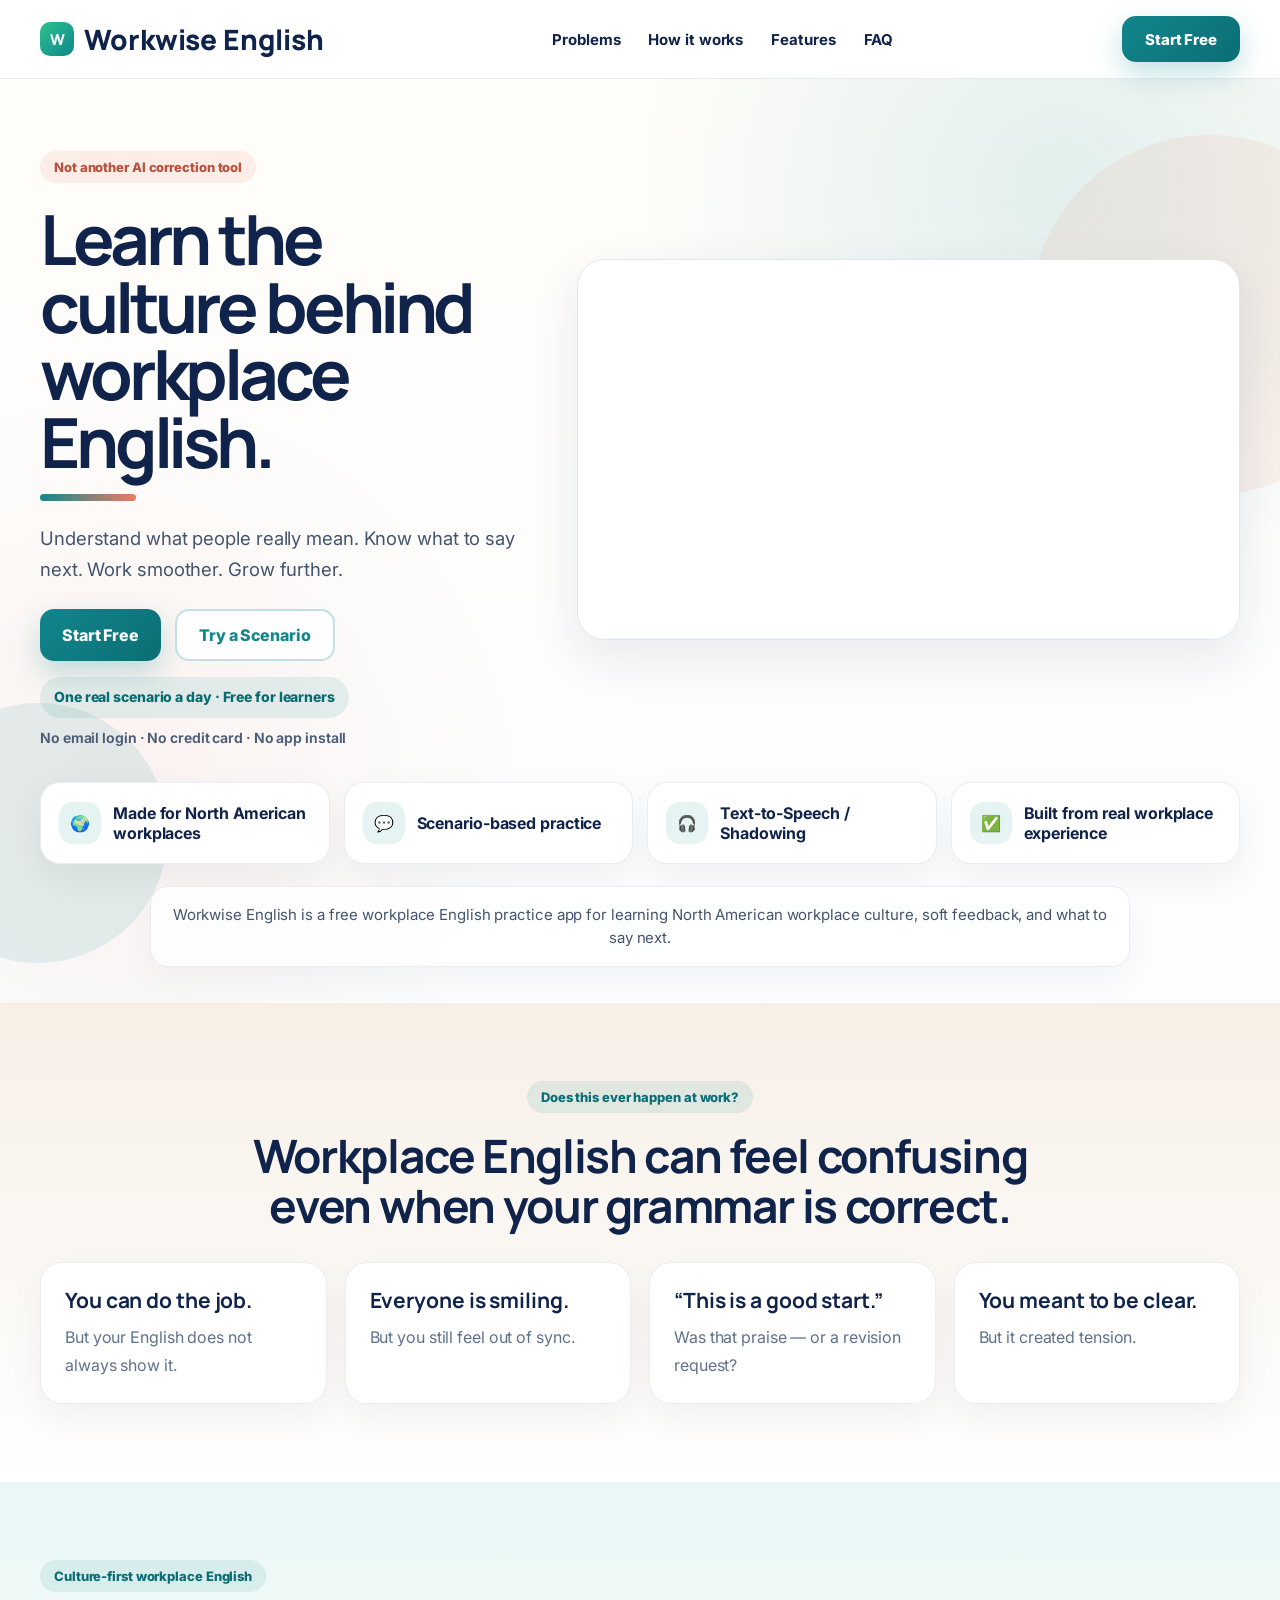
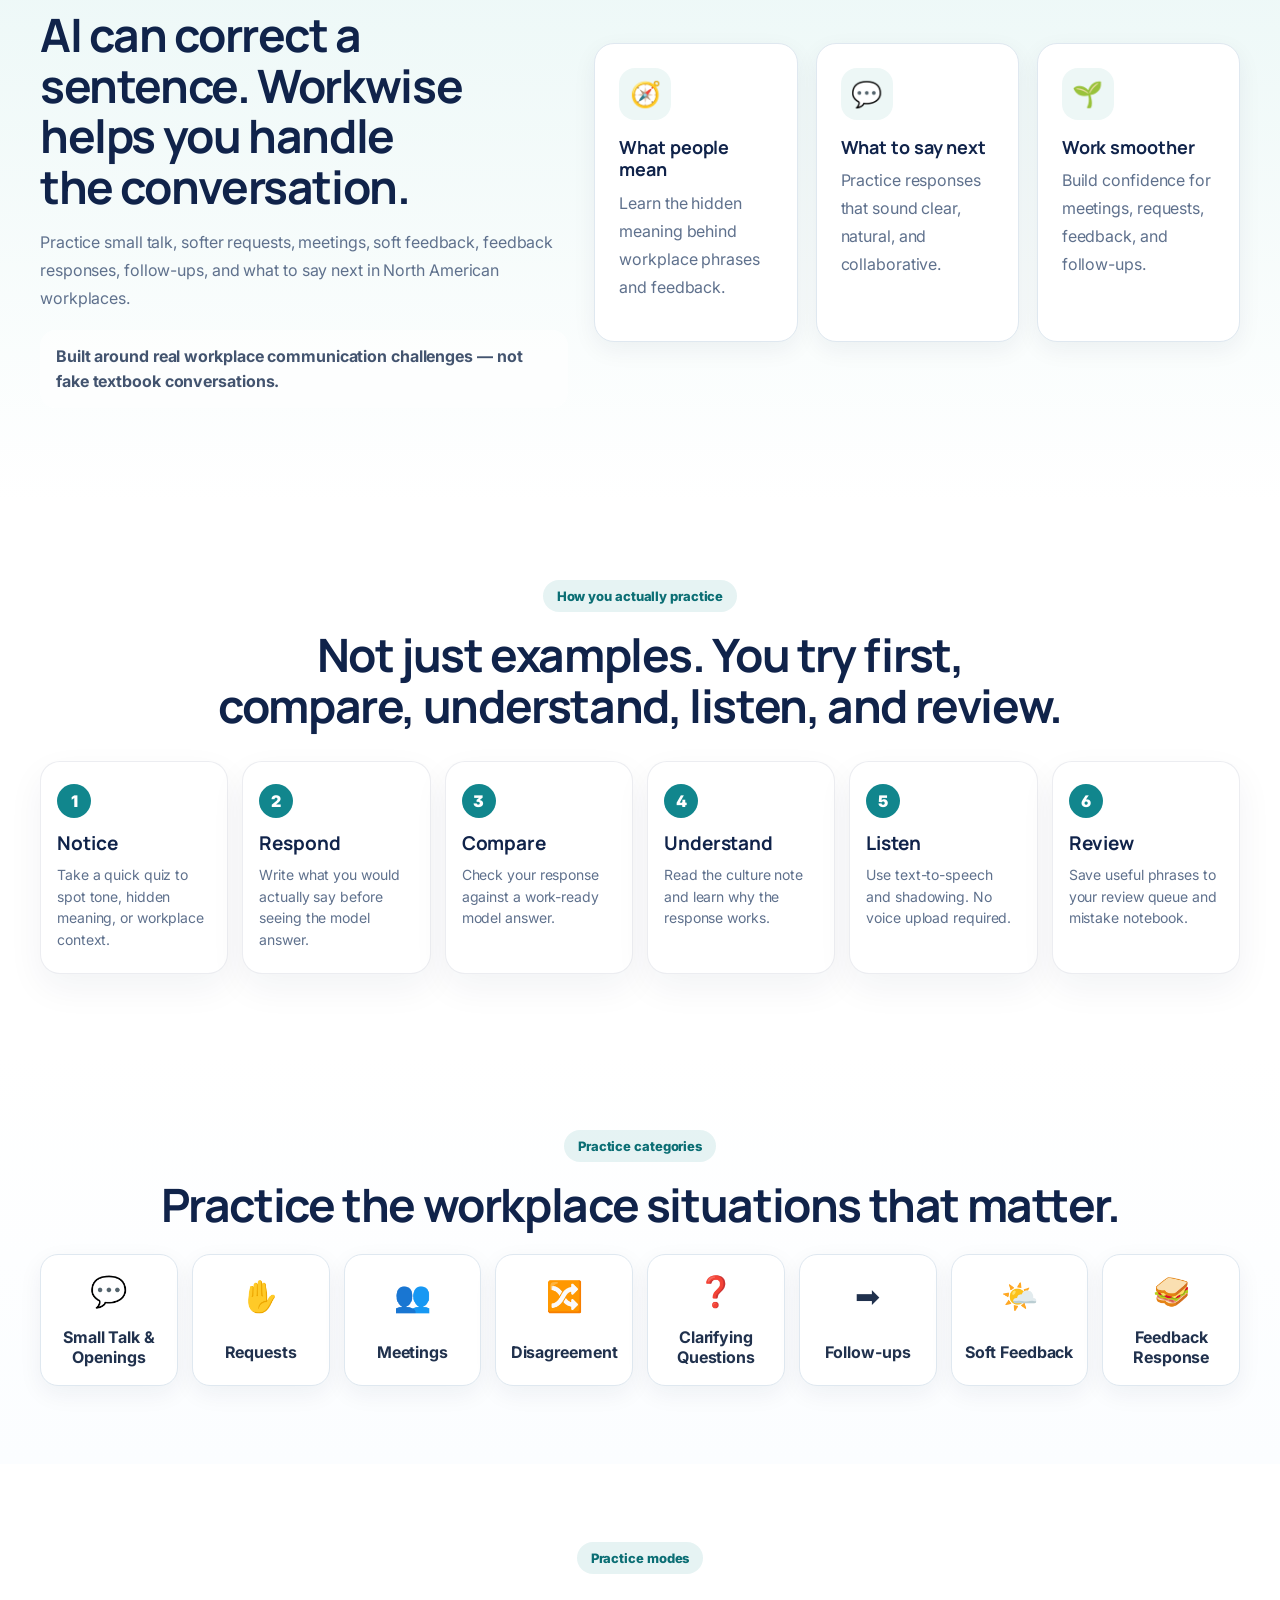
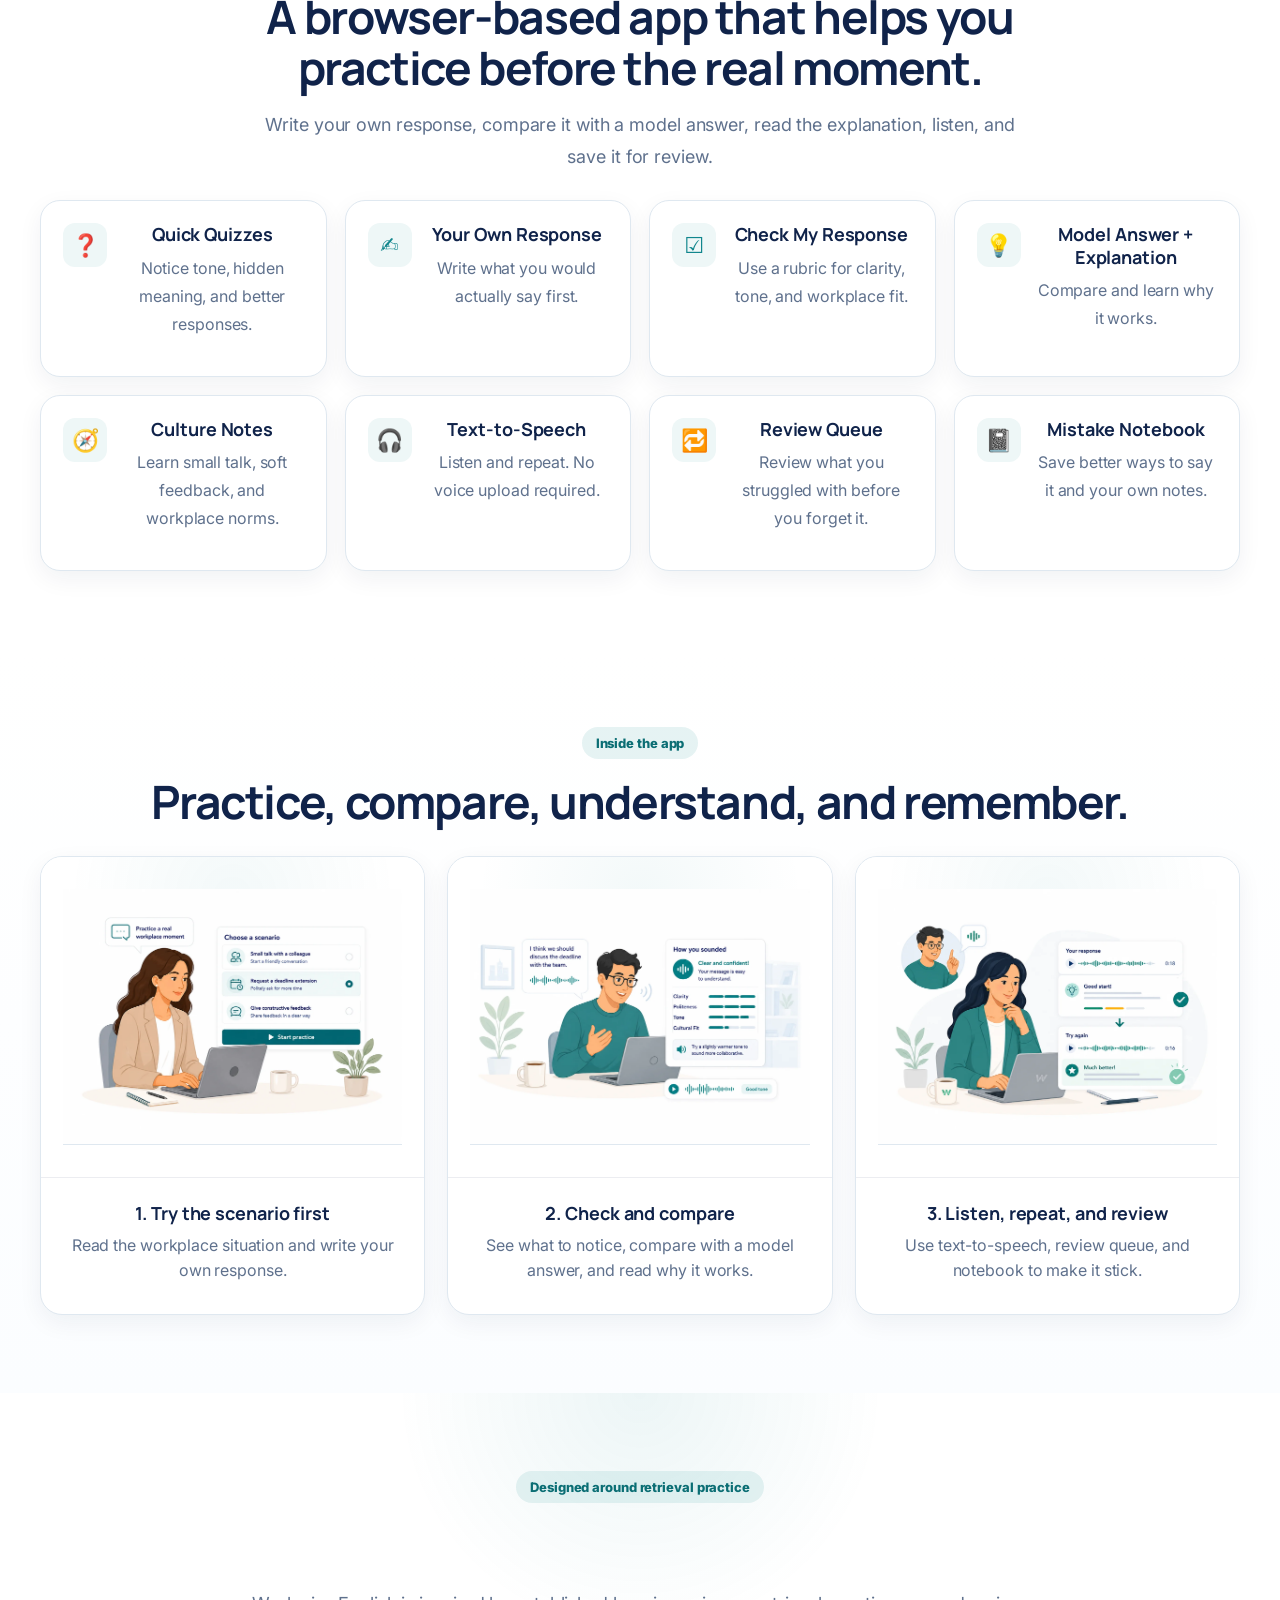
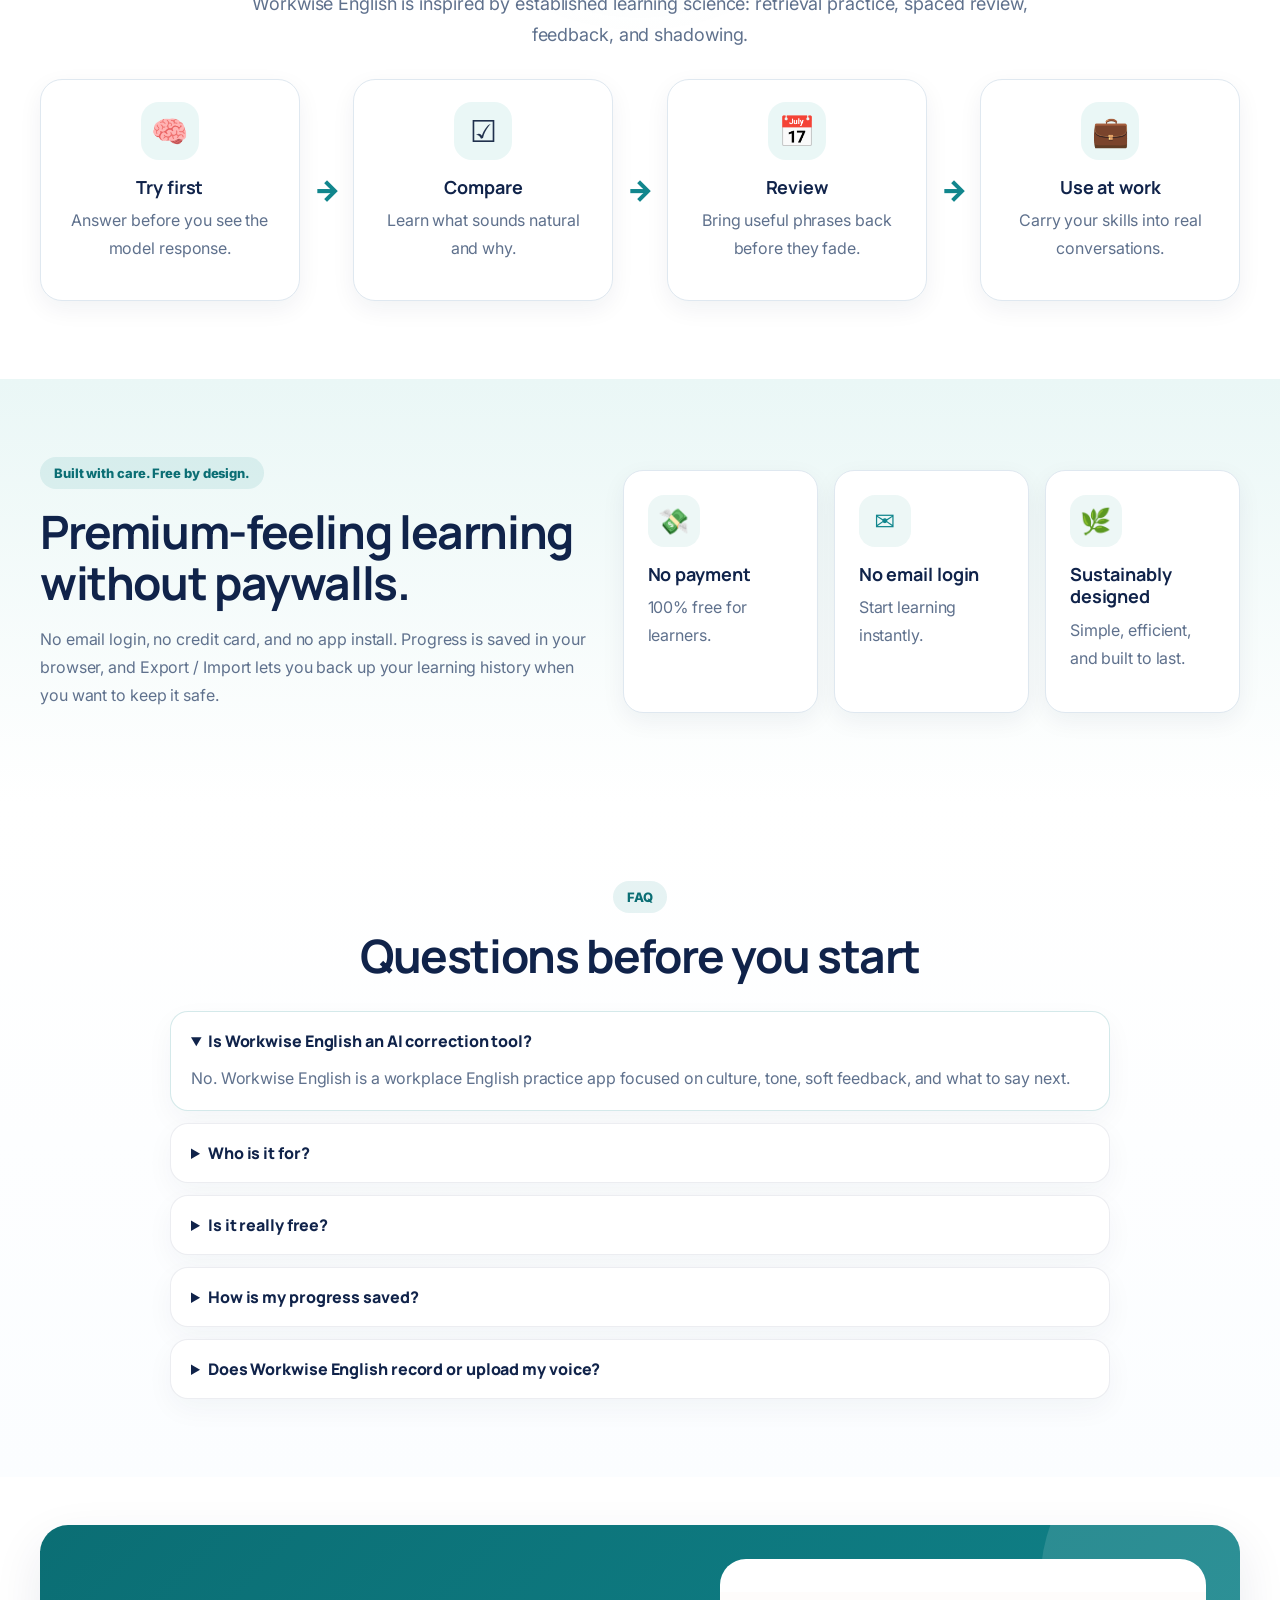
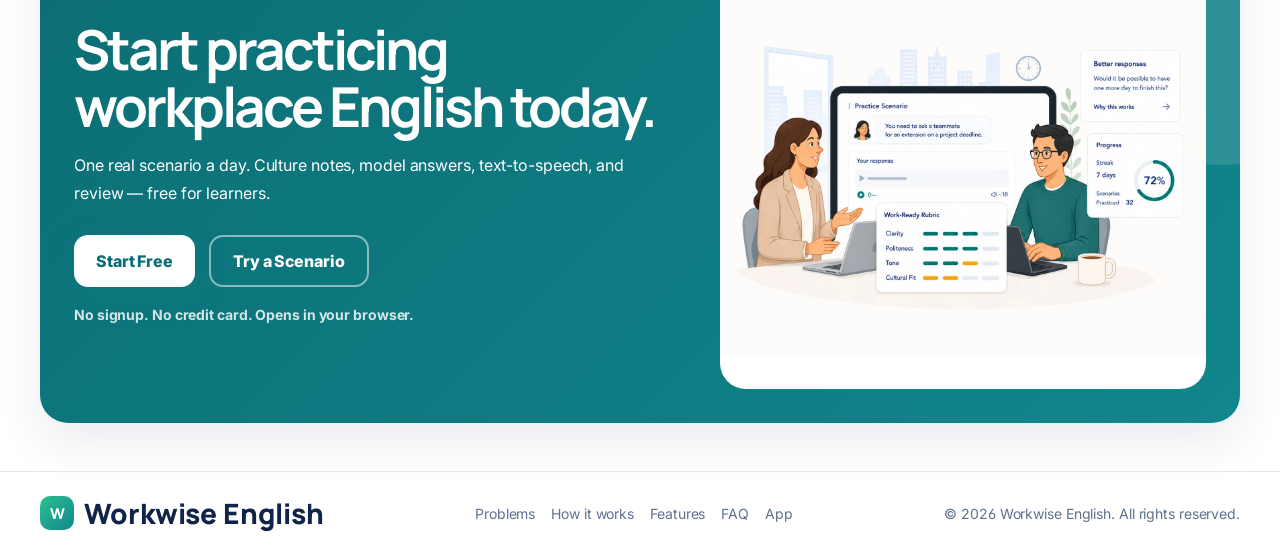
==== commit d65886f9: "Add files via upload" ====
--- a/index.html
+++ b/index.html
@@ -2,7 +2,7 @@
 <html lang="en">
 <head>
   <meta charset="utf-8">
-  <meta name="viewport" content="width=device-width,initial-scale=1">
+  <meta name="viewport" content="width=device-width, initial-scale=1">
   <title>Workwise English | Workplace English Practice with Culture Notes</title>
   <meta name="description" content="Practice workplace English for North American work culture. Learn what people really mean, what to say next, soft feedback, small talk, work-ready tone, and culture notes. Free for learners, no email login.">
   <link rel="canonical" href="https://workwise-english.vercel.app/">
@@ -16,11 +16,9 @@
   <meta name="twitter:title" content="Workwise English">
   <meta name="twitter:description" content="Workplace English practice with culture notes, soft feedback, and what to say next. Free for learners.">
   <meta name="twitter:image" content="https://workwise-english.vercel.app/assets/images/og/workwise-english-og-image.png">
-  <link rel="preload" as="image" href="/assets/images/lp/workwise-english-reference-style-hero-desktop.webp" media="(min-width: 768px)">
-  <link rel="preload" as="image" href="/assets/images/lp/workwise-english-reference-style-hero-mobile.webp" media="(max-width: 767px)">
   <link rel="preconnect" href="https://fonts.googleapis.com">
   <link rel="preconnect" href="https://fonts.gstatic.com" crossorigin>
-  <link href="https://fonts.googleapis.com/css2?family=Inter:wght@400;500;600;700;800;900&family=Plus+Jakarta+Sans:wght@600;700;800&display=swap" rel="stylesheet">
+  <link href="https://fonts.googleapis.com/css2?family=Inter:wght@400;500;600;700;800;900&family=Manrope:wght@600;700;800&display=swap" rel="stylesheet">
   <link rel="stylesheet" href="/assets/css/style.css">
   <link rel="manifest" href="/site.webmanifest">
   <script type="application/ld+json">
@@ -32,7 +30,11 @@
     "operatingSystem": "Web",
     "url": "https://workwise-english.vercel.app/",
     "description": "A free browser-based workplace English practice app for learning North American workplace culture, tone, soft feedback, and what to say next.",
-    "offers": {"@type": "Offer", "price": "0", "priceCurrency": "USD"}
+    "offers": {
+      "@type": "Offer",
+      "price": "0",
+      "priceCurrency": "USD"
+    }
   }
   </script>
   <script type="application/ld+json">
@@ -40,10 +42,46 @@
     "@context": "https://schema.org",
     "@type": "FAQPage",
     "mainEntity": [
-      {"@type":"Question","name":"Is Workwise English an AI correction tool?","acceptedAnswer":{"@type":"Answer","text":"No. Workwise English is a workplace English practice app focused on culture, tone, soft feedback, and what to say next."}},
-      {"@type":"Question","name":"Who is Workwise English for?","acceptedAnswer":{"@type":"Answer","text":"It is for intermediate English learners, immigrants, and international professionals who want to communicate with more confidence in North American workplaces."}},
-      {"@type":"Question","name":"Is Workwise English free?","acceptedAnswer":{"@type":"Answer","text":"Yes. Workwise English is free for learners and does not require email login, credit card, or app installation."}},
-      {"@type":"Question","name":"Does Workwise English record or upload my voice?","acceptedAnswer":{"@type":"Answer","text":"No. Workwise English includes text-to-speech for listening and shadowing, but it does not require voice upload."}}
+      {
+        "@type": "Question",
+        "name": "Is Workwise English an AI correction tool?",
+        "acceptedAnswer": {
+          "@type": "Answer",
+          "text": "No. Workwise English is a workplace English practice app focused on culture, tone, soft feedback, and what to say next. It is not another AI correction tool."
+        }
+      },
+      {
+        "@type": "Question",
+        "name": "Who is Workwise English for?",
+        "acceptedAnswer": {
+          "@type": "Answer",
+          "text": "Workwise English is for intermediate English learners, immigrants, and international professionals who want to communicate with more confidence in North American workplaces."
+        }
+      },
+      {
+        "@type": "Question",
+        "name": "Is Workwise English free?",
+        "acceptedAnswer": {
+          "@type": "Answer",
+          "text": "Yes. Workwise English is free for learners and does not require email login, credit card, or app installation."
+        }
+      },
+      {
+        "@type": "Question",
+        "name": "How is progress saved?",
+        "acceptedAnswer": {
+          "@type": "Answer",
+          "text": "Progress is saved in your browser. Use Export / Import if you want to back up or move your learning history."
+        }
+      },
+      {
+        "@type": "Question",
+        "name": "Does Workwise English record or upload my voice?",
+        "acceptedAnswer": {
+          "@type": "Answer",
+          "text": "No. Workwise English includes text-to-speech for listening and shadowing, but it does not require voice upload."
+        }
+      }
     ]
   }
   </script>
@@ -53,46 +91,50 @@
   <div class="container header-inner">
     <a class="brand" href="/" aria-label="Workwise English home"><span class="brand-mark">W</span><span>Workwise English</span></a>
     <nav class="nav" aria-label="Primary navigation">
-      <a href="#problems">Problems</a>
-      <a href="#difference">Difference</a>
-      <a href="#how-you-practice">How it works</a>
-      <a href="#faq">FAQ</a>
+      <a href="/#problems">Problems</a>
+      <a href="/#how-you-practice">How it works</a>
+      <a href="/#features">Features</a>
+      <a href="/#faq">FAQ</a>
     </nav>
-    <a class="btn btn-primary header-cta" href="/app/">Start Free</a>
+    <div class="header-actions">
+      <a class="btn btn-primary" href="/app/">Start Free</a>
+    </div>
   </div>
 </header>
 
 <main>
-  <section class="hero" aria-labelledby="hero-title">
-    <div class="container hero-grid">
-      <div class="hero-visual">
-        <picture>
-          <source media="(max-width: 767px)" srcset="/assets/images/lp/workwise-english-reference-style-hero-mobile.webp">
-          <img src="/assets/images/lp/workwise-english-reference-style-hero-desktop.webp" alt="Workwise English app preview showing workplace English culture practice, too direct wording, better response, and culture note" width="1600" height="900" fetchpriority="high" decoding="async">
-        </picture>
-      </div>
+  <section class="hero hero-v4" aria-labelledby="hero-title">
+    <div class="container hero-v4-grid">
       <div class="hero-copy">
-        <div class="eyebrow">Not another AI correction tool</div>
-        <h1 id="hero-title"><span class="desktop-copy">Learn the culture behind workplace English.</span><span class="mobile-copy">Workplace English + culture practice.</span></h1>
-        <p class="hero-lead desktop-copy">Understand what people really mean. Know what to say next. Work smoother. Grow further.</p>
-        <p class="hero-lead mobile-copy">Know what people mean. Know what to say next.</p>
+        <div class="eyebrow hero-eyebrow">Not another AI correction tool</div>
+        <h1 id="hero-title">Learn the culture behind workplace English.</h1>
+        <p class="hero-lead">Understand what people really mean. Know what to say next. Work smoother. Grow further.</p>
         <div class="hero-actions">
           <a class="btn btn-primary" href="/app/">Start Free</a>
           <a class="btn btn-secondary" href="/practice/">Try a Scenario</a>
         </div>
-        <p class="hero-cta-note">No signup. No credit card. Opens in your browser.</p>
-        <div class="trust-row" aria-label="Trust highlights">
-          <span>One real scenario a day</span>
-          <span>Free for learners</span>
-          <span>No voice upload</span>
-        </div>
-      </div>
-    </div>
-    <div class="container proof-strip" aria-label="Workwise English highlights">
-      <div><strong>Culture-first</strong><span>Learn meaning behind the words</span></div>
-      <div><strong>Scenario-based</strong><span>Practice real workplace moments</span></div>
-      <div><strong>Listen & shadow</strong><span>Text-to-speech included</span></div>
-      <div><strong>No login</strong><span>Start learning instantly</span></div>
+        <p class="hero-level">One real scenario a day · Free for learners</p>
+        <p class="hero-trust-line">No email login · No credit card · No app install</p>
+      </div>
+      <div class="hero-visual hero-visual-v4">
+        <picture>
+          <source media="(max-width: 767px)" srcset="/assets/images/lp/workwise-english-workplace-culture-practice-hero-mobile.webp">
+          <img src="/assets/images/lp/workwise-english-workplace-culture-practice-hero-desktop.webp"
+               alt="Workwise English app showing workplace English culture practice, soft feedback, and what to say next"
+               width="1400" height="800" fetchpriority="high" decoding="async">
+        </picture>
+      </div>
+    </div>
+    <div class="container hero-benefits" aria-label="Workwise English trust and feature highlights">
+      <div class="benefit-card"><span>🌍</span><strong>Made for North American workplaces</strong></div>
+      <div class="benefit-card"><span>💬</span><strong>Scenario-based practice</strong></div>
+      <div class="benefit-card"><span>🎧</span><strong>Text-to-Speech / Shadowing</strong></div>
+      <div class="benefit-card"><span>✅</span><strong>Built from real workplace experience</strong></div>
+    </div>
+    <div class="container">
+      <p class="definition-line">
+        Workwise English is a free workplace English practice app for learning North American workplace culture, soft feedback, and what to say next.
+      </p>
     </div>
   </section>
 
@@ -111,25 +153,26 @@
     </div>
   </section>
 
-  <section class="section section-mint" id="difference" aria-labelledby="difference-title">
-    <div class="container difference-layout">
+  <section class="section section-mint" aria-labelledby="difference-title">
+    <div class="container feature-split">
       <div>
         <div class="eyebrow">Culture-first workplace English</div>
         <h2 id="difference-title">AI can correct a sentence. Workwise helps you handle the conversation.</h2>
-        <p>Practice small talk, softer requests, meetings, soft feedback, follow-ups, and what to say next in North American workplaces.</p>
-        <p class="definition-line">Workwise English is a free workplace English practice app for learning North American workplace culture, soft feedback, and what to say next.</p>
-      </div>
-      <figure class="difference-example">
-        <img src="/assets/images/lp/workwise-english-too-direct-more-professional-example.webp" alt="Workwise English example showing how a direct workplace request can become more professional" width="1280" height="900" loading="lazy">
-        <figcaption>Correct is not enough. The way you say it changes how people respond.</figcaption>
-      </figure>
+        <p>Practice small talk, softer requests, meetings, soft feedback, feedback responses, follow-ups, and what to say next in North American workplaces.</p>
+        <p class="small-trust-note">Built around real workplace communication challenges — not fake textbook conversations.</p>
+      </div>
+      <div class="feature-grid">
+        <div class="mini-card"><div class="mini-icon">🧭</div><h3>What people mean</h3><p>Learn the hidden meaning behind workplace phrases and feedback.</p></div>
+        <div class="mini-card"><div class="mini-icon">💬</div><h3>What to say next</h3><p>Practice responses that sound clear, natural, and collaborative.</p></div>
+        <div class="mini-card"><div class="mini-icon">🌱</div><h3>Work smoother</h3><p>Build confidence for meetings, requests, feedback, and follow-ups.</p></div>
+      </div>
     </div>
   </section>
 
   <section class="section center" id="how-you-practice" aria-labelledby="practice-title">
     <div class="container">
       <div class="eyebrow">How you actually practice</div>
-      <h2 id="practice-title">Try first, compare, understand, listen, and review.</h2>
+      <h2 id="practice-title">Not just examples. You try first, compare, understand, listen, and review.</h2>
       <div class="practice-steps">
         <article class="step-card"><span>1</span><h3>Notice</h3><p>Take a quick quiz to spot tone, hidden meaning, or workplace context.</p></article>
         <article class="step-card"><span>2</span><h3>Respond</h3><p>Write what you would actually say before seeing the model answer.</p></article>
@@ -141,18 +184,64 @@
     </div>
   </section>
 
-  <section class="section section-soft center" id="features" aria-labelledby="features-title">
+  <section class="section section-soft center" id="scenarios" aria-labelledby="scenarios-title">
+    <div class="container">
+      <div class="eyebrow">Practice categories</div>
+      <h2 id="scenarios-title">Practice the workplace situations that matter.</h2>
+      <div class="category-grid latest-categories">
+        <div class="category"><div class="emoji">💬</div><strong>Small Talk & Openings</strong></div>
+        <div class="category"><div class="emoji">✋</div><strong>Requests</strong></div>
+        <div class="category"><div class="emoji">👥</div><strong>Meetings</strong></div>
+        <div class="category"><div class="emoji">🔀</div><strong>Disagreement</strong></div>
+        <div class="category"><div class="emoji">❓</div><strong>Clarifying Questions</strong></div>
+        <div class="category"><div class="emoji">➡️</div><strong>Follow-ups</strong></div>
+        <div class="category"><div class="emoji">🌤️</div><strong>Soft Feedback</strong></div>
+        <div class="category"><div class="emoji">🥪</div><strong>Feedback Response</strong></div>
+      </div>
+    </div>
+  </section>
+
+  <section class="section center" id="features" aria-labelledby="features-title">
     <div class="container">
       <div class="eyebrow">Practice modes</div>
       <h2 id="features-title">A browser-based app that helps you practice before the real moment.</h2>
       <p class="sub">Write your own response, compare it with a model answer, read the explanation, listen, and save it for review.</p>
-      <div class="feature-grid">
-        <div class="feature-box"><div class="emoji">❓</div><h3>Quick Quizzes</h3><p>Notice tone and hidden meaning.</p></div>
-        <div class="feature-box"><div class="emoji">✍️</div><h3>Your Response</h3><p>Try first before the model answer.</p></div>
-        <div class="feature-box"><div class="emoji">💡</div><h3>Culture Notes</h3><p>Understand why a phrase works.</p></div>
-        <div class="feature-box"><div class="emoji">🎧</div><h3>Text-to-Speech</h3><p>Listen and shadow. No upload.</p></div>
-        <div class="feature-box"><div class="emoji">🔁</div><h3>Review Queue</h3><p>Bring useful phrases back.</p></div>
-        <div class="feature-box"><div class="emoji">📓</div><h3>Mistake Notebook</h3><p>Save better ways to say it.</p></div>
+      <div class="feature-grid-8">
+        <div class="feature-box"><div class="emoji">❓</div><div><h3>Quick Quizzes</h3><p>Notice tone, hidden meaning, and better responses.</p></div></div>
+        <div class="feature-box"><div class="emoji">✍️</div><div><h3>Your Own Response</h3><p>Write what you would actually say first.</p></div></div>
+        <div class="feature-box"><div class="emoji">☑️</div><div><h3>Check My Response</h3><p>Use a rubric for clarity, tone, and workplace fit.</p></div></div>
+        <div class="feature-box"><div class="emoji">💡</div><div><h3>Model Answer + Explanation</h3><p>Compare and learn why it works.</p></div></div>
+        <div class="feature-box"><div class="emoji">🧭</div><div><h3>Culture Notes</h3><p>Learn small talk, soft feedback, and workplace norms.</p></div></div>
+        <div class="feature-box"><div class="emoji">🎧</div><div><h3>Text-to-Speech</h3><p>Listen and repeat. No voice upload required.</p></div></div>
+        <div class="feature-box"><div class="emoji">🔁</div><div><h3>Review Queue</h3><p>Review what you struggled with before you forget it.</p></div></div>
+        <div class="feature-box"><div class="emoji">📓</div><div><h3>Mistake Notebook</h3><p>Save better ways to say it and your own notes.</p></div></div>
+      </div>
+    </div>
+  </section>
+
+  <section class="section section-soft center" id="how-it-works" aria-labelledby="how-title">
+    <div class="container">
+      <div class="eyebrow">Inside the app</div>
+      <h2 id="how-title">Practice, compare, understand, and remember.</h2>
+      <div class="how-grid">
+        <article class="card how-card">
+          <button class="image-zoom" data-lightbox="/assets/images/lp/workwise-english-how-it-works-notice.webp" aria-label="Open Notice step illustration">
+            <img src="/assets/images/lp/workwise-english-how-it-works-notice.webp" alt="Workwise English quick quiz for noticing workplace English tone and context" width="900" height="600" loading="lazy">
+          </button>
+          <div class="content"><h3>1. Try the scenario first</h3><p>Read the workplace situation and write your own response.</p></div>
+        </article>
+        <article class="card how-card">
+          <button class="image-zoom" data-lightbox="/assets/images/lp/workwise-english-how-it-works-compare.webp" aria-label="Open Compare step illustration">
+            <img src="/assets/images/lp/workwise-english-how-it-works-compare.webp" alt="Workwise English screen for comparing a response with a model answer and culture note" width="900" height="600" loading="lazy">
+          </button>
+          <div class="content"><h3>2. Check and compare</h3><p>See what to notice, compare with a model answer, and read why it works.</p></div>
+        </article>
+        <article class="card how-card">
+          <button class="image-zoom" data-lightbox="/assets/images/lp/workwise-english-how-it-works-review.webp" aria-label="Open Review step illustration">
+            <img src="/assets/images/lp/workwise-english-how-it-works-review.webp" alt="Workwise English review queue for remembering workplace English phrases" width="900" height="600" loading="lazy">
+          </button>
+          <div class="content"><h3>3. Listen, repeat, and review</h3><p>Use text-to-speech, review queue, and notebook to make it stick.</p></div>
+        </article>
       </div>
     </div>
   </section>
@@ -161,13 +250,30 @@
     <div class="container">
       <div class="eyebrow">Designed around retrieval practice</div>
       <h2 id="learning-science-title">Don’t just read the answer. Retrieve it.</h2>
-      <p class="sub">Workwise English is inspired by retrieval practice, spaced review, feedback, and shadowing.</p>
-      <div class="learning-loop">
+      <p class="sub">Workwise English is inspired by established learning science: retrieval practice, spaced review, feedback, and shadowing.</p>
+      <div class="learning-loop compact-loop">
         <div class="loop-card"><div class="loop-icon">🧠</div><h3>Try first</h3><p>Answer before you see the model response.</p></div>
         <div class="loop-arrow">→</div>
         <div class="loop-card"><div class="loop-icon">☑️</div><h3>Compare</h3><p>Learn what sounds natural and why.</p></div>
         <div class="loop-arrow">→</div>
         <div class="loop-card"><div class="loop-icon">📅</div><h3>Review</h3><p>Bring useful phrases back before they fade.</p></div>
+        <div class="loop-arrow">→</div>
+        <div class="loop-card"><div class="loop-icon">💼</div><h3>Use at work</h3><p>Carry your skills into real conversations.</p></div>
+      </div>
+    </div>
+  </section>
+
+  <section class="section section-mint" aria-labelledby="free-title">
+    <div class="container free-grid">
+      <div>
+        <div class="eyebrow">Built with care. Free by design.</div>
+        <h2 id="free-title">Premium-feeling learning without paywalls.</h2>
+        <p>No email login, no credit card, and no app install. Progress is saved in your browser, and Export / Import lets you back up your learning history when you want to keep it safe.</p>
+      </div>
+      <div class="free-cards">
+        <div class="mini-card"><div class="mini-icon">💸</div><h3>No payment</h3><p>100% free for learners.</p></div>
+        <div class="mini-card"><div class="mini-icon">✉️</div><h3>No email login</h3><p>Start learning instantly.</p></div>
+        <div class="mini-card"><div class="mini-icon">🌿</div><h3>Sustainably designed</h3><p>Simple, efficient, and built to last.</p></div>
       </div>
     </div>
   </section>
@@ -179,10 +285,26 @@
         <h2 id="faq-title">Questions before you start</h2>
       </div>
       <div class="faq-list">
-        <details open><summary>Is Workwise English an AI correction tool?</summary><p>No. It is a workplace English practice app focused on culture, tone, soft feedback, and what to say next.</p></details>
-        <details><summary>Who is it for?</summary><p>Intermediate English learners, immigrants, and international professionals who want to feel more confident in North American workplaces.</p></details>
-        <details><summary>Is it really free?</summary><p>Yes. It is free for learners and does not require email login, credit card, or app installation.</p></details>
-        <details><summary>Does Workwise English record or upload my voice?</summary><p>No. It includes text-to-speech for listening and shadowing, but it does not require voice upload.</p></details>
+        <details open>
+          <summary>Is Workwise English an AI correction tool?</summary>
+          <p>No. Workwise English is a workplace English practice app focused on culture, tone, soft feedback, and what to say next.</p>
+        </details>
+        <details>
+          <summary>Who is it for?</summary>
+          <p>It is for intermediate English learners, immigrants, and international professionals who want to feel more confident in North American workplaces.</p>
+        </details>
+        <details>
+          <summary>Is it really free?</summary>
+          <p>Yes. It is free for learners and does not require email login, credit card, or app installation.</p>
+        </details>
+        <details>
+          <summary>How is my progress saved?</summary>
+          <p>Your progress is saved in this browser. Use Export / Import if you want to back up your learning data or move it to another device.</p>
+        </details>
+        <details>
+          <summary>Does Workwise English record or upload my voice?</summary>
+          <p>No. Workwise English includes text-to-speech for listening and shadowing, but it does not require voice upload.</p>
+        </details>
       </div>
     </div>
   </section>
@@ -194,33 +316,30 @@
           <h2>Start practicing workplace English today.</h2>
           <p>One real scenario a day. Culture notes, model answers, text-to-speech, and review — free for learners.</p>
           <div class="cta-row">
-            <a class="btn btn-primary final-primary" href="/app/">Start Free</a>
-            <a class="btn btn-secondary final-secondary" href="/practice/">Try a Scenario</a>
+            <a class="btn btn-primary" href="/app/" style="background:#fff;color:var(--teal-dark)">Start Free</a>
+            <a class="btn btn-secondary" href="/practice/" style="background:transparent;color:#fff;border-color:rgba(255,255,255,.5)">Try a Scenario</a>
           </div>
           <p class="cta-note">No signup. No credit card. Opens in your browser.</p>
         </div>
-        <picture class="final-cta-picture">
-          <source media="(max-width: 767px)" srcset="/assets/images/lp/workwise-english-final-cta-clean-mobile.webp">
-          <img src="/assets/images/lp/workwise-english-final-cta-clean.webp" alt="Workwise English practice app with culture notes, model answers, review, and text-to-speech" width="1200" height="675" loading="lazy">
-        </picture>
+        <img src="/assets/images/lp/workwise-english-final-cta-workplace-practice.webp" alt="Professionals using Workwise English to practice workplace English and review useful phrases" width="900" height="670" loading="lazy">
       </div>
     </div>
   </section>
 </main>
 
-<div class="mobile-sticky-cta" aria-label="Start learning">
-  <a href="/app/">Start Free</a>
-  <a href="/practice/">Try a Scenario</a>
+<div class="lightbox" id="lightbox" aria-hidden="true">
+  <button class="lightbox-close" type="button" aria-label="Close image">×</button>
+  <img src="" alt="">
 </div>
 
 <footer class="footer">
   <div class="container footer-inner">
     <a class="brand" href="/"><span class="brand-mark">W</span><span>Workwise English</span></a>
     <div class="footer-links">
-      <a href="#problems">Problems</a>
-      <a href="#difference">Difference</a>
-      <a href="#how-you-practice">How it works</a>
-      <a href="#faq">FAQ</a>
+      <a href="/#problems">Problems</a>
+      <a href="/#how-you-practice">How it works</a>
+      <a href="/#features">Features</a>
+      <a href="/#faq">FAQ</a>
       <a href="/app/">App</a>
     </div>
     <div>© <span data-year></span> Workwise English. All rights reserved.</div>
--- a/assets/css/style.css
+++ b/assets/css/style.css
@@ -1,9 +1,1294 @@
-:root{
-  --navy:#10234a;--teal:#11868d;--teal-dark:#0b6e74;--mint:#eaf7f6;--sand:#f6efe6;--coral:#ea7c63;--text:#20314d;--muted:#60728c;--line:#dfe8f0;--bg:#fbfdff;--white:#fff;--shadow:0 18px 48px rgba(16,35,74,.08);--shadow-sm:0 8px 24px rgba(16,35,74,.055);--radius:22px;--max:1200px;--font-heading:"Plus Jakarta Sans",Inter,system-ui,-apple-system,BlinkMacSystemFont,"Segoe UI",sans-serif;--font-body:Inter,system-ui,-apple-system,BlinkMacSystemFont,"Segoe UI",sans-serif}
-*{box-sizing:border-box}html{scroll-behavior:smooth}body{margin:0;font-family:var(--font-body);color:var(--text);background:var(--white);font-feature-settings:"kern","liga";text-rendering:optimizeLegibility}a{color:inherit;text-decoration:none}img{display:block;max-width:100%}.container{width:min(calc(100% - 32px),var(--max));margin:0 auto}.site-header{position:sticky;top:0;z-index:60;background:rgba(255,255,255,.94);backdrop-filter:blur(14px);border-bottom:1px solid rgba(223,232,240,.82)}.header-inner{min-height:76px;display:flex;align-items:center;justify-content:space-between;gap:24px}.brand{display:flex;align-items:center;gap:10px;color:var(--navy);font-family:var(--font-heading);font-weight:800;font-size:27px;letter-spacing:-.035em}.brand-mark{width:35px;height:35px;min-width:35px;border-radius:11px;background:linear-gradient(135deg,#2ac28e,var(--teal));display:grid;place-items:center;color:#fff;font-size:16px;font-weight:900}.nav{display:flex;gap:28px;align-items:center;color:var(--navy);font-weight:750}.nav a{font-size:15px}.btn{display:inline-flex;align-items:center;justify-content:center;gap:10px;border:none;border-radius:14px;padding:14px 22px;font:inherit;font-weight:850;cursor:pointer;transition:.2s ease;text-align:center;white-space:nowrap}.btn:hover{transform:translateY(-1px)}.btn-primary{color:#fff;background:linear-gradient(135deg,var(--teal),var(--teal-dark));box-shadow:0 12px 28px rgba(17,134,141,.24)}.btn-secondary{color:var(--teal-dark);background:#fff;border:2px solid rgba(17,134,141,.22)}.section{padding:76px 0}.section-tight{padding:48px 0}.section-soft{background:linear-gradient(180deg,#fff,var(--bg))}.section-mint{background:linear-gradient(180deg,var(--mint),#fff)}.section-sand{background:linear-gradient(180deg,var(--sand),#fff)}.eyebrow{display:inline-flex;align-items:center;gap:8px;padding:8px 14px;border-radius:999px;background:rgba(17,134,141,.10);color:var(--teal-dark);font-size:13px;font-weight:850;margin-bottom:18px}h1,h2,h3,h4,p{margin-top:0}h1,h2,h3,h4{font-family:var(--font-heading);color:var(--navy);text-wrap:balance}h1{font-size:clamp(46px,5.7vw,72px);line-height:1.02;letter-spacing:-.052em;margin-bottom:22px;max-width:760px}h1::after{content:"";display:block;width:92px;height:7px;margin-top:18px;border-radius:999px;background:linear-gradient(90deg,var(--teal),var(--coral))}h2{font-size:clamp(30px,4.2vw,46px);line-height:1.12;letter-spacing:-.035em;margin-bottom:16px}h3{font-size:22px;line-height:1.25;margin-bottom:10px}p{color:var(--muted);line-height:1.72}.center{text-align:center}.mobile-copy{display:none}
-.hero{padding:34px 0 34px;overflow:hidden;background:radial-gradient(circle at 83% 12%,rgba(17,134,141,.12),transparent 32%),radial-gradient(circle at 9% 78%,rgba(234,124,99,.09),transparent 30%),linear-gradient(180deg,#fffdf9 0%,#fbfdff 100%)}
-.hero-grid{display:grid;grid-template-columns:minmax(560px,1.12fr) minmax(0,.88fr);gap:clamp(32px,4vw,58px);align-items:center}.hero-visual{border-radius:30px;overflow:hidden;background:#fff;border:1px solid rgba(16,35,74,.08);box-shadow:0 24px 72px rgba(15,31,51,.12)}.hero-visual picture,.hero-visual img{display:block;width:100%}.hero-visual img{height:auto}.hero-copy{max-width:590px}.hero-copy .eyebrow{background:rgba(234,124,99,.12);color:#b8523f;margin-bottom:20px}.hero-lead{max-width:560px;margin:0 0 24px;color:#43546f;font-size:clamp(18px,1.45vw,21px);line-height:1.64}.hero-actions{display:flex;gap:14px;flex-wrap:wrap;margin:0 0 10px}.hero-cta-note{margin:0 0 14px;color:#4b5d76;font-size:14px;font-weight:750}.trust-row{display:flex;flex-wrap:wrap;gap:10px}.trust-row span{display:inline-flex;padding:8px 12px;border-radius:999px;background:rgba(17,134,141,.10);color:#086d72;font-size:13px;font-weight:850}.proof-strip{display:grid;grid-template-columns:repeat(4,1fr);gap:14px;margin-top:28px}.proof-strip div{padding:17px 18px;border:1px solid rgba(16,35,74,.08);border-radius:20px;background:#fff;box-shadow:0 14px 36px rgba(16,35,74,.05)}.proof-strip strong{display:block;color:var(--navy);font-family:var(--font-heading);font-size:16px;margin-bottom:4px}.proof-strip span{display:block;color:var(--muted);font-size:13px;line-height:1.35}.section-heading{max-width:820px;margin:0 auto 30px}.pain-grid{display:grid;grid-template-columns:repeat(4,1fr);gap:18px}.pain-card,.step-card,.feature-box,.loop-card,.faq-list details{border:1px solid rgba(16,35,74,.08);border-radius:22px;background:#fff;box-shadow:var(--shadow-sm)}.pain-card{padding:24px;text-align:left}.pain-card h3{font-size:21px;margin-bottom:10px}.pain-card p{margin-bottom:0}.difference-layout{display:grid;grid-template-columns:.82fr 1.18fr;gap:30px;align-items:center}.definition-line{margin-top:18px;padding:14px 16px;border-radius:16px;background:rgba(255,255,255,.68);font-weight:700}.difference-example{margin:0}.difference-example img{width:100%;height:auto;border-radius:26px;border:1px solid rgba(16,35,74,.08);box-shadow:0 22px 64px rgba(16,35,74,.10);background:#fff}.difference-example figcaption{margin-top:12px;color:#4b5d76;font-weight:750;text-align:center}.practice-steps{display:grid;grid-template-columns:repeat(6,1fr);gap:14px;margin-top:30px}.step-card{padding:22px 16px;text-align:left}.step-card span{display:grid;place-items:center;width:34px;height:34px;margin-bottom:14px;border-radius:999px;background:var(--teal);color:#fff;font-weight:900}.step-card h3{font-size:19px;margin-bottom:8px}.step-card p{font-size:14px;line-height:1.55;margin-bottom:0}.sub{max-width:780px;margin:0 auto 28px;color:var(--muted);font-size:18px;line-height:1.72}.feature-grid{display:grid;grid-template-columns:repeat(3,1fr);gap:18px;margin-top:28px}.feature-box{padding:22px;text-align:left}.feature-box .emoji{width:44px;height:44px;border-radius:12px;background:#eef7f7;display:grid;place-items:center;font-size:22px;color:var(--teal);margin-bottom:14px}.learning-loop-section{background:radial-gradient(circle at 50% 0%,rgba(17,134,141,.08),transparent 28%),#fff}.learning-loop{display:grid;grid-template-columns:1fr auto 1fr auto 1fr;gap:14px;align-items:center;margin-top:28px}.loop-card{padding:22px;min-height:176px}.loop-icon{width:56px;height:56px;margin:0 auto 16px;display:grid;place-items:center;border-radius:18px;background:var(--mint);font-size:29px}.loop-arrow{font-size:28px;color:var(--teal);font-weight:900}.faq-container{max-width:940px}.faq-list{display:grid;gap:12px}.faq-list details{padding:18px 20px}.faq-list summary{cursor:pointer;font-weight:850;color:var(--navy);font-family:var(--font-heading)}.faq-list p{margin:12px 0 0}.final-cta{background:linear-gradient(135deg,var(--teal-dark),var(--teal));border-radius:28px;overflow:hidden;color:#fff;box-shadow:var(--shadow)}.final-cta .inner{display:grid;grid-template-columns:1.1fr .9fr;gap:clamp(24px,4vw,54px);align-items:center;padding:34px}.final-cta h2,.final-cta p{color:#fff}.final-cta h2{font-size:clamp(34px,4.3vw,56px);line-height:1.05;letter-spacing:-.05em}.cta-row{display:flex;gap:14px;flex-wrap:wrap;margin:24px 0 0}.final-primary{background:#fff;color:var(--teal-dark)}.final-secondary{background:transparent;color:#fff;border-color:rgba(255,255,255,.5)}.final-cta .cta-note{margin:12px 0 0;color:rgba(255,255,255,.82);font-size:14px;font-weight:750}.final-cta-picture,.final-cta-picture img{display:block;width:100%}.final-cta-picture img{max-height:430px;object-fit:cover;border-radius:26px;background:#fff}.footer{border-top:1px solid var(--line);padding:22px 0;color:var(--muted);font-size:14px}.footer-inner{display:flex;justify-content:space-between;align-items:center;gap:16px;flex-wrap:wrap}.footer-links{display:flex;gap:16px;flex-wrap:wrap}.mobile-sticky-cta{display:none}
-/* App support */
-.page-shell{min-height:100vh;background:linear-gradient(180deg,#f7fbfd,#fff)}.app-layout{display:grid;grid-template-columns:250px 1fr;min-height:calc(100vh - 77px)}.sidebar{background:#fff;border-right:1px solid var(--line);padding:24px;position:sticky;top:77px;height:calc(100vh - 77px)}.side-nav{display:grid;gap:6px}.side-link{display:flex;gap:10px;align-items:center;border-radius:14px;padding:12px 14px;color:var(--muted);font-weight:800}.side-link.active{background:#eaf7f6;color:var(--teal-dark)}.sidebar .info-box{margin-top:22px;background:linear-gradient(180deg,#f4fbfa,#eef7f6);border:1px solid var(--line);border-radius:18px;padding:18px}.app-main{padding:28px}.app-header{display:flex;justify-content:space-between;align-items:flex-start;gap:16px;flex-wrap:wrap;margin-bottom:20px}.page-title{font-size:42px;line-height:1.1;margin-bottom:8px}.metrics{display:grid;grid-template-columns:repeat(3,1fr);gap:16px;margin-bottom:20px}.metric{padding:22px}.metric .label{color:var(--muted);font-weight:700;font-size:14px}.metric .value{font-size:38px;font-weight:900;color:var(--navy);margin-top:6px}.two-col{display:grid;grid-template-columns:1.05fr .95fr;gap:20px}.screen-card{overflow:hidden}.screen-card img{width:100%;height:auto;border-bottom:1px solid var(--line);background:#fff}.list{display:grid;gap:12px}.list-item{display:flex;justify-content:space-between;align-items:center;gap:16px;border:1px solid var(--line);border-radius:16px;padding:16px;background:#fff}.tag-row{display:flex;flex-wrap:wrap;gap:10px}.tag{display:inline-flex;padding:8px 12px;border-radius:999px;background:#edf7f6;color:var(--teal-dark);font-weight:800;font-size:13px}.better{background:#edf7f6;border-radius:16px;padding:16px;font-weight:700;color:var(--navy)}.example{background:#f7f9fc;border-radius:16px;padding:16px;color:var(--text)}.chart{height:260px;border-radius:18px;border:1px solid var(--line);background:linear-gradient(180deg,#fff,#f1faf8);padding:20px}label{font-weight:700;color:var(--navy);font-size:14px;display:block;margin-bottom:8px}input,textarea,select{width:100%;border:1px solid var(--line);border-radius:14px;padding:14px;font:inherit;color:var(--text);background:#fff}textarea{min-height:120px}.form-stack{display:grid;gap:16px}.mobile-nav{display:none;position:fixed;left:0;right:0;bottom:0;z-index:60;background:rgba(255,255,255,.96);border-top:1px solid var(--line);backdrop-filter:blur(12px);padding:10px 16px env(safe-area-inset-bottom)}.mobile-nav .inner{display:grid;grid-template-columns:repeat(4,1fr);gap:8px}.mobile-nav a{text-align:center;font-size:12px;font-weight:800;color:var(--muted)}.mobile-nav a.active{color:var(--teal-dark)}.card{background:#fff;border:1px solid var(--line);border-radius:var(--radius);box-shadow:var(--shadow-sm)}.card.pad{padding:24px}
-@media(max-width:1180px){.hero-grid,.difference-layout,.final-cta .inner,.two-col{grid-template-columns:1fr}.hero-grid{grid-template-columns:1fr}.hero-copy{max-width:820px}.proof-strip,.pain-grid,.practice-steps{grid-template-columns:repeat(2,1fr)}.feature-grid{grid-template-columns:repeat(2,1fr)}.learning-loop{grid-template-columns:1fr}.loop-arrow{transform:rotate(90deg)}.app-layout{grid-template-columns:1fr}.sidebar{display:none}.mobile-nav{display:block}.app-main{padding-bottom:90px}}
-@media(max-width:767px){body{padding-bottom:74px}.desktop-copy{display:none!important}.mobile-copy{display:inline!important}.container{width:min(calc(100% - 28px),var(--max))}.header-inner{min-height:62px;padding:8px 0;gap:10px}.brand{gap:8px;flex:1 1 auto;min-width:0;font-size:22px;line-height:1.02}.brand-mark{width:38px;height:38px;min-width:38px;border-radius:12px;font-size:18px}.brand span:last-child{white-space:normal}.nav{display:none}.header-cta{width:auto;height:42px;min-width:102px;padding:0 13px;border-radius:14px;font-size:14px;line-height:1}.hero{padding:12px 0 24px}.hero-grid{display:flex;flex-direction:column;gap:14px;align-items:stretch}.hero-visual{order:1;width:100%;border-radius:22px;box-shadow:0 14px 36px rgba(16,35,74,.10)}.hero-visual picture{display:block;width:100%;aspect-ratio:4/5;overflow:hidden}.hero-visual img{width:100%;height:100%;object-fit:cover;object-position:center;border-radius:22px}.hero-copy{order:2;width:100%;max-width:none;text-align:left}.hero-copy .eyebrow{margin:2px 0 10px;padding:7px 12px;font-size:12px}h1{font-size:clamp(31px,8.8vw,40px);line-height:1.03;letter-spacing:-.048em;margin-bottom:10px}h1::after{width:58px;height:5px;margin-top:10px}.hero-lead{margin:0 0 12px;font-size:16px;line-height:1.48}.hero-actions{display:grid;grid-template-columns:1fr 1fr;gap:10px;margin:0 0 8px}.hero-actions .btn{width:100%;min-height:46px;padding:12px 8px;font-size:15px}.hero-cta-note{font-size:12px;line-height:1.35;margin:0 0 8px}.trust-row{gap:8px}.trust-row span{font-size:12px;padding:7px 10px}.proof-strip{grid-template-columns:1fr 1fr;gap:10px;margin-top:16px}.proof-strip div{padding:12px;border-radius:16px}.proof-strip strong{font-size:13px}.proof-strip span{font-size:11px}.section{padding:52px 0}.section-tight{padding:42px 0}h2{font-size:clamp(28px,7.5vw,36px);line-height:1.13}.pain-grid,.feature-grid,.practice-steps{grid-template-columns:1fr}.pain-card,.step-card,.feature-box{padding:18px}.difference-layout{gap:20px}.definition-line{display:none}.difference-example img{border-radius:18px;max-height:360px;object-fit:contain}.difference-example figcaption{text-align:left;font-size:13px}.final-cta .inner{grid-template-columns:1fr;padding:24px 20px}.final-cta h2{font-size:28px;line-height:1.08}.final-cta p{font-size:14px}.final-cta-picture img{max-height:260px;object-fit:cover;border-radius:20px}.footer-inner{display:grid;gap:14px}.footer .brand{font-size:25px}.mobile-sticky-cta{position:fixed;left:0;right:0;bottom:0;z-index:70;display:grid;grid-template-columns:1fr 1fr;gap:10px;padding:10px 14px calc(10px + env(safe-area-inset-bottom));background:rgba(255,255,255,.96);border-top:1px solid rgba(223,232,240,.9);backdrop-filter:blur(14px)}.mobile-sticky-cta a{display:flex;align-items:center;justify-content:center;min-height:48px;border-radius:14px;font-weight:900}.mobile-sticky-cta a:first-child{background:linear-gradient(135deg,var(--teal),var(--teal-dark));color:#fff}.mobile-sticky-cta a:last-child{background:#fff;color:var(--teal-dark);border:2px solid rgba(17,134,141,.22)}}
+
+:root {
+  --navy:#10234a;
+  --teal:#11868d;
+  --teal-dark:#0b6e74;
+  --mint:#eaf7f6;
+  --sand:#f6efe6;
+  --coral:#ea7c63;
+  --blue:#2965c6;
+  --text:#20314d;
+  --muted:#5f718d;
+  --line:#dfe8f0;
+  --bg:#fbfdff;
+  --white:#ffffff;
+  --shadow:0 18px 50px rgba(16,35,74,.09);
+  --shadow-sm:0 8px 24px rgba(16,35,74,.06);
+  --radius:22px;
+  --max:1200px;
+}
+* { box-sizing:border-box; }
+html { scroll-behavior:smooth; }
+body { margin:0; font-family:Inter,system-ui,-apple-system,BlinkMacSystemFont,"Segoe UI",sans-serif; color:var(--text); background:var(--white); }
+a { color:inherit; text-decoration:none; }
+img { display:block; max-width:100%; }
+.container { width:min(calc(100% - 32px), var(--max)); margin:0 auto; }
+.site-header { position:sticky; top:0; z-index:50; background:rgba(255,255,255,.92); backdrop-filter:blur(14px); border-bottom:1px solid rgba(223,232,240,.8); }
+.header-inner { min-height:78px; display:flex; align-items:center; justify-content:space-between; gap:24px; }
+.brand { display:flex; align-items:center; gap:10px; color:var(--navy); font-weight:800; font-size:28px; }
+.brand-mark { width:34px; height:34px; border-radius:10px; background:linear-gradient(135deg, #2ac28e, var(--teal)); display:grid; place-items:center; color:#fff; font-size:15px; font-weight:900; }
+.brand small { display:block; font-size:12px; font-weight:700; color:var(--muted); }
+.nav { display:flex; gap:28px; align-items:center; color:var(--navy); font-weight:700; }
+.nav a { font-size:15px; }
+.header-actions { display:flex; gap:12px; align-items:center; }
+.btn { display:inline-flex; align-items:center; justify-content:center; gap:10px; border:none; border-radius:14px; padding:14px 22px; font:inherit; font-weight:800; cursor:pointer; transition:.2s ease; }
+.btn:hover { transform:translateY(-1px); }
+.btn-primary { color:#fff; background:linear-gradient(135deg, var(--teal), var(--teal-dark)); box-shadow:0 12px 28px rgba(17,134,141,.25); }
+.btn-secondary { color:var(--teal); background:#fff; border:2px solid rgba(17,134,141,.25); }
+.btn-soft { color:var(--navy); background:#fff; border:1px solid var(--line); }
+.section { padding:78px 0; }
+.section-tight { padding:48px 0; }
+.section-soft { background:linear-gradient(180deg, #fff, var(--bg)); }
+.section-mint { background:linear-gradient(180deg, var(--mint), #fff); }
+.section-sand { background:linear-gradient(180deg, var(--sand), #fff); }
+.eyebrow { display:inline-flex; align-items:center; gap:8px; padding:8px 14px; border-radius:999px; background:rgba(17,134,141,.10); color:var(--teal-dark); font-size:13px; font-weight:800; margin-bottom:18px; }
+h1,h2,h3,h4,p { margin-top:0; }
+h1 { font-size:clamp(44px, 6vw, 74px); line-height:.98; letter-spacing:-.05em; color:var(--navy); margin-bottom:22px; }
+h2 { font-size:clamp(30px, 4.3vw, 46px); line-height:1.1; letter-spacing:-.03em; color:var(--navy); margin-bottom:16px; }
+h3 { font-size:23px; line-height:1.25; margin-bottom:10px; color:var(--navy); }
+h4 { font-size:18px; line-height:1.3; margin-bottom:8px; color:var(--navy); }
+p { color:var(--muted); line-height:1.75; }
+.lead { font-size:19px; color:#3d506d; }
+.center { text-align:center; }
+.hero { padding:54px 0 32px; }
+.hero-grid { display:grid; grid-template-columns:1fr 1.05fr; gap:40px; align-items:center; }
+.hero-copy .level-chip { display:inline-flex; align-items:center; gap:8px; background:#edf7f6; color:var(--teal-dark); font-weight:800; border-radius:999px; padding:11px 15px; font-size:14px; margin-bottom:22px; }
+.cta-row { display:flex; flex-wrap:wrap; gap:14px; margin:28px 0 16px; }
+.reassurance { display:flex; flex-wrap:wrap; gap:18px; color:var(--muted); font-size:14px; font-weight:700; }
+.reassurance span::before { content:"✓"; margin-right:8px; color:var(--teal); font-weight:900; }
+.hero-visual { background:#fff; border:1px solid var(--line); box-shadow:var(--shadow); border-radius:28px; overflow:hidden; }
+.hero-visual img { width:100%; height:auto; }
+.benefit-strip { display:grid; grid-template-columns:repeat(6,1fr); gap:14px; margin-top:24px; }
+.strip-card { background:#fff; border:1px solid var(--line); border-radius:18px; padding:18px 12px; text-align:center; box-shadow:var(--shadow-sm); }
+.strip-card .icon { width:44px; height:44px; margin:0 auto 10px; border-radius:14px; background:#eef7f7; display:grid; place-items:center; color:var(--teal); font-size:20px; }
+.grid-2 { display:grid; grid-template-columns:.9fr 1.1fr; gap:26px; align-items:start; }
+.problem-grid { display:grid; grid-template-columns:repeat(3,1fr); gap:18px; }
+.card { background:#fff; border:1px solid var(--line); border-radius:var(--radius); box-shadow:var(--shadow-sm); }
+.card.pad { padding:24px; }
+.problem-card { overflow:hidden; }
+.problem-card img { width:100%; border-bottom:1px solid var(--line); background:#fff; }
+.problem-card .content { padding:20px; }
+.problem-card .num { width:36px; height:36px; border-radius:50%; background:var(--teal); color:#fff; display:grid; place-items:center; font-weight:900; margin-bottom:12px; }
+.text-block { padding-top:18px; }
+.feature-split { display:grid; grid-template-columns:.9fr 1.1fr; gap:26px; align-items:center; }
+.feature-grid { display:grid; grid-template-columns:repeat(3,1fr); gap:18px; }
+.mini-card { background:#fff; border:1px solid var(--line); border-radius:20px; padding:24px; box-shadow:var(--shadow-sm); }
+.mini-icon { width:52px; height:52px; border-radius:16px; background:#edf7f6; color:var(--teal); display:grid; place-items:center; font-size:25px; margin-bottom:16px; }
+.path-grid { display:grid; grid-template-columns:repeat(3,1fr); gap:22px; margin-top:28px; }
+.path-card { background:#fff; border:1px solid var(--line); border-radius:20px; padding:24px; position:relative; }
+.path-card .step { width:38px; height:38px; border-radius:50%; background:var(--teal); color:#fff; display:grid; place-items:center; font-weight:900; margin-bottom:12px; }
+.arrow { text-align:center; color:#8aa0b8; font-size:26px; }
+.category-grid { display:grid; grid-template-columns:repeat(8,1fr); gap:14px; margin-top:24px; }
+.category { background:#fff; border:1px solid var(--line); border-radius:18px; padding:18px 10px; text-align:center; box-shadow:var(--shadow-sm); }
+.category .emoji { font-size:30px; margin-bottom:10px; }
+.feature-grid-8 { display:grid; grid-template-columns:repeat(4,1fr); gap:18px; margin-top:28px; }
+.feature-box { background:#fff; border:1px solid var(--line); border-radius:20px; padding:22px; display:flex; gap:14px; box-shadow:var(--shadow-sm); }
+.feature-box .emoji { flex:0 0 44px; width:44px; height:44px; border-radius:12px; background:#eef7f7; display:grid; place-items:center; font-size:22px; color:var(--teal); }
+.how-grid { display:grid; grid-template-columns:repeat(3,1fr); gap:22px; margin-top:28px; }
+.how-card { overflow:hidden; }
+.how-card img { width:100%; border-bottom:1px solid var(--line); }
+.how-card .content { padding:20px; }
+.memory-grid { display:grid; grid-template-columns:repeat(6,1fr); gap:14px; margin-top:26px; }
+.memory-card { background:#fff; border:1px solid var(--line); border-radius:18px; padding:20px 14px; text-align:center; box-shadow:var(--shadow-sm); }
+.memory-card .emoji { width:46px; height:46px; margin:0 auto 12px; border-radius:14px; background:#eef7f7; display:grid; place-items:center; font-size:22px; color:var(--teal); }
+.testimonial-grid { display:grid; grid-template-columns:repeat(3,1fr); gap:18px; }
+.testimonial { background:#fff; border:1px solid var(--line); border-radius:20px; padding:24px; box-shadow:var(--shadow-sm); }
+.stars { color:#f2ac34; letter-spacing:2px; font-size:18px; margin-top:12px; }
+.free-grid { display:grid; grid-template-columns:.95fr 1.05fr; gap:24px; align-items:center; }
+.free-cards { display:grid; grid-template-columns:repeat(3,1fr); gap:16px; }
+.final-cta { background:linear-gradient(135deg, var(--teal-dark), var(--teal)); border-radius:28px; overflow:hidden; color:#fff; box-shadow:var(--shadow); }
+.final-cta .inner { display:grid; grid-template-columns:1.1fr .9fr; gap:20px; align-items:center; padding:34px; }
+.final-cta h2, .final-cta p { color:#fff; }
+.footer { border-top:1px solid var(--line); padding:22px 0; color:var(--muted); font-size:14px; }
+.footer-inner { display:flex; justify-content:space-between; align-items:center; gap:16px; flex-wrap:wrap; }
+.footer-links { display:flex; gap:16px; flex-wrap:wrap; }
+/* App */
+.page-shell { min-height:100vh; background:linear-gradient(180deg, #f7fbfd, #ffffff); }
+.app-layout { display:grid; grid-template-columns:250px 1fr; min-height:calc(100vh - 79px); }
+.sidebar { background:#fff; border-right:1px solid var(--line); padding:24px; position:sticky; top:79px; height:calc(100vh - 79px); }
+.side-nav { display:grid; gap:6px; }
+.side-link { display:flex; gap:10px; align-items:center; border-radius:14px; padding:12px 14px; color:var(--muted); font-weight:800; }
+.side-link.active { background:#eaf7f6; color:var(--teal-dark); }
+.sidebar .info-box { margin-top:22px; background:linear-gradient(180deg,#f4fbfa,#eef7f6); border:1px solid var(--line); border-radius:18px; padding:18px; }
+.app-main { padding:28px; }
+.app-header { display:flex; justify-content:space-between; align-items:flex-start; gap:16px; flex-wrap:wrap; margin-bottom:20px; }
+.page-title { font-size:42px; line-height:1.1; margin-bottom:8px; }
+.metrics { display:grid; grid-template-columns:repeat(3,1fr); gap:16px; margin-bottom:20px; }
+.metric { padding:22px; }
+.metric .label { color:var(--muted); font-weight:700; font-size:14px; }
+.metric .value { font-size:38px; font-weight:900; color:var(--navy); margin-top:6px; }
+.two-col { display:grid; grid-template-columns:1.05fr .95fr; gap:20px; }
+.screen-card { overflow:hidden; }
+.screen-card img { width:100%; height:auto; border-bottom:1px solid var(--line); background:#fff; }
+.list { display:grid; gap:12px; }
+.list-item { display:flex; justify-content:space-between; align-items:center; gap:16px; border:1px solid var(--line); border-radius:16px; padding:16px; background:#fff; }
+.tag-row { display:flex; flex-wrap:wrap; gap:10px; }
+.tag { display:inline-flex; padding:8px 12px; border-radius:999px; background:#edf7f6; color:var(--teal-dark); font-weight:800; font-size:13px; }
+.better { background:#edf7f6; border-radius:16px; padding:16px; font-weight:700; color:var(--navy); }
+.example { background:#f7f9fc; border-radius:16px; padding:16px; color:var(--text); }
+.chart { height:260px; border-radius:18px; border:1px solid var(--line); background:linear-gradient(180deg,#fff,#f1faf8); padding:20px; }
+label { font-weight:700; color:var(--navy); font-size:14px; display:block; margin-bottom:8px; }
+input, textarea, select { width:100%; border:1px solid var(--line); border-radius:14px; padding:14px; font:inherit; color:var(--text); background:#fff; }
+textarea { min-height:120px; }
+.form-stack { display:grid; gap:16px; }
+.mobile-nav { display:none; position:fixed; left:0; right:0; bottom:0; z-index:60; background:rgba(255,255,255,.96); border-top:1px solid var(--line); backdrop-filter:blur(12px); padding:10px 16px env(safe-area-inset-bottom); }
+.mobile-nav .inner { display:grid; grid-template-columns:repeat(4,1fr); gap:8px; }
+.mobile-nav a { text-align:center; font-size:12px; font-weight:800; color:var(--muted); }
+.mobile-nav a.active { color:var(--teal-dark); }
+@media (max-width: 1100px) {
+  .hero-grid, .grid-2, .feature-split, .free-grid, .two-col { grid-template-columns:1fr; }
+  .benefit-strip { grid-template-columns:repeat(3,1fr); }
+  .problem-grid, .path-grid, .how-grid, .testimonial-grid, .free-cards, .metrics { grid-template-columns:1fr; }
+  .category-grid { grid-template-columns:repeat(4,1fr); }
+  .memory-grid { grid-template-columns:repeat(3,1fr); }
+  .feature-grid, .feature-grid-8 { grid-template-columns:repeat(2,1fr); }
+  .app-layout { grid-template-columns:1fr; }
+  .sidebar { display:none; }
+  .mobile-nav { display:block; }
+  .app-main { padding-bottom:90px; }
+}
+@media (max-width: 720px) {
+  .nav { display:none; }
+  .header-inner { min-height:70px; }
+  .hero { padding-top:34px; }
+  .benefit-strip, .category-grid, .feature-grid, .feature-grid-8, .memory-grid { grid-template-columns:1fr 1fr; }
+  .final-cta .inner { grid-template-columns:1fr; }
+}
+@media (max-width: 520px) {
+  h1 { font-size:42px; }
+  .cta-row { flex-direction:column; }
+  .btn { width:100%; }
+  .benefit-strip, .category-grid, .feature-grid, .feature-grid-8, .memory-grid { grid-template-columns:1fr; }
+  .reassurance { gap:10px; }
+  .page-title { font-size:32px; }
+}
+
+
+
+/* ===== Production polish: typography, mobile first-view, and motion ===== */
+body {
+  font-feature-settings: "kern", "liga", "ss01";
+  text-rendering: optimizeLegibility;
+}
+
+.hero {
+  position: relative;
+  overflow: hidden;
+  background:
+    radial-gradient(circle at 82% 10%, rgba(17,134,141,.14), transparent 28%),
+    radial-gradient(circle at 18% 18%, rgba(234,124,99,.10), transparent 22%),
+    linear-gradient(180deg, #ffffff 0%, #fbfdff 100%);
+}
+
+.hero::before,
+.hero::after {
+  content:"";
+  position:absolute;
+  border-radius:999px;
+  pointer-events:none;
+  z-index:0;
+}
+.hero::before {
+  width: 360px;
+  height: 360px;
+  right: -110px;
+  top: 56px;
+  background: rgba(234,124,99,.10);
+  animation: floatBlob 9s ease-in-out infinite;
+}
+.hero::after {
+  width: 260px;
+  height: 260px;
+  left: -92px;
+  bottom: 40px;
+  background: rgba(17,134,141,.10);
+  animation: floatBlob 11s ease-in-out infinite reverse;
+}
+.hero > .container {
+  position: relative;
+  z-index: 1;
+}
+
+h1 {
+  max-width: 720px;
+  text-wrap: balance;
+}
+h1::after {
+  content:"";
+  display:block;
+  width: 104px;
+  height: 8px;
+  margin-top: 18px;
+  border-radius: 999px;
+  background: linear-gradient(90deg, var(--teal), var(--coral));
+}
+
+h2 {
+  text-wrap: balance;
+}
+
+.lead {
+  font-size: clamp(18px, 1.7vw, 21px);
+  max-width: 620px;
+}
+
+.hero-copy {
+  animation: fadeLift .8s cubic-bezier(.2,.8,.2,1) both;
+}
+.hero-visual {
+  animation: floatHero 6.5s ease-in-out infinite;
+  transform-origin:center;
+}
+.hero-visual img {
+  transform: scale(1.01);
+}
+
+.benefit-strip {
+  animation: fadeLift .9s cubic-bezier(.2,.8,.2,1) .18s both;
+}
+
+.card,
+.mini-card,
+.strip-card,
+.category,
+.feature-box,
+.memory-card,
+.testimonial,
+.path-card,
+.how-card {
+  transition: transform .28s ease, box-shadow .28s ease, border-color .28s ease;
+}
+.card:hover,
+.mini-card:hover,
+.strip-card:hover,
+.category:hover,
+.feature-box:hover,
+.memory-card:hover,
+.testimonial:hover,
+.path-card:hover,
+.how-card:hover {
+  transform: translateY(-5px);
+  box-shadow: 0 20px 48px rgba(16,35,74,.10);
+  border-color: rgba(17,134,141,.18);
+}
+
+.strip-card .icon,
+.category .emoji,
+.memory-card .emoji,
+.feature-box .emoji,
+.mini-icon {
+  animation: softPulse 4.8s ease-in-out infinite;
+}
+.strip-card:nth-child(2n) .icon,
+.category:nth-child(2n) .emoji,
+.memory-card:nth-child(2n) .emoji,
+.feature-box:nth-child(2n) .emoji,
+.mini-card:nth-child(2n) .mini-icon {
+  animation-delay: 1.2s;
+}
+
+.final-cta {
+  position: relative;
+  overflow: hidden;
+}
+.final-cta::before {
+  content:"";
+  position:absolute;
+  width: 360px;
+  height: 360px;
+  right: -160px;
+  top: -120px;
+  border-radius:50%;
+  background: rgba(255,255,255,.12);
+  animation: floatBlob 10s ease-in-out infinite;
+}
+.final-cta .inner {
+  position: relative;
+  z-index: 1;
+}
+.final-cta img {
+  animation: floatHero 6.8s ease-in-out infinite;
+}
+
+.reveal-on-scroll {
+  opacity: 1;
+  transform: none;
+}
+body.animate-ready .reveal-on-scroll {
+  opacity: 0;
+  transform: translateY(24px);
+  transition: opacity .7s ease, transform .7s cubic-bezier(.2,.8,.2,1);
+}
+body.animate-ready .reveal-on-scroll.is-visible {
+  opacity: 1;
+  transform: translateY(0);
+}
+
+@keyframes fadeLift {
+  from { opacity:0; transform: translateY(22px); }
+  to { opacity:1; transform: translateY(0); }
+}
+@keyframes floatHero {
+  0%,100% { transform: translateY(0) rotate(0deg); }
+  50% { transform: translateY(-12px) rotate(.25deg); }
+}
+@keyframes floatBlob {
+  0%,100% { transform: translate3d(0,0,0) scale(1); }
+  50% { transform: translate3d(18px,-18px,0) scale(1.04); }
+}
+@keyframes softPulse {
+  0%,100% { transform: translateY(0) scale(1); }
+  50% { transform: translateY(-3px) scale(1.04); }
+}
+
+@media (prefers-reduced-motion: reduce) {
+  *,
+  *::before,
+  *::after {
+    animation: none !important;
+    transition: none !important;
+    scroll-behavior: auto !important;
+  }
+}
+
+@media (max-width: 720px) {
+  .site-header {
+    position: sticky;
+  }
+  .header-inner {
+    min-height: 58px;
+  }
+  .brand {
+    font-size: 19px;
+  }
+  .brand-mark {
+    width: 28px;
+    height: 28px;
+    border-radius: 9px;
+    font-size: 13px;
+  }
+  .header-actions .btn {
+    padding: 10px 13px;
+    border-radius: 12px;
+    font-size: 13px;
+    width: auto;
+  }
+  .hero {
+    padding: 22px 0 20px;
+  }
+  .hero-grid {
+    gap: 18px;
+  }
+  .hero-copy {
+    text-align: left;
+  }
+  h1 {
+    font-size: clamp(34px, 10vw, 42px);
+    line-height: .98;
+    margin-bottom: 14px;
+    letter-spacing: -0.055em;
+  }
+  h1::after {
+    width: 76px;
+    height: 6px;
+    margin-top: 12px;
+  }
+  .lead {
+    font-size: 15.5px;
+    line-height: 1.58;
+    margin-bottom: 12px;
+  }
+  .hero-copy .level-chip {
+    font-size: 12px;
+    padding: 8px 10px;
+    margin: 2px 0 12px;
+  }
+  .cta-row {
+    gap: 10px;
+    margin: 16px 0 10px;
+    flex-direction: row;
+  }
+  .cta-row .btn {
+    flex: 1 1 0;
+    width: auto;
+    padding: 12px 12px;
+    font-size: 14px;
+    border-radius: 13px;
+  }
+  .reassurance {
+    display: grid;
+    grid-template-columns: 1fr 1fr;
+    gap: 6px 10px;
+    font-size: 11.5px;
+    line-height: 1.35;
+  }
+  .reassurance span:last-child {
+    grid-column: 1 / -1;
+  }
+  .hero-visual {
+    border-radius: 20px;
+    max-height: 236px;
+  }
+  .hero-visual img {
+    width: 100%;
+    height: 236px;
+    object-fit: cover;
+    object-position: center;
+  }
+  .benefit-strip {
+    grid-template-columns: repeat(3, 1fr);
+    gap: 8px;
+    margin-top: 14px;
+  }
+  .strip-card {
+    padding: 10px 6px;
+    border-radius: 14px;
+    font-size: 11px;
+  }
+  .strip-card .icon {
+    width: 32px;
+    height: 32px;
+    margin-bottom: 6px;
+    font-size: 16px;
+  }
+  .section {
+    padding: 50px 0;
+  }
+  .section-tight {
+    padding: 42px 0;
+  }
+  .problem-card .content,
+  .how-card .content,
+  .card.pad,
+  .mini-card,
+  .feature-box,
+  .testimonial {
+    padding: 18px;
+  }
+  .final-cta .inner {
+    padding: 24px;
+  }
+  .final-cta img {
+    max-height: 220px;
+    object-fit: contain;
+  }
+}
+
+@media (max-width: 420px) {
+  .benefit-strip {
+    grid-template-columns: repeat(2, 1fr);
+  }
+  .hero-visual,
+  .hero-visual img {
+    max-height: 210px;
+    height: 210px;
+  }
+  .reassurance {
+    grid-template-columns: 1fr;
+  }
+}
+
+
+
+/* ===== Latest LP direction: stronger differentiation, science loop, and image lightbox ===== */
+.hero-latest .hero-grid {
+  align-items: center;
+}
+.hero-eyebrow {
+  background: rgba(234,124,99,.12);
+  color: #b8523f;
+}
+.hero-difference-grid {
+  display: grid;
+  grid-template-columns: repeat(3, minmax(0, 1fr));
+  gap: 10px;
+  margin: 22px 0 16px;
+}
+.difference-chip {
+  display: flex;
+  align-items: center;
+  gap: 10px;
+  padding: 13px 14px;
+  background: #fff;
+  border: 1px solid var(--line);
+  border-radius: 16px;
+  box-shadow: var(--shadow-sm);
+  color: var(--navy);
+  text-align: left;
+}
+.difference-chip span {
+  width: 34px;
+  height: 34px;
+  flex: 0 0 34px;
+  display: grid;
+  place-items: center;
+  border-radius: 12px;
+  background: var(--mint);
+}
+.latest-hero-visual {
+  border-radius: 30px;
+}
+.sub {
+  max-width: 780px;
+  margin: 0 auto 28px;
+  color: var(--muted);
+  font-size: 18px;
+  line-height: 1.75;
+}
+.learning-loop-section {
+  background: radial-gradient(circle at 50% 0%, rgba(17,134,141,.08), transparent 28%), #fff;
+}
+.learning-loop {
+  display: grid;
+  grid-template-columns: 1fr auto 1fr auto 1fr auto 1fr;
+  gap: 14px;
+  align-items: center;
+  margin-top: 28px;
+}
+.loop-card {
+  background: #fff;
+  border: 1px solid var(--line);
+  border-radius: 22px;
+  padding: 22px;
+  box-shadow: var(--shadow-sm);
+  min-height: 188px;
+}
+.loop-icon {
+  width: 58px;
+  height: 58px;
+  margin: 0 auto 16px;
+  display: grid;
+  place-items: center;
+  border-radius: 18px;
+  background: var(--mint);
+  font-size: 30px;
+}
+.loop-arrow {
+  font-size: 28px;
+  color: var(--teal);
+  font-weight: 900;
+}
+.forgetting-curve-card {
+  margin: 28px auto 0;
+  max-width: 960px;
+  background: linear-gradient(135deg, #ffffff, #f5fbfa);
+  border: 1px solid var(--line);
+  border-radius: 26px;
+  box-shadow: var(--shadow-sm);
+  padding: 24px;
+  display: grid;
+  grid-template-columns: 72px 1fr 1.25fr;
+  gap: 20px;
+  align-items: center;
+  text-align: left;
+}
+.brain-badge {
+  width: 72px;
+  height: 72px;
+  display: grid;
+  place-items: center;
+  border-radius: 24px;
+  background: rgba(17,134,141,.12);
+  font-size: 38px;
+}
+.curve-copy h3 {
+  margin-bottom: 8px;
+}
+.curve-copy p {
+  margin-bottom: 0;
+}
+.curve-svg {
+  width: 100%;
+  min-height: 170px;
+}
+.curve-base {
+  fill: none;
+  stroke: #d7e2ec;
+  stroke-width: 5;
+  stroke-linecap: round;
+}
+.curve-review {
+  fill: none;
+  stroke: var(--coral);
+  stroke-width: 5;
+  stroke-linecap: round;
+}
+.review-markers circle {
+  fill: var(--teal);
+  stroke: #fff;
+  stroke-width: 4;
+}
+.curve-svg text {
+  font: 700 14px Inter, sans-serif;
+  fill: var(--muted);
+}
+.latest-categories .category {
+  min-height: 118px;
+  display: grid;
+  place-items: center;
+  gap: 8px;
+}
+.image-zoom {
+  display: block;
+  width: 100%;
+  padding: 0;
+  border: 0;
+  background: transparent;
+  cursor: zoom-in;
+  font: inherit;
+  color: inherit;
+}
+.image-zoom img {
+  width: 100%;
+}
+.lightbox {
+  position: fixed;
+  inset: 0;
+  z-index: 999;
+  display: none;
+  place-items: center;
+  background: rgba(10, 20, 45, .74);
+  padding: 24px;
+}
+.lightbox.is-open {
+  display: grid;
+}
+.lightbox img {
+  max-width: min(1120px, 94vw);
+  max-height: 88vh;
+  border-radius: 22px;
+  box-shadow: 0 24px 80px rgba(0,0,0,.35);
+  background: #fff;
+}
+.lightbox-close {
+  position: fixed;
+  top: 18px;
+  right: 22px;
+  width: 44px;
+  height: 44px;
+  border: 0;
+  border-radius: 999px;
+  background: #fff;
+  color: var(--navy);
+  font-size: 30px;
+  line-height: 1;
+  cursor: pointer;
+  box-shadow: var(--shadow-sm);
+}
+
+@media (max-width: 1100px) {
+  .hero-difference-grid,
+  .learning-loop,
+  .forgetting-curve-card {
+    grid-template-columns: 1fr;
+  }
+  .loop-arrow {
+    transform: rotate(90deg);
+  }
+  .forgetting-curve-card {
+    text-align: center;
+  }
+  .brain-badge {
+    margin: 0 auto;
+  }
+}
+@media (max-width: 720px) {
+  .hero-latest .hero-grid {
+    display: flex;
+    flex-direction: column;
+  }
+  .hero-latest .hero-visual {
+    order: 1;
+    width: 100%;
+  }
+  .hero-latest .hero-copy {
+    order: 2;
+  }
+  .hero-latest h1 {
+    font-size: clamp(32px, 9.2vw, 40px);
+  }
+  .hero-difference-grid {
+    grid-template-columns: 1fr;
+    margin: 14px 0 12px;
+  }
+  .difference-chip {
+    padding: 10px 12px;
+    font-size: 13px;
+  }
+  .latest-categories {
+    grid-template-columns: repeat(2, 1fr);
+  }
+  .learning-loop {
+    gap: 10px;
+  }
+  .loop-card {
+    min-height: 0;
+    padding: 18px;
+  }
+  .forgetting-curve-card {
+    padding: 18px;
+  }
+}
+
+
+/* GitHub-ready v3 typography */
+h1, h2, h3, h4, .brand {
+  font-family: Manrope, Inter, system-ui, -apple-system, BlinkMacSystemFont, "Segoe UI", sans-serif;
+}
+body {
+  font-family: Inter, system-ui, -apple-system, BlinkMacSystemFont, "Segoe UI", sans-serif;
+}
+
+
+
+/* ===== Workwise English v4 SEO/AEO + UX polish ===== */
+:root {
+  --font-heading: Manrope, Inter, system-ui, -apple-system, BlinkMacSystemFont, "Segoe UI", sans-serif;
+  --font-body: Inter, system-ui, -apple-system, BlinkMacSystemFont, "Segoe UI", sans-serif;
+}
+body {
+  font-family: var(--font-body);
+  letter-spacing: -0.006em;
+}
+h1, h2, h3, h4, .brand {
+  font-family: var(--font-heading);
+}
+h1, h2 {
+  text-wrap: balance;
+}
+.site-header .btn,
+.btn {
+  display: inline-flex;
+  align-items: center;
+  justify-content: center;
+  text-align: center;
+  white-space: nowrap;
+}
+.header-actions .btn {
+  min-width: 104px;
+}
+.hero-v4 {
+  padding: 72px 0 36px;
+  overflow: hidden;
+  background:
+    radial-gradient(circle at 83% 12%, rgba(17,134,141,.12), transparent 32%),
+    radial-gradient(circle at 9% 78%, rgba(234,124,99,.09), transparent 30%),
+    linear-gradient(180deg, #fffdf9 0%, #fbfdff 100%);
+}
+.hero-v4-grid {
+  display: grid;
+  grid-template-columns: minmax(0, .88fr) minmax(560px, 1.12fr);
+  gap: clamp(32px, 4.5vw, 68px);
+  align-items: center;
+}
+.hero-v4 .hero-copy {
+  max-width: 620px;
+}
+.hero-v4 .hero-eyebrow {
+  background: rgba(234,124,99,.12);
+  color: #b8523f;
+  margin-bottom: 22px;
+}
+.hero-v4 h1 {
+  margin: 0 0 22px;
+  color: var(--navy);
+  font-size: clamp(48px, 5.4vw, 76px);
+  line-height: .98;
+  letter-spacing: -0.06em;
+}
+.hero-v4 h1::after {
+  width: 96px;
+  height: 7px;
+  margin-top: 18px;
+}
+.hero-lead {
+  max-width: 560px;
+  margin: 0 0 24px;
+  color: #43546f;
+  font-size: clamp(18px, 1.45vw, 21px);
+  line-height: 1.68;
+}
+.hero-actions {
+  display: flex;
+  gap: 14px;
+  flex-wrap: wrap;
+  margin: 0 0 16px;
+}
+.hero-level {
+  display: inline-flex;
+  align-items: center;
+  margin: 0 0 10px;
+  padding: 8px 14px;
+  border-radius: 999px;
+  background: rgba(17,134,141,.10);
+  color: #086d72;
+  font-size: 14px;
+  font-weight: 800;
+}
+.hero-trust-line {
+  margin: 0;
+  color: #4b5d76;
+  font-size: 14px;
+  font-weight: 650;
+  line-height: 1.45;
+}
+.hero-visual-v4 picture,
+.hero-visual-v4 img {
+  display: block;
+  width: 100%;
+}
+.hero-visual-v4 img {
+  border-radius: 30px;
+  box-shadow: 0 24px 72px rgba(15,31,51,.13);
+  border: 1px solid rgba(16,35,74,.08);
+  background: #fff;
+}
+.hero-benefits {
+  display: grid;
+  grid-template-columns: repeat(4, 1fr);
+  gap: 14px;
+  margin-top: 34px;
+}
+.benefit-card {
+  display: flex;
+  align-items: center;
+  gap: 12px;
+  min-height: 82px;
+  padding: 18px 18px;
+  border: 1px solid rgba(16,35,74,.08);
+  border-radius: 20px;
+  background: #fff;
+  box-shadow: 0 14px 36px rgba(16,35,74,.055);
+  color: var(--navy);
+  font-weight: 800;
+  line-height: 1.25;
+}
+.benefit-card span {
+  flex: 0 0 42px;
+  width: 42px;
+  height: 42px;
+  display: grid;
+  place-items: center;
+  border-radius: 14px;
+  background: rgba(17,134,141,.10);
+}
+.section-heading {
+  max-width: 820px;
+  margin: 0 auto 30px;
+}
+.pain-grid {
+  display: grid;
+  grid-template-columns: repeat(4, 1fr);
+  gap: 18px;
+}
+.pain-card {
+  padding: 24px;
+  border: 1px solid rgba(16,35,74,.08);
+  border-radius: 22px;
+  background: #fff;
+  box-shadow: 0 14px 36px rgba(16,35,74,.055);
+  text-align: left;
+}
+.pain-card h3 {
+  font-size: 21px;
+  margin-bottom: 10px;
+}
+.pain-card p {
+  margin-bottom: 0;
+}
+.practice-steps {
+  display: grid;
+  grid-template-columns: repeat(6, 1fr);
+  gap: 14px;
+  margin-top: 30px;
+}
+.step-card {
+  position: relative;
+  padding: 22px 16px;
+  border-radius: 20px;
+  border: 1px solid rgba(16,35,74,.08);
+  background: #fff;
+  box-shadow: 0 14px 36px rgba(16,35,74,.055);
+  text-align: left;
+}
+.step-card span {
+  display: grid;
+  place-items: center;
+  width: 34px;
+  height: 34px;
+  margin-bottom: 14px;
+  border-radius: 999px;
+  background: var(--teal);
+  color: #fff;
+  font-weight: 900;
+}
+.step-card h3 {
+  font-size: 19px;
+  margin-bottom: 8px;
+}
+.step-card p {
+  font-size: 14px;
+  line-height: 1.55;
+  margin-bottom: 0;
+}
+.feature-box h3,
+.mini-card h3,
+.loop-card h3,
+.how-card h3,
+.free-cards h3 {
+  font-size: 18px;
+  margin-bottom: 8px;
+}
+.faq-container {
+  max-width: 940px;
+}
+.faq-list {
+  display: grid;
+  gap: 12px;
+}
+.faq-list details {
+  border: 1px solid rgba(16,35,74,.08);
+  border-radius: 18px;
+  background: #fff;
+  box-shadow: 0 10px 28px rgba(16,35,74,.045);
+  padding: 18px 20px;
+}
+.faq-list summary {
+  cursor: pointer;
+  font-weight: 850;
+  color: var(--navy);
+  font-family: var(--font-heading);
+}
+.faq-list p {
+  margin: 12px 0 0;
+}
+.compact-loop {
+  margin-top: 28px;
+}
+.final-cta img {
+  border-radius: 22px;
+}
+
+@media (max-width: 1180px) {
+  .hero-v4-grid {
+    grid-template-columns: 1fr;
+  }
+  .hero-v4 .hero-copy {
+    max-width: 800px;
+  }
+  .hero-benefits,
+  .pain-grid,
+  .practice-steps {
+    grid-template-columns: repeat(2, 1fr);
+  }
+}
+@media (max-width: 720px) {
+  .header-inner {
+    min-height: 60px;
+  }
+  .brand {
+    font-size: 19px;
+  }
+  .header-actions .btn {
+    min-width: 96px;
+    padding: 10px 14px;
+    font-size: 13px;
+    justify-content: center;
+    text-align: center;
+  }
+  .hero-v4 {
+    padding: 22px 0 28px;
+  }
+  .hero-v4-grid {
+    display: flex;
+    flex-direction: column;
+    gap: 24px;
+  }
+  .hero-v4 .hero-visual-v4 {
+    order: 1;
+    width: 100%;
+  }
+  .hero-v4 .hero-copy {
+    order: 2;
+    max-width: none;
+  }
+  .hero-v4 .hero-eyebrow {
+    margin-bottom: 14px;
+    font-size: 12px;
+    padding: 7px 12px;
+  }
+  .hero-v4 h1 {
+    font-size: clamp(36px, 10.5vw, 48px);
+    line-height: 1.02;
+    letter-spacing: -0.058em;
+    margin-bottom: 16px;
+  }
+  .hero-v4 h1::after {
+    width: 72px;
+    height: 6px;
+    margin-top: 12px;
+  }
+  .hero-lead {
+    font-size: 16px;
+    line-height: 1.62;
+    margin-bottom: 20px;
+  }
+  .hero-actions {
+    display: grid;
+    grid-template-columns: 1fr 1fr;
+    gap: 10px;
+  }
+  .hero-actions .btn {
+    width: 100%;
+    min-height: 46px;
+    padding: 12px 10px;
+    justify-content: center;
+    text-align: center;
+  }
+  .hero-level {
+    font-size: 12px;
+    padding: 7px 10px;
+  }
+  .hero-trust-line {
+    font-size: 12px;
+  }
+  .hero-visual-v4 img {
+    border-radius: 22px;
+  }
+  .hero-benefits,
+  .pain-grid,
+  .practice-steps {
+    grid-template-columns: 1fr;
+    gap: 12px;
+  }
+  .benefit-card {
+    min-height: 66px;
+    padding: 14px 16px;
+  }
+  .pain-card,
+  .step-card {
+    padding: 18px;
+  }
+  .section {
+    padding: 54px 0;
+  }
+}
+
+
+/* ===== v4.1 production polish: image sizing, CTA balance, mobile first-view ===== */
+.definition-line {
+  max-width: 980px;
+  margin: 22px auto 0;
+  padding: 16px 20px;
+  border: 1px solid rgba(16,35,74,.08);
+  border-radius: 18px;
+  background: rgba(255,255,255,.76);
+  box-shadow: 0 12px 34px rgba(16,35,74,.045);
+  color: #43546f;
+  font-size: 15px;
+  line-height: 1.55;
+  text-align: center;
+}
+.small-trust-note {
+  margin-top: 18px;
+  padding: 14px 16px;
+  border-radius: 16px;
+  background: rgba(255,255,255,.62);
+  color: #43546f;
+  font-weight: 700;
+  line-height: 1.55;
+}
+.site-header .btn,
+.header-actions .btn,
+.hero-actions .btn,
+.final-cta .btn {
+  justify-content: center !important;
+  text-align: center !important;
+}
+.header-actions .btn {
+  height: 46px;
+  min-width: 118px;
+  padding: 0 22px;
+  border-radius: 14px;
+  font-size: 15px;
+  line-height: 1;
+}
+
+/* Make How it works cards feel designed, not stretched */
+.how-grid {
+  align-items: stretch;
+}
+.how-card {
+  overflow: hidden;
+  min-height: 0;
+}
+.how-card .image-zoom {
+  height: 320px;
+  max-height: 320px;
+  padding: 22px;
+  display: flex;
+  align-items: center;
+  justify-content: center;
+  background:
+    radial-gradient(circle at 50% 12%, rgba(17,134,141,.05), transparent 48%),
+    #fff;
+  overflow: hidden;
+}
+.how-card .image-zoom img {
+  width: auto;
+  height: auto;
+  max-width: 100%;
+  max-height: 100%;
+  object-fit: contain;
+}
+.how-card .content {
+  padding: 24px 26px 30px;
+  border-top: 1px solid rgba(16,35,74,.08);
+}
+.how-card .content h3 {
+  margin-bottom: 8px;
+}
+.how-card .content p {
+  margin-bottom: 0;
+  line-height: 1.62;
+}
+
+/* Final CTA: less heavy, better image proportion */
+.final-cta .inner {
+  align-items: center;
+  gap: clamp(24px, 4vw, 54px);
+}
+.final-cta .inner > div {
+  max-width: 680px;
+}
+.final-cta h2 {
+  font-size: clamp(34px, 4.3vw, 58px);
+  line-height: 1.04;
+  letter-spacing: -0.055em;
+}
+.final-cta p {
+  max-width: 760px;
+}
+.final-cta .cta-note {
+  margin: 12px 0 0;
+  color: rgba(255,255,255,.82);
+  font-size: 14px;
+  font-weight: 700;
+}
+.final-cta img {
+  width: min(42vw, 520px);
+  max-height: 430px;
+  object-fit: contain;
+  background: #fff;
+  border-radius: 26px;
+}
+
+/* FAQ readability */
+.faq-list details[open] {
+  border-color: rgba(17,134,141,.18);
+}
+
+/* Desktop refinement */
+@media (min-width: 1181px) {
+  .hero-v4-grid {
+    grid-template-columns: minmax(0, .84fr) minmax(610px, 1.16fr);
+  }
+  .hero-v4 .hero-copy {
+    max-width: 600px;
+  }
+}
+
+/* Tablet */
+@media (max-width: 980px) {
+  .how-card .image-zoom {
+    height: 280px;
+    max-height: 280px;
+  }
+  .final-cta img {
+    width: 100%;
+    max-width: 520px;
+    max-height: 360px;
+  }
+}
+
+/* Mobile polish */
+@media (max-width: 720px) {
+  .site-header {
+    position: sticky;
+    top: 0;
+    z-index: 40;
+    backdrop-filter: blur(14px);
+  }
+  .header-inner {
+    min-height: 58px;
+    gap: 10px;
+  }
+  .header-actions .btn {
+    height: 42px;
+    min-width: 94px;
+    padding: 0 13px;
+    font-size: 13px;
+    line-height: 1;
+  }
+  .hero-v4 {
+    padding-top: 18px;
+  }
+  .hero-v4-grid {
+    gap: 18px;
+  }
+  .hero-v4 .hero-visual-v4 img {
+    max-height: 360px;
+    object-fit: contain;
+  }
+  .definition-line {
+    margin-top: 16px;
+    padding: 13px 14px;
+    font-size: 13px;
+    text-align: left;
+  }
+  .how-card .image-zoom {
+    height: 240px;
+    max-height: 240px;
+    padding: 16px;
+  }
+  .how-card .content {
+    padding: 20px 20px 24px;
+  }
+  .final-cta .inner {
+    padding: 28px 22px;
+  }
+  .final-cta h2 {
+    font-size: 31px;
+  }
+  .final-cta img {
+    max-height: 280px;
+  }
+}
+
+
+/* ===== v4.2 mobile hero fix =====
+   Mobile was showing a text-heavy vertical hero image above the actual HTML copy.
+   Fix: show copy first, then an app-only image. */
+@media (max-width: 720px) {
+  .hero-v4 .hero-copy {
+    order: 1 !important;
+  }
+  .hero-v4 .hero-visual-v4 {
+    order: 2 !important;
+  }
+  .hero-v4 {
+    padding-top: 22px;
+  }
+  .hero-v4 .hero-eyebrow {
+    margin-top: 4px;
+  }
+  .hero-v4 .hero-visual-v4 img {
+    max-height: none;
+    width: 100%;
+    object-fit: contain;
+    border-radius: 20px;
+  }
+  .hero-v4-grid {
+    gap: 22px;
+  }
+}
